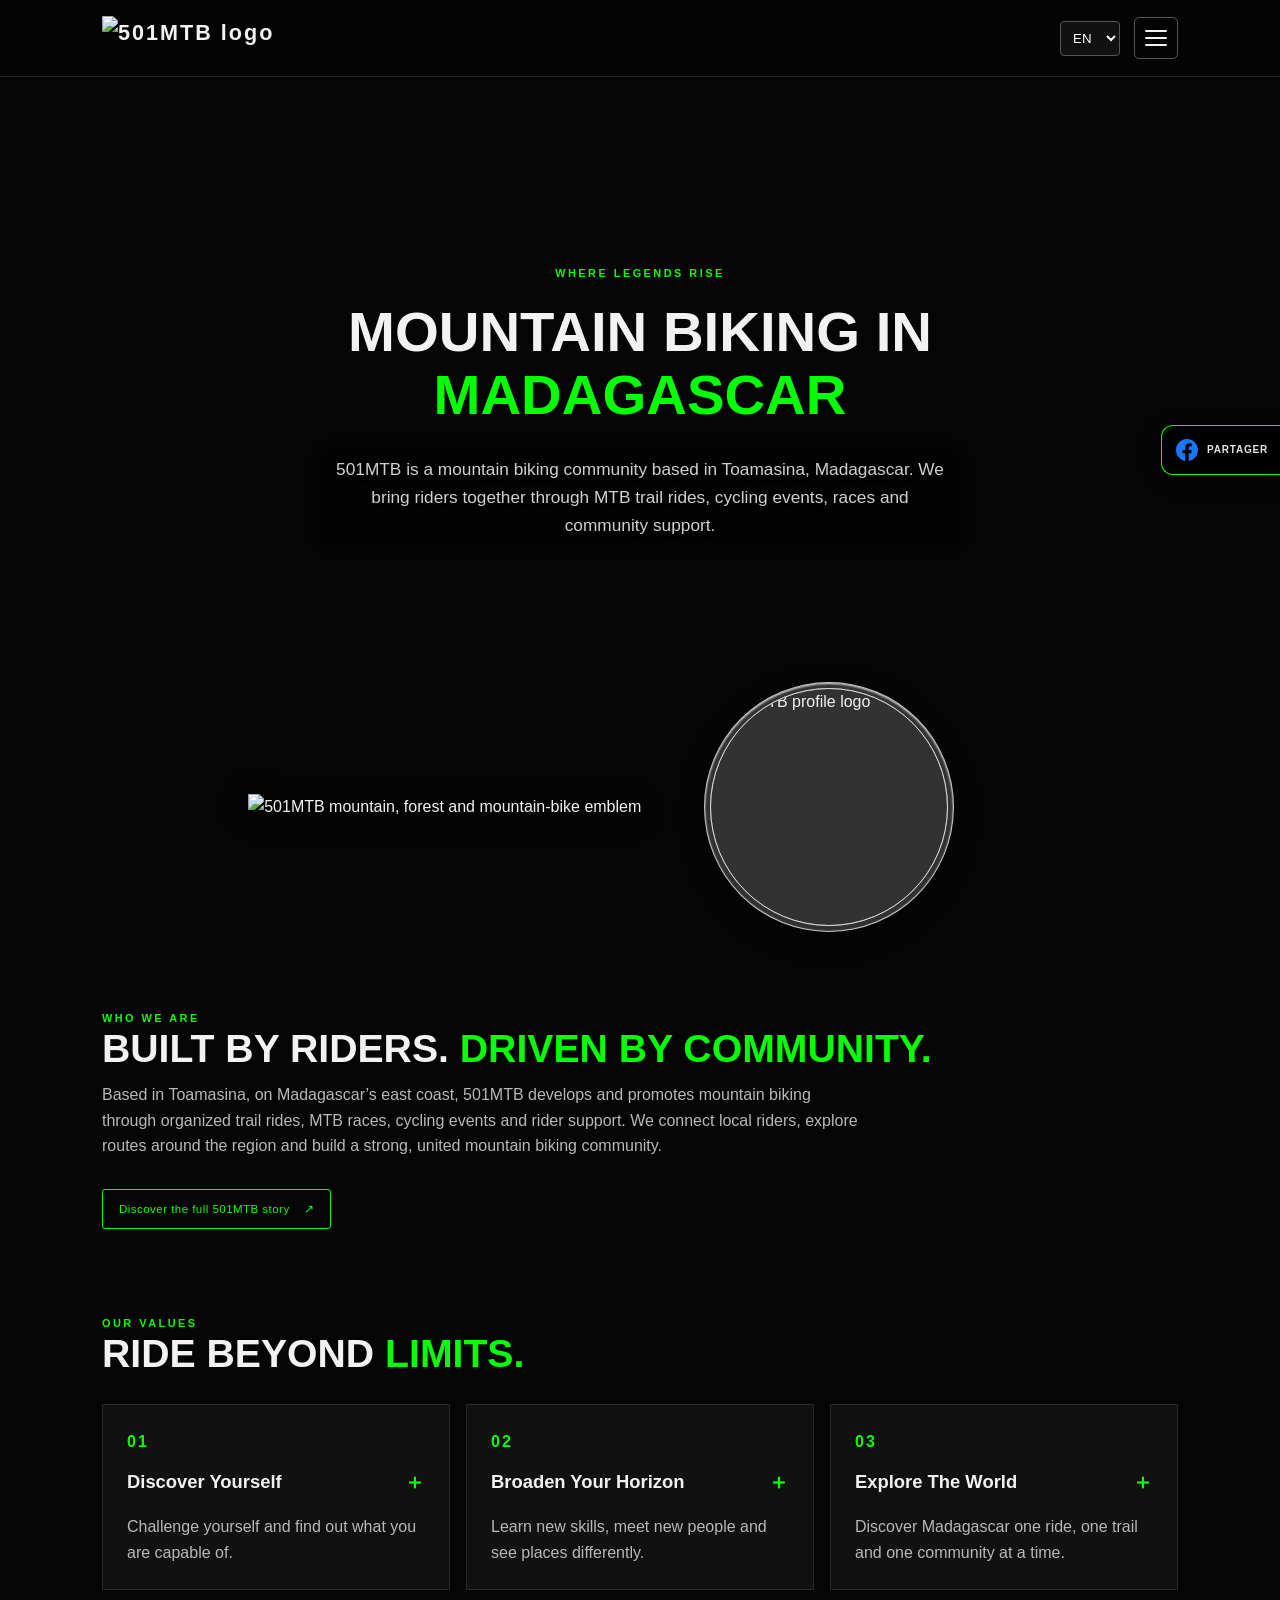
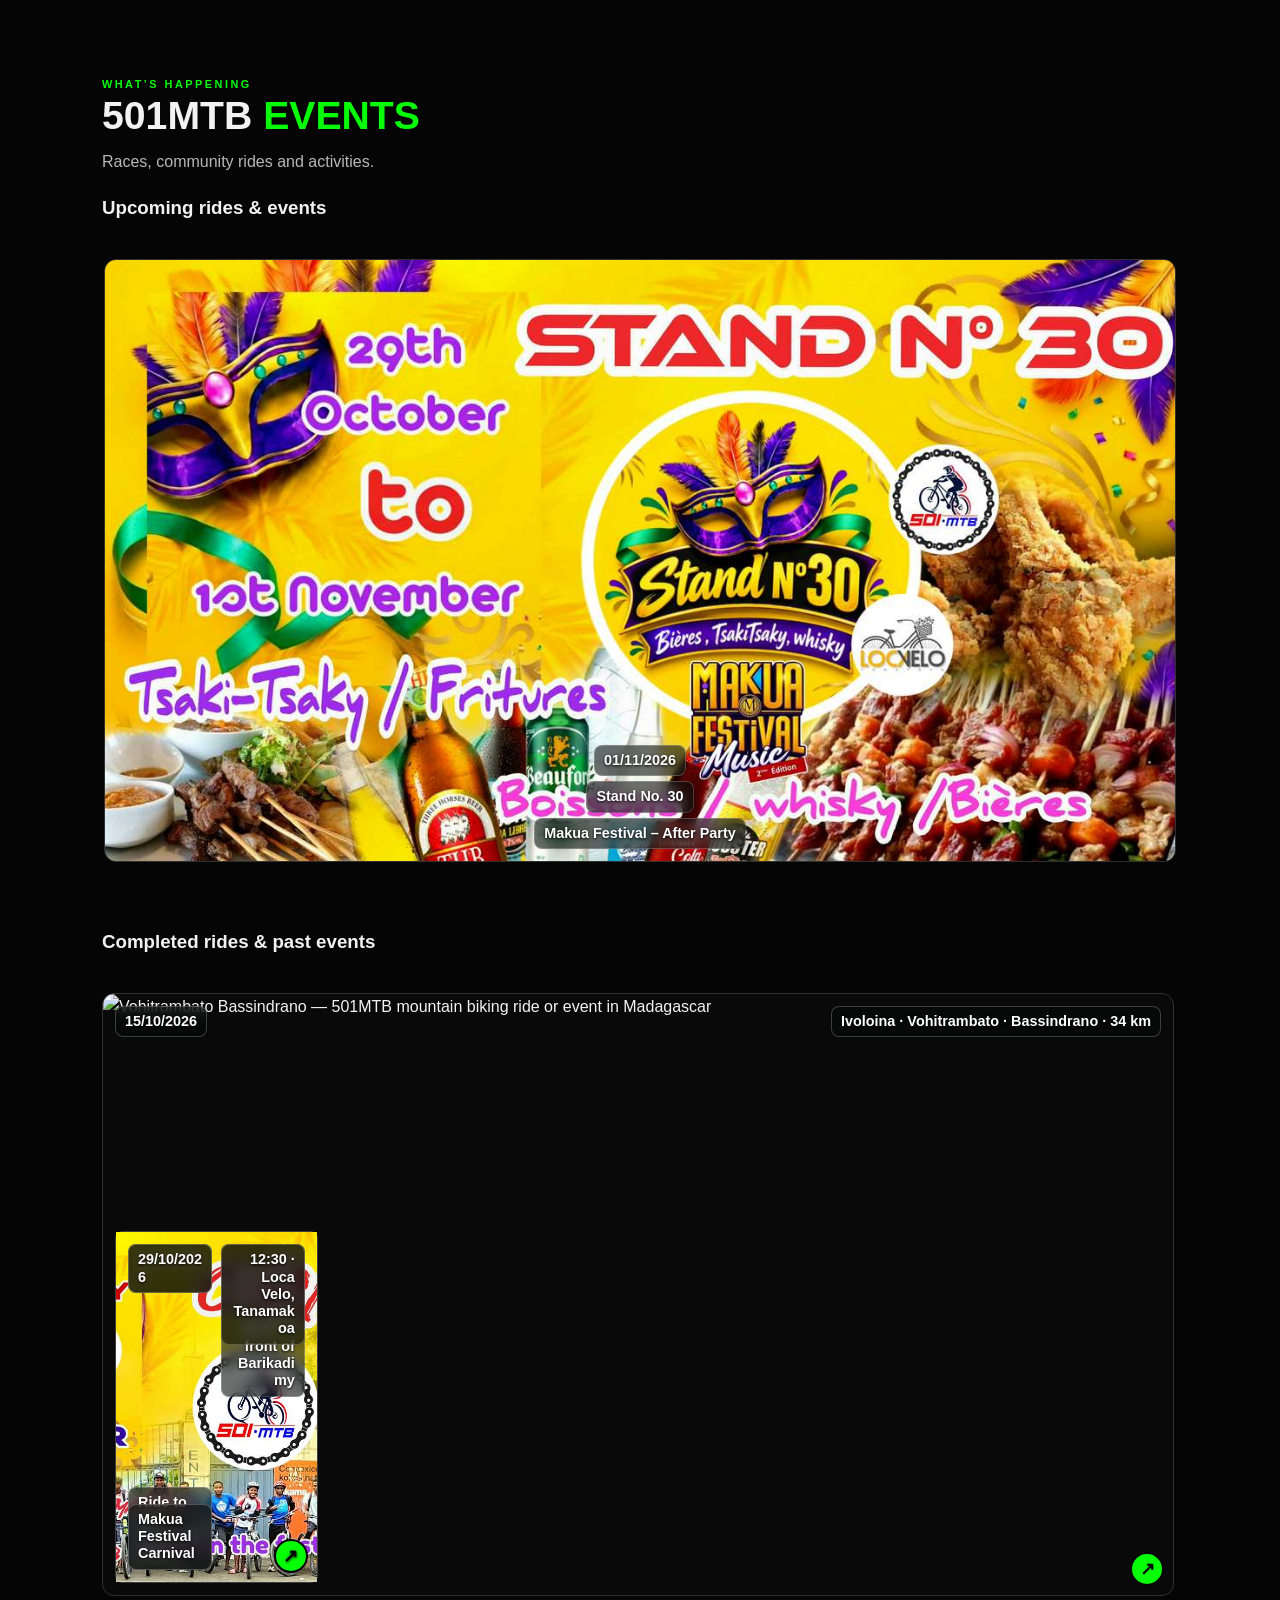
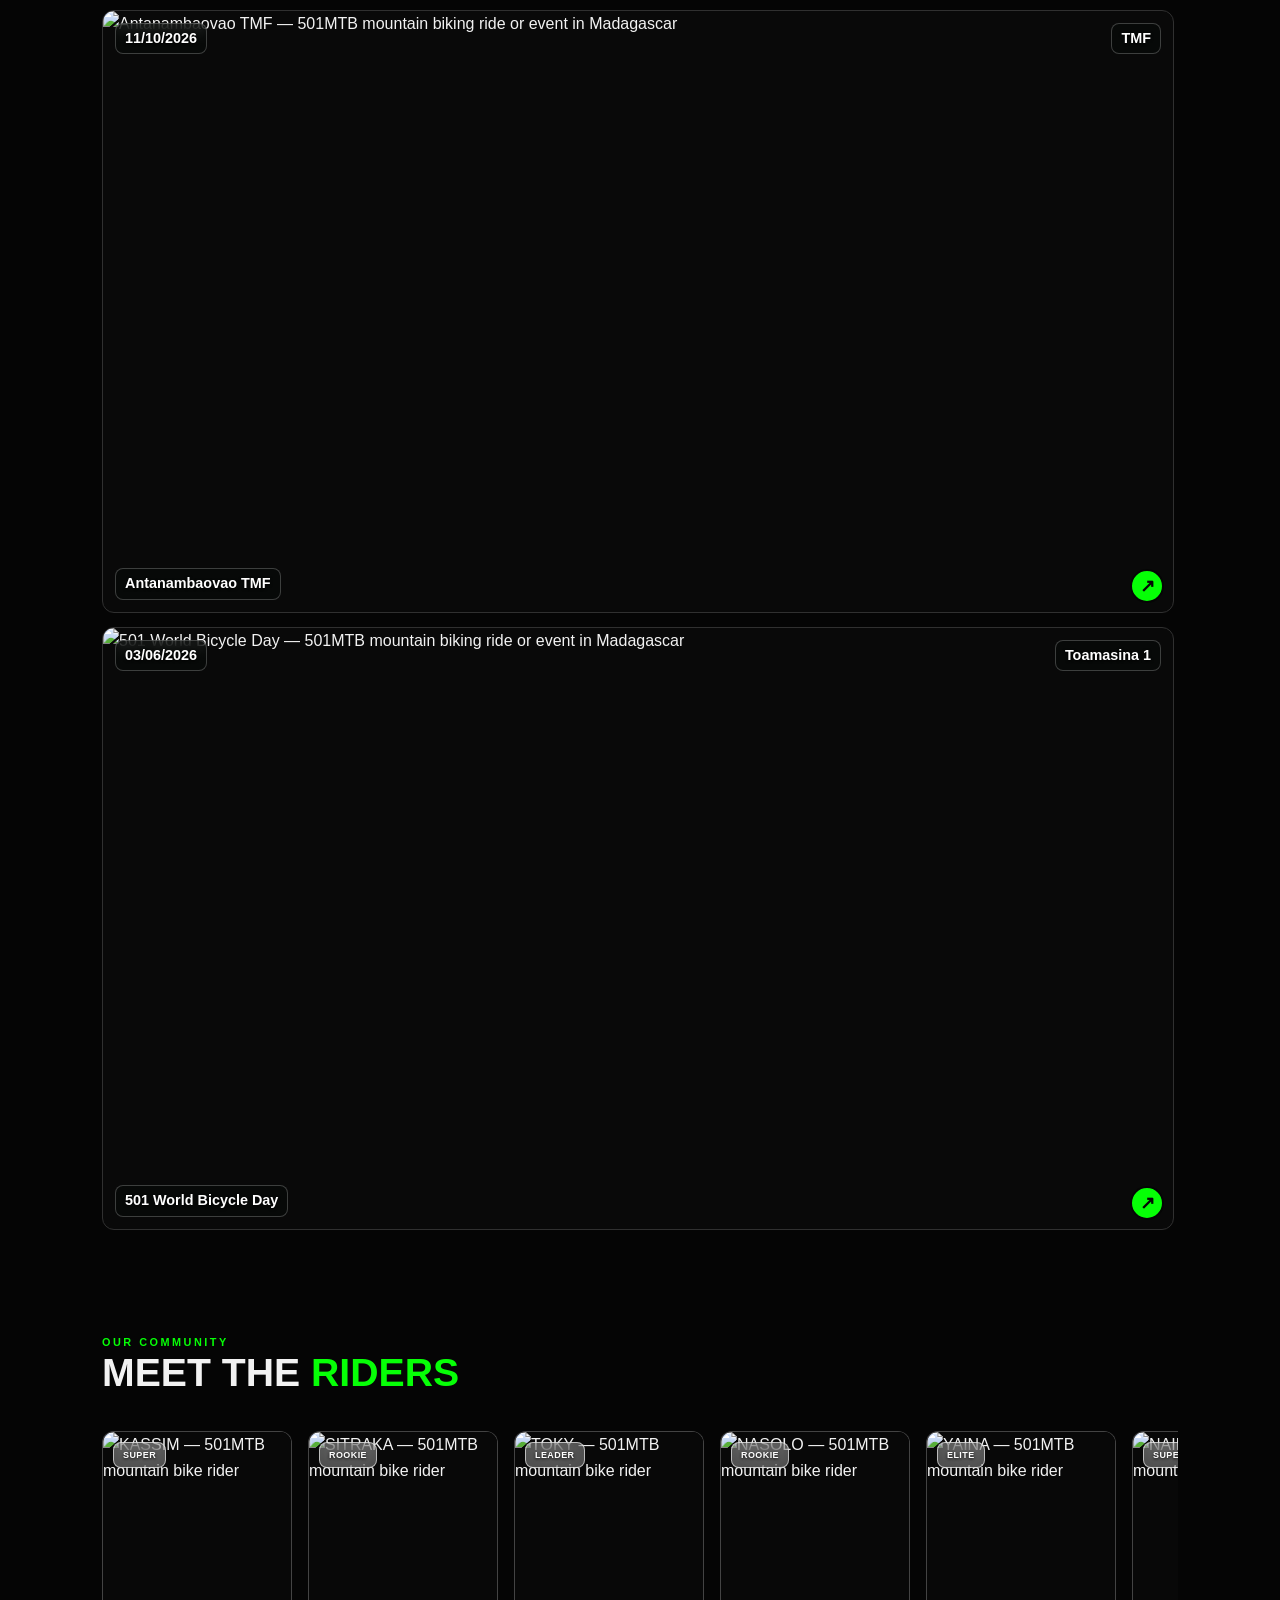
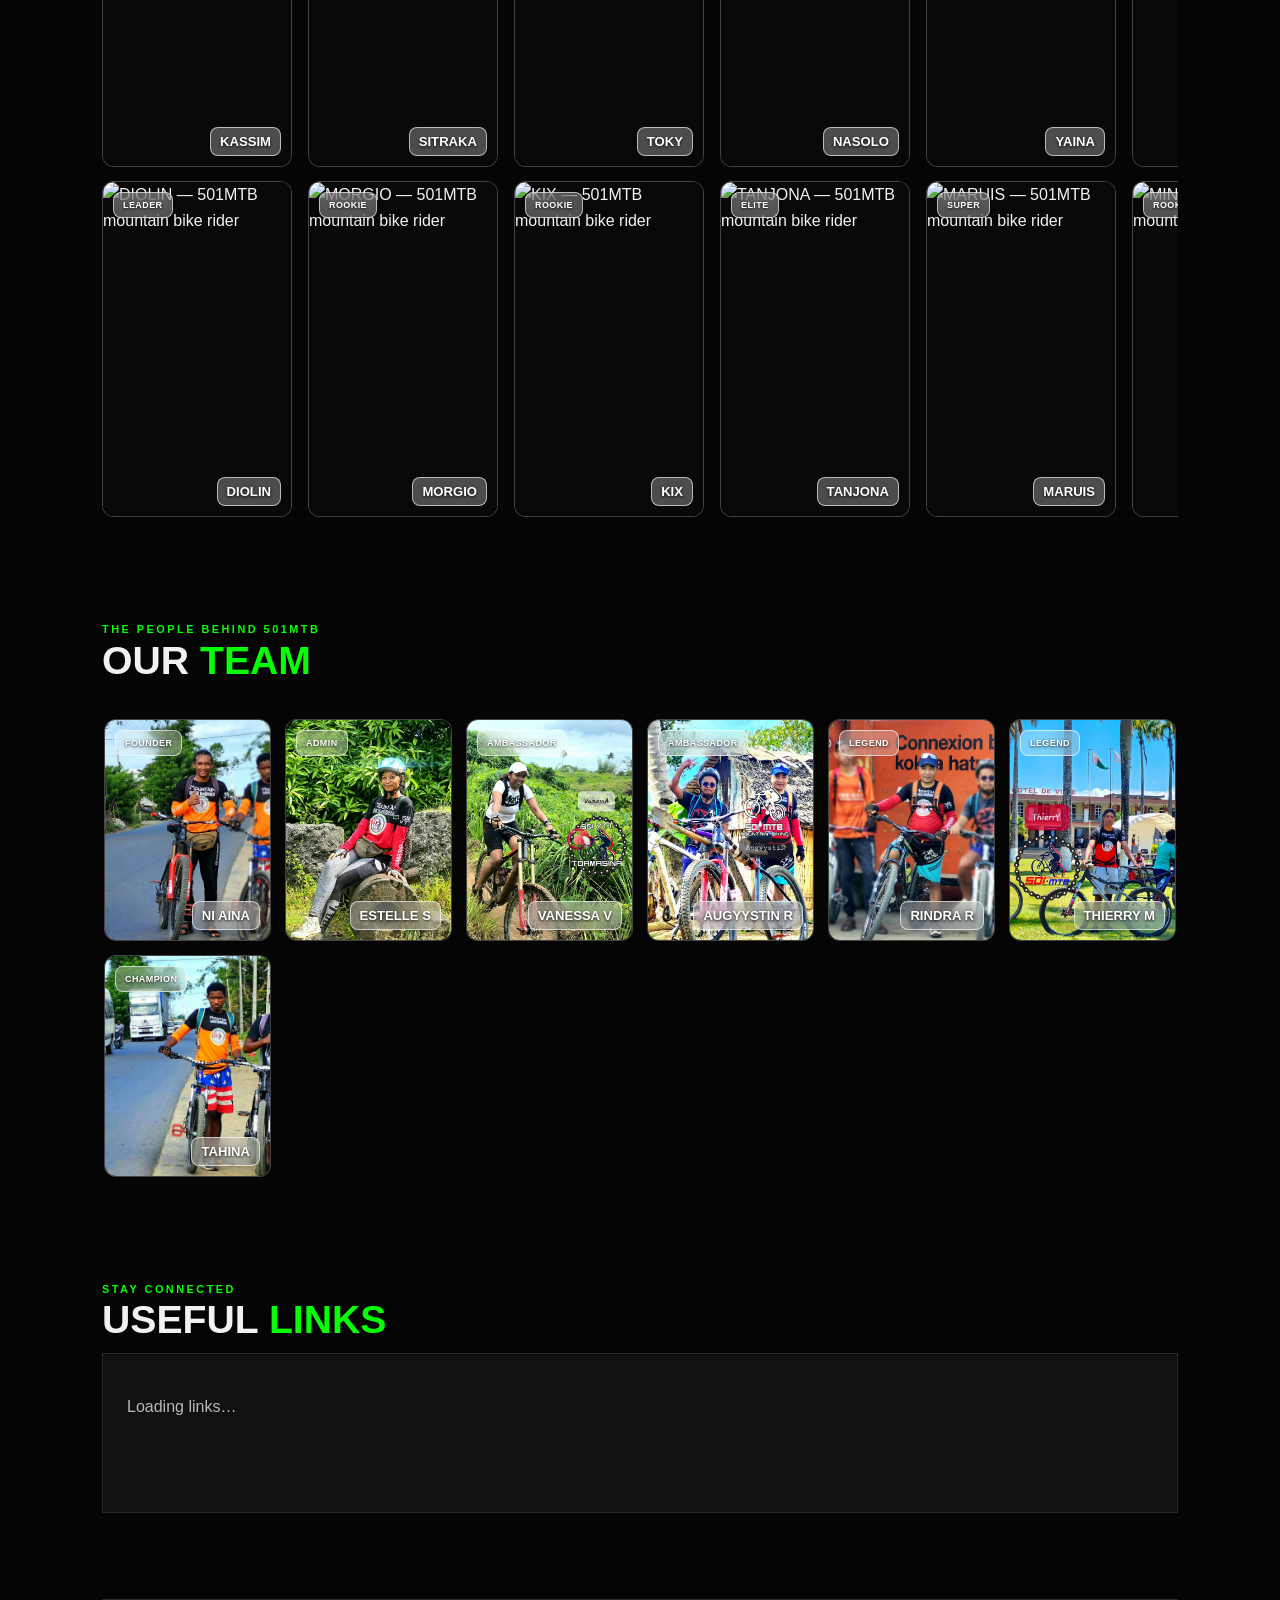
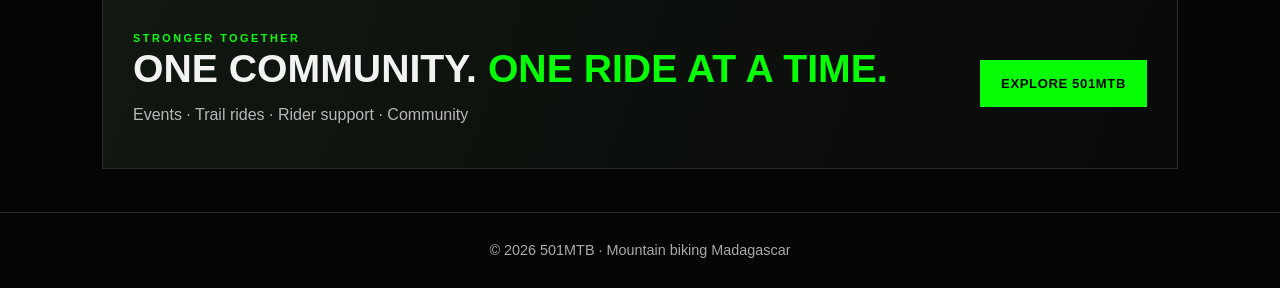
==== index.html @ 5b00f515 "Standardize image filenames across V2" ====
<!doctype html>
<html lang="en">
<head>
<meta charset="utf-8">
<meta name="viewport" content="width=device-width, initial-scale=1">
<link rel="canonical" href="https://501mtb.github.io/">
<link rel="icon" href="https://501mtb.github.io/pdp.jpg" type="image/jpeg">
<meta name="theme-color" content="#050505">
<meta name="description" content="Discover 501MTB, a mountain biking community in Toamasina, Madagascar. Explore mountain bike rides, MTB races, cycling events, trails and rider community projects.">
<meta property="og:type" content="website">
<meta property="og:site_name" content="501MTB">
<meta property="og:title" content="501MTB Madagascar | Mountain Biking in Toamasina">
<meta property="og:description" content="Discover mountain biking in Madagascar with 501MTB. Join MTB rides, races, cycling events and a growing rider community in Toamasina.">
<meta property="og:url" content="https://501mtb.github.io/">
<meta property="og:image" content="https://501mtb.github.io/pdp.jpg">
<meta property="og:image:alt" content="501MTB profile image">
<meta name="twitter:card" content="summary_large_image">
<meta name="twitter:title" content="501MTB Madagascar | Mountain Biking in Toamasina">
<meta name="twitter:description" content="Join 501MTB in Toamasina, Madagascar for mountain bike rides, races, trails and community events.">
<meta name="twitter:image" content="https://501mtb.github.io/pdp.jpg">
<title>501MTB Madagascar | Mountain Biking in Toamasina</title>
<script type="application/ld+json">
{
  "@context": "https://schema.org",
  "@type": "Organization",
  "@id": "https://501mtb.github.io/#organization",
  "name": "501MTB",
  "alternateName": "501MTB Madagascar",
  "url": "https://501mtb.github.io/",
  "logo": "https://501mtb.github.io/pdp.jpg",
  "description": "501MTB is a mountain biking community based in Toamasina, Madagascar, promoting MTB rides, races, cycling events and rider community activities.",
  "address": {
    "@type": "PostalAddress",
    "addressLocality": "Toamasina",
    "addressCountry": "MG"
  },
  "areaServed": {
    "@type": "Country",
    "name": "Madagascar"
  }
}
</script>
<style>
:root{color-scheme:dark;--black:#050505;--panel:#111;--white:#f2f2f2;--muted:#b8b8b8;--green:#06ff06}
@font-face{font-family:"Ethnocentric";src:url("./assets/fonts/Ethnocentric.otf") format("opentype");font-weight:400;font-style:normal;font-display:swap}
.eyebrow{font-family:"Ethnocentric",Arial,Helvetica,sans-serif}
*{box-sizing:border-box}html{scroll-behavior:smooth}body{margin:0;background:var(--black);color:var(--white);font-family:Arial,Helvetica,sans-serif;line-height:1.6}a{color:inherit}header{position:sticky;top:0;z-index:5;background:#050505ed;border-bottom:1px solid #292929}.nav{max-width:1120px;margin:auto;padding:16px 22px;display:flex;align-items:center;justify-content:space-between;gap:20px}.brand{font-weight:900;font-size:1.35rem;letter-spacing:2px;text-decoration:none}.brand span{color:var(--green)}nav{display:flex;align-items:center;gap:22px;flex-wrap:wrap}nav a{text-decoration:none;font-size:.9rem}nav a:hover,.accent{color:var(--green)}select{background:#111;color:white;border:1px solid #555;padding:8px;border-radius:4px}.hero{min-height:72vh;display:grid;place-items:center;text-align:center;padding:80px 22px;background:radial-gradient(ellipse at 50% 75%,#103010 0, #080d08 30%,#050505 68%)}.hero-inner{max-width:850px}.eyebrow{color:var(--green);letter-spacing:4px;font-weight:700;font-size:.82rem;text-transform:uppercase}.hero h1{font-size:clamp(2.8rem,8vw,6.5rem);line-height:.98;letter-spacing:2px;margin:18px 0;text-transform:uppercase}.hero h1 span{color:var(--green)}.hero p{max-width:640px;margin:22px auto;color:#d0d0d0;font-size:1.08rem}.actions{display:flex;justify-content:center;gap:12px;flex-wrap:wrap;margin-top:28px}.button{display:inline-block;padding:12px 20px;border:1px solid var(--green);text-decoration:none;font-weight:700;text-transform:uppercase;letter-spacing:1px}.button.primary{background:var(--green);color:#050505}.button:hover{transform:translateY(-2px)}section{max-width:1120px;margin:auto;padding:43px 22px}section h2{text-transform:uppercase;font-size:clamp(1.8rem,4vw,3rem);line-height:1.1;margin:0 0 11px}section h2 span{color:var(--green)}.intro{max-width:760px;color:var(--muted);margin-top:10px;margin-bottom:10px}.cards{display:grid;grid-template-columns:repeat(3,minmax(0,1fr));gap:16px;margin-top:28px}.card{background:var(--panel);border:1px solid #282828;padding:24px;min-height:160px}.card .number{color:var(--green);font-weight:900;letter-spacing:2px}.card h3{text-transform:uppercase;margin:10px 0}.card p{color:var(--muted);margin-bottom:0}.callout{border:1px solid #2c2c2c;padding:30px;display:flex;align-items:center;justify-content:space-between;gap:22px;background:linear-gradient(110deg,#101810,#090909)}footer{border-top:1px solid #292929;padding:26px 22px;text-align:center;color:#aaa;font-size:.9rem}
/* Completed rides: photo cards with translucent captions */
.ride-gallery{display:grid!important;width:100%;grid-template-columns:unset!important;grid-template-rows:repeat(3,auto)!important;grid-auto-flow:column!important;grid-auto-columns:100%!important;gap:14px;overflow-x:auto!important;overflow-y:hidden;padding:8px 2px 18px;scroll-snap-type:x mandatory;-webkit-overflow-scrolling:touch;scrollbar-width:thin;align-items:stretch}
.ride-gallery>.past-ride-card{position:relative;min-width:0;min-height:0;padding:0;overflow:hidden;aspect-ratio:16/9;scroll-snap-align:start;border:1px solid #303030;border-radius:12px;background:#090909}
.ride-gallery .event-photo{position:absolute;inset:0;margin:0;height:100%;width:100%}
.ride-gallery .event-photo img{display:block;width:100%;height:100%!important;max-height:none!important;object-fit:cover!important;margin:0!important}
.ride-gallery .event-photo .story-link{right:9px;bottom:9px;z-index:3}
.ride-gallery .ride-glass{position:absolute;inset:0;z-index:2;pointer-events:none;color:#fff}
.ride-gallery .ride-glass-side{position:absolute;width:max-content;max-width:48%;min-width:0;padding:6px 9px;background:rgba(8,12,10,.58);border:1px solid rgba(255,255,255,.22);border-radius:8px;backdrop-filter:blur(7px);-webkit-backdrop-filter:blur(7px);font-size:.72rem;line-height:1.2;text-shadow:0 1px 3px #000;overflow-wrap:anywhere}
.ride-gallery .ride-glass-date{top:12px;left:12px;max-width:42%;text-align:left}
.ride-gallery .ride-glass-location{top:12px;right:12px;max-width:42%;text-align:right}
.ride-gallery .ride-glass-description{left:12px;bottom:12px;max-width:42%;text-align:left}
.ride-gallery .ride-glass-title{left:12px;bottom:12px;right:auto;width:max-content;max-width:42%;text-align:left}
.ride-gallery .ride-glass-description span{display:-webkit-box;-webkit-box-orient:vertical;-webkit-line-clamp:2;overflow:hidden}
.ride-gallery .ride-glass strong{display:block;font-size:.9rem;line-height:1.2;overflow-wrap:anywhere}
.ride-gallery .ride-glass span{display:block;margin-top:3px;color:#f0f0f0}
@media(max-width:600px){.ride-gallery{grid-template-columns:unset!important;grid-template-rows:repeat(3,auto)!important;grid-auto-flow:column!important;grid-auto-columns:100%!important}.ride-gallery>.past-ride-card{aspect-ratio:16/9}.ride-gallery .ride-glass-side{padding:5px 7px;font-size:.66rem}.ride-gallery .ride-glass strong{font-size:.74rem}.ride-gallery .ride-glass-date{top:10px;left:10px;max-width:42%}.ride-gallery .ride-glass-location{top:10px;right:10px;max-width:42%}.ride-gallery .ride-glass-description{left:10px;bottom:10px;max-width:42%}.ride-gallery .ride-glass-title{left:10px;bottom:10px;right:auto;max-width:42%;text-align:left}}
@media(min-width:900px){.ride-gallery{grid-template-columns:unset!important;grid-template-rows:repeat(3,auto)!important;grid-auto-flow:column!important;grid-auto-columns:100%!important}}
@media(min-width:601px) and (max-width:900px){.ride-gallery{grid-template-columns:unset!important;grid-template-rows:repeat(2,auto)!important;grid-auto-flow:column!important;grid-auto-columns:calc((100% - 14px)/2)!important;overflow-x:auto!important;overflow-y:hidden!important}.ride-gallery>.past-ride-card{width:100%;min-width:0;aspect-ratio:4/3}}
/* Force upcoming rides to use the same photo-card layout as completed rides */
#upcoming-events-list{display:grid!important;grid-template-columns:unset!important;grid-template-rows:repeat(3,auto)!important;grid-auto-flow:column!important;grid-auto-columns:100%!important;gap:14px;overflow-x:auto!important;overflow-y:hidden!important;padding:8px 2px 18px;scroll-snap-type:x mandatory;-webkit-overflow-scrolling:touch;align-items:stretch}
#upcoming-events-list>.past-ride-card{position:relative!important;display:block!important;width:100%!important;min-width:0!important;min-height:0!important;height:auto!important;padding:0!important;overflow:hidden!important;aspect-ratio:16/9!important;scroll-snap-align:start;border:1px solid #303030;border-radius:12px;background:#090909}
#upcoming-events-list>.past-ride-card>.event-photo{position:absolute!important;inset:0!important;margin:0!important;height:100%!important;width:100%!important}
#upcoming-events-list>.past-ride-card>.event-photo img{display:block!important;width:100%!important;height:100%!important;max-height:none!important;object-fit:cover!important;margin:0!important}
#upcoming-events-list>.past-ride-card>.ride-glass{position:absolute!important;inset:0!important;z-index:2!important;pointer-events:none!important;color:#fff}
#upcoming-events-list .ride-glass-side{position:absolute!important;width:max-content!important;max-width:42%!important;min-width:0!important;padding:6px 9px!important;background:rgba(8,12,10,.58)!important;border:1px solid rgba(255,255,255,.22)!important;border-radius:8px!important;backdrop-filter:blur(7px);-webkit-backdrop-filter:blur(7px);font-size:.72rem;line-height:1.2;text-shadow:0 1px 3px #000;overflow-wrap:anywhere}
#upcoming-events-list .ride-glass-date{top:12px!important;left:12px!important;text-align:left!important}
#upcoming-events-list .ride-glass-location{top:12px!important;right:12px!important;text-align:right!important}
#upcoming-events-list .ride-glass-title{left:12px!important;bottom:12px!important;right:auto!important;text-align:left!important}
#upcoming-events-list .ride-glass strong{display:block!important;font-size:.9rem!important;line-height:1.2!important;overflow-wrap:anywhere}
@media(max-width:600px){#upcoming-events-list{grid-template-columns:unset!important;grid-template-rows:repeat(3,auto)!important;grid-auto-flow:column!important;grid-auto-columns:100%!important}#upcoming-events-list>.past-ride-card{aspect-ratio:16/9!important}#upcoming-events-list .ride-glass-side{padding:5px 7px!important;font-size:.66rem}#upcoming-events-list .ride-glass strong{font-size:.74rem!important}#upcoming-events-list .ride-glass-date{top:10px!important;left:10px!important}#upcoming-events-list .ride-glass-location{top:10px!important;right:10px!important}#upcoming-events-list .ride-glass-title{left:10px!important;bottom:10px!important}}
@media(min-width:601px) and (max-width:900px){#upcoming-events-list{grid-template-columns:unset!important;grid-template-rows:repeat(2,auto)!important;grid-auto-flow:column!important;grid-auto-columns:calc((100% - 14px)/2)!important;overflow-x:auto!important;overflow-y:hidden!important}#upcoming-events-list>.past-ride-card{width:100%!important;min-width:0!important;aspect-ratio:4/3!important}}
/* Center all ride captions together along the bottom, leaving the link clear */
.ride-gallery .ride-glass{display:flex!important;flex-direction:column!important;align-items:center!important;justify-content:flex-end!important;gap:5px!important;padding:12px!important}
.ride-gallery .ride-glass-side{position:static!important;inset:auto!important;transform:none!important;width:max-content!important;max-width:100%!important;text-align:center!important;margin:0!important}
.ride-gallery .ride-glass-date,.ride-gallery .ride-glass-location,.ride-gallery .ride-glass-title,.ride-gallery .ride-glass-description{position:static!important;left:auto!important;right:auto!important;top:auto!important;bottom:auto!important;text-align:center!important;max-width:100%!important}
#upcoming-events-list .ride-glass{display:flex!important;flex-direction:column!important;align-items:center!important;justify-content:flex-end!important;gap:5px!important;padding:12px!important}
#upcoming-events-list .ride-glass-side{position:static!important;inset:auto!important;transform:none!important;width:max-content!important;max-width:100%!important;text-align:center!important;margin:0!important}
#upcoming-events-list .ride-glass-date,#upcoming-events-list .ride-glass-location,#upcoming-events-list .ride-glass-title{position:static!important;left:auto!important;right:auto!important;top:auto!important;bottom:auto!important;text-align:center!important;max-width:100%!important}
@media(max-width:600px){.ride-gallery .ride-glass,#upcoming-events-list .ride-glass{gap:4px!important;padding:10px!important}.ride-gallery .ride-glass-side,#upcoming-events-list .ride-glass-side{padding:4px 7px!important}.ride-gallery .ride-glass strong,#upcoming-events-list .ride-glass strong{font-size:.74rem!important}}
/* Completed rides keep the three-corner caption layout; reserve bottom-right for the story link */
#past-events-list .ride-glass{display:block!important;padding:0!important}
#past-events-list .ride-glass-side{position:absolute!important;inset:auto!important;transform:none!important;width:max-content!important;max-width:42%!important;min-width:0!important;margin:0!important;padding:6px 9px!important;text-align:left!important}
#past-events-list .ride-glass-date{top:12px!important;left:12px!important;right:auto!important;bottom:auto!important;text-align:left!important}
#past-events-list .ride-glass-location{top:12px!important;right:12px!important;left:auto!important;bottom:auto!important;text-align:right!important}
#past-events-list .ride-glass-title{left:12px!important;bottom:12px!important;right:auto!important;top:auto!important;text-align:left!important}
@media(max-width:600px){#past-events-list .ride-glass-side{padding:5px 7px!important;font-size:.66rem!important}#past-events-list .ride-glass-date{top:10px!important;left:10px!important}#past-events-list .ride-glass-location{top:10px!important;right:10px!important}#past-events-list .ride-glass-title{left:10px!important;bottom:10px!important}#past-events-list .ride-glass strong{font-size:.74rem!important}}
/* Compact icon links for event and useful-link cards */
.event-photo{position:relative;overflow:hidden;margin-bottom:12px}.event-photo img{margin-bottom:0!important}.event-photo .story-link{position:absolute;right:9px;bottom:20px;width:34px;height:34px;border-radius:50%;display:grid;place-items:center;background:#06ff06;color:#050505;text-decoration:none;border:2px solid #050505;font-size:18px;font-weight:900;line-height:1}
.compact-link-wrap{margin:10px 0 0!important}.compact-link{display:inline-grid;place-items:center;width:34px;height:34px;border-radius:50%;background:#06ff06;color:#050505;text-decoration:none;font-size:18px;font-weight:900;line-height:1;border:2px solid #050505}.compact-link:focus-visible,.event-photo .story-link:focus-visible{outline:2px solid white;outline-offset:2px}
/* Riders and Team: two fixed rows with horizontal scrolling */
#riders-list,#leaders-list{display:grid!important;grid-auto-flow:column!important;grid-template-rows:repeat(2,max-content)!important;grid-template-columns:none!important;grid-auto-columns:142px!important;align-items:start!important;gap:14px!important;overflow-x:auto!important;overflow-y:hidden!important;overscroll-behavior-x:contain;scroll-snap-type:x mandatory!important;-webkit-overflow-scrolling:touch;padding:8px 2px 18px!important}
#riders-list>.card,#leaders-list>.card{width:142px!important;min-width:142px!important;max-width:142px!important;scroll-snap-align:start!important}
@media(min-width:721px){#riders-list,#leaders-list{grid-auto-columns:170px!important}#riders-list>.card,#leaders-list>.card{width:170px!important;min-width:170px!important;max-width:170px!important}}
@media(max-width:600px){#riders-list,#leaders-list{grid-template-rows:repeat(2,max-content)!important;grid-auto-columns:142px!important;gap:12px!important}#riders-list>.card,#leaders-list>.card{width:142px!important;min-width:142px!important;max-width:142px!important}}
/* Rider and leader photo cards: container follows each image's natural aspect ratio */
#riders-list>.card,#leaders-list>.card{height:auto!important;aspect-ratio:auto!important;align-self:flex-start;padding:0!important;background:#080808!important;border:1px solid rgba(255,255,255,.24)!important}
#riders-list .story-photo,#leaders-list .story-photo{position:relative!important;inset:auto!important;margin:0!important;width:100%!important;height:auto!important;overflow:hidden;background:#080808!important}
#riders-list .story-photo img,#leaders-list .story-photo img{display:block!important;width:100%!important;height:auto!important;max-height:none!important;object-fit:contain!important;margin:0!important;background:#080808!important}
#riders-list .story-link,#leaders-list .story-link{right:auto!important;left:9px!important;bottom:9px!important;z-index:4!important}
#riders-list .profile-badge,#leaders-list .profile-badge{position:absolute;z-index:3;top:12px;left:12px;max-width:calc(100% - 24px);padding:5px 9px;border:1px solid rgba(255,255,255,.62);border-radius:8px;background:rgba(255,255,255,.28);color:#fff;backdrop-filter:blur(10px);-webkit-backdrop-filter:blur(10px);font-size:.68rem;font-weight:800;letter-spacing:.7px;text-transform:uppercase;text-shadow:0 1px 3px rgba(0,0,0,.85);overflow-wrap:anywhere}
#riders-list .profile-name,#leaders-list .profile-name{position:absolute;z-index:3;right:12px;bottom:12px;max-width:calc(100% - 24px);margin:0!important;padding:6px 9px;border:1px solid rgba(255,255,255,.62);border-radius:8px;background:rgba(255,255,255,.28);color:#fff;backdrop-filter:blur(10px);-webkit-backdrop-filter:blur(10px);font-size:.9rem!important;line-height:1.15!important;text-align:right;text-shadow:0 1px 3px rgba(0,0,0,.9);overflow-wrap:anywhere}
#riders-list .profile-extra,#leaders-list .profile-extra{display:none!important}
@media(max-width:600px){#riders-list .profile-badge,#leaders-list .profile-badge{top:10px;left:10px}#riders-list .profile-name,#leaders-list .profile-name{right:10px;bottom:10px;font-size:.82rem!important}}
/* Compact horizontal story rails for riders and leaders */
#riders-list,#leaders-list{display:flex;flex-wrap:nowrap;gap:14px;overflow-x:auto;overflow-y:hidden;padding:8px 2px 18px;scroll-snap-type:x mandatory;-webkit-overflow-scrolling:touch;scrollbar-width:thin}
#riders-list>.card,#leaders-list>.card{flex:0 0 142px;width:142px;min-width:142px;min-height:0;padding:10px;scroll-snap-align:start;position:relative;overflow:hidden;border-radius:12px}
#riders-list .story-photo,#leaders-list .story-photo{position:relative;margin:-10px -10px 10px;overflow:hidden;background:#101010}
#riders-list .story-photo img,#leaders-list .story-photo img{display:block;width:100%;height:170px!important;max-height:170px!important;object-fit:contain!important;margin:0!important;background:#080808}
#riders-list .story-link,#leaders-list .story-link{position:absolute;right:7px;bottom:7px;width:34px;height:34px;border-radius:50%;display:grid;place-items:center;background:#06ff06;color:#050505;text-decoration:none;border:2px solid #050505;font-size:18px;font-weight:900;line-height:1}
#riders-list h3,#leaders-list h3{font-size:.94rem;line-height:1.2;overflow-wrap:anywhere;margin:8px 0}
#riders-list p,#leaders-list p{font-size:.8rem;line-height:1.35;margin:5px 0;color:var(--muted)}
@media(min-width:721px){#riders-list>.card,#leaders-list>.card{flex-basis:170px;width:170px;min-width:170px}#riders-list .story-photo img,#leaders-list .story-photo img{height:200px!important;max-height:200px!important}}@media(min-width:721px){.story-rail .card{flex-basis:170px;min-width:170px}.story-rail .story-photo img{height:200px}}footer a{color:var(--green)}footer .footer-useful{max-width:1120px;margin:0 auto 28px;text-align:left}footer .footer-useful h2{font-size:clamp(1.8rem,4vw,3rem);line-height:1.1;margin:0 0 18px;color:var(--white);text-transform:uppercase}footer .footer-useful h2 span{color:var(--green)}footer .footer-bottom{border-top:1px solid #292929;padding-top:20px;text-align:center}footer .footer-legal{display:flex;justify-content:center;gap:10px 22px;flex-wrap:wrap;margin-top:8px}footer #links-list{margin-top:12px}footer #links-list .useful-links-card{padding:10px 22px}footer #links-list .useful-link-item{padding:18px 0}@media(max-width:720px){.nav{align-items:flex-start;flex-direction:column}nav{gap:14px}.hero{min-height:65vh}.cards{grid-template-columns:1fr}.callout{align-items:flex-start;flex-direction:column}section{padding-top:52px;padding-bottom:52px}}
/* FINAL OVERRIDE: Riders 9:16, Team leaders 3:4; two rows with horizontal scrolling */
#riders-list,#leaders-list{display:grid!important;grid-template-columns:repeat(2,160px)!important;grid-template-rows:none!important;grid-auto-flow:column!important;grid-auto-columns:160px!important;grid-auto-rows:auto!important;align-items:start!important;justify-content:start!important;overflow-x:auto!important;overflow-y:hidden!important;gap:14px 16px!important;max-height:none!important;height:auto!important;flex-wrap:initial!important}
#riders-list>.card,#leaders-list>.card{grid-column:auto!important;grid-row:auto!important;align-self:start!important;flex:none!important;width:160px!important;min-width:160px!important;max-width:160px!important;position:relative!important;overflow:hidden!important}
#riders-list .story-photo{aspect-ratio:9/16!important;width:100%!important;height:auto!important;overflow:hidden!important}
#riders-list .story-photo img{width:100%!important;height:100%!important;aspect-ratio:9/16!important;object-fit:cover!important;max-height:none!important}
#leaders-list .story-photo{aspect-ratio:3/4!important;width:100%!important;height:auto!important;overflow:hidden!important}
#leaders-list .story-photo img{width:100%!important;height:100%!important;aspect-ratio:3/4!important;object-fit:cover!important;max-height:none!important}
@media(min-width:721px){#riders-list,#leaders-list{grid-template-columns:repeat(2,190px)!important;grid-auto-columns:190px!important}#riders-list>.card,#leaders-list>.card{width:190px!important;min-width:190px!important;max-width:190px!important}}

/* Preserve two-row horizontal scrolling and fixed photo ratios */
#riders-list,#leaders-list{display:grid!important;grid-auto-flow:column!important;grid-template-rows:repeat(2,max-content)!important;grid-template-columns:none!important;grid-auto-columns:160px!important;grid-auto-rows:auto!important;align-items:start!important;justify-content:start!important;gap:14px 16px!important;overflow-x:auto!important;overflow-y:hidden!important;max-height:none!important;height:auto!important;scroll-snap-type:x mandatory!important;-webkit-overflow-scrolling:touch!important}
#riders-list>.card,#leaders-list>.card{grid-column:auto!important;grid-row:auto!important;width:160px!important;min-width:160px!important;max-width:160px!important;flex:none!important;align-self:start!important;scroll-snap-align:start!important;position:relative!important;overflow:hidden!important}
#riders-list .story-photo,#leaders-list .story-photo{position:relative!important;display:block!important;width:100%!important;height:auto!important;margin:0!important;overflow:hidden!important;background:#080808!important}
#riders-list .story-photo{aspect-ratio:9/16!important}
#leaders-list .story-photo{aspect-ratio:3/4!important}
#riders-list .story-photo img,#leaders-list .story-photo img{position:absolute!important;inset:0!important;display:block!important;width:100%!important;height:100%!important;max-height:none!important;aspect-ratio:auto!important;object-fit:cover!important;margin:0!important}
#riders-list .story-link,#leaders-list .story-link{position:absolute!important;left:9px!important;bottom:9px!important;z-index:5!important}
@media(min-width:721px){#riders-list,#leaders-list{grid-auto-columns:190px!important}#riders-list>.card,#leaders-list>.card{width:190px!important;min-width:190px!important;max-width:190px!important}}

/* Header order: logo, language selector, hamburger navigation */
.nav{position:relative;gap:14px}
.brand{display:flex;align-items:center;flex:1 1 auto;min-width:0}
.brand img{display:block;width:auto;height:44px;max-width:min(44vw,190px);object-fit:contain;object-position:left center}
#language{flex:0 0 auto;order:2}
.menu-toggle{order:3;display:flex;flex-direction:column;justify-content:center;align-items:center;gap:5px;width:44px;height:42px;padding:8px;background:transparent;border:1px solid #555;border-radius:5px;cursor:pointer}
.menu-toggle span{display:block;width:22px;height:2px;background:var(--white);border-radius:2px;transition:transform .2s,opacity .2s}
.menu-toggle[aria-expanded="true"] span:first-child{transform:translateY(7px) rotate(45deg)}
.menu-toggle[aria-expanded="true"] span:nth-child(2){opacity:0}
.menu-toggle[aria-expanded="true"] span:last-child{transform:translateY(-7px) rotate(-45deg)}
#main-nav{display:none;position:absolute;top:calc(100% + 1px);right:22px;z-index:10;min-width:210px;max-width:calc(100vw - 44px);padding:10px;background:#090909;border:1px solid #303030;border-radius:8px;box-shadow:0 12px 30px #000b;flex-direction:column;align-items:stretch;gap:0;flex-wrap:nowrap}
#main-nav.is-open{display:flex}
#main-nav a{display:block;padding:11px 14px;border-radius:4px;font-size:.95rem}
#main-nav a:hover,#main-nav a:focus-visible{background:#151f15;color:var(--green)}
@media(max-width:420px){.nav{padding:12px 14px;gap:10px}.brand img{height:38px;max-width:44vw}#main-nav{right:14px;max-width:calc(100vw - 28px)}}
/* Tablet header: keep the logo, language and all navigation on one horizontal line */
@media(min-width:721px) and (max-width:1024px){
  .nav{flex-direction:row!important;align-items:center!important;flex-wrap:nowrap!important;gap:12px!important;padding:12px 18px!important}
  .brand{order:1!important;flex:0 1 auto!important;min-width:0!important}
  .brand img{height:38px!important;max-width:clamp(100px,18vw,150px)!important}
  #language{order:2!important;flex:0 0 auto!important;padding:7px 6px!important}
  .menu-toggle{display:none!important}
  #main-nav{display:flex!important;position:static!important;order:3!important;flex:1 1 auto!important;min-width:0!important;max-width:none!important;width:auto!important;padding:0!important;background:transparent!important;border:0!important;border-radius:0!important;box-shadow:none!important;flex-direction:row!important;align-items:center!important;justify-content:flex-end!important;gap:clamp(7px,1.15vw,13px)!important;flex-wrap:nowrap!important}
  #main-nav a{white-space:nowrap!important;padding:6px 0!important;font-size:clamp(.72rem,1.1vw,.86rem)!important}
}


/* Phone/normal mode: keep logo, language selector and hamburger on one horizontal row */
@media(max-width:720px){
  .nav{align-items:center!important;flex-direction:row!important;flex-wrap:nowrap!important;gap:10px!important;padding:12px 14px!important}
  .brand{order:1!important;flex:1 1 auto!important;min-width:0!important}
  .brand img{display:block!important;height:38px!important;width:auto!important;max-width:min(48vw,190px)!important;object-fit:contain!important;object-position:left center!important}
  #language{order:2!important;flex:0 0 auto!important;padding:7px 6px!important}
  .menu-toggle{order:3!important;flex:0 0 42px!important;width:42px!important;height:42px!important}
  #main-nav{top:calc(100% + 1px)!important;right:14px!important;left:auto!important}
}

/* Event-photo hero slider */
#home.hero{position:relative;isolation:isolate;overflow:hidden;background:#050505;min-height:clamp(430px,56vw,680px);aspect-ratio:auto;width:100%;height:auto;display:flex;align-items:center}
#home .hero-slides{position:absolute;inset:0;z-index:0;overflow:hidden;background:#050505!important;background-image:none!important}
#home .hero-slide{position:absolute;inset:0;background-position:center;background-size:cover;background-repeat:no-repeat;opacity:0;transform:translateX(5%) scale(1.025);transition:opacity .7s ease,transform 1s ease}
#home .hero-slide.is-active{opacity:1;transform:translateX(0) scale(1)}
#home .hero-slide.slide-from-left{transform:translateX(-5%) scale(1.025)}
#home .hero-slide.slide-from-right{transform:translateX(5%) scale(1.025)}
#home .hero-inner{position:relative;z-index:1;width:fit-content;max-width:min(850px,100%);margin:0 auto;padding:0;background:transparent;border:0;border-radius:0;backdrop-filter:none;-webkit-backdrop-filter:none;box-shadow:none;text-shadow:none}#home .hero-inner p{display:table;max-width:640px;margin:22px auto;padding:8px 12px;background:rgba(0,0,0,.34);border-radius:5px;text-shadow:0 2px 5px rgba(0,0,0,.95);box-shadow:0 0 12px rgba(0,0,0,.12)}
@media(max-width:720px){
#home.hero{min-height:320px;aspect-ratio:auto;padding:28px 14px}
#home .hero-slide{background-size:auto 100%;background-position:left center;transform:none!important;transition:opacity .7s ease}
#home .hero-slide.is-active{opacity:1}
#home .hero-slide.pan-left{animation:heroPanLeft 6s linear forwards}
#home .hero-slide.pan-right{animation:heroPanRight 6s linear forwards}
#home .hero-inner{width:100%;padding:0;background:transparent;border:0;border-radius:0;backdrop-filter:none;-webkit-backdrop-filter:none;box-shadow:none}#home .hero-inner p{display:block;margin:18px auto;padding:8px 10px;background:rgba(0,0,0,.34);border-radius:5px}
@keyframes heroPanLeft{from{background-position:left center}to{background-position:right center}}
@keyframes heroPanRight{from{background-position:right center}to{background-position:left center}}
}
@media(prefers-reduced-motion:reduce){#home .hero-slide{transition:none!important;animation:none!important}}
@media(prefers-reduced-motion:reduce){#home .hero-slide{transition:none}}


@media(min-width:721px){#home .hero-slide{transform:translateY(5%) scale(1.025)}#home .hero-slide.is-active{transform:translateY(0) scale(1)}#home .hero-slide.slide-from-top{transform:translateY(-5%) scale(1.025)}#home .hero-slide.slide-from-bottom{transform:translateY(5%) scale(1.025)}}

.value-toggle{display:flex;align-items:center;justify-content:space-between;gap:10px;width:100%;padding:0;margin:10px 0;background:transparent;border:0;color:inherit;text-align:left;font:inherit;font-weight:800;font-size:1.15rem;cursor:pointer}
.value-toggle span{color:var(--green);font-size:1.3rem;flex-shrink:0}
.value-long{margin-top:14px!important;padding-top:12px;border-top:1px solid #333;color:var(--muted);font-size:.98rem}
.value-toggle:focus-visible{outline:2px solid var(--green);outline-offset:4px}

#links-list.useful-links-box{display:block;margin-top:28px}
#links-list .useful-links-card{min-height:0;padding:20px 28px;background:#111;border:1px solid #292929}
#links-list .useful-links-grid{display:grid;grid-template-columns:repeat(1,minmax(0,1fr));gap:0 24px}
#links-list .useful-link-item{display:grid;grid-template-columns:minmax(0,1fr) 64px;grid-template-rows:auto auto;align-items:center;gap:7px 14px;padding:24px 0;border-bottom:1px solid #292929;min-width:0;text-decoration:none;color:inherit}
@media(min-width:1100px){#links-list .useful-links-grid{grid-template-columns:repeat(4,minmax(0,1fr));gap:0 22px}#links-list .useful-link-item{grid-template-columns:minmax(0,1fr) 48px;gap:7px 10px;padding:24px 0}#links-list .useful-link-icon{width:44px;height:44px}#links-list .useful-link-icon svg{width:24px;height:24px}#links-list .useful-link-item strong{font-size:1.05rem;overflow-wrap:anywhere}}
#links-list .useful-link-item strong{grid-column:1;grid-row:2;font-size:1.3rem;line-height:1.25;overflow-wrap:anywhere}
#links-list .useful-link-category{grid-column:1;grid-row:1;color:var(--muted);font-size:1rem;text-transform:uppercase;letter-spacing:2px}
#links-list .useful-link-icon{grid-column:2;grid-row:1/3;justify-self:center;display:grid;place-items:center;width:64px;height:64px;border-radius:50%;background:var(--green);color:#050505;border:3px solid #050505;box-shadow:0 0 0 1px #333;text-decoration:none}
#links-list .useful-link-icon svg{width:34px;height:34px;fill:currentColor}
#links-list .useful-link-icon:focus-visible{outline:2px solid white;outline-offset:4px}
@media(min-width:601px) and (max-width:1099px){#links-list .useful-links-grid{grid-template-columns:repeat(2,minmax(0,1fr));gap:0 20px}}@media(max-width:600px){#links-list .useful-links-card{padding:14px 18px}#links-list .useful-links-grid{grid-template-columns:repeat(1,minmax(0,1fr));gap:0 16px}#links-list .useful-link-item{grid-template-columns:minmax(0,1fr) 38px;gap:6px 8px;padding:20px 0}#links-list .useful-link-category{font-size:.75rem;letter-spacing:1px}#links-list .useful-link-item strong{font-size:1rem;overflow-wrap:anywhere}#links-list .useful-link-icon{width:36px;height:36px}#links-list .useful-link-icon svg{width:20px;height:20px}}

#home .hero-inner{width:100%;max-width:850px;margin:0 auto;padding:0}
#home .hero h1{margin:16px 0}
#home .hero p{margin:16px auto}
@media(max-width:720px){#home .hero-inner{padding:0 8px}#home .hero h1{margin:12px 0}#home .hero p{margin:12px auto}}

/* PDP inspired by V1: circular artwork immediately below the hero */
.pdp-section{position:relative;isolation:isolate;display:flex;align-items:center;justify-content:flex-end;min-height:320px;margin-top:-110px;padding:34px clamp(24px,6vw,72px) 34px 20px;max-width:none;overflow:visible;background:transparent!important;background-image:none!important;z-index:2}
.pdp-section::before{content:"";position:absolute;inset:0;z-index:-1;background:none!important}
.pdp-orbit{position:relative;width:clamp(190px,34vw,250px);aspect-ratio:1;border-radius:50%;padding:5px;background:rgba(255,255,255,.18);border:1px solid rgba(255,255,255,.72);box-shadow:0 8px 28px rgba(0,0,0,.18),inset 0 1px 2px rgba(255,255,255,.8);backdrop-filter:blur(10px);-webkit-backdrop-filter:blur(10px);overflow:hidden}
.pdp-orbit::before{content:"";position:absolute;inset:5px;border:1px solid rgba(255,255,255,.62);border-radius:50%;pointer-events:none;z-index:2}
.pdp-orbit::after{content:none!important}
.pdp-orbit img{display:block;width:100%;height:100%;object-fit:cover;object-position:center;border-radius:50%;border:1px solid rgba(255,255,255,.55)}
.pdp-section{justify-content:center;gap:clamp(12px,3vw,36px)}.pdp-emblem{display:block;width:clamp(300px,46vw,450px);height:auto;max-height:390px;object-fit:contain;flex:0 1 420px;margin-left:clamp(8px,2vw,28px);border:0!important;outline:0!important;box-shadow:none!important;filter:drop-shadow(0 5px 7px rgba(0,0,0,.78)) drop-shadow(0 0 10px rgba(0,0,0,.52))!important;background:transparent!important}.pdp-section .pdp-orbit{margin-left:0!important;margin-right:clamp(18px,4vw,52px)!important;flex:0 0 auto;transform:translateY(0)}
@media(max-width:600px){.pdp-section{min-height:250px;margin-top:-120px;padding:22px 10px;gap:4px;align-items:center}.pdp-emblem{width:60%;flex:0 1 60%;max-height:none;margin-left:0;transform:translateY(-12px)}.pdp-section .pdp-orbit{width:37%;margin-right:0!important;transform:translateY(0);padding:3px}}


/* 501MTB fixed Facebook share tab */
#mtb-facebook-share{position:fixed;right:0;top:50%;transform:translateY(-50%);z-index:9999;display:flex;align-items:center;gap:9px;padding:13px 12px 13px 14px;background:#000000e9;color:#E5E5E7;border:1px solid #06ff06;border-right:0;border-radius:12px 0 0 12px;text-decoration:none;font:700 12px/1.2 Arial,sans-serif;letter-spacing:.08em;text-transform:uppercase;box-shadow:0 4px 18px #0006;transition:background .2s,color .2s,transform .2s}
#mtb-facebook-share:hover,#mtb-facebook-share:focus-visible{background:#06ff06;color:#000;outline:2px solid #fff;outline-offset:2px}
#mtb-facebook-share svg{width:22px;height:22px;flex:0 0 22px;fill:#1877F2}
#mtb-facebook-share:hover svg,#mtb-facebook-share:focus-visible svg{fill:#000}
@media(max-width:600px){#mtb-facebook-share{top:auto;bottom:22%;transform:none;padding:12px 10px 12px 12px;gap:0}#mtb-facebook-share .mtb-share-label{display:none}#mtb-facebook-share svg{width:24px;height:24px;flex-basis:24px}}


/* TEAM LEADERS: show up to six cards across on tablet and desktop */
@media (min-width:601px){
  #leaders-list{
    display:grid!important;
    grid-template-columns:repeat(6,minmax(0,1fr))!important;
    grid-template-rows:none!important;
    grid-auto-flow:row!important;
    grid-auto-columns:auto!important;
    gap:14px!important;
    overflow:visible!important;
    overflow-x:visible!important;
    overflow-y:visible!important;
    justify-content:stretch!important;
    align-items:start!important;
  }
  #leaders-list>.card{
    width:auto!important;
    min-width:0!important;
    max-width:none!important;
    min-height:0!important;
    flex:none!important;
  }
}

/* Ethnocentric is reserved for uppercase interface text; body paragraphs keep their existing font. */
.hero h1, section h2, .card h3, footer .footer-useful h2,
#main-nav a, .button, .eyebrow,
#riders-list .profile-badge, #leaders-list .profile-badge,
#links-list .useful-link-category, #mtb-facebook-share {
  font-family:"Ethnocentric",Arial,Helvetica,sans-serif;
}
/* Mobile hero title: keep the full MADAGASCAR heading inside the screen */
@media(max-width:720px){
  #home .hero-inner{width:100%;max-width:100%;min-width:0}
  #home .hero h1{
    width:100%;
    max-width:100%;
    font-size:clamp(1.55rem,7.2vw,2.8rem);
    line-height:1.08;
    letter-spacing:0;
    overflow-wrap:anywhere;
    word-break:normal;
  }
}

/* Malagasy hero headline is longer; use a tighter mobile scale so it stays in-frame */
@media(max-width:720px){
  html[lang="mg"] #home .hero h1{
    font-size:clamp(1.15rem,5.4vw,2rem);
    line-height:1.16;
    letter-spacing:-.35px;
    max-width:100%;
    overflow-wrap:anywhere;
    text-wrap:balance;
  }
}


/* Ethnocentric size adjustment — consistent across EN / FR / MG */
.eyebrow{font-size:.68rem!important;letter-spacing:2.5px!important}
.hero h1{font-size:clamp(1.05rem,4.4vw,3.8rem)!important;line-height:1.12!important;letter-spacing:0!important}
section h2,footer .footer-useful h2{font-size:clamp(1.4rem,3.2vw,2.45rem)!important;line-height:1.12!important}
.card h3{font-size:.9em!important;line-height:1.15!important}
#main-nav a{font-size:clamp(.62rem,.95vw,.76rem)!important}
.button{font-size:.82em!important;letter-spacing:.6px!important}
#riders-list .profile-badge,#leaders-list .profile-badge{font-size:.56rem!important;letter-spacing:.45px!important}
#links-list .useful-link-category{font-size:.86rem!important}
#mtb-facebook-share{font-size:10px!important}


/* Keep the glass name and status overlays visible in EN, FR and MG */
#riders-list>.profile-card,#leaders-list>.profile-card{position:relative!important}
#riders-list>.profile-card .profile-badge,#leaders-list>.profile-card .profile-badge{
  display:block!important;position:absolute!important;z-index:5!important;
  top:10px!important;left:10px!important;right:auto!important;bottom:auto!important;
  max-width:calc(100% - 20px)!important;padding:5px 9px!important;
  border:1px solid rgba(255,255,255,.62)!important;border-radius:8px!important;
  background:rgba(255,255,255,.28)!important;color:#fff!important;
  backdrop-filter:blur(10px)!important;-webkit-backdrop-filter:blur(10px)!important;
  text-shadow:0 1px 3px rgba(0,0,0,.85)!important;
  font-size:.56rem!important;letter-spacing:.45px!important;text-transform:uppercase!important;
}
#riders-list>.profile-card .profile-name,#leaders-list>.profile-card .profile-name{
  display:block!important;position:absolute!important;z-index:5!important;
  right:10px!important;left:auto!important;bottom:10px!important;top:auto!important;
  max-width:calc(100% - 20px)!important;margin:0!important;padding:6px 9px!important;
  border:1px solid rgba(255,255,255,.62)!important;border-radius:8px!important;
  background:rgba(255,255,255,.28)!important;color:#fff!important;
  backdrop-filter:blur(10px)!important;-webkit-backdrop-filter:blur(10px)!important;
  text-align:right!important;text-shadow:0 1px 3px rgba(0,0,0,.9)!important;
  font-size:.82rem!important;line-height:1.15!important;
}

.about-more{display:inline-flex;align-items:center;gap:14px;margin-top:20px;padding:12px 16px;border:1px solid #06ff06;border-radius:3px;color:#06ff06;text-decoration:none;font: .72rem Ethnocentric,Arial,sans-serif;letter-spacing:.04em;transition:background .2s,color .2s}.about-more:hover,.about-more:focus-visible{background:#06ff06;color:#050505;outline:none}
</style>
</head>
<body>
<header><div class="nav"><a class="brand" href="#home" aria-label="501MTB home"><img src="./assets/images/logo/logoh.png" alt="501MTB logo"></a><select id="language" aria-label="Language"><option value="en">EN</option><option value="fr">FR</option><option value="mg">MG</option></select><button class="menu-toggle" id="menu-toggle" type="button" aria-label="Open navigation menu" aria-expanded="false" aria-controls="main-nav"><span></span><span></span><span></span></button><nav id="main-nav" aria-label="Main navigation"><a href="#home" data-i18n="home">Home</a><a href="./about.html" data-i18n="about">About</a><a href="#values" data-i18n="values">Values</a><a href="#community" data-i18n="community">Community</a><a href="#events" data-i18n="eventsNav">Events</a><a href="#riders" data-i18n="ridersNav">Riders</a><a href="./documents.html" data-i18n="documentsNav">Documents</a></nav></div></header>
<main>
<section class="hero" id="home"><div class="hero-slides" id="hero-slides" aria-hidden="true"></div><div class="hero-inner"><div class="eyebrow" data-i18n="eyebrow">Mountain biking · Madagascar</div><h1 data-i18n="headline">Where <span>Legends</span> Rise</h1><p data-i18n="heroText">We develop and promote mountain biking in Madagascar by bringing riders together through events, trail rides and community support.</p></div></section>
<section class="pdp-section" aria-label="501MTB brand profile">
<img class="pdp-emblem" src="assets/images/file_0000000082d482118973a179209741a5.png" alt="501MTB mountain, forest and mountain-bike emblem">
<div class="pdp-orbit"><img src="./pdp.jpg" alt="501MTB profile logo"></div>
</section>
<section id="about"><div class="eyebrow" data-i18n="who">Who we are</div><h2 data-i18n="aboutTitle">Built by riders. <span>Driven by community.</span></h2><p class="intro" data-i18n="aboutText">501MTB is a mountain biking community in Toamasina, Madagascar, working to grow the sport, support riders and help more people discover the trails and the people behind them.</p><a class="about-more" href="./about.html"><span data-i18n="aboutMore">Discover the full 501MTB story</span><span aria-hidden="true"> ↗</span></a></section>
<section id="values"><div class="eyebrow" data-i18n="valuesEyebrow">Our values</div><h2 data-i18n="valuesTitle">Ride beyond <span>limits.</span></h2><div class="cards">
<article class="card value-card"><div class="number">01</div><button class="value-toggle" type="button" aria-expanded="false" data-title-en="Discover Yourself" data-title-fr="Se découvrir" data-title-mg="Fantaro ny tenanao">Discover Yourself <span aria-hidden="true">＋</span></button><p data-i18n="value1Text">Challenge yourself and find out what you are capable of.</p><p class="value-long" hidden data-en="Mountain biking is a personal journey as much as physical challenge. Every climb, every descent, and obstacle reveals something new about who you are. Through effort, pain, and persistence, riders learn their limits—and learn how to go beyond them. We believe every ride is an opportunity for self-growth, confidence, and mental strength." data-fr="Le VTT est autant un parcours personnel qu’un défi physique. Chaque montée, chaque descente et chaque obstacle révèle quelque chose de nouveau sur soi. Par l’effort, la difficulté et la persévérance, les riders découvrent leurs limites et apprennent à les dépasser. Chaque sortie est une occasion de grandir, de renforcer la confiance en soi et la force mentale." data-mg="Ny VTT dia dia iray ahafantarana ny tena, sady fanamby ara-batana. Ny fiakarana, ny fidinana ary ny sakana tsirairay dia mampahafantatra zavatra vaovao momba anao. Amin’ny ezaka, ny fahasahiranana ary ny fikirizana, mianatra ny fetrany ny mpitaingina ary mianatra mihoatra izany. Mino izahay fa ny dia tsirairay dia fotoana hampitomboana ny tena, ny fahatokisan-tena ary ny tanjaka ara-tsaina."></p></article>
<article class="card value-card"><div class="number">02</div><button class="value-toggle" type="button" aria-expanded="false" data-title-en="Broaden Your Horizon" data-title-fr="Élargir ses horizons" data-title-mg="Hanitatra ny faravodilanitra">Broaden Your Horizon <span aria-hidden="true">＋</span></button><p data-i18n="value2Text">Learn new skills, meet new people and see places differently.</p><p class="value-long" hidden data-en="We encourage riders to go beyond their comfort zones physically, mentally, and culturally. Mountain biking opens doors to new places, new people, and new perspectives. Whether discovering new trails in Toamasina or competing with riders from different regions, we believe progress comes from exposure, curiosity, and openness to new experiences." data-fr="Nous encourageons les riders à sortir de leur zone de confort, physiquement, mentalement et culturellement. Le VTT ouvre la porte à de nouveaux lieux, de nouvelles rencontres et de nouvelles perspectives. Qu’il s’agisse de découvrir des sentiers à Toamasina ou de rouler avec des riders d’autres régions, nous croyons que le progrès vient de la curiosité et de l’ouverture aux nouvelles expériences." data-mg="Mamporisika ny riders izahay hihoatra ny faritra ahazoany aina, ara-batana, ara-tsaina ary ara-kolontsaina. Manokatra varavarana mankany amin’ny toerana, olona ary fomba fijery vaovao ny VTT. Na mahita lalana vaovao eto Toamasina na mifaninana amin’ny riders avy amin’ny faritra hafa, mino izahay fa avy amin’ny fahalalana, ny fahalianana ary ny fandraisana traikefa vaovao ny fandrosoana."></p></article>
<article class="card value-card"><div class="number">03</div><button class="value-toggle" type="button" aria-expanded="false" data-title-en="Explore The World" data-title-fr="Explorer le monde" data-title-mg="Mikaroha izao tontolo izao">Explore The World <span aria-hidden="true">＋</span></button><p data-i18n="value3Text">Discover Madagascar one ride, one trail and one community at a time.</p><p class="value-long" hidden data-en="Exploration is not only about distance travelled; it is a mindset of always seeking new paths, new challenges, and new stories. Cycling is a gateway to adventure. It connects you directly with nature, landscapes, and freedom." data-fr="Explorer ne consiste pas seulement à parcourir une distance : c’est un état d’esprit qui pousse à chercher de nouveaux chemins, de nouveaux défis et de nouvelles histoires. Le vélo ouvre la voie à l’aventure et nous relie directement à la nature, aux paysages et à la liberté." data-mg="Ny fikarohana dia tsy ny halaviran-dalana ihany, fa toe-tsaina mitady lalana vaovao, fanamby vaovao ary tantara vaovao hatrany. Vavahady mankany amin’ny traikefa sy ny fitsangatsanganana ny bisikileta. Mampifandray antsika mivantana amin’ny natiora, ny tontolo ary ny fahalalahana izy."></p></article>
</div></section>

<section id="events"><div class="eyebrow" data-i18n="eventsEyebrow">What's happening</div><h2 data-i18n="eventsTitle">501MTB <span>Events</span></h2><p class="intro" data-i18n="eventsIntro">Races, community rides and activities.</p><div class="event-group"><h3 class="event-group-title" data-event-heading="upcoming">Upcoming rides &amp; events</h3><div class="cards ride-gallery" id="upcoming-events-list"><article class="card past-ride-card upcoming-ride-card"><div class="event-photo"><img src="./assets/images/event/event-022.jpg" alt="Makua Festival – After Party — 501MTB mountain biking ride or event in Madagascar" loading="lazy" style="display:block;width:100%;height:auto;max-height:210px ;object-fit:cover ;margin-bottom:12px"></div><div class="ride-glass"><div class="ride-glass-side ride-glass-date"><strong>01/11/2026</strong></div><div class="ride-glass-side ride-glass-location"><strong>Stand No. 30</strong></div><div class="ride-glass-side ride-glass-title"><strong>Makua Festival – After Party</strong></div></div></article></div></div><div class="event-group past-events"><h3 class="event-group-title" data-event-heading="past">Completed rides &amp; past events</h3><div class="cards ride-gallery" id="past-events-list"><article class="card past-ride-card"><div class="event-photo"><img src="./assets/images/event/completed/bassindrano-2026-10-15.jpg" alt="Vohitrambato Bassindrano — 501MTB mountain biking ride or event in Madagascar" loading="lazy" style="display:block;width:100%;height:auto;max-height:210px ;object-fit:cover ;margin-bottom:12px"><a class="story-link" href="https://www.facebook.com/61559342776527/posts/122234023292311425/?app=fbl" target="_blank" rel="noopener" aria-label="More information: Vohitrambato Bassindrano" title="More information">↗</a></div><div class="ride-glass"><div class="ride-glass-side ride-glass-date"><strong>15/10/2026</strong></div><div class="ride-glass-side ride-glass-location"><strong>Ivoloina · Vohitrambato · Bassindrano · 34 km</strong></div><div class="ride-glass-side ride-glass-title"><strong>Vohitrambato Bassindrano</strong><article class="card past-ride-card"><div class="event-photo"><img src="./assets/images/event/event-021.jpg" alt="Ride to Lac Andovolalina — 501MTB mountain biking ride or event in Madagascar" loading="lazy" style="display:block;width:100%;height:auto;max-height:210px ;object-fit:cover ;margin-bottom:12px"><a class="story-link" href="https://www.facebook.com/61559342776527/posts/122234480150311425/?app=fbl" target="_blank" rel="noopener" aria-label="More information: Makua Festival Carnival" title="More information">↗</a></div><div class="ride-glass"><div class="ride-glass-side ride-glass-date"><strong>01/11/2026</strong></div><div class="ride-glass-side ride-glass-location"><strong>Lac Andovolalina · 54 km · 08:00 in front of Barikadimy</strong></div><div class="ride-glass-side ride-glass-title"><strong>Ride to Lac Andovolalina</strong></div></div></article><article class="card past-ride-card upcoming-ride-card"><div class="event-photo"><img src="./assets/images/event/event-020.jpg" alt="Makua Festival Carnival — 501MTB mountain biking ride or event in Madagascar" loading="lazy" style="display:block;width:100%;height:auto;max-height:210px ;object-fit:cover ;margin-bottom:12px"></div><div class="ride-glass"><div class="ride-glass-side ride-glass-date"><strong>29/10/2026</strong></div><div class="ride-glass-side ride-glass-location"><strong>12:30 · Loca Velo, Tanamakoa</strong></div><div class="ride-glass-side ride-glass-title"><strong>Makua Festival Carnival</strong></div></div></article></div></div></article><article class="card past-ride-card"><div class="event-photo"><img src="./assets/images/event/event-005.jpg" alt="Antanambaovao TMF — 501MTB mountain biking ride or event in Madagascar" loading="lazy" style="display:block;width:100%;height:auto;max-height:210px ;object-fit:cover ;margin-bottom:12px"><a class="story-link" href="https://www.facebook.com/61559342776527/posts/122232585242311425/?app=fbl" target="_blank" rel="noopener" aria-label="More information: Antanambaovao TMF" title="More information">↗</a></div><div class="ride-glass"><div class="ride-glass-side ride-glass-date"><strong>11/10/2026</strong></div><div class="ride-glass-side ride-glass-location"><strong>TMF</strong></div><div class="ride-glass-side ride-glass-title"><strong>Antanambaovao TMF</strong></div></div></article><article class="card past-ride-card"><div class="event-photo"><img src="./assets/images/event/event-006.jpg" alt="501 World Bicycle Day — 501MTB mountain biking ride or event in Madagascar" loading="lazy" style="display:block;width:100%;height:auto;max-height:210px ;object-fit:cover ;margin-bottom:12px"><a class="story-link" href="https://www.facebook.com/61559342776527/posts/122220219146311425/?app=fbl" target="_blank" rel="noopener" aria-label="More information: 501 World Bicycle Day" title="More information">↗</a></div><div class="ride-glass"><div class="ride-glass-side ride-glass-date"><strong>03/06/2026</strong></div><div class="ride-glass-side ride-glass-location"><strong>Toamasina 1</strong></div><div class="ride-glass-side ride-glass-title"><strong>501 World Bicycle Day</strong></div></div></article><article class="card past-ride-card"><div class="event-photo"><img src="./assets/images/event/event-007.jpg" alt="Video Shooting — 501MTB mountain biking ride or event in Madagascar" loading="lazy" style="display:block;width:100%;height:auto;max-height:210px ;object-fit:cover ;margin-bottom:12px"><a class="story-link" href="https://www.facebook.com/61559342776527/posts/122219917286311425/?app=fbl" target="_blank" rel="noopener" aria-label="More information: Video Shooting" title="More information">↗</a></div><div class="ride-glass"><div class="ride-glass-side ride-glass-date"><strong>31/05/2026</strong></div><div class="ride-glass-side ride-glass-location"><strong>Antanambaovao</strong></div><div class="ride-glass-side ride-glass-title"><strong>Video Shooting</strong></div></div></article><article class="card past-ride-card"><div class="event-photo"><img src="./assets/images/event/event-008.jpg" alt="2nd XC AntanambaoTrail — 501MTB mountain biking ride or event in Madagascar" loading="lazy" style="display:block;width:100%;height:auto;max-height:210px ;object-fit:cover ;margin-bottom:12px"><a class="story-link" href="https://www.facebook.com/61559342776527/posts/122219562050311425/?app=fbl" target="_blank" rel="noopener" aria-label="More information: 2nd XC AntanambaoTrail" title="More information">↗</a></div><div class="ride-glass"><div class="ride-glass-side ride-glass-date"><strong>27/05/2026</strong></div><div class="ride-glass-side ride-glass-location"><strong>TMF</strong></div><div class="ride-glass-side ride-glass-title"><strong>2nd XC AntanambaoTrail</strong></div></div></article><article class="card past-ride-card"><div class="event-photo"><img src="./assets/images/event/event-009.jpg" alt="2nd XC TRAIL Survey — 501MTB mountain biking ride or event in Madagascar" loading="lazy" style="display:block;width:100%;height:auto;max-height:210px ;object-fit:cover ;margin-bottom:12px"><a class="story-link" href="https://www.facebook.com/61559342776527/posts/122218618124311425/?app=fbl" target="_blank" rel="noopener" aria-label="More information: 2nd XC TRAIL Survey" title="More information">↗</a></div><div class="ride-glass"><div class="ride-glass-side ride-glass-date"><strong>17/05/2026</strong></div><div class="ride-glass-side ride-glass-location"><strong>TMF</strong></div><div class="ride-glass-side ride-glass-title"><strong>2nd XC TRAIL Survey</strong></div></div></article><article class="card past-ride-card"><div class="event-photo"><img src="./assets/images/event/event-010.jpg" alt="2nd XC Preparation — 501MTB mountain biking ride or event in Madagascar" loading="lazy" style="display:block;width:100%;height:auto;max-height:210px ;object-fit:cover ;margin-bottom:12px"><a class="story-link" href="https://www.facebook.com/61559342776527/posts/122217764960311425/?app=fbl" target="_blank" rel="noopener" aria-label="More information: 2nd XC Preparation" title="More information">↗</a></div><div class="ride-glass"><div class="ride-glass-side ride-glass-date"><strong>10/05/2026</strong></div><div class="ride-glass-side ride-glass-location"><strong>TMF</strong></div><div class="ride-glass-side ride-glass-title"><strong>2nd XC Preparation</strong></div></div></article><article class="card past-ride-card"><div class="event-photo"><img src="./assets/images/event/event-011.jpg" alt="TMF preparation — 501MTB mountain biking ride or event in Madagascar" loading="lazy" style="display:block;width:100%;height:auto;max-height:210px ;object-fit:cover ;margin-bottom:12px"><a class="story-link" href="https://www.facebook.com/61559342776527/posts/122216990582311425/?app=fbl" target="_blank" rel="noopener" aria-label="More information: TMF preparation" title="More information">↗</a></div><div class="ride-glass"><div class="ride-glass-side ride-glass-date"><strong>03/05/2026</strong></div><div class="ride-glass-side ride-glass-location"><strong>TMF</strong></div><div class="ride-glass-side ride-glass-title"><strong>TMF preparation</strong></div></div></article><article class="card past-ride-card"><div class="event-photo"><img src="./assets/images/event/event-012.jpg" alt="Toamasina Tour — 501MTB mountain biking ride or event in Madagascar" loading="lazy" style="display:block;width:100%;height:auto;max-height:210px ;object-fit:cover ;margin-bottom:12px"><a class="story-link" href="https://www.facebook.com/61559342776527/posts/122207180774311425/?app=fbl" target="_blank" rel="noopener" aria-label="More information: Toamasina Tour" title="More information">↗</a></div><div class="ride-glass"><div class="ride-glass-side ride-glass-date"><strong>25/01/2026</strong></div><div class="ride-glass-side ride-glass-location"><strong>Toamasina 1</strong></div><div class="ride-glass-side ride-glass-title"><strong>Toamasina Tour</strong></div></div></article><article class="card past-ride-card"><div class="event-photo"><img src="./assets/images/event/event-013.jpg" alt="Tritriva R — 501MTB mountain biking ride or event in Madagascar" loading="lazy" style="display:block;width:100%;height:auto;max-height:210px ;object-fit:cover ;margin-bottom:12px"><a class="story-link" href="https://www.facebook.com/61559342776527/posts/122206393922311425/?app=fbl" target="_blank" rel="noopener" aria-label="More information: Tritriva R" title="More information">↗</a></div><div class="ride-glass"><div class="ride-glass-side ride-glass-date"><strong>19/01/2026</strong></div><div class="ride-glass-side ride-glass-location"><strong>Ambodisaina</strong></div><div class="ride-glass-side ride-glass-title"><strong>Tritriva R</strong></div></div></article><article class="card past-ride-card"><div class="event-photo"><img src="./assets/images/event/event-014.jpg" alt="TMF — 501MTB mountain biking ride or event in Madagascar" loading="lazy" style="display:block;width:100%;height:auto;max-height:210px ;object-fit:cover ;margin-bottom:12px"><a class="story-link" href="https://www.facebook.com/61559342776527/posts/122202086912311425/?app=fbl" target="_blank" rel="noopener" aria-label="More information: TMF" title="More information">↗</a></div><div class="ride-glass"><div class="ride-glass-side ride-glass-date"><strong>07/12/2025</strong></div><div class="ride-glass-side ride-glass-location"><strong>TMF</strong></div><div class="ride-glass-side ride-glass-title"><strong>TMF</strong></div></div></article><article class="card past-ride-card"><div class="event-photo"><img src="./assets/images/event/event-015.jpg" alt="TMF — 501MTB mountain biking ride or event in Madagascar" loading="lazy" style="display:block;width:100%;height:auto;max-height:210px ;object-fit:cover ;margin-bottom:12px"><a class="story-link" href="https://www.facebook.com/61559342776527/posts/122200037450311425/?app=fbl" target="_blank" rel="noopener" aria-label="More information: TMF" title="More information">↗</a></div><div class="ride-glass"><div class="ride-glass-side ride-glass-date"><strong>16/11/2025</strong></div><div class="ride-glass-side ride-glass-location"><strong>TMF</strong></div><div class="ride-glass-side ride-glass-title"><strong>TMF</strong></div></div></article></div></div></section>
<section id="riders"><div class="eyebrow" data-i18n="ridersEyebrow">Our community</div><h2 data-i18n="ridersTitle">Meet the <span>Riders</span></h2><div class="cards" id="riders-list"><article class="card profile-card"><div class="story-photo"><img src="./assets/images/member/member-001.jpg" alt="KASSIM — 501MTB mountain bike rider" loading="lazy" style="display:block;width:100%;height:auto;max-height:none ;object-fit:contain ;margin-bottom:12px"></div><div class="profile-badge">SUPER</div><h3 class="profile-name">KASSIM</h3><p class="profile-extra">Madagascar</p></article><article class="card profile-card"><div class="story-photo"><img src="./assets/images/member/member-002.jpg" alt="DIOLIN — 501MTB mountain bike rider" loading="lazy" style="display:block;width:100%;height:auto;max-height:none ;object-fit:contain ;margin-bottom:12px"></div><div class="profile-badge">LEADER</div><h3 class="profile-name">DIOLIN</h3><p class="profile-extra">Madagascar</p></article><article class="card profile-card"><div class="story-photo"><img src="./assets/images/member/member-003.jpg" alt="SITRAKA — 501MTB mountain bike rider" loading="lazy" style="display:block;width:100%;height:auto;max-height:none ;object-fit:contain ;margin-bottom:12px"></div><div class="profile-badge">ROOKIE</div><h3 class="profile-name">SITRAKA</h3><p class="profile-extra">Madagascar</p></article><article class="card profile-card"><div class="story-photo"><img src="./assets/images/member/member-004.jpg" alt="MORGIO — 501MTB mountain bike rider" loading="lazy" style="display:block;width:100%;height:auto;max-height:none ;object-fit:contain ;margin-bottom:12px"></div><div class="profile-badge">ROOKIE</div><h3 class="profile-name">MORGIO</h3><p class="profile-extra">Madagascar</p></article><article class="card profile-card"><div class="story-photo"><img src="./assets/images/member/member-005.jpg" alt="TOKY — 501MTB mountain bike rider" loading="lazy" style="display:block;width:100%;height:auto;max-height:none ;object-fit:contain ;margin-bottom:12px"></div><div class="profile-badge">LEADER</div><h3 class="profile-name">TOKY</h3><p class="profile-extra">Madagascar</p></article><article class="card profile-card"><div class="story-photo"><img src="./assets/images/member/member-006.jpg" alt="KIX — 501MTB mountain bike rider" loading="lazy" style="display:block;width:100%;height:auto;max-height:none ;object-fit:contain ;margin-bottom:12px"></div><div class="profile-badge">ROOKIE</div><h3 class="profile-name">KIX</h3><p class="profile-extra">Madagascar</p></article><article class="card profile-card"><div class="story-photo"><img src="./assets/images/member/member-007.jpg" alt="NASOLO — 501MTB mountain bike rider" loading="lazy" style="display:block;width:100%;height:auto;max-height:none ;object-fit:contain ;margin-bottom:12px"></div><div class="profile-badge">ROOKIE</div><h3 class="profile-name">NASOLO</h3><p class="profile-extra">Madagascar</p></article><article class="card profile-card"><div class="story-photo"><img src="./assets/images/member/member-008.jpg" alt="TANJONA — 501MTB mountain bike rider" loading="lazy" style="display:block;width:100%;height:auto;max-height:none ;object-fit:contain ;margin-bottom:12px"></div><div class="profile-badge">ELITE</div><h3 class="profile-name">TANJONA</h3><p class="profile-extra">Madagascar</p></article><article class="card profile-card"><div class="story-photo"><img src="./assets/images/member/member-009.jpg" alt="YAINA — 501MTB mountain bike rider" loading="lazy" style="display:block;width:100%;height:auto;max-height:none ;object-fit:contain ;margin-bottom:12px"></div><div class="profile-badge">ELITE</div><h3 class="profile-name">YAINA</h3><p class="profile-extra">Madagascar</p></article><article class="card profile-card"><div class="story-photo"><img src="./assets/images/member/member-010.jpg" alt="MARUIS — 501MTB mountain bike rider" loading="lazy" style="display:block;width:100%;height:auto;max-height:none ;object-fit:contain ;margin-bottom:12px"></div><div class="profile-badge">SUPER</div><h3 class="profile-name">MARUIS</h3><p class="profile-extra">Madagascar</p></article><article class="card profile-card"><div class="story-photo"><img src="./assets/images/member/member-011.jpg" alt="NAINA — 501MTB mountain bike rider" loading="lazy" style="display:block;width:100%;height:auto;max-height:none ;object-fit:contain ;margin-bottom:12px"></div><div class="profile-badge">SUPER</div><h3 class="profile-name">NAINA</h3><p class="profile-extra">Madagascar</p></article><article class="card profile-card"><div class="story-photo"><img src="./assets/images/member/member-012.jpg" alt="MINATO — 501MTB mountain bike rider" loading="lazy" style="display:block;width:100%;height:auto;max-height:none ;object-fit:contain ;margin-bottom:12px"></div><div class="profile-badge">ROOKIE</div><h3 class="profile-name">MINATO</h3><p class="profile-extra">Madagascar</p></article><article class="card profile-card"><div class="story-photo"><img src="./assets/images/member/member-013.jpg" alt="JUSSY — 501MTB mountain bike rider" loading="lazy" style="display:block;width:100%;height:auto;max-height:none ;object-fit:contain ;margin-bottom:12px"></div><div class="profile-badge">ROOKIE</div><h3 class="profile-name">JUSSY</h3><p class="profile-extra">Madagascar</p></article><article class="card profile-card"><div class="story-photo"><img src="./assets/images/member/member-014.jpg" alt="JUDAN — 501MTB mountain bike rider" loading="lazy" style="display:block;width:100%;height:auto;max-height:none ;object-fit:contain ;margin-bottom:12px"></div><div class="profile-badge">SUPER</div><h3 class="profile-name">JUDAN</h3><p class="profile-extra">Madagascar</p></article><article class="card profile-card"><div class="story-photo"><img src="./assets/images/member/member-015.jpg" alt="HENINTSOA — 501MTB mountain bike rider" loading="lazy" style="display:block;width:100%;height:auto;max-height:none ;object-fit:contain ;margin-bottom:12px"></div><div class="profile-badge">ROOKIE</div><h3 class="profile-name">HENINTSOA</h3><p class="profile-extra">Madagascar</p></article><article class="card profile-card"><div class="story-photo"><img src="./assets/images/member/member-016.jpg" alt="ISMAEL — 501MTB mountain bike rider" loading="lazy" style="display:block;width:100%;height:auto;max-height:none ;object-fit:contain ;margin-bottom:12px"></div><div class="profile-badge">ROOKIE</div><h3 class="profile-name">ISMAEL</h3><p class="profile-extra">Madagascar</p></article><article class="card profile-card"><div class="story-photo"><img src="./assets/images/member/member-017.jpg" alt="Yaki — 501MTB mountain bike rider" loading="lazy" style="display:block;width:100%;height:auto;max-height:none ;object-fit:contain ;margin-bottom:12px"></div><div class="profile-badge">SUPER</div><h3 class="profile-name">Yaki</h3><p class="profile-extra">Madagascar</p></article><article class="card profile-card"><div class="story-photo"><img src="./assets/images/member/member-018.jpg" alt="NAMBININA — 501MTB mountain bike rider" loading="lazy" style="display:block;width:100%;height:auto;max-height:none ;object-fit:contain ;margin-bottom:12px"></div><div class="profile-badge">ROOKIE</div><h3 class="profile-name">NAMBININA</h3><p class="profile-extra">Madagascar</p></article><article class="card profile-card"><div class="story-photo"><img src="./assets/images/member/member-019.jpg" alt="KRIS — 501MTB mountain bike rider" loading="lazy" style="display:block;width:100%;height:auto;max-height:none ;object-fit:contain ;margin-bottom:12px"></div><div class="profile-badge">ROOKIE</div><h3 class="profile-name">KRIS</h3><p class="profile-extra">Madagascar</p></article><article class="card profile-card"><div class="story-photo"><img src="./assets/images/member/member-020.jpg" alt="ANGELICO — 501MTB mountain bike rider" loading="lazy" style="display:block;width:100%;height:auto;max-height:none ;object-fit:contain ;margin-bottom:12px"></div><div class="profile-badge">SUPER</div><h3 class="profile-name">ANGELICO</h3><p class="profile-extra">Madagascar</p></article><article class="card profile-card"><div class="story-photo"><img src="./assets/images/member/member-021.jpg" alt="DIDIER — 501MTB mountain bike rider" loading="lazy" style="display:block;width:100%;height:auto;max-height:none ;object-fit:contain ;margin-bottom:12px"></div><div class="profile-badge">ROOKIE</div><h3 class="profile-name">DIDIER</h3><p class="profile-extra">Madagascar</p></article><article class="card profile-card"><div class="story-photo"><img src="./assets/images/member/member-022.jpg" alt="KELLY — 501MTB mountain bike rider" loading="lazy" style="display:block;width:100%;height:auto;max-height:none ;object-fit:contain ;margin-bottom:12px"></div><div class="profile-badge">ROOKIE</div><h3 class="profile-name">KELLY</h3><p class="profile-extra">Madagascar</p></article><article class="card profile-card"><div class="story-photo"><img src="./assets/images/member/member-023.jpg" alt="MIKA — 501MTB mountain bike rider" loading="lazy" style="display:block;width:100%;height:auto;max-height:none ;object-fit:contain ;margin-bottom:12px"></div><div class="profile-badge">SUPER</div><h3 class="profile-name">MIKA</h3><p class="profile-extra">Madagascar</p></article><article class="card profile-card"><div class="story-photo"><img src="./assets/images/member/member-024.jpg" alt="JOE — 501MTB mountain bike rider" loading="lazy" style="display:block;width:100%;height:auto;max-height:none ;object-fit:contain ;margin-bottom:12px"></div><div class="profile-badge">SUPER</div><h3 class="profile-name">JOE</h3><p class="profile-extra">Madagascar</p></article><article class="card profile-card"><div class="story-photo"><img src="./assets/images/member/member-025.jpg" alt="JACQUIS — 501MTB mountain bike rider" loading="lazy" style="display:block;width:100%;height:auto;max-height:none ;object-fit:contain ;margin-bottom:12px"></div><div class="profile-badge">SUPER</div><h3 class="profile-name">JACQUIS</h3><p class="profile-extra">Madagascar</p></article><article class="card profile-card"><div class="story-photo"><img src="./assets/images/member/member-026.jpg" alt="SYLVANO — 501MTB mountain bike rider" loading="lazy" style="display:block;width:100%;height:auto;max-height:none ;object-fit:contain ;margin-bottom:12px"></div><div class="profile-badge">ELITE</div><h3 class="profile-name">SYLVANO</h3><p class="profile-extra">Madagascar</p></article><article class="card profile-card"><div class="story-photo"><img src="./assets/images/member/member-027.jpg" alt="NJAKA — 501MTB mountain bike rider" loading="lazy" style="display:block;width:100%;height:auto;max-height:none ;object-fit:contain ;margin-bottom:12px"></div><div class="profile-badge">LEADER</div><h3 class="profile-name">NJAKA</h3><p class="profile-extra">Madagascar</p></article><article class="card profile-card"><div class="story-photo"><img src="./assets/images/member/member-028.jpg" alt="TEFY — 501MTB mountain bike rider" loading="lazy" style="display:block;width:100%;height:auto;max-height:none ;object-fit:contain ;margin-bottom:12px"></div><div class="profile-badge">ELITE</div><h3 class="profile-name">TEFY</h3><p class="profile-extra">Madagascar</p></article><article class="card profile-card"><div class="story-photo"><img src="./assets/images/member/member-029.jpg" alt="CHRISTIAN — 501MTB mountain bike rider" loading="lazy" style="display:block;width:100%;height:auto;max-height:none ;object-fit:contain ;margin-bottom:12px"></div><div class="profile-badge">ROOKIE</div><h3 class="profile-name">CHRISTIAN</h3><p class="profile-extra">Madagascar</p></article><article class="card profile-card"><div class="story-photo"><img src="./assets/images/member/member-030.jpg" alt="SERENZO — 501MTB mountain bike rider" loading="lazy" style="display:block;width:100%;height:auto;max-height:none ;object-fit:contain ;margin-bottom:12px"></div><div class="profile-badge">SUPER</div><h3 class="profile-name">SERENZO</h3><p class="profile-extra">Madagascar</p></article><article class="card profile-card"><div class="story-photo"><img src="./assets/images/member/member-031.jpg" alt="DADA — 501MTB mountain bike rider" loading="lazy" style="display:block;width:100%;height:auto;max-height:none ;object-fit:contain ;margin-bottom:12px"></div><div class="profile-badge">ROOKIE</div><h3 class="profile-name">DADA</h3><p class="profile-extra">Madagascar</p></article><article class="card profile-card"><div class="story-photo"><img src="./assets/images/member/member-032.jpg" alt="THOMAS — 501MTB mountain bike rider" loading="lazy" style="display:block;width:100%;height:auto;max-height:none ;object-fit:contain ;margin-bottom:12px"></div><div class="profile-badge">ROOKIE</div><h3 class="profile-name">THOMAS</h3><p class="profile-extra">Madagascar</p></article><article class="card profile-card"><div class="story-photo"><img src="./assets/images/member/member-033.jpg" alt="JAYAH — 501MTB mountain bike rider" loading="lazy" style="display:block;width:100%;height:auto;max-height:none ;object-fit:contain ;margin-bottom:12px"></div><div class="profile-badge">ROOKIE</div><h3 class="profile-name">JAYAH</h3><p class="profile-extra">Madagascar</p></article><article class="card profile-card"><div class="story-photo"><img src="./assets/images/member/member-034.jpg" alt="FREDDY — 501MTB mountain bike rider" loading="lazy" style="display:block;width:100%;height:auto;max-height:none ;object-fit:contain ;margin-bottom:12px"></div><div class="profile-badge">ROOKIE</div><h3 class="profile-name">FREDDY</h3><p class="profile-extra">Madagascar</p></article><article class="card profile-card"><div class="story-photo"><img src="./assets/images/member/member-035.jpg" alt="HAJAH — 501MTB mountain bike rider" loading="lazy" style="display:block;width:100%;height:auto;max-height:none ;object-fit:contain ;margin-bottom:12px"></div><div class="profile-badge">ELITE</div><h3 class="profile-name">HAJAH</h3><p class="profile-extra">Madagascar</p></article><article class="card profile-card"><div class="story-photo"><img src="./assets/images/member/member-036.jpg" alt="JULIEN — 501MTB mountain bike rider" loading="lazy" style="display:block;width:100%;height:auto;max-height:none ;object-fit:contain ;margin-bottom:12px"></div><div class="profile-badge">ROOKIE</div><h3 class="profile-name">JULIEN</h3><p class="profile-extra">Madagascar</p></article><article class="card profile-card"><div class="story-photo"><img src="./assets/images/member/member-037.jpg" alt="Jul — 501MTB mountain bike rider" loading="lazy" style="display:block;width:100%;height:auto;max-height:none ;object-fit:contain ;margin-bottom:12px"></div><div class="profile-badge">ROOKIE</div><h3 class="profile-name">Jul</h3><p class="profile-extra">Madagascar</p></article><article class="card profile-card"><div class="story-photo"><img src="./assets/images/member/member-038.jpg" alt="VELO — 501MTB mountain bike rider" loading="lazy" style="display:block;width:100%;height:auto;max-height:none ;object-fit:contain ;margin-bottom:12px"></div><div class="profile-badge">ROOKIE</div><h3 class="profile-name">VELO</h3><p class="profile-extra">Madagascar</p></article><article class="card profile-card"><div class="story-photo"><img src="./assets/images/member/member-039.jpg" alt="EDDY — 501MTB mountain bike rider" loading="lazy" style="display:block;width:100%;height:auto;max-height:none ;object-fit:contain ;margin-bottom:12px"></div><div class="profile-badge">SUPER</div><h3 class="profile-name">EDDY</h3><p class="profile-extra">Madagascar</p></article><article class="card profile-card"><div class="story-photo"><img src="./assets/images/member/member-040.jpg" alt="YVES — 501MTB mountain bike rider" loading="lazy" style="display:block;width:100%;height:auto;max-height:none ;object-fit:contain ;margin-bottom:12px"></div><div class="profile-badge">ROOKIE</div><h3 class="profile-name">YVES</h3><p class="profile-extra">Madagascar</p></article><article class="card profile-card"><div class="story-photo"><img src="./assets/images/member/member-042.jpg" alt="Jaurès — 501MTB mountain bike rider" loading="lazy" style="display:block;width:100%;height:auto;max-height:none ;object-fit:contain ;margin-bottom:12px"></div><div class="profile-badge">ROOKIE</div><h3 class="profile-name">Jaurès</h3><p class="profile-extra">Madagascar</p></article><article class="card profile-card"><div class="story-photo"><img src="./assets/images/member/member-043.jpg" alt="Joel — 501MTB mountain bike rider" loading="lazy" style="display:block;width:100%;height:auto;max-height:none ;object-fit:contain ;margin-bottom:12px"></div><div class="profile-badge">ROOKIE</div><h3 class="profile-name">Joel</h3><p class="profile-extra">Madagascar</p></article><article class="card profile-card"><div class="story-photo"><img src="./assets/images/member/member-044.jpg" alt="Ken — 501MTB mountain bike rider" loading="lazy" style="display:block;width:100%;height:auto;max-height:none ;object-fit:contain ;margin-bottom:12px"></div><div class="profile-badge">ROOKIE</div><h3 class="profile-name">Ken</h3><p class="profile-extra">Madagascar</p></article><article class="card profile-card"><div class="story-photo"><img src="./assets/images/member/member-045.jpg" alt="Herver — 501MTB mountain bike rider" loading="lazy" style="display:block;width:100%;height:auto;max-height:none ;object-fit:contain ;margin-bottom:12px"></div><div class="profile-badge">ROOKIE</div><h3 class="profile-name">Herver</h3><p class="profile-extra">Madagascar</p></article><article class="card profile-card"><div class="story-photo"><img src="./assets/images/member/member-046.jpg" alt="Mandresy — 501MTB mountain bike rider" loading="lazy" style="display:block;width:100%;height:auto;max-height:none ;object-fit:contain ;margin-bottom:12px"></div><div class="profile-badge">ROOKIE</div><h3 class="profile-name">Mandresy</h3><p class="profile-extra">Madagascar</p></article></div></section>
<section id="leaders"><div class="eyebrow" data-i18n="leadersEyebrow">The people behind 501MTB</div><h2 data-i18n="leadersTitle">Our <span>Team</span></h2><div class="cards" id="leaders-list"><article class="card profile-card"><div class="story-photo"><img src="./assets/images/leader/leader-001.jpg" alt="Ni Aina — 501MTB team member" loading="lazy" style="display:block;width:100%;height:auto;max-height:none ;object-fit:contain ;margin-bottom:12px"></div><div class="profile-badge">Founder</div><h3 class="profile-name">Ni Aina</h3><p class="profile-extra"></p></article><article class="card profile-card"><div class="story-photo"><img src="./assets/images/leader/leader-002.jpg" alt="Estelle S — 501MTB team member" loading="lazy" style="display:block;width:100%;height:auto;max-height:none ;object-fit:contain ;margin-bottom:12px"></div><div class="profile-badge">Admin</div><h3 class="profile-name">Estelle S</h3><p class="profile-extra"></p></article><article class="card profile-card"><div class="story-photo"><img src="./assets/images/leader/leader-003.jpg" alt="Vanessa V — 501MTB team member" loading="lazy" style="display:block;width:100%;height:auto;max-height:none ;object-fit:contain ;margin-bottom:12px"></div><div class="profile-badge">Ambassador</div><h3 class="profile-name">Vanessa V</h3><p class="profile-extra"></p></article><article class="card profile-card"><div class="story-photo"><img src="./assets/images/leader/leader-004.jpg" alt="Augyystin R — 501MTB team member" loading="lazy" style="display:block;width:100%;height:auto;max-height:none ;object-fit:contain ;margin-bottom:12px"></div><div class="profile-badge">Ambassador</div><h3 class="profile-name">Augyystin R</h3><p class="profile-extra"></p></article><article class="card profile-card"><div class="story-photo"><img src="./assets/images/leader/leader-005.jpg" alt="Rindra R — 501MTB team member" loading="lazy" style="display:block;width:100%;height:auto;max-height:none ;object-fit:contain ;margin-bottom:12px"></div><div class="profile-badge">Legend</div><h3 class="profile-name">Rindra R</h3><p class="profile-extra"></p></article><article class="card profile-card"><div class="story-photo"><img src="./assets/images/leader/leader-006.jpg" alt="Thierry M — 501MTB team member" loading="lazy" style="display:block;width:100%;height:auto;max-height:none ;object-fit:contain ;margin-bottom:12px"></div><div class="profile-badge">Legend</div><h3 class="profile-name">Thierry M</h3><p class="profile-extra"></p></article><article class="card profile-card"><div class="story-photo"><img src="./assets/images/leader/leader-007.jpg" alt="Tahina — 501MTB team member" loading="lazy" style="display:block;width:100%;height:auto;max-height:none ;object-fit:contain ;margin-bottom:12px"></div><div class="profile-badge">Champion</div><h3 class="profile-name">Tahina</h3><p class="profile-extra"></p></article></div></section>


<section id="links"><div class="eyebrow" data-i18n="linksEyebrow">Stay connected</div><h2 data-i18n="linksTitle">Useful <span>Links</span></h2><div id="links-list"><article class="card"><p>Loading links…</p></article></div></section><section id="community"><div class="callout"><div><div class="eyebrow" data-i18n="together">Stronger together</div><h2 data-i18n="communityTitle">One community. <span>One ride at a time.</span></h2><p class="intro" data-i18n="communityText">Events · Trail rides · Rider support · Community</p></div><a class="button primary" href="https://501mtb.github.io/" data-i18n="explore">Explore 501MTB</a></div></section>
</main><footer>© <span id="year"></span> 501MTB · <span data-i18n="footer">Mountain biking Madagascar</span></footer>
<script>
const translations={
en:{home:"Home",about:"About",aboutMore:"Discover the full 501MTB story",values:"Values",community:"Community",eyebrow:"WHERE LEGENDS RISE",headline:'Mountain Biking in <span>Madagascar</span>',heroText:"501MTB is a mountain biking community based in Toamasina, Madagascar. We bring riders together through MTB trail rides, cycling events, races and community support.",discover:"Discover 501MTB",visit:"Visit current website",who:"Who we are",aboutTitle:'Built by riders. <span>Driven by community.</span>',aboutText:"Based in Toamasina, on Madagascar’s east coast, 501MTB develops and promotes mountain biking through organized trail rides, MTB races, cycling events and rider support. We connect local riders, explore routes around the region and build a strong, united mountain biking community.",valuesEyebrow:"Our values",valuesTitle:'Ride beyond <span>limits.</span>',value1:"Discover Yourself",value1Text:"Challenge yourself and find out what you are capable of.",value2:"Broaden Your Horizon",value2Text:"Learn new skills, meet new people and see places differently.",value3:"Explore The World",value3Text:"Discover Madagascar one ride, one trail and one community at a time.",together:"Stronger together",communityTitle:'One community. <span>One ride at a time.</span>',communityText:"Events · Trail rides · Rider support · Community",explore:"Explore 501MTB",footer:"Mountain biking Madagascar",conductFooter:"Code of Conduct",joinFooter:"Join 501MTB",eventsNav:"Events",ridersNav:"Riders",documentsNav:"Documents",eventsEyebrow:"What’s happening",eventsTitle:"501MTB <span>Events</span>",eventsIntro:"Races, community rides and activities.",ridersEyebrow:"Our community",ridersTitle:"Meet the <span>Riders</span>",leadersEyebrow:"The people behind 501MTB",leadersTitle:"Our <span>Team</span>",linksEyebrow:"Stay connected",linksTitle:"Useful <span>Links</span>"},
fr:{home:"Accueil",about:"À propos",aboutMore:"Découvrir toute l’histoire du 501MTB",values:"Valeurs",community:"Communauté",eyebrow:"WHERE LEGENDS RISE",headline:'Le VTT à <span>Madagascar</span>',heroText:"Basé à Toamasina, 501MTB réunit les passionnés de vélo tout terrain autour de sorties sur les sentiers, de courses VTT, d’événements cyclistes et du soutien aux riders.",discover:"Découvrir 501MTB",visit:"Visiter le site actuel",who:"Qui sommes-nous",aboutTitle:'Créé par des riders. <span>Porté par la communauté.</span>',aboutText:"Basé à Toamasina, sur la côte est de Madagascar, 501MTB développe et promeut le VTT à travers des sorties organisées, des courses, des événements cyclistes et le soutien aux riders. Nous réunissons les passionnés locaux, explorons les parcours de la région et construisons une communauté VTT forte et solidaire.",valuesEyebrow:"Nos valeurs",valuesTitle:'Rouler au-delà des <span>limites.</span>',value1:"Se découvrir",value1Text:"Se dépasser et découvrir son potentiel.",value2:"Élargir ses horizons",value2Text:"Apprendre, rencontrer de nouvelles personnes et voir les lieux autrement.",value3:"Explorer le monde",value3Text:"Découvrir Madagascar, une sortie, un sentier et une communauté à la fois.",together:"Plus forts ensemble",communityTitle:'Une communauté. <span>Une sortie à la fois.</span>',communityText:"Événements · Sorties VTT · Soutien aux riders · Communauté",explore:"Découvrir 501MTB",footer:"VTT Madagascar",conductFooter:"Conduite interne",joinFooter:"Rejoindre 501MTB",eventsNav:"Événements",ridersNav:"Riders",documentsNav:"Documents",eventsEyebrow:"À venir",eventsTitle:"Événements <span>501MTB</span>",eventsIntro:"Courses, sorties communautaires et activités.",ridersEyebrow:"Notre communauté",ridersTitle:"Rencontrer les <span>riders</span>",leadersEyebrow:"Les personnes derrière 501MTB",leadersTitle:"Notre <span>équipe</span>",linksEyebrow:"Restons connectés",linksTitle:"Liens <span>utiles</span>"},
mg:{home:"Fandraisana",about:"Mombamomba",aboutMore:"Fantaro ny tantara feno momba ny 501MTB",values:"Soatoavina",community:"Fiaraha-monina",eyebrow:"WHERE LEGENDS RISE",headline:'Bisikileta an-tendrombohitra eto <span>Madagasikara</span>',heroText:"Vondrona mpankafy bisikileta an-tendrombohitra miorina ao Toamasina ny 501MTB. Mampivondrona ny mpitaingina amin’ny alalan’ny dia an-tendrombohitra, hazakazaka VTT, hetsika ary fifanohanana izahay.",discover:"Fantaro ny 501MTB",visit:"Tsidiho ny tranonkala ankehitriny",who:"Iza izahay",aboutTitle:'Natsangan’ny mpitaingina. <span>Entin’ny fiarahamonina.</span>',aboutText:"Miorina ao Toamasina, morontsiraka atsinanan’i Madagasikara, ny 501MTB. Mampandroso ny bisikileta an-tendrombohitra izahay amin’ny alalan’ny dia iarahana, hazakazaka VTT, hetsika ary fanohanana ny mpitaingina. Mampivondrona ireo mpitaingina eto an-toerana, mikaroka lalana vaovao ary manorina fiarahamonina VTT matanjaka sy miray hina izahay.",valuesEyebrow:"Ny soatoavinay",valuesTitle:'Mitaingina mihoatra ny <span>fetra.</span>',value1:"Fantaro ny tenanao",value1Text:"Miezaha mihoatra ny mahazatra ary fantaro ny fahaizanao.",value2:"Halalaho ny faravodilanitra",value2Text:"Mianara fahaiza-manao vaovao, mihaona amin’olona ary mahita toerana amin’ny fomba hafa.",value3:"Tsidiho izao tontolo izao",value3Text:"Fantaro i Madagasikara, dia iray sy lalana iray ary fiarahamonina iray isaky ny mandeha.",together:"Matanjaka kokoa rehefa miaraka",communityTitle:'Fiaraha-monina iray. <span>Dia iray isaky ny mandeha.</span>',communityText:"Hetsika · Dia VTT · Fanohanana mpitaingina · Fiaraha-monina",explore:"Fantaro ny 501MTB",footer:"VTT Madagasikara",conductFooter:"Fitsipika momba ny fitondran-tena",joinFooter:"Hiditra ao amin’ny 501MTB",eventsNav:"Hetsika",ridersNav:"Mpitaingina",documentsNav:"Documents",eventsEyebrow:"Ny hetsika",eventsTitle:"Hetsika <span>501MTB</span>",eventsIntro:"Hazakazaka, dia iarahana ary hetsika.",ridersEyebrow:"Ny fiarahamoninay",ridersTitle:"Fantaro ireo <span>mpitaingina</span>",leadersEyebrow:"Ireo olona ao ambadiky ny 501MTB",leadersTitle:"Ny <span>ekipanay</span>",linksEyebrow:"Mifandraisa aminay",linksTitle:"Rohy <span>ilaina</span>"}
};
function setLanguage(lang){document.documentElement.lang=lang;document.querySelectorAll("[data-i18n]").forEach(el=>{const key=el.dataset.i18n;if(translations[lang][key])el.innerHTML=translations[lang][key]});document.querySelectorAll("#values .value-toggle").forEach(button=>{const title=button.dataset["title"+lang.toUpperCase()];if(title){const mark=button.querySelector("span");button.childNodes[0].textContent=title+" ";}const card=button.closest(".value-card");const long=card.querySelector(".value-long");if(button.getAttribute("aria-expanded")==="true")long.textContent=long.dataset[lang]||long.dataset.en;});}
document.getElementById("language").addEventListener("change",e=>setLanguage(e.target.value));
setLanguage(document.getElementById("language").value);
document.getElementById("year").textContent=new Date().getFullYear();

document.querySelectorAll("#values .value-toggle").forEach(button=>{
  button.addEventListener("click",()=>{
    const card=button.closest(".value-card");
    const long=card.querySelector(".value-long");
    const open=button.getAttribute("aria-expanded")==="true";
    const lang=document.getElementById("language")?.value||"en";
    long.textContent=long.dataset[lang]||long.dataset.en;
    long.hidden=open;
    button.setAttribute("aria-expanded",String(!open));
    button.querySelector("span").textContent=open?"＋":"−";
  });
});

</script>

<script src="./assets/js/xlsx.full.min.js"></script>
<script>
(async function loadWorkbookContent(){
  const lang = () => document.getElementById("language").value || "en";
  const safe = value => String(value ?? "").replace(/[&<>"']/g, ch => ({"&":"&amp;","<":"&lt;",">":"&gt;",'"':"&quot;","'":"&#39;"}[ch]));
  const val = (row, key) => row[key] == null ? "" : String(row[key]).trim();
  const visible = rows => rows.filter(r => String(r.published || "").trim().toLowerCase() === "yes");
  const readSheet = (wb, name) => wb.Sheets[name] ? XLSX.utils.sheet_to_json(wb.Sheets[name], {defval:"", raw:false}) : [];
  function renderCards(target, rows, build, emptyText){
    const el=document.getElementById(target);
    el.innerHTML = rows.length ? rows.map(build).join("") : '<article class="card"><p>'+safe(emptyText)+'</p></article>';
  }
  function localized(row, base){
    // Keep each language isolated: never fill a missing MG field with French (or vice versa).
    const l=lang();
    return val(row, base+"_"+l);
  }
  try {
    const response = await fetch("./Classeur_501MTB_V2.xlsx?v=3", {cache:"no-store"});
    if (!response.ok) throw new Error("Workbook not found");
    const workbook = XLSX.read(await response.arrayBuffer(), {type:"array", cellDates:true});
    const events = readSheet(workbook,"Events").filter(r => val(r,"id") && ["planned","open","completed"].includes(val(r,"status").toLowerCase()));
    const upcomingEvents = events.filter(r => ["planned","open"].includes(val(r,"status").toLowerCase()));
    const pastEvents = events.filter(r => val(r,"status").toLowerCase() === "completed");
    const dateLabel = value => {
      const s=String(value ?? "").trim();
      if (/^\d{4}-\d{2}-\d{2}/.test(s)) { const [y,m,d]=s.slice(0,10).split("-"); return d+"/"+m+"/"+y; }
      if (/^\d{1,2}\/\d{1,2}\/\d{4}$/.test(s)) { const [d,m,y]=s.split("/"); return d.padStart(2,"0")+"/"+m.padStart(2,"0")+"/"+y; }
      return s;
    };
    const riders = visible(readSheet(workbook,"Riders")).filter(r => val(r,"id") && val(r,"name"));
    const leaders = visible(readSheet(workbook,"Leaders")).filter(r => val(r,"id") && val(r,"name"));
    const links = visible(readSheet(workbook,"Links")).filter(r => val(r,"id") && val(r,"url"));
    const image = (path, alt, preserveRatio = false) => path ? '<img src="'+safe(path)+'" alt="'+safe(alt)+'" loading="lazy" style="display:block;width:100%;height:auto;max-height:'+(preserveRatio ? "none" : "210px")+' ;object-fit:'+(preserveRatio ? "contain" : "cover")+' ;margin-bottom:12px">' : "";
    const storyImage = (path, name, url, context) => '<div class="story-photo">' + image(path,(name ? name+" — " : "")+(context || "501MTB community photo"),true) + (url ? '<a class="story-link" href="'+safe(url)+'" target="_blank" rel="noopener" aria-label="Open '+safe(name)+'" title="Open link">↗</a>' : '') + '</div>';
    const anchor = (url,label) => url ? '<p class="compact-link-wrap"><a class="compact-link" href="'+safe(url)+'" target="_blank" rel="noopener" aria-label="'+safe(label)+'" title="'+safe(label)+'">↗</a></p>' : "";
    const originalRidePhotos = {"vohitrambato bassindrano":"10.jpg","antanambaovao tmf":"9.jpg","501 world bicycle day":"8.jpg","video shooting":"7.jpg","2nd xc antanambaotrail":"6.jpg","2nd xc trail survey":"5.jpg","2nd xc preparation":"4.jpg","tmf preparation":"3.jpg","toamasina tour":"2.jpg","tritriva r":"1.jpg","tmf|07/12/2025":"01.jpg","tmf|16/11/2025":"02.jpg","ivoloina":"X.jpg","saint marie":"Y.jpg","le pangalane":"Z.jpg"};
    const eventImage = (path,alt,url) => { const src=String(path||"").trim(); const descriptiveAlt=(alt ? alt+" — " : "")+"501MTB mountain biking ride or event in Madagascar"; return src ? '<div class="event-photo">' + image(src,descriptiveAlt) + (url ? '<a class="story-link" href="'+safe(url)+'" target="_blank" rel="noopener" aria-label="More information: '+safe(alt)+'" title="More information">↗</a>' : '') + '</div>' : ""; };
    const eventCard = r => '<article class="card past-ride-card upcoming-ride-card">'+eventImage(val(r,"image"),localized(r,"title"),val(r,"url"))+'<div class="ride-glass"><div class="ride-glass-side ride-glass-date"><strong>'+safe(dateLabel(val(r,"date_start")))+'</strong></div><div class="ride-glass-side ride-glass-location"><strong>'+safe(localized(r,"location"))+'</strong></div><div class="ride-glass-side ride-glass-title"><strong>'+safe(localized(r,"title"))+'</strong></div></div></article>';
    const pastRideCard = r => '<article class="card past-ride-card">'+eventImage(val(r,"image"),localized(r,"title"),val(r,"url"))+'<div class="ride-glass"><div class="ride-glass-side ride-glass-date"><strong>'+safe(dateLabel(val(r,"date_start")))+'</strong></div><div class="ride-glass-side ride-glass-location"><strong>'+safe(localized(r,"location"))+'</strong></div><div class="ride-glass-side ride-glass-title"><strong>'+safe(localized(r,"title"))+'</strong></div></div></article>';
    const renderEventLists = () => { renderCards("upcoming-events-list",upcomingEvents,eventCard,lang()==="fr"?"Aucune sortie à venir publiée.":lang()==="mg"?"Tsy mbola misy dia ho avy.":"No upcoming rides or events published."); renderCards("past-events-list",pastEvents,pastRideCard,lang()==="fr"?"Aucune sortie terminée publiée.":lang()==="mg"?"Tsy mbola misy dia vita.":"No completed rides or past events published."); document.querySelectorAll("[data-event-heading]").forEach(el=>{const k=el.dataset.eventHeading;el.textContent=lang()==="fr"?(k==="upcoming"?"Sorties et événements à venir":"Sorties terminées et événements passés"):lang()==="mg"?(k==="upcoming"?"Dia sy hetsika ho avy":"Dia vita sy hetsika lasa"):(k==="upcoming"?"Upcoming rides & events":"Completed rides & past events");}); };
    renderEventLists();
    renderCards("riders-list", riders, r => '<article class="card profile-card">'+storyImage(val(r,"photo"),val(r,"name"),val(r,"profile_url"),"501MTB mountain bike rider")+'<div class="profile-badge">'+safe(val(r,"category") || val(r,"country") || "Rider")+'</div><h3 class="profile-name">'+safe(val(r,"name"))+'</h3><p class="profile-extra">'+safe(val(r,"country"))+'</p></article>', "Rider profiles will appear here.");
    renderCards("leaders-list", leaders, r => '<article class="card profile-card">'+storyImage(val(r,"photo"),val(r,"name"),val(r,"profile_url"),"501MTB team member")+'<div class="profile-badge">'+safe(val(r,"role_en") || val(r,"role") || "Leader")+'</div><h3 class="profile-name">'+safe(val(r,"name"))+'</h3><p class="profile-extra">'+safe(localized(r,"bio"))+'</p></article>', "Team profiles will appear here.");
    const renderUsefulLinks = () => {
  const el=document.getElementById("links-list");
  el.classList.add("useful-links-box");
  const items=[
    {category:{en:"Social",fr:"Réseaux sociaux",mg:"Tambajotra sosialy"},label:"501 MTB",url:"https://www.facebook.com/501MTB",icon:'<svg viewBox="0 0 24 24" aria-hidden="true"><path d="M13.5 21v-8h2.7l.4-3.1h-3.1V8c0-.9.3-1.5 1.6-1.5h1.7V3.7c-.3 0-1.4-.1-2.6-.1-2.6 0-4.3 1.6-4.3 4.5v1.8H7V13h2.9v8z"/></svg>'},
    {category:{en:"Contact",fr:"Contact",mg:"Fifandraisana"},label:"WhatsApp · +261 34 93 715 00",url:"https://wa.me/261349371500",icon:'<svg viewBox="0 0 24 24" aria-hidden="true"><path d="M20.5 3.5A11.8 11.8 0 0 0 2 17.7L.5 23.5l6-1.6A11.8 11.8 0 0 0 20.5 3.5ZM12 21a9.7 9.7 0 0 1-4.9-1.3l-.4-.2-3.5.9.9-3.4-.2-.4A9.6 9.6 0 1 1 12 21Zm5.3-7.2c-.3-.2-1.7-.8-2-.9s-.5-.2-.7.2-.8.9-1 1.1-.4.2-.7.1a7.8 7.8 0 0 1-2.3-1.4 8.6 8.6 0 0 1-1.6-2c-.2-.3 0-.5.1-.6l.5-.6c.2-.2.2-.3.3-.5s0-.4 0-.5-.7-1.7-.9-2.3c-.2-.6-.5-.5-.7-.5h-.6c-.2 0-.5.1-.8.4s-1 1-1 2.4 1 2.8 1.2 3 2 3.1 5 4.3c.7.3 1.3.5 1.7.6.7.2 1.4.2 1.9.1.6-.1 1.7-.7 1.9-1.4s.2-1.3.2-1.4-.2-.3-.5-.4Z"/></svg>'},
    {category:{en:"Contact",fr:"Contact",mg:"Fifandraisana"},label:"toamasina501mtb@gmail.com",url:"mailto:toamasina501mtb@gmail.com",icon:'<svg viewBox="0 0 24 24" aria-hidden="true"><path d="M2 5.5A2.5 2.5 0 0 1 4.5 3h15A2.5 2.5 0 0 1 22 5.5v13a2.5 2.5 0 0 1-2.5 2.5h-15A2.5 2.5 0 0 1 2 18.5zm2 .1v.2l8 5.4 8-5.4v-.2a.5.5 0 0 0-.5-.5h-15a.5.5 0 0 0-.5.5Zm16 2.6-8 5.4-8-5.4v10.3c0 .3.2.5.5.5h15c.3 0 .5-.2.5-.5Z"/></svg>'},
    {category:{en:"Location",fr:"Localisation",mg:"Toerana"},label:"Lot 099bis Andranomena, Ambodisaina, Toamasina 2",url:"https://www.google.com/maps/search/?api=1&query=Lot+099bis+Andranomena%2C+Ambodisaina%2C+Toamasina+2",icon:'<svg viewBox="0 0 24 24" aria-hidden="true"><path d="M12 2a7.2 7.2 0 0 0-7.2 7.2c0 5.2 7.2 12.8 7.2 12.8s7.2-7.6 7.2-12.8A7.2 7.2 0 0 0 12 2Zm0 10a2.8 2.8 0 1 1 0-5.6 2.8 2.8 0 0 1 0 5.6Z"/></svg>'},
    {category:{en:"Website",fr:"Site web",mg:"Tranonkala"},label:"501MTB Official Website",url:"https://501mtb.github.io/",icon:'<svg viewBox="0 0 24 24" aria-hidden="true"><path d="M12 2a10 10 0 1 0 0 20 10 10 0 0 0 0-20Zm7.9 9h-3.1a15.7 15.7 0 0 0-1.3-5.1A8 8 0 0 1 19.9 11ZM12 4c.9 1.2 1.8 3.6 2 7h-4c.2-3.4 1.1-5.8 2-7ZM4.1 13h3.1a15.7 15.7 0 0 0 1.3 5.1A8 8 0 0 1 4.1 13Zm3.1-2H4.1a8 8 0 0 1 4.4-5.1A15.7 15.7 0 0 0 7.2 11Zm2.8 2h4c-.2 3.4-1.1 5.8-2 7-.9-1.2-1.8-3.6-2-7Zm5.5 5.1a15.7 15.7 0 0 0 1.3-5.1h3.1a8 8 0 0 1-4.4 5.1Z"/></svg>'},
    {category:{en:"Community",fr:"Communauté",mg:"Fiaraha-monina"},label:"Code of Conduct / Conduite interne",url:"./conduct-fr.html",icon:'<svg viewBox="0 0 24 24" aria-hidden="true"><path d="M12 2 4 5v6c0 5.2 3.4 9.1 8 11 4.6-1.9 8-5.8 8-11V5Zm-1.2 13.5-3.3-3.3 1.4-1.4 1.9 1.9 4.5-4.5 1.4 1.4Z"/></svg>'},
    {category:{en:"Community",fr:"Communauté",mg:"Fiaraha-monina"},label:"Join 501MTB",url:"./join.html",icon:'<svg viewBox="0 0 24 24" aria-hidden="true"><path d="M12 12a4.5 4.5 0 1 0 0-9 4.5 4.5 0 0 0 0 9Zm0 2c-4.4 0-8 2.2-8 5v2h16v-2c0-2.8-3.6-5-8-5Zm8-8v3h-3v2h3v3h2v-3h3V9h-3V6Z"/></svg>'}
  ];
  el.innerHTML='<article class="card useful-links-card"><div class="useful-links-grid">'+items.map(item=>'<a class="useful-link-item" href="'+safe(item.url)+'" target="'+(item.url.startsWith("mailto:")?"_self":"_blank")+'" rel="noopener"><span class="useful-link-category">'+safe(item.category[lang()]||item.category.en)+'</span><strong>'+safe(item.label)+'</strong><span class="useful-link-icon" aria-hidden="true">'+item.icon+'</span></a>').join("")+'</div></article>';
};
renderUsefulLinks();
    document.getElementById("language").addEventListener("change", () => {
      // Re-render language-specific workbook text after the existing language selector updates the page.
      const eventCard = r => '<article class="card past-ride-card upcoming-ride-card">'+eventImage(val(r,"image"),localized(r,"title"),val(r,"url"))+'<div class="ride-glass"><div class="ride-glass-side ride-glass-date"><strong>'+safe(dateLabel(val(r,"date_start")))+'</strong></div><div class="ride-glass-side ride-glass-location"><strong>'+safe(localized(r,"location"))+'</strong></div><div class="ride-glass-side ride-glass-title"><strong>'+safe(localized(r,"title"))+'</strong></div></div></article>';
    const pastRideCard = r => '<article class="card past-ride-card">'+eventImage(val(r,"image"),localized(r,"title"),val(r,"url"))+'<div class="ride-glass"><div class="ride-glass-side ride-glass-date"><strong>'+safe(dateLabel(val(r,"date_start")))+'</strong></div><div class="ride-glass-side ride-glass-location"><strong>'+safe(localized(r,"location"))+'</strong></div><div class="ride-glass-side ride-glass-title"><strong>'+safe(localized(r,"title"))+'</strong></div></div></article>';
    const renderEventLists = () => { renderCards("upcoming-events-list",upcomingEvents,eventCard,lang()==="fr"?"Aucune sortie à venir publiée.":lang()==="mg"?"Tsy mbola misy dia ho avy.":"No upcoming rides or events published."); renderCards("past-events-list",pastEvents,pastRideCard,lang()==="fr"?"Aucune sortie terminée publiée.":lang()==="mg"?"Tsy mbola misy dia vita.":"No completed rides or past events published."); document.querySelectorAll("[data-event-heading]").forEach(el=>{const k=el.dataset.eventHeading;el.textContent=lang()==="fr"?(k==="upcoming"?"Sorties et événements à venir":"Sorties terminées et événements passés"):lang()==="mg"?(k==="upcoming"?"Dia sy hetsika ho avy":"Dia vita sy hetsika lasa"):(k==="upcoming"?"Upcoming rides & events":"Completed rides & past events");}); };
    renderEventLists();
      // Keep the same overlay card structure when switching EN / FR / MG.
      renderCards("riders-list", riders, r => '<article class="card profile-card">'+storyImage(val(r,"photo"),val(r,"name"),val(r,"profile_url"),"501MTB mountain bike rider")+'<div class="profile-badge">'+safe(val(r,"category") || val(r,"country") || "Rider")+'</div><h3 class="profile-name">'+safe(val(r,"name"))+'</h3><p class="profile-extra">'+safe(val(r,"country"))+'</p></article>', "Rider profiles will appear here.");
      renderCards("leaders-list", leaders, r => '<article class="card profile-card">'+storyImage(val(r,"photo"),val(r,"name"),val(r,"profile_url"),"501MTB team member")+'<div class="profile-badge">'+safe(val(r,"role_en") || val(r,"role") || "Leader")+'</div><h3 class="profile-name">'+safe(val(r,"name"))+'</h3><p class="profile-extra">'+safe(localized(r,"bio"))+'</p></article>', "Team profiles will appear here.");
      renderUsefulLinks();
    });
  } catch(error) {
    // Keep the crawlable HTML fallback content visible if the workbook cannot be loaded.
    console.warn("501MTB workbook content could not be refreshed; keeping static page content.", error);
  }
})();
</script>


<script>
(function(){
  const toggle=document.getElementById("menu-toggle");
  const menu=document.getElementById("main-nav");
  if(!toggle||!menu)return;
  const closeMenu=()=>{menu.classList.remove("is-open");toggle.setAttribute("aria-expanded","false");toggle.setAttribute("aria-label","Open navigation menu");};
  toggle.addEventListener("click",()=>{
    const opening=toggle.getAttribute("aria-expanded")!=="true";
    menu.classList.toggle("is-open",opening);
    toggle.setAttribute("aria-expanded",String(opening));
    toggle.setAttribute("aria-label",opening?"Close navigation menu":"Open navigation menu");
  });
  menu.querySelectorAll("a").forEach(link=>link.addEventListener("click",closeMenu));
  document.addEventListener("keydown",event=>{if(event.key==="Escape")closeMenu();});
  document.addEventListener("click",event=>{if(!menu.contains(event.target)&&!toggle.contains(event.target))closeMenu();});
})();
</script>


<script>
(function(){
  const container=document.getElementById("hero-slides");
  const hero=document.getElementById("home");
  if(!container||!hero)return;
  const safeUrl=value=>String(value||"").trim();
  const imageFor=(row)=>{
    const path=safeUrl(row.image);
    if(!path)return "";
    if(/^https?:\/\//i.test(path))return path;
    const clean=path.replace(/^\.\//,"").replace(/^\//,"");
    if(clean.startsWith("images/event/"))return "./assets/"+clean;
    if(clean.startsWith("assets/")||clean.startsWith("../"))return "./"+clean;
    if(clean.includes("/"))return "./"+clean;
    return "./assets/images/event/"+clean;
  };
  const init=async()=>{
    try{
      if(!window.XLSX){
        await new Promise((resolve,reject)=>{const s=document.createElement("script");s.src="./assets/js/xlsx.full.min.js";s.onload=resolve;s.onerror=reject;document.head.appendChild(s);});
      }
      const response=await fetch("./Classeur_501MTB_V2.xlsx?v=3",{cache:"no-store"});
      if(!response.ok)throw new Error("Workbook unavailable");
      const workbook=XLSX.read(await response.arrayBuffer(),{type:"array"});
      const sheet=workbook.Sheets.Events;
      if(!sheet)return;
      const rows=XLSX.utils.sheet_to_json(sheet,{defval:"",raw:false});
      const photos=rows.filter(row=>["planned","open","completed"].includes(String(row.status||"").trim().toLowerCase())).map(imageFor).filter(Boolean);
      const unique=[...new Set(photos)];
      if(!unique.length)return;
      for(let i=unique.length-1;i>0;i--){const j=Math.floor(Math.random()*(i+1));[unique[i],unique[j]]=[unique[j],unique[i]];}
      container.innerHTML=unique.map((url,i)=>'<div class="hero-slide'+(i===0?' is-active':'')+'" style="background-image:url(&quot;'+url.replace(/&/g,"%26").replace(/&quot;/g,"%22")+'&quot;)" aria-hidden="true"></div>').join("");
      const slides=[...container.querySelectorAll(".hero-slide")];
      if(slides.length<2)return;
      let index=0, timer=null, resumeTimer=null, scrolling=false;
      const mobileView=()=>window.matchMedia("(max-width:720px)").matches;
      const stop=()=>{if(timer){clearInterval(timer);timer=null;}};
      const activateNext=()=>{
        slides[index].classList.remove("is-active","slide-from-top","slide-from-bottom","pan-left","pan-right");
        index=(index+1)%slides.length;
        slides[index].classList.remove("slide-from-top","slide-from-bottom","pan-left","pan-right");
        if(mobileView()) slides[index].classList.add(Math.random()<0.5?"pan-left":"pan-right");
        else slides[index].classList.add(Math.random()<0.5?"slide-from-top":"slide-from-bottom");
        void slides[index].offsetWidth;
        slides[index].classList.add("is-active");
      };
      const start=()=>{stop();if(document.hidden||scrolling)return;timer=setInterval(activateNext,7000);};
      const onScroll=()=>{scrolling=true;stop();clearTimeout(resumeTimer);resumeTimer=setTimeout(()=>{scrolling=false;start();},1800);};
      window.addEventListener("scroll",onScroll,{passive:true});
      document.addEventListener("visibilitychange",()=>{if(document.hidden)stop();else start();});
      start();
    }catch(error){/* Keep the existing dark hero background if event photos cannot load. */}
  };
  init();
})();
</script>


<a id="mtb-facebook-share" href="https://www.facebook.com/sharer/sharer.php?u=https%3A%2F%2F501mtb.github.io%2F" target="_blank" rel="noopener noreferrer" aria-label="Partager le site 501MTB sur Facebook" title="Partager 501MTB sur Facebook">
  <svg viewBox="0 0 24 24" aria-hidden="true" focusable="false"><path d="M24 12.073C24 5.405 18.627 0 12 0S0 5.405 0 12.073C0 18.1 4.388 23.094 10.125 24v-8.437H7.078v-3.49h3.047V9.413c0-3.025 1.792-4.697 4.533-4.697 1.313 0 2.686.236 2.686.236v2.97h-1.513c-1.49 0-1.952.93-1.952 1.885v2.266h3.32l-.531 3.49h-2.789V24C19.612 23.094 24 18.1 24 12.073Z"/></svg>
  <span class="mtb-share-label">Partager</span>
</a>

</body></html>
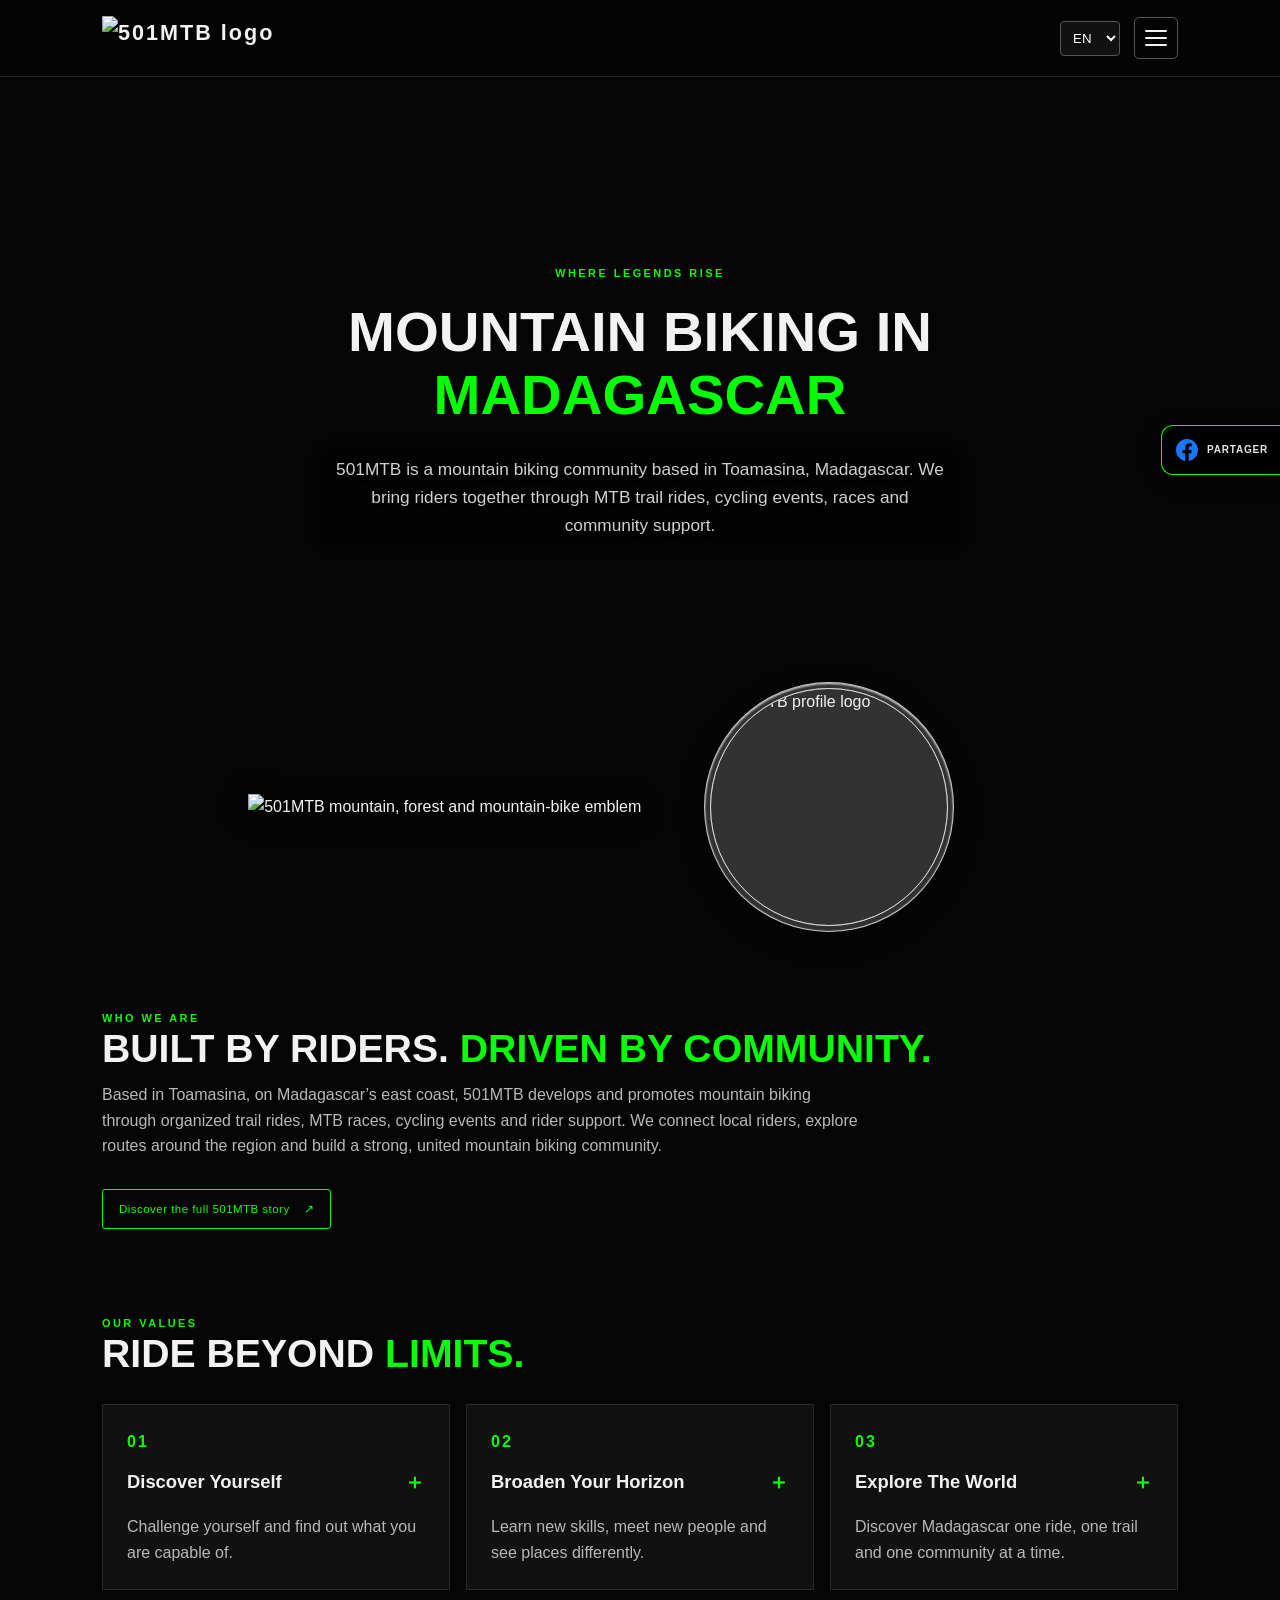
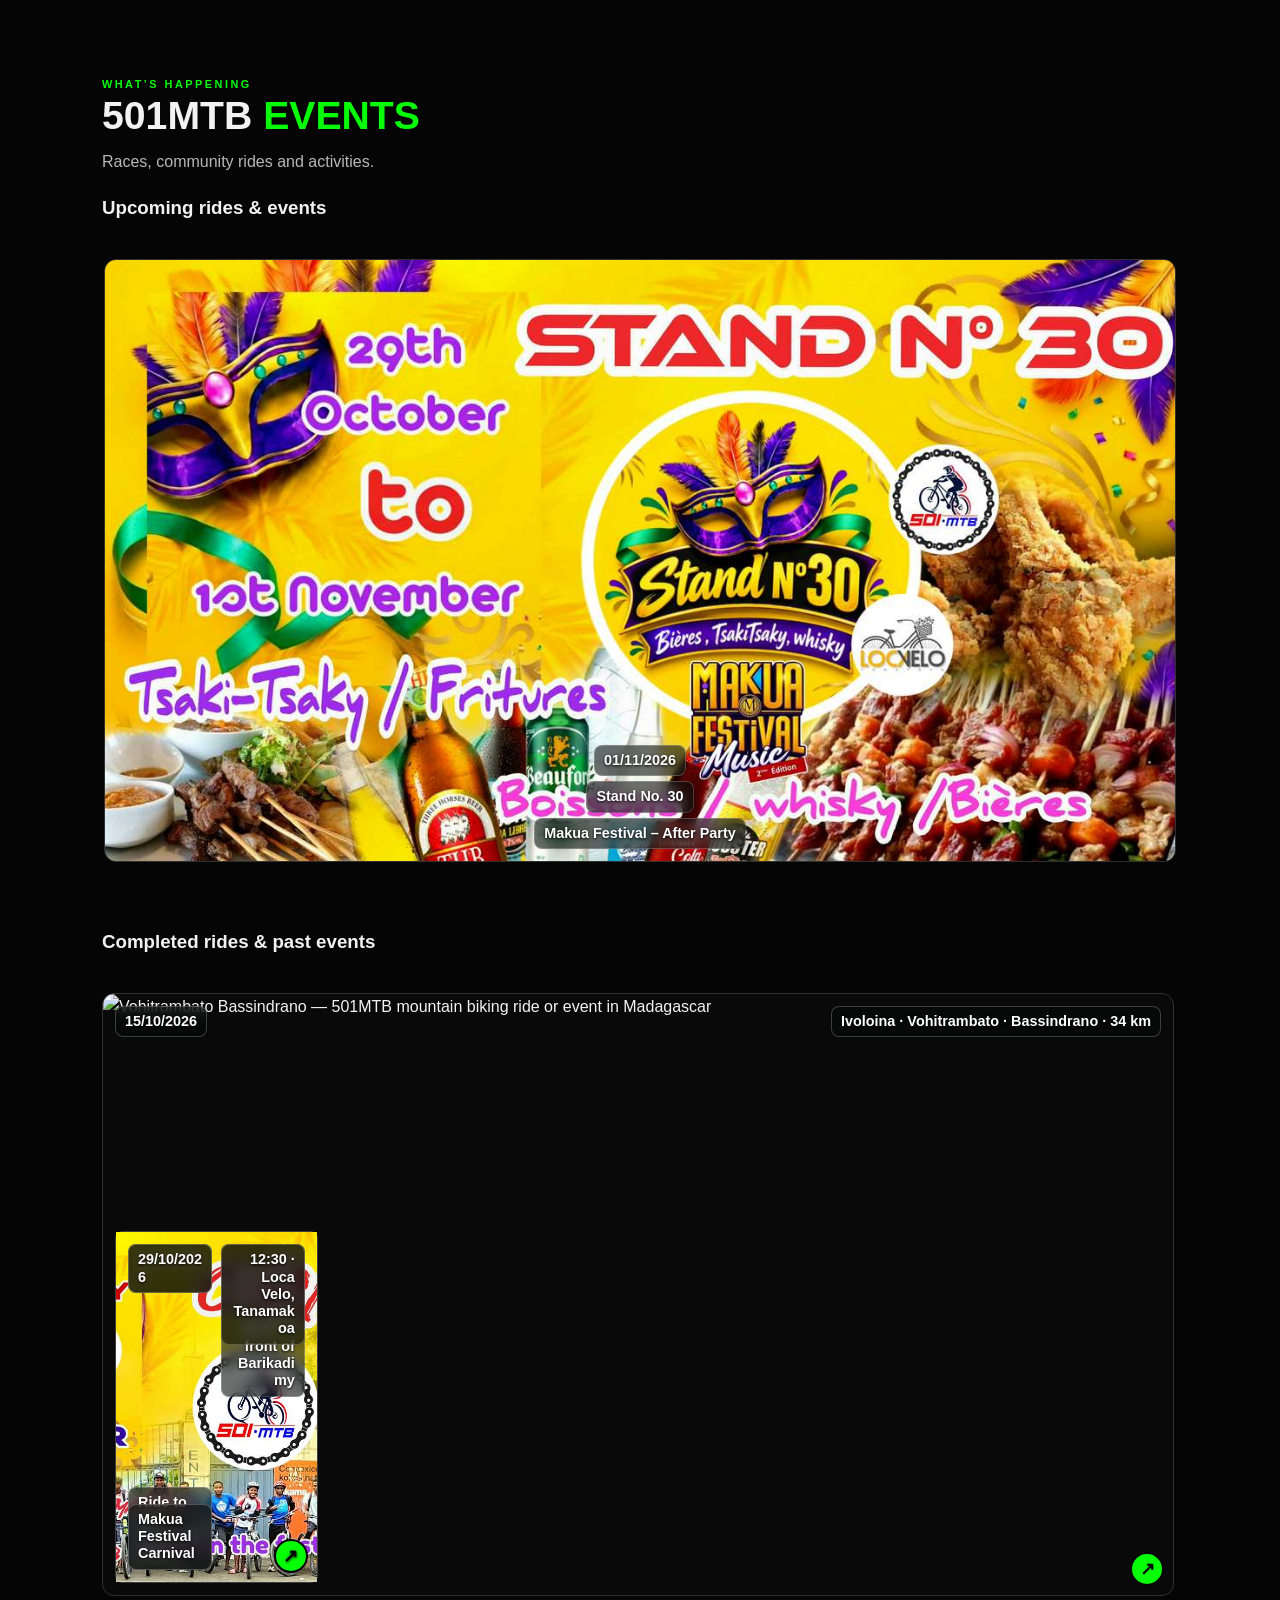
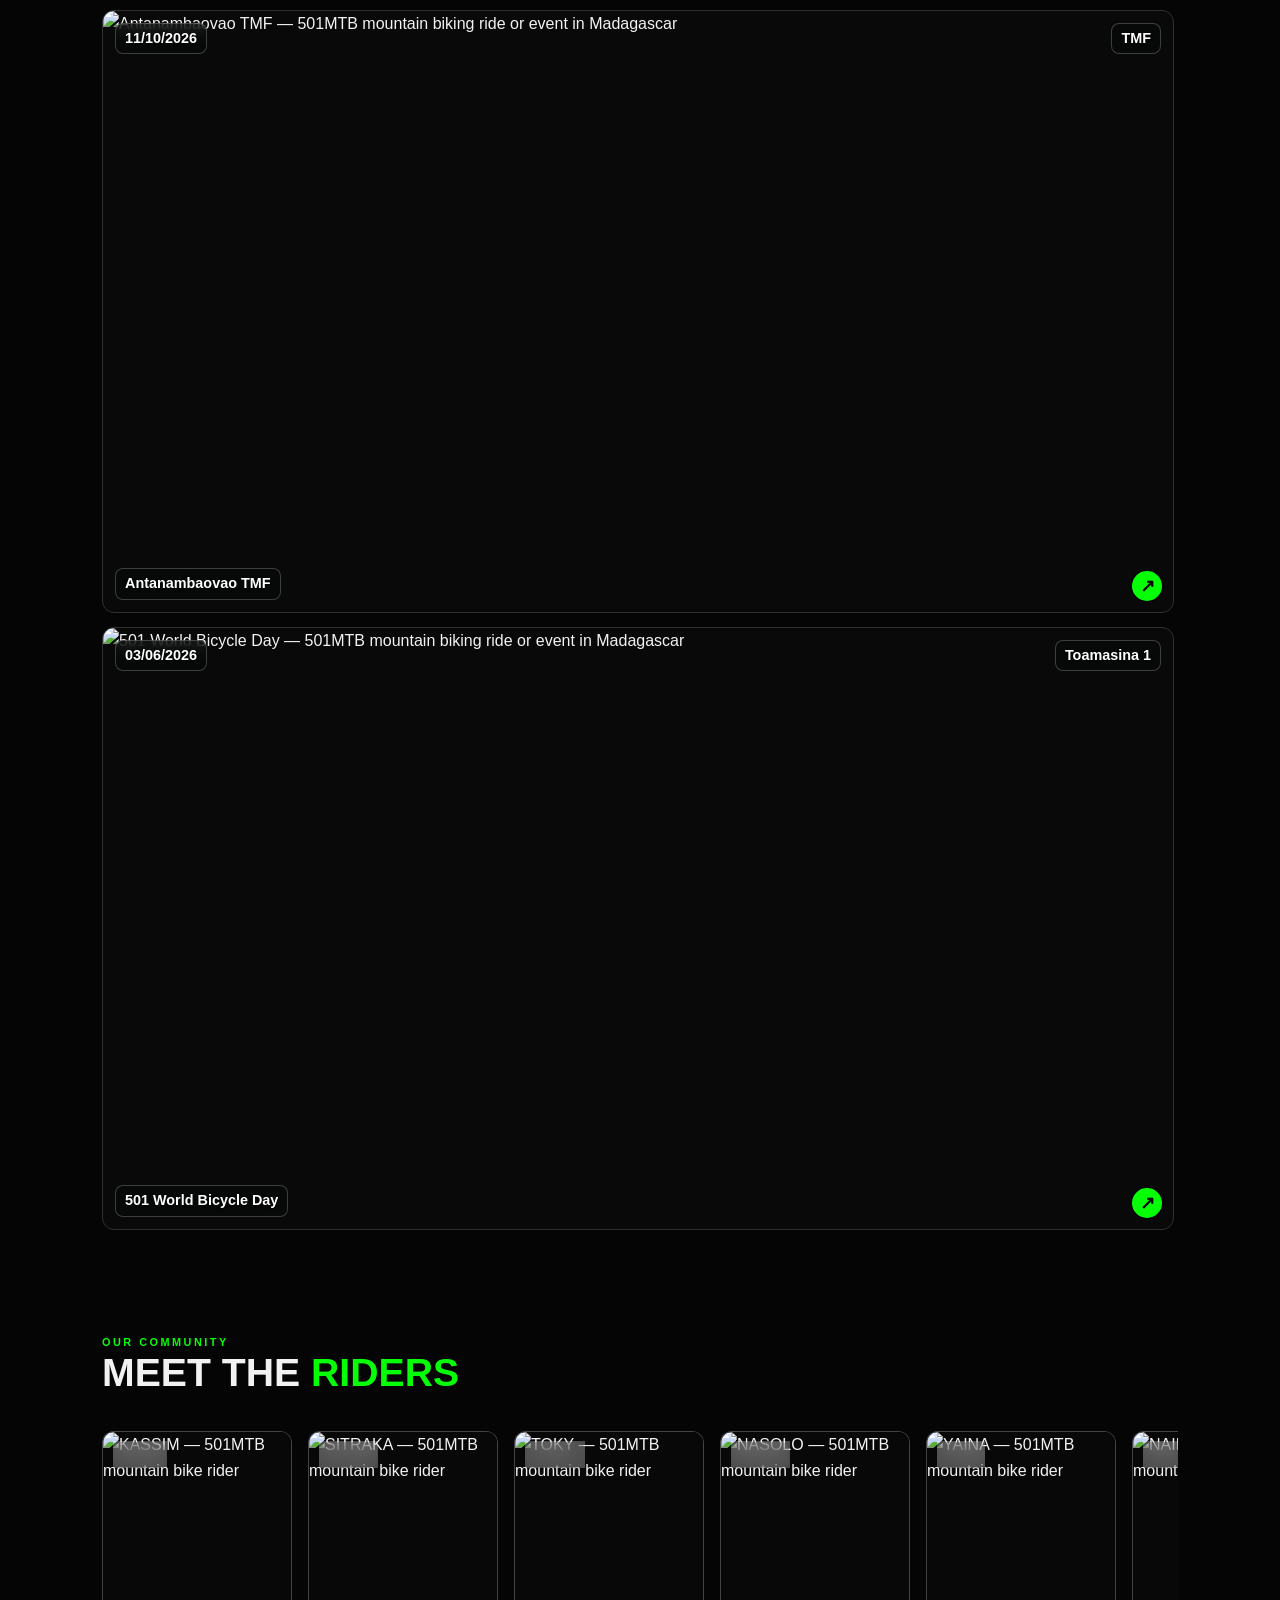
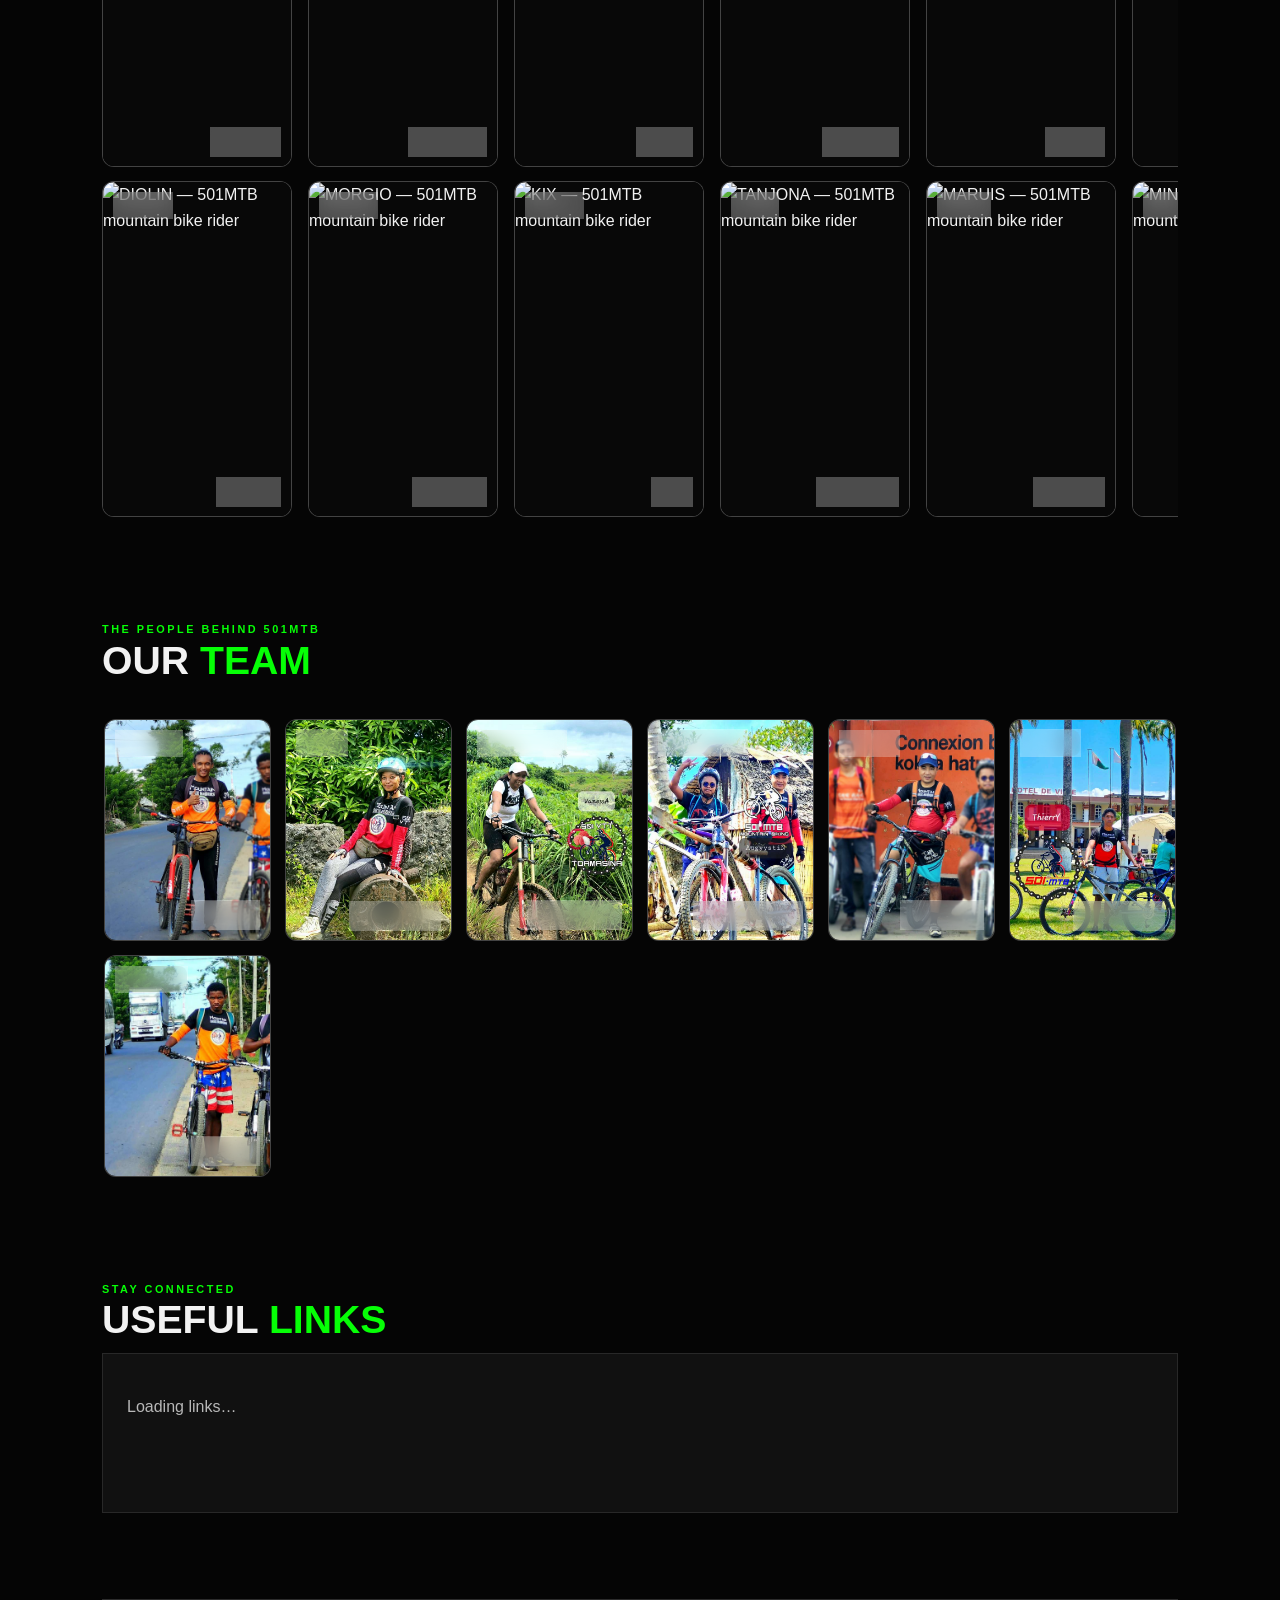
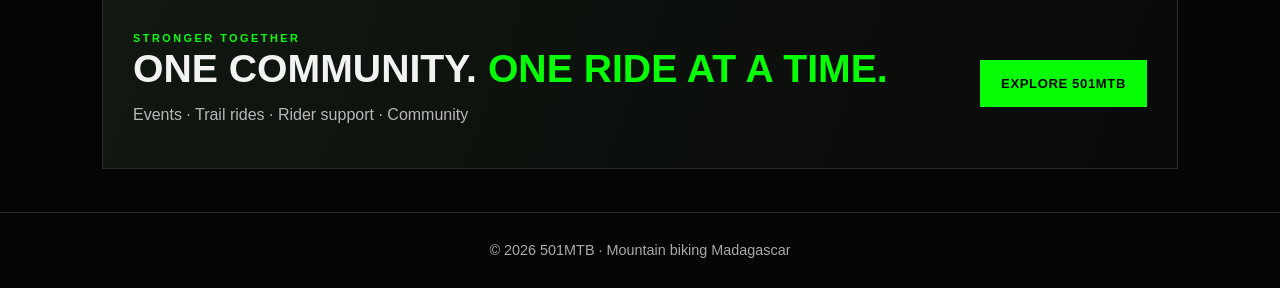
==== commit d2b6c274: "Load split CSS files in original cascade order" ====
--- a/index.html
+++ b/index.html
@@ -40,299 +40,14 @@
   }
 }
 </script>
-<style>
-:root{color-scheme:dark;--black:#050505;--panel:#111;--white:#f2f2f2;--muted:#b8b8b8;--green:#06ff06}
-@font-face{font-family:"Ethnocentric";src:url("./assets/fonts/Ethnocentric.otf") format("opentype");font-weight:400;font-style:normal;font-display:swap}
-.eyebrow{font-family:"Ethnocentric",Arial,Helvetica,sans-serif}
-*{box-sizing:border-box}html{scroll-behavior:smooth}body{margin:0;background:var(--black);color:var(--white);font-family:Arial,Helvetica,sans-serif;line-height:1.6}a{color:inherit}header{position:sticky;top:0;z-index:5;background:#050505ed;border-bottom:1px solid #292929}.nav{max-width:1120px;margin:auto;padding:16px 22px;display:flex;align-items:center;justify-content:space-between;gap:20px}.brand{font-weight:900;font-size:1.35rem;letter-spacing:2px;text-decoration:none}.brand span{color:var(--green)}nav{display:flex;align-items:center;gap:22px;flex-wrap:wrap}nav a{text-decoration:none;font-size:.9rem}nav a:hover,.accent{color:var(--green)}select{background:#111;color:white;border:1px solid #555;padding:8px;border-radius:4px}.hero{min-height:72vh;display:grid;place-items:center;text-align:center;padding:80px 22px;background:radial-gradient(ellipse at 50% 75%,#103010 0, #080d08 30%,#050505 68%)}.hero-inner{max-width:850px}.eyebrow{color:var(--green);letter-spacing:4px;font-weight:700;font-size:.82rem;text-transform:uppercase}.hero h1{font-size:clamp(2.8rem,8vw,6.5rem);line-height:.98;letter-spacing:2px;margin:18px 0;text-transform:uppercase}.hero h1 span{color:var(--green)}.hero p{max-width:640px;margin:22px auto;color:#d0d0d0;font-size:1.08rem}.actions{display:flex;justify-content:center;gap:12px;flex-wrap:wrap;margin-top:28px}.button{display:inline-block;padding:12px 20px;border:1px solid var(--green);text-decoration:none;font-weight:700;text-transform:uppercase;letter-spacing:1px}.button.primary{background:var(--green);color:#050505}.button:hover{transform:translateY(-2px)}section{max-width:1120px;margin:auto;padding:43px 22px}section h2{text-transform:uppercase;font-size:clamp(1.8rem,4vw,3rem);line-height:1.1;margin:0 0 11px}section h2 span{color:var(--green)}.intro{max-width:760px;color:var(--muted);margin-top:10px;margin-bottom:10px}.cards{display:grid;grid-template-columns:repeat(3,minmax(0,1fr));gap:16px;margin-top:28px}.card{background:var(--panel);border:1px solid #282828;padding:24px;min-height:160px}.card .number{color:var(--green);font-weight:900;letter-spacing:2px}.card h3{text-transform:uppercase;margin:10px 0}.card p{color:var(--muted);margin-bottom:0}.callout{border:1px solid #2c2c2c;padding:30px;display:flex;align-items:center;justify-content:space-between;gap:22px;background:linear-gradient(110deg,#101810,#090909)}footer{border-top:1px solid #292929;padding:26px 22px;text-align:center;color:#aaa;font-size:.9rem}
-/* Completed rides: photo cards with translucent captions */
-.ride-gallery{display:grid!important;width:100%;grid-template-columns:unset!important;grid-template-rows:repeat(3,auto)!important;grid-auto-flow:column!important;grid-auto-columns:100%!important;gap:14px;overflow-x:auto!important;overflow-y:hidden;padding:8px 2px 18px;scroll-snap-type:x mandatory;-webkit-overflow-scrolling:touch;scrollbar-width:thin;align-items:stretch}
-.ride-gallery>.past-ride-card{position:relative;min-width:0;min-height:0;padding:0;overflow:hidden;aspect-ratio:16/9;scroll-snap-align:start;border:1px solid #303030;border-radius:12px;background:#090909}
-.ride-gallery .event-photo{position:absolute;inset:0;margin:0;height:100%;width:100%}
-.ride-gallery .event-photo img{display:block;width:100%;height:100%!important;max-height:none!important;object-fit:cover!important;margin:0!important}
-.ride-gallery .event-photo .story-link{right:9px;bottom:9px;z-index:3}
-.ride-gallery .ride-glass{position:absolute;inset:0;z-index:2;pointer-events:none;color:#fff}
-.ride-gallery .ride-glass-side{position:absolute;width:max-content;max-width:48%;min-width:0;padding:6px 9px;background:rgba(8,12,10,.58);border:1px solid rgba(255,255,255,.22);border-radius:8px;backdrop-filter:blur(7px);-webkit-backdrop-filter:blur(7px);font-size:.72rem;line-height:1.2;text-shadow:0 1px 3px #000;overflow-wrap:anywhere}
-.ride-gallery .ride-glass-date{top:12px;left:12px;max-width:42%;text-align:left}
-.ride-gallery .ride-glass-location{top:12px;right:12px;max-width:42%;text-align:right}
-.ride-gallery .ride-glass-description{left:12px;bottom:12px;max-width:42%;text-align:left}
-.ride-gallery .ride-glass-title{left:12px;bottom:12px;right:auto;width:max-content;max-width:42%;text-align:left}
-.ride-gallery .ride-glass-description span{display:-webkit-box;-webkit-box-orient:vertical;-webkit-line-clamp:2;overflow:hidden}
-.ride-gallery .ride-glass strong{display:block;font-size:.9rem;line-height:1.2;overflow-wrap:anywhere}
-.ride-gallery .ride-glass span{display:block;margin-top:3px;color:#f0f0f0}
-@media(max-width:600px){.ride-gallery{grid-template-columns:unset!important;grid-template-rows:repeat(3,auto)!important;grid-auto-flow:column!important;grid-auto-columns:100%!important}.ride-gallery>.past-ride-card{aspect-ratio:16/9}.ride-gallery .ride-glass-side{padding:5px 7px;font-size:.66rem}.ride-gallery .ride-glass strong{font-size:.74rem}.ride-gallery .ride-glass-date{top:10px;left:10px;max-width:42%}.ride-gallery .ride-glass-location{top:10px;right:10px;max-width:42%}.ride-gallery .ride-glass-description{left:10px;bottom:10px;max-width:42%}.ride-gallery .ride-glass-title{left:10px;bottom:10px;right:auto;max-width:42%;text-align:left}}
-@media(min-width:900px){.ride-gallery{grid-template-columns:unset!important;grid-template-rows:repeat(3,auto)!important;grid-auto-flow:column!important;grid-auto-columns:100%!important}}
-@media(min-width:601px) and (max-width:900px){.ride-gallery{grid-template-columns:unset!important;grid-template-rows:repeat(2,auto)!important;grid-auto-flow:column!important;grid-auto-columns:calc((100% - 14px)/2)!important;overflow-x:auto!important;overflow-y:hidden!important}.ride-gallery>.past-ride-card{width:100%;min-width:0;aspect-ratio:4/3}}
-/* Force upcoming rides to use the same photo-card layout as completed rides */
-#upcoming-events-list{display:grid!important;grid-template-columns:unset!important;grid-template-rows:repeat(3,auto)!important;grid-auto-flow:column!important;grid-auto-columns:100%!important;gap:14px;overflow-x:auto!important;overflow-y:hidden!important;padding:8px 2px 18px;scroll-snap-type:x mandatory;-webkit-overflow-scrolling:touch;align-items:stretch}
-#upcoming-events-list>.past-ride-card{position:relative!important;display:block!important;width:100%!important;min-width:0!important;min-height:0!important;height:auto!important;padding:0!important;overflow:hidden!important;aspect-ratio:16/9!important;scroll-snap-align:start;border:1px solid #303030;border-radius:12px;background:#090909}
-#upcoming-events-list>.past-ride-card>.event-photo{position:absolute!important;inset:0!important;margin:0!important;height:100%!important;width:100%!important}
-#upcoming-events-list>.past-ride-card>.event-photo img{display:block!important;width:100%!important;height:100%!important;max-height:none!important;object-fit:cover!important;margin:0!important}
-#upcoming-events-list>.past-ride-card>.ride-glass{position:absolute!important;inset:0!important;z-index:2!important;pointer-events:none!important;color:#fff}
-#upcoming-events-list .ride-glass-side{position:absolute!important;width:max-content!important;max-width:42%!important;min-width:0!important;padding:6px 9px!important;background:rgba(8,12,10,.58)!important;border:1px solid rgba(255,255,255,.22)!important;border-radius:8px!important;backdrop-filter:blur(7px);-webkit-backdrop-filter:blur(7px);font-size:.72rem;line-height:1.2;text-shadow:0 1px 3px #000;overflow-wrap:anywhere}
-#upcoming-events-list .ride-glass-date{top:12px!important;left:12px!important;text-align:left!important}
-#upcoming-events-list .ride-glass-location{top:12px!important;right:12px!important;text-align:right!important}
-#upcoming-events-list .ride-glass-title{left:12px!important;bottom:12px!important;right:auto!important;text-align:left!important}
-#upcoming-events-list .ride-glass strong{display:block!important;font-size:.9rem!important;line-height:1.2!important;overflow-wrap:anywhere}
-@media(max-width:600px){#upcoming-events-list{grid-template-columns:unset!important;grid-template-rows:repeat(3,auto)!important;grid-auto-flow:column!important;grid-auto-columns:100%!important}#upcoming-events-list>.past-ride-card{aspect-ratio:16/9!important}#upcoming-events-list .ride-glass-side{padding:5px 7px!important;font-size:.66rem}#upcoming-events-list .ride-glass strong{font-size:.74rem!important}#upcoming-events-list .ride-glass-date{top:10px!important;left:10px!important}#upcoming-events-list .ride-glass-location{top:10px!important;right:10px!important}#upcoming-events-list .ride-glass-title{left:10px!important;bottom:10px!important}}
-@media(min-width:601px) and (max-width:900px){#upcoming-events-list{grid-template-columns:unset!important;grid-template-rows:repeat(2,auto)!important;grid-auto-flow:column!important;grid-auto-columns:calc((100% - 14px)/2)!important;overflow-x:auto!important;overflow-y:hidden!important}#upcoming-events-list>.past-ride-card{width:100%!important;min-width:0!important;aspect-ratio:4/3!important}}
-/* Center all ride captions together along the bottom, leaving the link clear */
-.ride-gallery .ride-glass{display:flex!important;flex-direction:column!important;align-items:center!important;justify-content:flex-end!important;gap:5px!important;padding:12px!important}
-.ride-gallery .ride-glass-side{position:static!important;inset:auto!important;transform:none!important;width:max-content!important;max-width:100%!important;text-align:center!important;margin:0!important}
-.ride-gallery .ride-glass-date,.ride-gallery .ride-glass-location,.ride-gallery .ride-glass-title,.ride-gallery .ride-glass-description{position:static!important;left:auto!important;right:auto!important;top:auto!important;bottom:auto!important;text-align:center!important;max-width:100%!important}
-#upcoming-events-list .ride-glass{display:flex!important;flex-direction:column!important;align-items:center!important;justify-content:flex-end!important;gap:5px!important;padding:12px!important}
-#upcoming-events-list .ride-glass-side{position:static!important;inset:auto!important;transform:none!important;width:max-content!important;max-width:100%!important;text-align:center!important;margin:0!important}
-#upcoming-events-list .ride-glass-date,#upcoming-events-list .ride-glass-location,#upcoming-events-list .ride-glass-title{position:static!important;left:auto!important;right:auto!important;top:auto!important;bottom:auto!important;text-align:center!important;max-width:100%!important}
-@media(max-width:600px){.ride-gallery .ride-glass,#upcoming-events-list .ride-glass{gap:4px!important;padding:10px!important}.ride-gallery .ride-glass-side,#upcoming-events-list .ride-glass-side{padding:4px 7px!important}.ride-gallery .ride-glass strong,#upcoming-events-list .ride-glass strong{font-size:.74rem!important}}
-/* Completed rides keep the three-corner caption layout; reserve bottom-right for the story link */
-#past-events-list .ride-glass{display:block!important;padding:0!important}
-#past-events-list .ride-glass-side{position:absolute!important;inset:auto!important;transform:none!important;width:max-content!important;max-width:42%!important;min-width:0!important;margin:0!important;padding:6px 9px!important;text-align:left!important}
-#past-events-list .ride-glass-date{top:12px!important;left:12px!important;right:auto!important;bottom:auto!important;text-align:left!important}
-#past-events-list .ride-glass-location{top:12px!important;right:12px!important;left:auto!important;bottom:auto!important;text-align:right!important}
-#past-events-list .ride-glass-title{left:12px!important;bottom:12px!important;right:auto!important;top:auto!important;text-align:left!important}
-@media(max-width:600px){#past-events-list .ride-glass-side{padding:5px 7px!important;font-size:.66rem!important}#past-events-list .ride-glass-date{top:10px!important;left:10px!important}#past-events-list .ride-glass-location{top:10px!important;right:10px!important}#past-events-list .ride-glass-title{left:10px!important;bottom:10px!important}#past-events-list .ride-glass strong{font-size:.74rem!important}}
-/* Compact icon links for event and useful-link cards */
-.event-photo{position:relative;overflow:hidden;margin-bottom:12px}.event-photo img{margin-bottom:0!important}.event-photo .story-link{position:absolute;right:9px;bottom:20px;width:34px;height:34px;border-radius:50%;display:grid;place-items:center;background:#06ff06;color:#050505;text-decoration:none;border:2px solid #050505;font-size:18px;font-weight:900;line-height:1}
-.compact-link-wrap{margin:10px 0 0!important}.compact-link{display:inline-grid;place-items:center;width:34px;height:34px;border-radius:50%;background:#06ff06;color:#050505;text-decoration:none;font-size:18px;font-weight:900;line-height:1;border:2px solid #050505}.compact-link:focus-visible,.event-photo .story-link:focus-visible{outline:2px solid white;outline-offset:2px}
-/* Riders and Team: two fixed rows with horizontal scrolling */
-#riders-list,#leaders-list{display:grid!important;grid-auto-flow:column!important;grid-template-rows:repeat(2,max-content)!important;grid-template-columns:none!important;grid-auto-columns:142px!important;align-items:start!important;gap:14px!important;overflow-x:auto!important;overflow-y:hidden!important;overscroll-behavior-x:contain;scroll-snap-type:x mandatory!important;-webkit-overflow-scrolling:touch;padding:8px 2px 18px!important}
-#riders-list>.card,#leaders-list>.card{width:142px!important;min-width:142px!important;max-width:142px!important;scroll-snap-align:start!important}
-@media(min-width:721px){#riders-list,#leaders-list{grid-auto-columns:170px!important}#riders-list>.card,#leaders-list>.card{width:170px!important;min-width:170px!important;max-width:170px!important}}
-@media(max-width:600px){#riders-list,#leaders-list{grid-template-rows:repeat(2,max-content)!important;grid-auto-columns:142px!important;gap:12px!important}#riders-list>.card,#leaders-list>.card{width:142px!important;min-width:142px!important;max-width:142px!important}}
-/* Rider and leader photo cards: container follows each image's natural aspect ratio */
-#riders-list>.card,#leaders-list>.card{height:auto!important;aspect-ratio:auto!important;align-self:flex-start;padding:0!important;background:#080808!important;border:1px solid rgba(255,255,255,.24)!important}
-#riders-list .story-photo,#leaders-list .story-photo{position:relative!important;inset:auto!important;margin:0!important;width:100%!important;height:auto!important;overflow:hidden;background:#080808!important}
-#riders-list .story-photo img,#leaders-list .story-photo img{display:block!important;width:100%!important;height:auto!important;max-height:none!important;object-fit:contain!important;margin:0!important;background:#080808!important}
-#riders-list .story-link,#leaders-list .story-link{right:auto!important;left:9px!important;bottom:9px!important;z-index:4!important}
-#riders-list .profile-badge,#leaders-list .profile-badge{position:absolute;z-index:3;top:12px;left:12px;max-width:calc(100% - 24px);padding:5px 9px;border:1px solid rgba(255,255,255,.62);border-radius:8px;background:rgba(255,255,255,.28);color:#fff;backdrop-filter:blur(10px);-webkit-backdrop-filter:blur(10px);font-size:.68rem;font-weight:800;letter-spacing:.7px;text-transform:uppercase;text-shadow:0 1px 3px rgba(0,0,0,.85);overflow-wrap:anywhere}
-#riders-list .profile-name,#leaders-list .profile-name{position:absolute;z-index:3;right:12px;bottom:12px;max-width:calc(100% - 24px);margin:0!important;padding:6px 9px;border:1px solid rgba(255,255,255,.62);border-radius:8px;background:rgba(255,255,255,.28);color:#fff;backdrop-filter:blur(10px);-webkit-backdrop-filter:blur(10px);font-size:.9rem!important;line-height:1.15!important;text-align:right;text-shadow:0 1px 3px rgba(0,0,0,.9);overflow-wrap:anywhere}
-#riders-list .profile-extra,#leaders-list .profile-extra{display:none!important}
-@media(max-width:600px){#riders-list .profile-badge,#leaders-list .profile-badge{top:10px;left:10px}#riders-list .profile-name,#leaders-list .profile-name{right:10px;bottom:10px;font-size:.82rem!important}}
-/* Compact horizontal story rails for riders and leaders */
-#riders-list,#leaders-list{display:flex;flex-wrap:nowrap;gap:14px;overflow-x:auto;overflow-y:hidden;padding:8px 2px 18px;scroll-snap-type:x mandatory;-webkit-overflow-scrolling:touch;scrollbar-width:thin}
-#riders-list>.card,#leaders-list>.card{flex:0 0 142px;width:142px;min-width:142px;min-height:0;padding:10px;scroll-snap-align:start;position:relative;overflow:hidden;border-radius:12px}
-#riders-list .story-photo,#leaders-list .story-photo{position:relative;margin:-10px -10px 10px;overflow:hidden;background:#101010}
-#riders-list .story-photo img,#leaders-list .story-photo img{display:block;width:100%;height:170px!important;max-height:170px!important;object-fit:contain!important;margin:0!important;background:#080808}
-#riders-list .story-link,#leaders-list .story-link{position:absolute;right:7px;bottom:7px;width:34px;height:34px;border-radius:50%;display:grid;place-items:center;background:#06ff06;color:#050505;text-decoration:none;border:2px solid #050505;font-size:18px;font-weight:900;line-height:1}
-#riders-list h3,#leaders-list h3{font-size:.94rem;line-height:1.2;overflow-wrap:anywhere;margin:8px 0}
-#riders-list p,#leaders-list p{font-size:.8rem;line-height:1.35;margin:5px 0;color:var(--muted)}
-@media(min-width:721px){#riders-list>.card,#leaders-list>.card{flex-basis:170px;width:170px;min-width:170px}#riders-list .story-photo img,#leaders-list .story-photo img{height:200px!important;max-height:200px!important}}@media(min-width:721px){.story-rail .card{flex-basis:170px;min-width:170px}.story-rail .story-photo img{height:200px}}footer a{color:var(--green)}footer .footer-useful{max-width:1120px;margin:0 auto 28px;text-align:left}footer .footer-useful h2{font-size:clamp(1.8rem,4vw,3rem);line-height:1.1;margin:0 0 18px;color:var(--white);text-transform:uppercase}footer .footer-useful h2 span{color:var(--green)}footer .footer-bottom{border-top:1px solid #292929;padding-top:20px;text-align:center}footer .footer-legal{display:flex;justify-content:center;gap:10px 22px;flex-wrap:wrap;margin-top:8px}footer #links-list{margin-top:12px}footer #links-list .useful-links-card{padding:10px 22px}footer #links-list .useful-link-item{padding:18px 0}@media(max-width:720px){.nav{align-items:flex-start;flex-direction:column}nav{gap:14px}.hero{min-height:65vh}.cards{grid-template-columns:1fr}.callout{align-items:flex-start;flex-direction:column}section{padding-top:52px;padding-bottom:52px}}
-/* FINAL OVERRIDE: Riders 9:16, Team leaders 3:4; two rows with horizontal scrolling */
-#riders-list,#leaders-list{display:grid!important;grid-template-columns:repeat(2,160px)!important;grid-template-rows:none!important;grid-auto-flow:column!important;grid-auto-columns:160px!important;grid-auto-rows:auto!important;align-items:start!important;justify-content:start!important;overflow-x:auto!important;overflow-y:hidden!important;gap:14px 16px!important;max-height:none!important;height:auto!important;flex-wrap:initial!important}
-#riders-list>.card,#leaders-list>.card{grid-column:auto!important;grid-row:auto!important;align-self:start!important;flex:none!important;width:160px!important;min-width:160px!important;max-width:160px!important;position:relative!important;overflow:hidden!important}
-#riders-list .story-photo{aspect-ratio:9/16!important;width:100%!important;height:auto!important;overflow:hidden!important}
-#riders-list .story-photo img{width:100%!important;height:100%!important;aspect-ratio:9/16!important;object-fit:cover!important;max-height:none!important}
-#leaders-list .story-photo{aspect-ratio:3/4!important;width:100%!important;height:auto!important;overflow:hidden!important}
-#leaders-list .story-photo img{width:100%!important;height:100%!important;aspect-ratio:3/4!important;object-fit:cover!important;max-height:none!important}
-@media(min-width:721px){#riders-list,#leaders-list{grid-template-columns:repeat(2,190px)!important;grid-auto-columns:190px!important}#riders-list>.card,#leaders-list>.card{width:190px!important;min-width:190px!important;max-width:190px!important}}
-
-/* Preserve two-row horizontal scrolling and fixed photo ratios */
-#riders-list,#leaders-list{display:grid!important;grid-auto-flow:column!important;grid-template-rows:repeat(2,max-content)!important;grid-template-columns:none!important;grid-auto-columns:160px!important;grid-auto-rows:auto!important;align-items:start!important;justify-content:start!important;gap:14px 16px!important;overflow-x:auto!important;overflow-y:hidden!important;max-height:none!important;height:auto!important;scroll-snap-type:x mandatory!important;-webkit-overflow-scrolling:touch!important}
-#riders-list>.card,#leaders-list>.card{grid-column:auto!important;grid-row:auto!important;width:160px!important;min-width:160px!important;max-width:160px!important;flex:none!important;align-self:start!important;scroll-snap-align:start!important;position:relative!important;overflow:hidden!important}
-#riders-list .story-photo,#leaders-list .story-photo{position:relative!important;display:block!important;width:100%!important;height:auto!important;margin:0!important;overflow:hidden!important;background:#080808!important}
-#riders-list .story-photo{aspect-ratio:9/16!important}
-#leaders-list .story-photo{aspect-ratio:3/4!important}
-#riders-list .story-photo img,#leaders-list .story-photo img{position:absolute!important;inset:0!important;display:block!important;width:100%!important;height:100%!important;max-height:none!important;aspect-ratio:auto!important;object-fit:cover!important;margin:0!important}
-#riders-list .story-link,#leaders-list .story-link{position:absolute!important;left:9px!important;bottom:9px!important;z-index:5!important}
-@media(min-width:721px){#riders-list,#leaders-list{grid-auto-columns:190px!important}#riders-list>.card,#leaders-list>.card{width:190px!important;min-width:190px!important;max-width:190px!important}}
-
-/* Header order: logo, language selector, hamburger navigation */
-.nav{position:relative;gap:14px}
-.brand{display:flex;align-items:center;flex:1 1 auto;min-width:0}
-.brand img{display:block;width:auto;height:44px;max-width:min(44vw,190px);object-fit:contain;object-position:left center}
-#language{flex:0 0 auto;order:2}
-.menu-toggle{order:3;display:flex;flex-direction:column;justify-content:center;align-items:center;gap:5px;width:44px;height:42px;padding:8px;background:transparent;border:1px solid #555;border-radius:5px;cursor:pointer}
-.menu-toggle span{display:block;width:22px;height:2px;background:var(--white);border-radius:2px;transition:transform .2s,opacity .2s}
-.menu-toggle[aria-expanded="true"] span:first-child{transform:translateY(7px) rotate(45deg)}
-.menu-toggle[aria-expanded="true"] span:nth-child(2){opacity:0}
-.menu-toggle[aria-expanded="true"] span:last-child{transform:translateY(-7px) rotate(-45deg)}
-#main-nav{display:none;position:absolute;top:calc(100% + 1px);right:22px;z-index:10;min-width:210px;max-width:calc(100vw - 44px);padding:10px;background:#090909;border:1px solid #303030;border-radius:8px;box-shadow:0 12px 30px #000b;flex-direction:column;align-items:stretch;gap:0;flex-wrap:nowrap}
-#main-nav.is-open{display:flex}
-#main-nav a{display:block;padding:11px 14px;border-radius:4px;font-size:.95rem}
-#main-nav a:hover,#main-nav a:focus-visible{background:#151f15;color:var(--green)}
-@media(max-width:420px){.nav{padding:12px 14px;gap:10px}.brand img{height:38px;max-width:44vw}#main-nav{right:14px;max-width:calc(100vw - 28px)}}
-/* Tablet header: keep the logo, language and all navigation on one horizontal line */
-@media(min-width:721px) and (max-width:1024px){
-  .nav{flex-direction:row!important;align-items:center!important;flex-wrap:nowrap!important;gap:12px!important;padding:12px 18px!important}
-  .brand{order:1!important;flex:0 1 auto!important;min-width:0!important}
-  .brand img{height:38px!important;max-width:clamp(100px,18vw,150px)!important}
-  #language{order:2!important;flex:0 0 auto!important;padding:7px 6px!important}
-  .menu-toggle{display:none!important}
-  #main-nav{display:flex!important;position:static!important;order:3!important;flex:1 1 auto!important;min-width:0!important;max-width:none!important;width:auto!important;padding:0!important;background:transparent!important;border:0!important;border-radius:0!important;box-shadow:none!important;flex-direction:row!important;align-items:center!important;justify-content:flex-end!important;gap:clamp(7px,1.15vw,13px)!important;flex-wrap:nowrap!important}
-  #main-nav a{white-space:nowrap!important;padding:6px 0!important;font-size:clamp(.72rem,1.1vw,.86rem)!important}
-}
-
-
-/* Phone/normal mode: keep logo, language selector and hamburger on one horizontal row */
-@media(max-width:720px){
-  .nav{align-items:center!important;flex-direction:row!important;flex-wrap:nowrap!important;gap:10px!important;padding:12px 14px!important}
-  .brand{order:1!important;flex:1 1 auto!important;min-width:0!important}
-  .brand img{display:block!important;height:38px!important;width:auto!important;max-width:min(48vw,190px)!important;object-fit:contain!important;object-position:left center!important}
-  #language{order:2!important;flex:0 0 auto!important;padding:7px 6px!important}
-  .menu-toggle{order:3!important;flex:0 0 42px!important;width:42px!important;height:42px!important}
-  #main-nav{top:calc(100% + 1px)!important;right:14px!important;left:auto!important}
-}
-
-/* Event-photo hero slider */
-#home.hero{position:relative;isolation:isolate;overflow:hidden;background:#050505;min-height:clamp(430px,56vw,680px);aspect-ratio:auto;width:100%;height:auto;display:flex;align-items:center}
-#home .hero-slides{position:absolute;inset:0;z-index:0;overflow:hidden;background:#050505!important;background-image:none!important}
-#home .hero-slide{position:absolute;inset:0;background-position:center;background-size:cover;background-repeat:no-repeat;opacity:0;transform:translateX(5%) scale(1.025);transition:opacity .7s ease,transform 1s ease}
-#home .hero-slide.is-active{opacity:1;transform:translateX(0) scale(1)}
-#home .hero-slide.slide-from-left{transform:translateX(-5%) scale(1.025)}
-#home .hero-slide.slide-from-right{transform:translateX(5%) scale(1.025)}
-#home .hero-inner{position:relative;z-index:1;width:fit-content;max-width:min(850px,100%);margin:0 auto;padding:0;background:transparent;border:0;border-radius:0;backdrop-filter:none;-webkit-backdrop-filter:none;box-shadow:none;text-shadow:none}#home .hero-inner p{display:table;max-width:640px;margin:22px auto;padding:8px 12px;background:rgba(0,0,0,.34);border-radius:5px;text-shadow:0 2px 5px rgba(0,0,0,.95);box-shadow:0 0 12px rgba(0,0,0,.12)}
-@media(max-width:720px){
-#home.hero{min-height:320px;aspect-ratio:auto;padding:28px 14px}
-#home .hero-slide{background-size:auto 100%;background-position:left center;transform:none!important;transition:opacity .7s ease}
-#home .hero-slide.is-active{opacity:1}
-#home .hero-slide.pan-left{animation:heroPanLeft 6s linear forwards}
-#home .hero-slide.pan-right{animation:heroPanRight 6s linear forwards}
-#home .hero-inner{width:100%;padding:0;background:transparent;border:0;border-radius:0;backdrop-filter:none;-webkit-backdrop-filter:none;box-shadow:none}#home .hero-inner p{display:block;margin:18px auto;padding:8px 10px;background:rgba(0,0,0,.34);border-radius:5px}
-@keyframes heroPanLeft{from{background-position:left center}to{background-position:right center}}
-@keyframes heroPanRight{from{background-position:right center}to{background-position:left center}}
-}
-@media(prefers-reduced-motion:reduce){#home .hero-slide{transition:none!important;animation:none!important}}
-@media(prefers-reduced-motion:reduce){#home .hero-slide{transition:none}}
-
-
-@media(min-width:721px){#home .hero-slide{transform:translateY(5%) scale(1.025)}#home .hero-slide.is-active{transform:translateY(0) scale(1)}#home .hero-slide.slide-from-top{transform:translateY(-5%) scale(1.025)}#home .hero-slide.slide-from-bottom{transform:translateY(5%) scale(1.025)}}
-
-.value-toggle{display:flex;align-items:center;justify-content:space-between;gap:10px;width:100%;padding:0;margin:10px 0;background:transparent;border:0;color:inherit;text-align:left;font:inherit;font-weight:800;font-size:1.15rem;cursor:pointer}
-.value-toggle span{color:var(--green);font-size:1.3rem;flex-shrink:0}
-.value-long{margin-top:14px!important;padding-top:12px;border-top:1px solid #333;color:var(--muted);font-size:.98rem}
-.value-toggle:focus-visible{outline:2px solid var(--green);outline-offset:4px}
-
-#links-list.useful-links-box{display:block;margin-top:28px}
-#links-list .useful-links-card{min-height:0;padding:20px 28px;background:#111;border:1px solid #292929}
-#links-list .useful-links-grid{display:grid;grid-template-columns:repeat(1,minmax(0,1fr));gap:0 24px}
-#links-list .useful-link-item{display:grid;grid-template-columns:minmax(0,1fr) 64px;grid-template-rows:auto auto;align-items:center;gap:7px 14px;padding:24px 0;border-bottom:1px solid #292929;min-width:0;text-decoration:none;color:inherit}
-@media(min-width:1100px){#links-list .useful-links-grid{grid-template-columns:repeat(4,minmax(0,1fr));gap:0 22px}#links-list .useful-link-item{grid-template-columns:minmax(0,1fr) 48px;gap:7px 10px;padding:24px 0}#links-list .useful-link-icon{width:44px;height:44px}#links-list .useful-link-icon svg{width:24px;height:24px}#links-list .useful-link-item strong{font-size:1.05rem;overflow-wrap:anywhere}}
-#links-list .useful-link-item strong{grid-column:1;grid-row:2;font-size:1.3rem;line-height:1.25;overflow-wrap:anywhere}
-#links-list .useful-link-category{grid-column:1;grid-row:1;color:var(--muted);font-size:1rem;text-transform:uppercase;letter-spacing:2px}
-#links-list .useful-link-icon{grid-column:2;grid-row:1/3;justify-self:center;display:grid;place-items:center;width:64px;height:64px;border-radius:50%;background:var(--green);color:#050505;border:3px solid #050505;box-shadow:0 0 0 1px #333;text-decoration:none}
-#links-list .useful-link-icon svg{width:34px;height:34px;fill:currentColor}
-#links-list .useful-link-icon:focus-visible{outline:2px solid white;outline-offset:4px}
-@media(min-width:601px) and (max-width:1099px){#links-list .useful-links-grid{grid-template-columns:repeat(2,minmax(0,1fr));gap:0 20px}}@media(max-width:600px){#links-list .useful-links-card{padding:14px 18px}#links-list .useful-links-grid{grid-template-columns:repeat(1,minmax(0,1fr));gap:0 16px}#links-list .useful-link-item{grid-template-columns:minmax(0,1fr) 38px;gap:6px 8px;padding:20px 0}#links-list .useful-link-category{font-size:.75rem;letter-spacing:1px}#links-list .useful-link-item strong{font-size:1rem;overflow-wrap:anywhere}#links-list .useful-link-icon{width:36px;height:36px}#links-list .useful-link-icon svg{width:20px;height:20px}}
-
-#home .hero-inner{width:100%;max-width:850px;margin:0 auto;padding:0}
-#home .hero h1{margin:16px 0}
-#home .hero p{margin:16px auto}
-@media(max-width:720px){#home .hero-inner{padding:0 8px}#home .hero h1{margin:12px 0}#home .hero p{margin:12px auto}}
-
-/* PDP inspired by V1: circular artwork immediately below the hero */
-.pdp-section{position:relative;isolation:isolate;display:flex;align-items:center;justify-content:flex-end;min-height:320px;margin-top:-110px;padding:34px clamp(24px,6vw,72px) 34px 20px;max-width:none;overflow:visible;background:transparent!important;background-image:none!important;z-index:2}
-.pdp-section::before{content:"";position:absolute;inset:0;z-index:-1;background:none!important}
-.pdp-orbit{position:relative;width:clamp(190px,34vw,250px);aspect-ratio:1;border-radius:50%;padding:5px;background:rgba(255,255,255,.18);border:1px solid rgba(255,255,255,.72);box-shadow:0 8px 28px rgba(0,0,0,.18),inset 0 1px 2px rgba(255,255,255,.8);backdrop-filter:blur(10px);-webkit-backdrop-filter:blur(10px);overflow:hidden}
-.pdp-orbit::before{content:"";position:absolute;inset:5px;border:1px solid rgba(255,255,255,.62);border-radius:50%;pointer-events:none;z-index:2}
-.pdp-orbit::after{content:none!important}
-.pdp-orbit img{display:block;width:100%;height:100%;object-fit:cover;object-position:center;border-radius:50%;border:1px solid rgba(255,255,255,.55)}
-.pdp-section{justify-content:center;gap:clamp(12px,3vw,36px)}.pdp-emblem{display:block;width:clamp(300px,46vw,450px);height:auto;max-height:390px;object-fit:contain;flex:0 1 420px;margin-left:clamp(8px,2vw,28px);border:0!important;outline:0!important;box-shadow:none!important;filter:drop-shadow(0 5px 7px rgba(0,0,0,.78)) drop-shadow(0 0 10px rgba(0,0,0,.52))!important;background:transparent!important}.pdp-section .pdp-orbit{margin-left:0!important;margin-right:clamp(18px,4vw,52px)!important;flex:0 0 auto;transform:translateY(0)}
-@media(max-width:600px){.pdp-section{min-height:250px;margin-top:-120px;padding:22px 10px;gap:4px;align-items:center}.pdp-emblem{width:60%;flex:0 1 60%;max-height:none;margin-left:0;transform:translateY(-12px)}.pdp-section .pdp-orbit{width:37%;margin-right:0!important;transform:translateY(0);padding:3px}}
-
-
-/* 501MTB fixed Facebook share tab */
-#mtb-facebook-share{position:fixed;right:0;top:50%;transform:translateY(-50%);z-index:9999;display:flex;align-items:center;gap:9px;padding:13px 12px 13px 14px;background:#000000e9;color:#E5E5E7;border:1px solid #06ff06;border-right:0;border-radius:12px 0 0 12px;text-decoration:none;font:700 12px/1.2 Arial,sans-serif;letter-spacing:.08em;text-transform:uppercase;box-shadow:0 4px 18px #0006;transition:background .2s,color .2s,transform .2s}
-#mtb-facebook-share:hover,#mtb-facebook-share:focus-visible{background:#06ff06;color:#000;outline:2px solid #fff;outline-offset:2px}
-#mtb-facebook-share svg{width:22px;height:22px;flex:0 0 22px;fill:#1877F2}
-#mtb-facebook-share:hover svg,#mtb-facebook-share:focus-visible svg{fill:#000}
-@media(max-width:600px){#mtb-facebook-share{top:auto;bottom:22%;transform:none;padding:12px 10px 12px 12px;gap:0}#mtb-facebook-share .mtb-share-label{display:none}#mtb-facebook-share svg{width:24px;height:24px;flex-basis:24px}}
-
-
-/* TEAM LEADERS: show up to six cards across on tablet and desktop */
-@media (min-width:601px){
-  #leaders-list{
-    display:grid!important;
-    grid-template-columns:repeat(6,minmax(0,1fr))!important;
-    grid-template-rows:none!important;
-    grid-auto-flow:row!important;
-    grid-auto-columns:auto!important;
-    gap:14px!important;
-    overflow:visible!important;
-    overflow-x:visible!important;
-    overflow-y:visible!important;
-    justify-content:stretch!important;
-    align-items:start!important;
-  }
-  #leaders-list>.card{
-    width:auto!important;
-    min-width:0!important;
-    max-width:none!important;
-    min-height:0!important;
-    flex:none!important;
-  }
-}
-
-/* Ethnocentric is reserved for uppercase interface text; body paragraphs keep their existing font. */
-.hero h1, section h2, .card h3, footer .footer-useful h2,
-#main-nav a, .button, .eyebrow,
-#riders-list .profile-badge, #leaders-list .profile-badge,
-#links-list .useful-link-category, #mtb-facebook-share {
-  font-family:"Ethnocentric",Arial,Helvetica,sans-serif;
-}
-/* Mobile hero title: keep the full MADAGASCAR heading inside the screen */
-@media(max-width:720px){
-  #home .hero-inner{width:100%;max-width:100%;min-width:0}
-  #home .hero h1{
-    width:100%;
-    max-width:100%;
-    font-size:clamp(1.55rem,7.2vw,2.8rem);
-    line-height:1.08;
-    letter-spacing:0;
-    overflow-wrap:anywhere;
-    word-break:normal;
-  }
-}
-
-/* Malagasy hero headline is longer; use a tighter mobile scale so it stays in-frame */
-@media(max-width:720px){
-  html[lang="mg"] #home .hero h1{
-    font-size:clamp(1.15rem,5.4vw,2rem);
-    line-height:1.16;
-    letter-spacing:-.35px;
-    max-width:100%;
-    overflow-wrap:anywhere;
-    text-wrap:balance;
-  }
-}
-
-
-/* Ethnocentric size adjustment — consistent across EN / FR / MG */
-.eyebrow{font-size:.68rem!important;letter-spacing:2.5px!important}
-.hero h1{font-size:clamp(1.05rem,4.4vw,3.8rem)!important;line-height:1.12!important;letter-spacing:0!important}
-section h2,footer .footer-useful h2{font-size:clamp(1.4rem,3.2vw,2.45rem)!important;line-height:1.12!important}
-.card h3{font-size:.9em!important;line-height:1.15!important}
-#main-nav a{font-size:clamp(.62rem,.95vw,.76rem)!important}
-.button{font-size:.82em!important;letter-spacing:.6px!important}
-#riders-list .profile-badge,#leaders-list .profile-badge{font-size:.56rem!important;letter-spacing:.45px!important}
-#links-list .useful-link-category{font-size:.86rem!important}
-#mtb-facebook-share{font-size:10px!important}
-
-
-/* Keep the glass name and status overlays visible in EN, FR and MG */
-#riders-list>.profile-card,#leaders-list>.profile-card{position:relative!important}
-#riders-list>.profile-card .profile-badge,#leaders-list>.profile-card .profile-badge{
-  display:block!important;position:absolute!important;z-index:5!important;
-  top:10px!important;left:10px!important;right:auto!important;bottom:auto!important;
-  max-width:calc(100% - 20px)!important;padding:5px 9px!important;
-  border:1px solid rgba(255,255,255,.62)!important;border-radius:8px!important;
-  background:rgba(255,255,255,.28)!important;color:#fff!important;
-  backdrop-filter:blur(10px)!important;-webkit-backdrop-filter:blur(10px)!important;
-  text-shadow:0 1px 3px rgba(0,0,0,.85)!important;
-  font-size:.56rem!important;letter-spacing:.45px!important;text-transform:uppercase!important;
-}
-#riders-list>.profile-card .profile-name,#leaders-list>.profile-card .profile-name{
-  display:block!important;position:absolute!important;z-index:5!important;
-  right:10px!important;left:auto!important;bottom:10px!important;top:auto!important;
-  max-width:calc(100% - 20px)!important;margin:0!important;padding:6px 9px!important;
-  border:1px solid rgba(255,255,255,.62)!important;border-radius:8px!important;
-  background:rgba(255,255,255,.28)!important;color:#fff!important;
-  backdrop-filter:blur(10px)!important;-webkit-backdrop-filter:blur(10px)!important;
-  text-align:right!important;text-shadow:0 1px 3px rgba(0,0,0,.9)!important;
-  font-size:.82rem!important;line-height:1.15!important;
-}
-
-.about-more{display:inline-flex;align-items:center;gap:14px;margin-top:20px;padding:12px 16px;border:1px solid #06ff06;border-radius:3px;color:#06ff06;text-decoration:none;font: .72rem Ethnocentric,Arial,sans-serif;letter-spacing:.04em;transition:background .2s,color .2s}.about-more:hover,.about-more:focus-visible{background:#06ff06;color:#050505;outline:none}
-</style>
+<link rel="stylesheet" href="./assets/css/01-base.css?v=1">
+<link rel="stylesheet" href="./assets/css/02-rides.css?v=1">
+<link rel="stylesheet" href="./assets/css/03-members.css?v=1">
+<link rel="stylesheet" href="./assets/css/04-footer-responsive.css?v=1">
+<link rel="stylesheet" href="./assets/css/05-members-overrides.css?v=1">
+<link rel="stylesheet" href="./assets/css/06-navigation.css?v=1">
+<link rel="stylesheet" href="./assets/css/07-hero-pdp.css?v=1">
+<link rel="stylesheet" href="./assets/css/08-social-brand.css?v=1">
 </head>
 <body>
 <header><div class="nav"><a class="brand" href="#home" aria-label="501MTB home"><img src="./assets/images/logo/logoh.png" alt="501MTB logo"></a><select id="language" aria-label="Language"><option value="en">EN</option><option value="fr">FR</option><option value="mg">MG</option></select><button class="menu-toggle" id="menu-toggle" type="button" aria-label="Open navigation menu" aria-expanded="false" aria-controls="main-nav"><span></span><span></span><span></span></button><nav id="main-nav" aria-label="Main navigation"><a href="#home" data-i18n="home">Home</a><a href="./about.html" data-i18n="about">About</a><a href="#values" data-i18n="values">Values</a><a href="#community" data-i18n="community">Community</a><a href="#events" data-i18n="eventsNav">Events</a><a href="#riders" data-i18n="ridersNav">Riders</a><a href="./documents.html" data-i18n="documentsNav">Documents</a></nav></div></header>
@@ -356,185 +71,16 @@
 
 <section id="links"><div class="eyebrow" data-i18n="linksEyebrow">Stay connected</div><h2 data-i18n="linksTitle">Useful <span>Links</span></h2><div id="links-list"><article class="card"><p>Loading links…</p></article></div></section><section id="community"><div class="callout"><div><div class="eyebrow" data-i18n="together">Stronger together</div><h2 data-i18n="communityTitle">One community. <span>One ride at a time.</span></h2><p class="intro" data-i18n="communityText">Events · Trail rides · Rider support · Community</p></div><a class="button primary" href="https://501mtb.github.io/" data-i18n="explore">Explore 501MTB</a></div></section>
 </main><footer>© <span id="year"></span> 501MTB · <span data-i18n="footer">Mountain biking Madagascar</span></footer>
-<script>
-const translations={
-en:{home:"Home",about:"About",aboutMore:"Discover the full 501MTB story",values:"Values",community:"Community",eyebrow:"WHERE LEGENDS RISE",headline:'Mountain Biking in <span>Madagascar</span>',heroText:"501MTB is a mountain biking community based in Toamasina, Madagascar. We bring riders together through MTB trail rides, cycling events, races and community support.",discover:"Discover 501MTB",visit:"Visit current website",who:"Who we are",aboutTitle:'Built by riders. <span>Driven by community.</span>',aboutText:"Based in Toamasina, on Madagascar’s east coast, 501MTB develops and promotes mountain biking through organized trail rides, MTB races, cycling events and rider support. We connect local riders, explore routes around the region and build a strong, united mountain biking community.",valuesEyebrow:"Our values",valuesTitle:'Ride beyond <span>limits.</span>',value1:"Discover Yourself",value1Text:"Challenge yourself and find out what you are capable of.",value2:"Broaden Your Horizon",value2Text:"Learn new skills, meet new people and see places differently.",value3:"Explore The World",value3Text:"Discover Madagascar one ride, one trail and one community at a time.",together:"Stronger together",communityTitle:'One community. <span>One ride at a time.</span>',communityText:"Events · Trail rides · Rider support · Community",explore:"Explore 501MTB",footer:"Mountain biking Madagascar",conductFooter:"Code of Conduct",joinFooter:"Join 501MTB",eventsNav:"Events",ridersNav:"Riders",documentsNav:"Documents",eventsEyebrow:"What’s happening",eventsTitle:"501MTB <span>Events</span>",eventsIntro:"Races, community rides and activities.",ridersEyebrow:"Our community",ridersTitle:"Meet the <span>Riders</span>",leadersEyebrow:"The people behind 501MTB",leadersTitle:"Our <span>Team</span>",linksEyebrow:"Stay connected",linksTitle:"Useful <span>Links</span>"},
-fr:{home:"Accueil",about:"À propos",aboutMore:"Découvrir toute l’histoire du 501MTB",values:"Valeurs",community:"Communauté",eyebrow:"WHERE LEGENDS RISE",headline:'Le VTT à <span>Madagascar</span>',heroText:"Basé à Toamasina, 501MTB réunit les passionnés de vélo tout terrain autour de sorties sur les sentiers, de courses VTT, d’événements cyclistes et du soutien aux riders.",discover:"Découvrir 501MTB",visit:"Visiter le site actuel",who:"Qui sommes-nous",aboutTitle:'Créé par des riders. <span>Porté par la communauté.</span>',aboutText:"Basé à Toamasina, sur la côte est de Madagascar, 501MTB développe et promeut le VTT à travers des sorties organisées, des courses, des événements cyclistes et le soutien aux riders. Nous réunissons les passionnés locaux, explorons les parcours de la région et construisons une communauté VTT forte et solidaire.",valuesEyebrow:"Nos valeurs",valuesTitle:'Rouler au-delà des <span>limites.</span>',value1:"Se découvrir",value1Text:"Se dépasser et découvrir son potentiel.",value2:"Élargir ses horizons",value2Text:"Apprendre, rencontrer de nouvelles personnes et voir les lieux autrement.",value3:"Explorer le monde",value3Text:"Découvrir Madagascar, une sortie, un sentier et une communauté à la fois.",together:"Plus forts ensemble",communityTitle:'Une communauté. <span>Une sortie à la fois.</span>',communityText:"Événements · Sorties VTT · Soutien aux riders · Communauté",explore:"Découvrir 501MTB",footer:"VTT Madagascar",conductFooter:"Conduite interne",joinFooter:"Rejoindre 501MTB",eventsNav:"Événements",ridersNav:"Riders",documentsNav:"Documents",eventsEyebrow:"À venir",eventsTitle:"Événements <span>501MTB</span>",eventsIntro:"Courses, sorties communautaires et activités.",ridersEyebrow:"Notre communauté",ridersTitle:"Rencontrer les <span>riders</span>",leadersEyebrow:"Les personnes derrière 501MTB",leadersTitle:"Notre <span>équipe</span>",linksEyebrow:"Restons connectés",linksTitle:"Liens <span>utiles</span>"},
-mg:{home:"Fandraisana",about:"Mombamomba",aboutMore:"Fantaro ny tantara feno momba ny 501MTB",values:"Soatoavina",community:"Fiaraha-monina",eyebrow:"WHERE LEGENDS RISE",headline:'Bisikileta an-tendrombohitra eto <span>Madagasikara</span>',heroText:"Vondrona mpankafy bisikileta an-tendrombohitra miorina ao Toamasina ny 501MTB. Mampivondrona ny mpitaingina amin’ny alalan’ny dia an-tendrombohitra, hazakazaka VTT, hetsika ary fifanohanana izahay.",discover:"Fantaro ny 501MTB",visit:"Tsidiho ny tranonkala ankehitriny",who:"Iza izahay",aboutTitle:'Natsangan’ny mpitaingina. <span>Entin’ny fiarahamonina.</span>',aboutText:"Miorina ao Toamasina, morontsiraka atsinanan’i Madagasikara, ny 501MTB. Mampandroso ny bisikileta an-tendrombohitra izahay amin’ny alalan’ny dia iarahana, hazakazaka VTT, hetsika ary fanohanana ny mpitaingina. Mampivondrona ireo mpitaingina eto an-toerana, mikaroka lalana vaovao ary manorina fiarahamonina VTT matanjaka sy miray hina izahay.",valuesEyebrow:"Ny soatoavinay",valuesTitle:'Mitaingina mihoatra ny <span>fetra.</span>',value1:"Fantaro ny tenanao",value1Text:"Miezaha mihoatra ny mahazatra ary fantaro ny fahaizanao.",value2:"Halalaho ny faravodilanitra",value2Text:"Mianara fahaiza-manao vaovao, mihaona amin’olona ary mahita toerana amin’ny fomba hafa.",value3:"Tsidiho izao tontolo izao",value3Text:"Fantaro i Madagasikara, dia iray sy lalana iray ary fiarahamonina iray isaky ny mandeha.",together:"Matanjaka kokoa rehefa miaraka",communityTitle:'Fiaraha-monina iray. <span>Dia iray isaky ny mandeha.</span>',communityText:"Hetsika · Dia VTT · Fanohanana mpitaingina · Fiaraha-monina",explore:"Fantaro ny 501MTB",footer:"VTT Madagasikara",conductFooter:"Fitsipika momba ny fitondran-tena",joinFooter:"Hiditra ao amin’ny 501MTB",eventsNav:"Hetsika",ridersNav:"Mpitaingina",documentsNav:"Documents",eventsEyebrow:"Ny hetsika",eventsTitle:"Hetsika <span>501MTB</span>",eventsIntro:"Hazakazaka, dia iarahana ary hetsika.",ridersEyebrow:"Ny fiarahamoninay",ridersTitle:"Fantaro ireo <span>mpitaingina</span>",leadersEyebrow:"Ireo olona ao ambadiky ny 501MTB",leadersTitle:"Ny <span>ekipanay</span>",linksEyebrow:"Mifandraisa aminay",linksTitle:"Rohy <span>ilaina</span>"}
-};
-function setLanguage(lang){document.documentElement.lang=lang;document.querySelectorAll("[data-i18n]").forEach(el=>{const key=el.dataset.i18n;if(translations[lang][key])el.innerHTML=translations[lang][key]});document.querySelectorAll("#values .value-toggle").forEach(button=>{const title=button.dataset["title"+lang.toUpperCase()];if(title){const mark=button.querySelector("span");button.childNodes[0].textContent=title+" ";}const card=button.closest(".value-card");const long=card.querySelector(".value-long");if(button.getAttribute("aria-expanded")==="true")long.textContent=long.dataset[lang]||long.dataset.en;});}
-document.getElementById("language").addEventListener("change",e=>setLanguage(e.target.value));
-setLanguage(document.getElementById("language").value);
-document.getElementById("year").textContent=new Date().getFullYear();
-
-document.querySelectorAll("#values .value-toggle").forEach(button=>{
-  button.addEventListener("click",()=>{
-    const card=button.closest(".value-card");
-    const long=card.querySelector(".value-long");
-    const open=button.getAttribute("aria-expanded")==="true";
-    const lang=document.getElementById("language")?.value||"en";
-    long.textContent=long.dataset[lang]||long.dataset.en;
-    long.hidden=open;
-    button.setAttribute("aria-expanded",String(!open));
-    button.querySelector("span").textContent=open?"＋":"−";
-  });
-});
-
-</script>
+<script src="./assets/js/translations.js?v=1"></script>
 
 <script src="./assets/js/xlsx.full.min.js"></script>
-<script>
-(async function loadWorkbookContent(){
-  const lang = () => document.getElementById("language").value || "en";
-  const safe = value => String(value ?? "").replace(/[&<>"']/g, ch => ({"&":"&amp;","<":"&lt;",">":"&gt;",'"':"&quot;","'":"&#39;"}[ch]));
-  const val = (row, key) => row[key] == null ? "" : String(row[key]).trim();
-  const visible = rows => rows.filter(r => String(r.published || "").trim().toLowerCase() === "yes");
-  const readSheet = (wb, name) => wb.Sheets[name] ? XLSX.utils.sheet_to_json(wb.Sheets[name], {defval:"", raw:false}) : [];
-  function renderCards(target, rows, build, emptyText){
-    const el=document.getElementById(target);
-    el.innerHTML = rows.length ? rows.map(build).join("") : '<article class="card"><p>'+safe(emptyText)+'</p></article>';
-  }
-  function localized(row, base){
-    // Keep each language isolated: never fill a missing MG field with French (or vice versa).
-    const l=lang();
-    return val(row, base+"_"+l);
-  }
-  try {
-    const response = await fetch("./Classeur_501MTB_V2.xlsx?v=3", {cache:"no-store"});
-    if (!response.ok) throw new Error("Workbook not found");
-    const workbook = XLSX.read(await response.arrayBuffer(), {type:"array", cellDates:true});
-    const events = readSheet(workbook,"Events").filter(r => val(r,"id") && ["planned","open","completed"].includes(val(r,"status").toLowerCase()));
-    const upcomingEvents = events.filter(r => ["planned","open"].includes(val(r,"status").toLowerCase()));
-    const pastEvents = events.filter(r => val(r,"status").toLowerCase() === "completed");
-    const dateLabel = value => {
-      const s=String(value ?? "").trim();
-      if (/^\d{4}-\d{2}-\d{2}/.test(s)) { const [y,m,d]=s.slice(0,10).split("-"); return d+"/"+m+"/"+y; }
-      if (/^\d{1,2}\/\d{1,2}\/\d{4}$/.test(s)) { const [d,m,y]=s.split("/"); return d.padStart(2,"0")+"/"+m.padStart(2,"0")+"/"+y; }
-      return s;
-    };
-    const riders = visible(readSheet(workbook,"Riders")).filter(r => val(r,"id") && val(r,"name"));
-    const leaders = visible(readSheet(workbook,"Leaders")).filter(r => val(r,"id") && val(r,"name"));
-    const links = visible(readSheet(workbook,"Links")).filter(r => val(r,"id") && val(r,"url"));
-    const image = (path, alt, preserveRatio = false) => path ? '<img src="'+safe(path)+'" alt="'+safe(alt)+'" loading="lazy" style="display:block;width:100%;height:auto;max-height:'+(preserveRatio ? "none" : "210px")+' ;object-fit:'+(preserveRatio ? "contain" : "cover")+' ;margin-bottom:12px">' : "";
-    const storyImage = (path, name, url, context) => '<div class="story-photo">' + image(path,(name ? name+" — " : "")+(context || "501MTB community photo"),true) + (url ? '<a class="story-link" href="'+safe(url)+'" target="_blank" rel="noopener" aria-label="Open '+safe(name)+'" title="Open link">↗</a>' : '') + '</div>';
-    const anchor = (url,label) => url ? '<p class="compact-link-wrap"><a class="compact-link" href="'+safe(url)+'" target="_blank" rel="noopener" aria-label="'+safe(label)+'" title="'+safe(label)+'">↗</a></p>' : "";
-    const originalRidePhotos = {"vohitrambato bassindrano":"10.jpg","antanambaovao tmf":"9.jpg","501 world bicycle day":"8.jpg","video shooting":"7.jpg","2nd xc antanambaotrail":"6.jpg","2nd xc trail survey":"5.jpg","2nd xc preparation":"4.jpg","tmf preparation":"3.jpg","toamasina tour":"2.jpg","tritriva r":"1.jpg","tmf|07/12/2025":"01.jpg","tmf|16/11/2025":"02.jpg","ivoloina":"X.jpg","saint marie":"Y.jpg","le pangalane":"Z.jpg"};
-    const eventImage = (path,alt,url) => { const src=String(path||"").trim(); const descriptiveAlt=(alt ? alt+" — " : "")+"501MTB mountain biking ride or event in Madagascar"; return src ? '<div class="event-photo">' + image(src,descriptiveAlt) + (url ? '<a class="story-link" href="'+safe(url)+'" target="_blank" rel="noopener" aria-label="More information: '+safe(alt)+'" title="More information">↗</a>' : '') + '</div>' : ""; };
-    const eventCard = r => '<article class="card past-ride-card upcoming-ride-card">'+eventImage(val(r,"image"),localized(r,"title"),val(r,"url"))+'<div class="ride-glass"><div class="ride-glass-side ride-glass-date"><strong>'+safe(dateLabel(val(r,"date_start")))+'</strong></div><div class="ride-glass-side ride-glass-location"><strong>'+safe(localized(r,"location"))+'</strong></div><div class="ride-glass-side ride-glass-title"><strong>'+safe(localized(r,"title"))+'</strong></div></div></article>';
-    const pastRideCard = r => '<article class="card past-ride-card">'+eventImage(val(r,"image"),localized(r,"title"),val(r,"url"))+'<div class="ride-glass"><div class="ride-glass-side ride-glass-date"><strong>'+safe(dateLabel(val(r,"date_start")))+'</strong></div><div class="ride-glass-side ride-glass-location"><strong>'+safe(localized(r,"location"))+'</strong></div><div class="ride-glass-side ride-glass-title"><strong>'+safe(localized(r,"title"))+'</strong></div></div></article>';
-    const renderEventLists = () => { renderCards("upcoming-events-list",upcomingEvents,eventCard,lang()==="fr"?"Aucune sortie à venir publiée.":lang()==="mg"?"Tsy mbola misy dia ho avy.":"No upcoming rides or events published."); renderCards("past-events-list",pastEvents,pastRideCard,lang()==="fr"?"Aucune sortie terminée publiée.":lang()==="mg"?"Tsy mbola misy dia vita.":"No completed rides or past events published."); document.querySelectorAll("[data-event-heading]").forEach(el=>{const k=el.dataset.eventHeading;el.textContent=lang()==="fr"?(k==="upcoming"?"Sorties et événements à venir":"Sorties terminées et événements passés"):lang()==="mg"?(k==="upcoming"?"Dia sy hetsika ho avy":"Dia vita sy hetsika lasa"):(k==="upcoming"?"Upcoming rides & events":"Completed rides & past events");}); };
-    renderEventLists();
-    renderCards("riders-list", riders, r => '<article class="card profile-card">'+storyImage(val(r,"photo"),val(r,"name"),val(r,"profile_url"),"501MTB mountain bike rider")+'<div class="profile-badge">'+safe(val(r,"category") || val(r,"country") || "Rider")+'</div><h3 class="profile-name">'+safe(val(r,"name"))+'</h3><p class="profile-extra">'+safe(val(r,"country"))+'</p></article>', "Rider profiles will appear here.");
-    renderCards("leaders-list", leaders, r => '<article class="card profile-card">'+storyImage(val(r,"photo"),val(r,"name"),val(r,"profile_url"),"501MTB team member")+'<div class="profile-badge">'+safe(val(r,"role_en") || val(r,"role") || "Leader")+'</div><h3 class="profile-name">'+safe(val(r,"name"))+'</h3><p class="profile-extra">'+safe(localized(r,"bio"))+'</p></article>', "Team profiles will appear here.");
-    const renderUsefulLinks = () => {
-  const el=document.getElementById("links-list");
-  el.classList.add("useful-links-box");
-  const items=[
-    {category:{en:"Social",fr:"Réseaux sociaux",mg:"Tambajotra sosialy"},label:"501 MTB",url:"https://www.facebook.com/501MTB",icon:'<svg viewBox="0 0 24 24" aria-hidden="true"><path d="M13.5 21v-8h2.7l.4-3.1h-3.1V8c0-.9.3-1.5 1.6-1.5h1.7V3.7c-.3 0-1.4-.1-2.6-.1-2.6 0-4.3 1.6-4.3 4.5v1.8H7V13h2.9v8z"/></svg>'},
-    {category:{en:"Contact",fr:"Contact",mg:"Fifandraisana"},label:"WhatsApp · +261 34 93 715 00",url:"https://wa.me/261349371500",icon:'<svg viewBox="0 0 24 24" aria-hidden="true"><path d="M20.5 3.5A11.8 11.8 0 0 0 2 17.7L.5 23.5l6-1.6A11.8 11.8 0 0 0 20.5 3.5ZM12 21a9.7 9.7 0 0 1-4.9-1.3l-.4-.2-3.5.9.9-3.4-.2-.4A9.6 9.6 0 1 1 12 21Zm5.3-7.2c-.3-.2-1.7-.8-2-.9s-.5-.2-.7.2-.8.9-1 1.1-.4.2-.7.1a7.8 7.8 0 0 1-2.3-1.4 8.6 8.6 0 0 1-1.6-2c-.2-.3 0-.5.1-.6l.5-.6c.2-.2.2-.3.3-.5s0-.4 0-.5-.7-1.7-.9-2.3c-.2-.6-.5-.5-.7-.5h-.6c-.2 0-.5.1-.8.4s-1 1-1 2.4 1 2.8 1.2 3 2 3.1 5 4.3c.7.3 1.3.5 1.7.6.7.2 1.4.2 1.9.1.6-.1 1.7-.7 1.9-1.4s.2-1.3.2-1.4-.2-.3-.5-.4Z"/></svg>'},
-    {category:{en:"Contact",fr:"Contact",mg:"Fifandraisana"},label:"toamasina501mtb@gmail.com",url:"mailto:toamasina501mtb@gmail.com",icon:'<svg viewBox="0 0 24 24" aria-hidden="true"><path d="M2 5.5A2.5 2.5 0 0 1 4.5 3h15A2.5 2.5 0 0 1 22 5.5v13a2.5 2.5 0 0 1-2.5 2.5h-15A2.5 2.5 0 0 1 2 18.5zm2 .1v.2l8 5.4 8-5.4v-.2a.5.5 0 0 0-.5-.5h-15a.5.5 0 0 0-.5.5Zm16 2.6-8 5.4-8-5.4v10.3c0 .3.2.5.5.5h15c.3 0 .5-.2.5-.5Z"/></svg>'},
-    {category:{en:"Location",fr:"Localisation",mg:"Toerana"},label:"Lot 099bis Andranomena, Ambodisaina, Toamasina 2",url:"https://www.google.com/maps/search/?api=1&query=Lot+099bis+Andranomena%2C+Ambodisaina%2C+Toamasina+2",icon:'<svg viewBox="0 0 24 24" aria-hidden="true"><path d="M12 2a7.2 7.2 0 0 0-7.2 7.2c0 5.2 7.2 12.8 7.2 12.8s7.2-7.6 7.2-12.8A7.2 7.2 0 0 0 12 2Zm0 10a2.8 2.8 0 1 1 0-5.6 2.8 2.8 0 0 1 0 5.6Z"/></svg>'},
-    {category:{en:"Website",fr:"Site web",mg:"Tranonkala"},label:"501MTB Official Website",url:"https://501mtb.github.io/",icon:'<svg viewBox="0 0 24 24" aria-hidden="true"><path d="M12 2a10 10 0 1 0 0 20 10 10 0 0 0 0-20Zm7.9 9h-3.1a15.7 15.7 0 0 0-1.3-5.1A8 8 0 0 1 19.9 11ZM12 4c.9 1.2 1.8 3.6 2 7h-4c.2-3.4 1.1-5.8 2-7ZM4.1 13h3.1a15.7 15.7 0 0 0 1.3 5.1A8 8 0 0 1 4.1 13Zm3.1-2H4.1a8 8 0 0 1 4.4-5.1A15.7 15.7 0 0 0 7.2 11Zm2.8 2h4c-.2 3.4-1.1 5.8-2 7-.9-1.2-1.8-3.6-2-7Zm5.5 5.1a15.7 15.7 0 0 0 1.3-5.1h3.1a8 8 0 0 1-4.4 5.1Z"/></svg>'},
-    {category:{en:"Community",fr:"Communauté",mg:"Fiaraha-monina"},label:"Code of Conduct / Conduite interne",url:"./conduct-fr.html",icon:'<svg viewBox="0 0 24 24" aria-hidden="true"><path d="M12 2 4 5v6c0 5.2 3.4 9.1 8 11 4.6-1.9 8-5.8 8-11V5Zm-1.2 13.5-3.3-3.3 1.4-1.4 1.9 1.9 4.5-4.5 1.4 1.4Z"/></svg>'},
-    {category:{en:"Community",fr:"Communauté",mg:"Fiaraha-monina"},label:"Join 501MTB",url:"./join.html",icon:'<svg viewBox="0 0 24 24" aria-hidden="true"><path d="M12 12a4.5 4.5 0 1 0 0-9 4.5 4.5 0 0 0 0 9Zm0 2c-4.4 0-8 2.2-8 5v2h16v-2c0-2.8-3.6-5-8-5Zm8-8v3h-3v2h3v3h2v-3h3V9h-3V6Z"/></svg>'}
-  ];
-  el.innerHTML='<article class="card useful-links-card"><div class="useful-links-grid">'+items.map(item=>'<a class="useful-link-item" href="'+safe(item.url)+'" target="'+(item.url.startsWith("mailto:")?"_self":"_blank")+'" rel="noopener"><span class="useful-link-category">'+safe(item.category[lang()]||item.category.en)+'</span><strong>'+safe(item.label)+'</strong><span class="useful-link-icon" aria-hidden="true">'+item.icon+'</span></a>').join("")+'</div></article>';
-};
-renderUsefulLinks();
-    document.getElementById("language").addEventListener("change", () => {
-      // Re-render language-specific workbook text after the existing language selector updates the page.
-      const eventCard = r => '<article class="card past-ride-card upcoming-ride-card">'+eventImage(val(r,"image"),localized(r,"title"),val(r,"url"))+'<div class="ride-glass"><div class="ride-glass-side ride-glass-date"><strong>'+safe(dateLabel(val(r,"date_start")))+'</strong></div><div class="ride-glass-side ride-glass-location"><strong>'+safe(localized(r,"location"))+'</strong></div><div class="ride-glass-side ride-glass-title"><strong>'+safe(localized(r,"title"))+'</strong></div></div></article>';
-    const pastRideCard = r => '<article class="card past-ride-card">'+eventImage(val(r,"image"),localized(r,"title"),val(r,"url"))+'<div class="ride-glass"><div class="ride-glass-side ride-glass-date"><strong>'+safe(dateLabel(val(r,"date_start")))+'</strong></div><div class="ride-glass-side ride-glass-location"><strong>'+safe(localized(r,"location"))+'</strong></div><div class="ride-glass-side ride-glass-title"><strong>'+safe(localized(r,"title"))+'</strong></div></div></article>';
-    const renderEventLists = () => { renderCards("upcoming-events-list",upcomingEvents,eventCard,lang()==="fr"?"Aucune sortie à venir publiée.":lang()==="mg"?"Tsy mbola misy dia ho avy.":"No upcoming rides or events published."); renderCards("past-events-list",pastEvents,pastRideCard,lang()==="fr"?"Aucune sortie terminée publiée.":lang()==="mg"?"Tsy mbola misy dia vita.":"No completed rides or past events published."); document.querySelectorAll("[data-event-heading]").forEach(el=>{const k=el.dataset.eventHeading;el.textContent=lang()==="fr"?(k==="upcoming"?"Sorties et événements à venir":"Sorties terminées et événements passés"):lang()==="mg"?(k==="upcoming"?"Dia sy hetsika ho avy":"Dia vita sy hetsika lasa"):(k==="upcoming"?"Upcoming rides & events":"Completed rides & past events");}); };
-    renderEventLists();
-      // Keep the same overlay card structure when switching EN / FR / MG.
-      renderCards("riders-list", riders, r => '<article class="card profile-card">'+storyImage(val(r,"photo"),val(r,"name"),val(r,"profile_url"),"501MTB mountain bike rider")+'<div class="profile-badge">'+safe(val(r,"category") || val(r,"country") || "Rider")+'</div><h3 class="profile-name">'+safe(val(r,"name"))+'</h3><p class="profile-extra">'+safe(val(r,"country"))+'</p></article>', "Rider profiles will appear here.");
-      renderCards("leaders-list", leaders, r => '<article class="card profile-card">'+storyImage(val(r,"photo"),val(r,"name"),val(r,"profile_url"),"501MTB team member")+'<div class="profile-badge">'+safe(val(r,"role_en") || val(r,"role") || "Leader")+'</div><h3 class="profile-name">'+safe(val(r,"name"))+'</h3><p class="profile-extra">'+safe(localized(r,"bio"))+'</p></article>', "Team profiles will appear here.");
-      renderUsefulLinks();
-    });
-  } catch(error) {
-    // Keep the crawlable HTML fallback content visible if the workbook cannot be loaded.
-    console.warn("501MTB workbook content could not be refreshed; keeping static page content.", error);
-  }
-})();
-</script>
+<script src="./assets/js/workbook-content.js?v=1"></script>
 
 
-<script>
-(function(){
-  const toggle=document.getElementById("menu-toggle");
-  const menu=document.getElementById("main-nav");
-  if(!toggle||!menu)return;
-  const closeMenu=()=>{menu.classList.remove("is-open");toggle.setAttribute("aria-expanded","false");toggle.setAttribute("aria-label","Open navigation menu");};
-  toggle.addEventListener("click",()=>{
-    const opening=toggle.getAttribute("aria-expanded")!=="true";
-    menu.classList.toggle("is-open",opening);
-    toggle.setAttribute("aria-expanded",String(opening));
-    toggle.setAttribute("aria-label",opening?"Close navigation menu":"Open navigation menu");
-  });
-  menu.querySelectorAll("a").forEach(link=>link.addEventListener("click",closeMenu));
-  document.addEventListener("keydown",event=>{if(event.key==="Escape")closeMenu();});
-  document.addEventListener("click",event=>{if(!menu.contains(event.target)&&!toggle.contains(event.target))closeMenu();});
-})();
-</script>
+<script src="./assets/js/navigation.js?v=1"></script>
 
 
-<script>
-(function(){
-  const container=document.getElementById("hero-slides");
-  const hero=document.getElementById("home");
-  if(!container||!hero)return;
-  const safeUrl=value=>String(value||"").trim();
-  const imageFor=(row)=>{
-    const path=safeUrl(row.image);
-    if(!path)return "";
-    if(/^https?:\/\//i.test(path))return path;
-    const clean=path.replace(/^\.\//,"").replace(/^\//,"");
-    if(clean.startsWith("images/event/"))return "./assets/"+clean;
-    if(clean.startsWith("assets/")||clean.startsWith("../"))return "./"+clean;
-    if(clean.includes("/"))return "./"+clean;
-    return "./assets/images/event/"+clean;
-  };
-  const init=async()=>{
-    try{
-      if(!window.XLSX){
-        await new Promise((resolve,reject)=>{const s=document.createElement("script");s.src="./assets/js/xlsx.full.min.js";s.onload=resolve;s.onerror=reject;document.head.appendChild(s);});
-      }
-      const response=await fetch("./Classeur_501MTB_V2.xlsx?v=3",{cache:"no-store"});
-      if(!response.ok)throw new Error("Workbook unavailable");
-      const workbook=XLSX.read(await response.arrayBuffer(),{type:"array"});
-      const sheet=workbook.Sheets.Events;
-      if(!sheet)return;
-      const rows=XLSX.utils.sheet_to_json(sheet,{defval:"",raw:false});
-      const photos=rows.filter(row=>["planned","open","completed"].includes(String(row.status||"").trim().toLowerCase())).map(imageFor).filter(Boolean);
-      const unique=[...new Set(photos)];
-      if(!unique.length)return;
-      for(let i=unique.length-1;i>0;i--){const j=Math.floor(Math.random()*(i+1));[unique[i],unique[j]]=[unique[j],unique[i]];}
-      container.innerHTML=unique.map((url,i)=>'<div class="hero-slide'+(i===0?' is-active':'')+'" style="background-image:url(&quot;'+url.replace(/&/g,"%26").replace(/&quot;/g,"%22")+'&quot;)" aria-hidden="true"></div>').join("");
-      const slides=[...container.querySelectorAll(".hero-slide")];
-      if(slides.length<2)return;
-      let index=0, timer=null, resumeTimer=null, scrolling=false;
-      const mobileView=()=>window.matchMedia("(max-width:720px)").matches;
-      const stop=()=>{if(timer){clearInterval(timer);timer=null;}};
-      const activateNext=()=>{
-        slides[index].classList.remove("is-active","slide-from-top","slide-from-bottom","pan-left","pan-right");
-        index=(index+1)%slides.length;
-        slides[index].classList.remove("slide-from-top","slide-from-bottom","pan-left","pan-right");
-        if(mobileView()) slides[index].classList.add(Math.random()<0.5?"pan-left":"pan-right");
-        else slides[index].classList.add(Math.random()<0.5?"slide-from-top":"slide-from-bottom");
-        void slides[index].offsetWidth;
-        slides[index].classList.add("is-active");
-      };
-      const start=()=>{stop();if(document.hidden||scrolling)return;timer=setInterval(activateNext,7000);};
-      const onScroll=()=>{scrolling=true;stop();clearTimeout(resumeTimer);resumeTimer=setTimeout(()=>{scrolling=false;start();},1800);};
-      window.addEventListener("scroll",onScroll,{passive:true});
-      document.addEventListener("visibilitychange",()=>{if(document.hidden)stop();else start();});
-      start();
-    }catch(error){/* Keep the existing dark hero background if event photos cannot load. */}
-  };
-  init();
-})();
-</script>
+<script src="./assets/js/hero-slider.js?v=1"></script>
 
 
 <a id="mtb-facebook-share" href="https://www.facebook.com/sharer/sharer.php?u=https%3A%2F%2F501mtb.github.io%2F" target="_blank" rel="noopener noreferrer" aria-label="Partager le site 501MTB sur Facebook" title="Partager 501MTB sur Facebook">
--- a/assets/css/01-base.css
+++ b/assets/css/01-base.css
@@ -0,0 +1,197 @@
+:root {
+  color-scheme:dark;
+  --black:#050505;
+  --panel:#111;
+  --white:#f2f2f2;
+  --muted:#b8b8b8;
+  --green:#06ff06
+}
+@font-face {
+  font-family:"Ethnocentric";
+  src:url("../fonts/Ethnocentric.otf") format("opentype");
+  font-weight:400;
+  font-style:normal;
+  font-display:swap
+}
+.eyebrow {
+  font-family:"Ethnocentric",Arial,Helvetica,sans-serif
+}
+* {
+  box-sizing:border-box
+}
+html {
+  scroll-behavior:smooth
+}
+body {
+  margin:0;
+  background:var(--black);
+  color:var(--white);
+  font-family:Arial,Helvetica,sans-serif;
+  line-height:1.6
+}
+a {
+  color:inherit
+}
+header {
+  position:sticky;
+  top:0;
+  z-index:5;
+  background:#050505ed;
+  border-bottom:1px solid #292929
+}
+.nav {
+  max-width:1120px;
+  margin:auto;
+  padding:16px 22px;
+  display:flex;
+  align-items:center;
+  justify-content:space-between;
+  gap:20px
+}
+.brand {
+  font-weight:900;
+  font-size:1.35rem;
+  letter-spacing:2px;
+  text-decoration:none
+}
+.brand span {
+  color:var(--green)
+}
+nav {
+  display:flex;
+  align-items:center;
+  gap:22px;
+  flex-wrap:wrap
+}
+nav a {
+  text-decoration:none;
+  font-size:.9rem
+}
+nav a:hover,.accent {
+  color:var(--green)
+}
+select {
+  background:#111;
+  color:white;
+  border:1px solid #555;
+  padding:8px;
+  border-radius:4px
+}
+.hero {
+  min-height:72vh;
+  display:grid;
+  place-items:center;
+  text-align:center;
+  padding:80px 22px;
+  background:radial-gradient(ellipse at 50% 75%,#103010 0, #080d08 30%,#050505 68%)
+}
+.hero-inner {
+  max-width:850px
+}
+.eyebrow {
+  color:var(--green);
+  letter-spacing:4px;
+  font-weight:700;
+  font-size:.82rem;
+  text-transform:uppercase
+}
+.hero h1 {
+  font-size:clamp(2.8rem,8vw,6.5rem);
+  line-height:.98;
+  letter-spacing:2px;
+  margin:18px 0;
+  text-transform:uppercase
+}
+.hero h1 span {
+  color:var(--green)
+}
+.hero p {
+  max-width:640px;
+  margin:22px auto;
+  color:#d0d0d0;
+  font-size:1.08rem
+}
+.actions {
+  display:flex;
+  justify-content:center;
+  gap:12px;
+  flex-wrap:wrap;
+  margin-top:28px
+}
+.button {
+  display:inline-block;
+  padding:12px 20px;
+  border:1px solid var(--green);
+  text-decoration:none;
+  font-weight:700;
+  text-transform:uppercase;
+  letter-spacing:1px
+}
+.button.primary {
+  background:var(--green);
+  color:#050505
+}
+.button:hover {
+  transform:translateY(-2px)
+}
+section {
+  max-width:1120px;
+  margin:auto;
+  padding:43px 22px
+}
+section h2 {
+  text-transform:uppercase;
+  font-size:clamp(1.8rem,4vw,3rem);
+  line-height:1.1;
+  margin:0 0 11px
+}
+section h2 span {
+  color:var(--green)
+}
+.intro {
+  max-width:760px;
+  color:var(--muted);
+  margin-top:10px;
+  margin-bottom:10px
+}
+.cards {
+  display:grid;
+  grid-template-columns:repeat(3,minmax(0,1fr));
+  gap:16px;
+  margin-top:28px
+}
+.card {
+  background:var(--panel);
+  border:1px solid #282828;
+  padding:24px;
+  min-height:160px
+}
+.card .number {
+  color:var(--green);
+  font-weight:900;
+  letter-spacing:2px
+}
+.card h3 {
+  text-transform:uppercase;
+  margin:10px 0
+}
+.card p {
+  color:var(--muted);
+  margin-bottom:0
+}
+.callout {
+  border:1px solid #2c2c2c;
+  padding:30px;
+  display:flex;
+  align-items:center;
+  justify-content:space-between;
+  gap:22px;
+  background:linear-gradient(110deg,#101810,#090909)
+}
+footer {
+  border-top:1px solid #292929;
+  padding:26px 22px;
+  text-align:center;
+  color:#aaa;
+  font-size:.9rem
+}
--- a/assets/css/02-rides.css
+++ b/assets/css/02-rides.css
@@ -0,0 +1,483 @@
+/* Completed rides: photo cards with translucent captions */
+.ride-gallery {
+  display:grid!important;
+  width:100%;
+  grid-template-columns:unset!important;
+  grid-template-rows:repeat(3,auto)!important;
+  grid-auto-flow:column!important;
+  grid-auto-columns:100%!important;
+  gap:14px;
+  overflow-x:auto!important;
+  overflow-y:hidden;
+  padding:8px 2px 18px;
+  scroll-snap-type:x mandatory;
+  -webkit-overflow-scrolling:touch;
+  scrollbar-width:thin;
+  align-items:stretch
+}
+.ride-gallery>.past-ride-card {
+  position:relative;
+  min-width:0;
+  min-height:0;
+  padding:0;
+  overflow:hidden;
+  aspect-ratio:16/9;
+  scroll-snap-align:start;
+  border:1px solid #303030;
+  border-radius:12px;
+  background:#090909
+}
+.ride-gallery .event-photo {
+  position:absolute;
+  inset:0;
+  margin:0;
+  height:100%;
+  width:100%
+}
+.ride-gallery .event-photo img {
+  display:block;
+  width:100%;
+  height:100%!important;
+  max-height:none!important;
+  object-fit:cover!important;
+  margin:0!important
+}
+.ride-gallery .event-photo .story-link {
+  right:9px;
+  bottom:9px;
+  z-index:3
+}
+.ride-gallery .ride-glass {
+  position:absolute;
+  inset:0;
+  z-index:2;
+  pointer-events:none;
+  color:#fff
+}
+.ride-gallery .ride-glass-side {
+  position:absolute;
+  width:max-content;
+  max-width:48%;
+  min-width:0;
+  padding:6px 9px;
+  background:rgba(8,12,10,.58);
+  border:1px solid rgba(255,255,255,.22);
+  border-radius:8px;
+  backdrop-filter:blur(7px);
+  -webkit-backdrop-filter:blur(7px);
+  font-size:.72rem;
+  line-height:1.2;
+  text-shadow:0 1px 3px #000;
+  overflow-wrap:anywhere
+}
+.ride-gallery .ride-glass-date {
+  top:12px;
+  left:12px;
+  max-width:42%;
+  text-align:left
+}
+.ride-gallery .ride-glass-location {
+  top:12px;
+  right:12px;
+  max-width:42%;
+  text-align:right
+}
+.ride-gallery .ride-glass-description {
+  left:12px;
+  bottom:12px;
+  max-width:42%;
+  text-align:left
+}
+.ride-gallery .ride-glass-title {
+  left:12px;
+  bottom:12px;
+  right:auto;
+  width:max-content;
+  max-width:42%;
+  text-align:left
+}
+.ride-gallery .ride-glass-description span {
+  display:-webkit-box;
+  -webkit-box-orient:vertical;
+  -webkit-line-clamp:2;
+  overflow:hidden
+}
+.ride-gallery .ride-glass strong {
+  display:block;
+  font-size:.9rem;
+  line-height:1.2;
+  overflow-wrap:anywhere
+}
+.ride-gallery .ride-glass span {
+  display:block;
+  margin-top:3px;
+  color:#f0f0f0
+}
+@media(max-width:600px) {
+  .ride-gallery {
+    grid-template-columns:unset!important;
+    grid-template-rows:repeat(3,auto)!important;
+    grid-auto-flow:column!important;
+    grid-auto-columns:100%!important
+  }
+  .ride-gallery>.past-ride-card {
+    aspect-ratio:16/9
+  }
+  .ride-gallery .ride-glass-side {
+    padding:5px 7px;
+    font-size:.66rem
+  }
+  .ride-gallery .ride-glass strong {
+    font-size:.74rem
+  }
+  .ride-gallery .ride-glass-date {
+    top:10px;
+    left:10px;
+    max-width:42%
+  }
+  .ride-gallery .ride-glass-location {
+    top:10px;
+    right:10px;
+    max-width:42%
+  }
+  .ride-gallery .ride-glass-description {
+    left:10px;
+    bottom:10px;
+    max-width:42%
+  }
+  .ride-gallery .ride-glass-title {
+    left:10px;
+    bottom:10px;
+    right:auto;
+    max-width:42%;
+    text-align:left
+  }
+}
+@media(min-width:900px) {
+  .ride-gallery {
+    grid-template-columns:unset!important;
+    grid-template-rows:repeat(3,auto)!important;
+    grid-auto-flow:column!important;
+    grid-auto-columns:100%!important
+  }
+}
+@media(min-width:601px) and (max-width:900px) {
+  .ride-gallery {
+    grid-template-columns:unset!important;
+    grid-template-rows:repeat(2,auto)!important;
+    grid-auto-flow:column!important;
+    grid-auto-columns:calc((100% - 14px)/2)!important;
+    overflow-x:auto!important;
+    overflow-y:hidden!important
+  }
+  .ride-gallery>.past-ride-card {
+    width:100%;
+    min-width:0;
+    aspect-ratio:4/3
+  }
+}
+/* Force upcoming rides to use the same photo-card layout as completed rides */
+#upcoming-events-list {
+  display:grid!important;
+  grid-template-columns:unset!important;
+  grid-template-rows:repeat(3,auto)!important;
+  grid-auto-flow:column!important;
+  grid-auto-columns:100%!important;
+  gap:14px;
+  overflow-x:auto!important;
+  overflow-y:hidden!important;
+  padding:8px 2px 18px;
+  scroll-snap-type:x mandatory;
+  -webkit-overflow-scrolling:touch;
+  align-items:stretch
+}
+#upcoming-events-list>.past-ride-card {
+  position:relative!important;
+  display:block!important;
+  width:100%!important;
+  min-width:0!important;
+  min-height:0!important;
+  height:auto!important;
+  padding:0!important;
+  overflow:hidden!important;
+  aspect-ratio:16/9!important;
+  scroll-snap-align:start;
+  border:1px solid #303030;
+  border-radius:12px;
+  background:#090909
+}
+#upcoming-events-list>.past-ride-card>.event-photo {
+  position:absolute!important;
+  inset:0!important;
+  margin:0!important;
+  height:100%!important;
+  width:100%!important
+}
+#upcoming-events-list>.past-ride-card>.event-photo img {
+  display:block!important;
+  width:100%!important;
+  height:100%!important;
+  max-height:none!important;
+  object-fit:cover!important;
+  margin:0!important
+}
+#upcoming-events-list>.past-ride-card>.ride-glass {
+  position:absolute!important;
+  inset:0!important;
+  z-index:2!important;
+  pointer-events:none!important;
+  color:#fff
+}
+#upcoming-events-list .ride-glass-side {
+  position:absolute!important;
+  width:max-content!important;
+  max-width:42%!important;
+  min-width:0!important;
+  padding:6px 9px!important;
+  background:rgba(8,12,10,.58)!important;
+  border:1px solid rgba(255,255,255,.22)!important;
+  border-radius:8px!important;
+  backdrop-filter:blur(7px);
+  -webkit-backdrop-filter:blur(7px);
+  font-size:.72rem;
+  line-height:1.2;
+  text-shadow:0 1px 3px #000;
+  overflow-wrap:anywhere
+}
+#upcoming-events-list .ride-glass-date {
+  top:12px!important;
+  left:12px!important;
+  text-align:left!important
+}
+#upcoming-events-list .ride-glass-location {
+  top:12px!important;
+  right:12px!important;
+  text-align:right!important
+}
+#upcoming-events-list .ride-glass-title {
+  left:12px!important;
+  bottom:12px!important;
+  right:auto!important;
+  text-align:left!important
+}
+#upcoming-events-list .ride-glass strong {
+  display:block!important;
+  font-size:.9rem!important;
+  line-height:1.2!important;
+  overflow-wrap:anywhere
+}
+@media(max-width:600px) {
+  #upcoming-events-list {
+    grid-template-columns:unset!important;
+    grid-template-rows:repeat(3,auto)!important;
+    grid-auto-flow:column!important;
+    grid-auto-columns:100%!important
+  }
+  #upcoming-events-list>.past-ride-card {
+    aspect-ratio:16/9!important
+  }
+  #upcoming-events-list .ride-glass-side {
+    padding:5px 7px!important;
+    font-size:.66rem
+  }
+  #upcoming-events-list .ride-glass strong {
+    font-size:.74rem!important
+  }
+  #upcoming-events-list .ride-glass-date {
+    top:10px!important;
+    left:10px!important
+  }
+  #upcoming-events-list .ride-glass-location {
+    top:10px!important;
+    right:10px!important
+  }
+  #upcoming-events-list .ride-glass-title {
+    left:10px!important;
+    bottom:10px!important
+  }
+}
+@media(min-width:601px) and (max-width:900px) {
+  #upcoming-events-list {
+    grid-template-columns:unset!important;
+    grid-template-rows:repeat(2,auto)!important;
+    grid-auto-flow:column!important;
+    grid-auto-columns:calc((100% - 14px)/2)!important;
+    overflow-x:auto!important;
+    overflow-y:hidden!important
+  }
+  #upcoming-events-list>.past-ride-card {
+    width:100%!important;
+    min-width:0!important;
+    aspect-ratio:4/3!important
+  }
+}
+/* Center all ride captions together along the bottom, leaving the link clear */
+.ride-gallery .ride-glass {
+  display:flex!important;
+  flex-direction:column!important;
+  align-items:center!important;
+  justify-content:flex-end!important;
+  gap:5px!important;
+  padding:12px!important
+}
+.ride-gallery .ride-glass-side {
+  position:static!important;
+  inset:auto!important;
+  transform:none!important;
+  width:max-content!important;
+  max-width:100%!important;
+  text-align:center!important;
+  margin:0!important
+}
+.ride-gallery .ride-glass-date,.ride-gallery .ride-glass-location,.ride-gallery .ride-glass-title,.ride-gallery .ride-glass-description {
+  position:static!important;
+  left:auto!important;
+  right:auto!important;
+  top:auto!important;
+  bottom:auto!important;
+  text-align:center!important;
+  max-width:100%!important
+}
+#upcoming-events-list .ride-glass {
+  display:flex!important;
+  flex-direction:column!important;
+  align-items:center!important;
+  justify-content:flex-end!important;
+  gap:5px!important;
+  padding:12px!important
+}
+#upcoming-events-list .ride-glass-side {
+  position:static!important;
+  inset:auto!important;
+  transform:none!important;
+  width:max-content!important;
+  max-width:100%!important;
+  text-align:center!important;
+  margin:0!important
+}
+#upcoming-events-list .ride-glass-date,#upcoming-events-list .ride-glass-location,#upcoming-events-list .ride-glass-title {
+  position:static!important;
+  left:auto!important;
+  right:auto!important;
+  top:auto!important;
+  bottom:auto!important;
+  text-align:center!important;
+  max-width:100%!important
+}
+@media(max-width:600px) {
+  .ride-gallery .ride-glass,#upcoming-events-list .ride-glass {
+    gap:4px!important;
+    padding:10px!important
+  }
+  .ride-gallery .ride-glass-side,#upcoming-events-list .ride-glass-side {
+    padding:4px 7px!important
+  }
+  .ride-gallery .ride-glass strong,#upcoming-events-list .ride-glass strong {
+    font-size:.74rem!important
+  }
+}
+/* Completed rides keep the three-corner caption layout; reserve bottom-right for the story link */
+#past-events-list .ride-glass {
+  display:block!important;
+  padding:0!important
+}
+#past-events-list .ride-glass-side {
+  position:absolute!important;
+  inset:auto!important;
+  transform:none!important;
+  width:max-content!important;
+  max-width:42%!important;
+  min-width:0!important;
+  margin:0!important;
+  padding:6px 9px!important;
+  text-align:left!important
+}
+#past-events-list .ride-glass-date {
+  top:12px!important;
+  left:12px!important;
+  right:auto!important;
+  bottom:auto!important;
+  text-align:left!important
+}
+#past-events-list .ride-glass-location {
+  top:12px!important;
+  right:12px!important;
+  left:auto!important;
+  bottom:auto!important;
+  text-align:right!important
+}
+#past-events-list .ride-glass-title {
+  left:12px!important;
+  bottom:12px!important;
+  right:auto!important;
+  top:auto!important;
+  text-align:left!important
+}
+@media(max-width:600px) {
+  #past-events-list .ride-glass-side {
+    padding:5px 7px!important;
+    font-size:.66rem!important
+  }
+  #past-events-list .ride-glass-date {
+    top:10px!important;
+    left:10px!important
+  }
+  #past-events-list .ride-glass-location {
+    top:10px!important;
+    right:10px!important
+  }
+  #past-events-list .ride-glass-title {
+    left:10px!important;
+    bottom:10px!important
+  }
+  #past-events-list .ride-glass strong {
+    font-size:.74rem!important
+  }
+}
+/* Compact icon links for event and useful-link cards */
+.event-photo {
+  position:relative;
+  overflow:hidden;
+  margin-bottom:12px
+}
+.event-photo img {
+  margin-bottom:0!important
+}
+.event-photo .story-link {
+  position:absolute;
+  right:9px;
+  bottom:20px;
+  width:34px;
+  height:34px;
+  border-radius:50%;
+  display:grid;
+  place-items:center;
+  background:#06ff06;
+  color:#050505;
+  text-decoration:none;
+  border:2px solid #050505;
+  font-size:18px;
+  font-weight:900;
+  line-height:1
+}
+.compact-link-wrap {
+  margin:10px 0 0!important
+}
+.compact-link {
+  display:inline-grid;
+  place-items:center;
+  width:34px;
+  height:34px;
+  border-radius:50%;
+  background:#06ff06;
+  color:#050505;
+  text-decoration:none;
+  font-size:18px;
+  font-weight:900;
+  line-height:1;
+  border:2px solid #050505
+}
+.compact-link:focus-visible,.event-photo .story-link:focus-visible {
+  outline:2px solid white;
+  outline-offset:2px
+}
--- a/assets/css/03-members.css
+++ b/assets/css/03-members.css
@@ -0,0 +1,218 @@
+/* Riders and Team: two fixed rows with horizontal scrolling */
+#riders-list,#leaders-list {
+  display:grid!important;
+  grid-auto-flow:column!important;
+  grid-template-rows:repeat(2,max-content)!important;
+  grid-template-columns:none!important;
+  grid-auto-columns:142px!important;
+  align-items:start!important;
+  gap:14px!important;
+  overflow-x:auto!important;
+  overflow-y:hidden!important;
+  overscroll-behavior-x:contain;
+  scroll-snap-type:x mandatory!important;
+  -webkit-overflow-scrolling:touch;
+  padding:8px 2px 18px!important
+}
+#riders-list>.card,#leaders-list>.card {
+  width:142px!important;
+  min-width:142px!important;
+  max-width:142px!important;
+  scroll-snap-align:start!important
+}
+@media(min-width:721px) {
+  #riders-list,#leaders-list {
+    grid-auto-columns:170px!important
+  }
+  #riders-list>.card,#leaders-list>.card {
+    width:170px!important;
+    min-width:170px!important;
+    max-width:170px!important
+  }
+}
+@media(max-width:600px) {
+  #riders-list,#leaders-list {
+    grid-template-rows:repeat(2,max-content)!important;
+    grid-auto-columns:142px!important;
+    gap:12px!important
+  }
+  #riders-list>.card,#leaders-list>.card {
+    width:142px!important;
+    min-width:142px!important;
+    max-width:142px!important
+  }
+}
+/* Rider and leader photo cards: container follows each image's natural aspect ratio */
+#riders-list>.card,#leaders-list>.card {
+  height:auto!important;
+  aspect-ratio:auto!important;
+  align-self:flex-start;
+  padding:0!important;
+  background:#080808!important;
+  border:1px solid rgba(255,255,255,.24)!important
+}
+#riders-list .story-photo,#leaders-list .story-photo {
+  position:relative!important;
+  inset:auto!important;
+  margin:0!important;
+  width:100%!important;
+  height:auto!important;
+  overflow:hidden;
+  background:#080808!important
+}
+#riders-list .story-photo img,#leaders-list .story-photo img {
+  display:block!important;
+  width:100%!important;
+  height:auto!important;
+  max-height:none!important;
+  object-fit:contain!important;
+  margin:0!important;
+  background:#080808!important
+}
+#riders-list .story-link,#leaders-list .story-link {
+  right:auto!important;
+  left:9px!important;
+  bottom:9px!important;
+  z-index:4!important
+}
+#riders-list .profile-badge,#leaders-list .profile-badge {
+  position:absolute;
+  z-index:3;
+  top:12px;
+  left:12px;
+  max-width:calc(100% - 24px);
+  padding:5px 9px;
+  border:1px solid rgba(255,255,255,.62);
+  border-radius:8px;
+  background:rgba(255,255,255,.28);
+  color:#fff;
+  backdrop-filter:blur(10px);
+  -webkit-backdrop-filter:blur(10px);
+  font-size:.68rem;
+  font-weight:800;
+  letter-spacing:.7px;
+  text-transform:uppercase;
+  text-shadow:0 1px 3px rgba(0,0,0,.85);
+  overflow-wrap:anywhere
+}
+#riders-list .profile-name,#leaders-list .profile-name {
+  position:absolute;
+  z-index:3;
+  right:12px;
+  bottom:12px;
+  max-width:calc(100% - 24px);
+  margin:0!important;
+  padding:6px 9px;
+  border:1px solid rgba(255,255,255,.62);
+  border-radius:8px;
+  background:rgba(255,255,255,.28);
+  color:#fff;
+  backdrop-filter:blur(10px);
+  -webkit-backdrop-filter:blur(10px);
+  font-size:.9rem!important;
+  line-height:1.15!important;
+  text-align:right;
+  text-shadow:0 1px 3px rgba(0,0,0,.9);
+  overflow-wrap:anywhere
+}
+#riders-list .profile-extra,#leaders-list .profile-extra {
+  display:none!important
+}
+@media(max-width:600px) {
+  #riders-list .profile-badge,#leaders-list .profile-badge {
+    top:10px;
+    left:10px
+  }
+  #riders-list .profile-name,#leaders-list .profile-name {
+    right:10px;
+    bottom:10px;
+    font-size:.82rem!important
+  }
+}
+/* Compact horizontal story rails for riders and leaders */
+#riders-list,#leaders-list {
+  display:flex;
+  flex-wrap:nowrap;
+  gap:14px;
+  overflow-x:auto;
+  overflow-y:hidden;
+  padding:8px 2px 18px;
+  scroll-snap-type:x mandatory;
+  -webkit-overflow-scrolling:touch;
+  scrollbar-width:thin
+}
+#riders-list>.card,#leaders-list>.card {
+  flex:0 0 142px;
+  width:142px;
+  min-width:142px;
+  min-height:0;
+  padding:10px;
+  scroll-snap-align:start;
+  position:relative;
+  overflow:hidden;
+  border-radius:12px
+}
+#riders-list .story-photo,#leaders-list .story-photo {
+  position:relative;
+  margin:-10px -10px 10px;
+  overflow:hidden;
+  background:#101010
+}
+#riders-list .story-photo img,#leaders-list .story-photo img {
+  display:block;
+  width:100%;
+  height:170px!important;
+  max-height:170px!important;
+  object-fit:contain!important;
+  margin:0!important;
+  background:#080808
+}
+#riders-list .story-link,#leaders-list .story-link {
+  position:absolute;
+  right:7px;
+  bottom:7px;
+  width:34px;
+  height:34px;
+  border-radius:50%;
+  display:grid;
+  place-items:center;
+  background:#06ff06;
+  color:#050505;
+  text-decoration:none;
+  border:2px solid #050505;
+  font-size:18px;
+  font-weight:900;
+  line-height:1
+}
+#riders-list h3,#leaders-list h3 {
+  font-size:.94rem;
+  line-height:1.2;
+  overflow-wrap:anywhere;
+  margin:8px 0
+}
+#riders-list p,#leaders-list p {
+  font-size:.8rem;
+  line-height:1.35;
+  margin:5px 0;
+  color:var(--muted)
+}
+@media(min-width:721px) {
+  #riders-list>.card,#leaders-list>.card {
+    flex-basis:170px;
+    width:170px;
+    min-width:170px
+  }
+  #riders-list .story-photo img,#leaders-list .story-photo img {
+    height:200px!important;
+    max-height:200px!important
+  }
+}
+@media(min-width:721px) {
+  .story-rail .card {
+    flex-basis:170px;
+    min-width:170px
+  }
+  .story-rail .story-photo img {
+    height:200px
+  }
+}
--- a/assets/css/04-footer-responsive.css
+++ b/assets/css/04-footer-responsive.css
@@ -0,0 +1,62 @@
+footer a {
+  color:var(--green)
+}
+footer .footer-useful {
+  max-width:1120px;
+  margin:0 auto 28px;
+  text-align:left
+}
+footer .footer-useful h2 {
+  font-size:clamp(1.8rem,4vw,3rem);
+  line-height:1.1;
+  margin:0 0 18px;
+  color:var(--white);
+  text-transform:uppercase
+}
+footer .footer-useful h2 span {
+  color:var(--green)
+}
+footer .footer-bottom {
+  border-top:1px solid #292929;
+  padding-top:20px;
+  text-align:center
+}
+footer .footer-legal {
+  display:flex;
+  justify-content:center;
+  gap:10px 22px;
+  flex-wrap:wrap;
+  margin-top:8px
+}
+footer #links-list {
+  margin-top:12px
+}
+footer #links-list .useful-links-card {
+  padding:10px 22px
+}
+footer #links-list .useful-link-item {
+  padding:18px 0
+}
+@media(max-width:720px) {
+  .nav {
+    align-items:flex-start;
+    flex-direction:column
+  }
+  nav {
+    gap:14px
+  }
+  .hero {
+    min-height:65vh
+  }
+  .cards {
+    grid-template-columns:1fr
+  }
+  .callout {
+    align-items:flex-start;
+    flex-direction:column
+  }
+  section {
+    padding-top:52px;
+    padding-bottom:52px
+  }
+}
--- a/assets/css/05-members-overrides.css
+++ b/assets/css/05-members-overrides.css
@@ -0,0 +1,137 @@
+/* FINAL OVERRIDE: Riders 9:16, Team leaders 3:4; two rows with horizontal scrolling */
+#riders-list,#leaders-list {
+  display:grid!important;
+  grid-template-columns:repeat(2,160px)!important;
+  grid-template-rows:none!important;
+  grid-auto-flow:column!important;
+  grid-auto-columns:160px!important;
+  grid-auto-rows:auto!important;
+  align-items:start!important;
+  justify-content:start!important;
+  overflow-x:auto!important;
+  overflow-y:hidden!important;
+  gap:14px 16px!important;
+  max-height:none!important;
+  height:auto!important;
+  flex-wrap:initial!important
+}
+#riders-list>.card,#leaders-list>.card {
+  grid-column:auto!important;
+  grid-row:auto!important;
+  align-self:start!important;
+  flex:none!important;
+  width:160px!important;
+  min-width:160px!important;
+  max-width:160px!important;
+  position:relative!important;
+  overflow:hidden!important
+}
+#riders-list .story-photo {
+  aspect-ratio:9/16!important;
+  width:100%!important;
+  height:auto!important;
+  overflow:hidden!important
+}
+#riders-list .story-photo img {
+  width:100%!important;
+  height:100%!important;
+  aspect-ratio:9/16!important;
+  object-fit:cover!important;
+  max-height:none!important
+}
+#leaders-list .story-photo {
+  aspect-ratio:3/4!important;
+  width:100%!important;
+  height:auto!important;
+  overflow:hidden!important
+}
+#leaders-list .story-photo img {
+  width:100%!important;
+  height:100%!important;
+  aspect-ratio:3/4!important;
+  object-fit:cover!important;
+  max-height:none!important
+}
+@media(min-width:721px) {
+  #riders-list,#leaders-list {
+    grid-template-columns:repeat(2,190px)!important;
+    grid-auto-columns:190px!important
+  }
+  #riders-list>.card,#leaders-list>.card {
+    width:190px!important;
+    min-width:190px!important;
+    max-width:190px!important
+  }
+}
+/* Preserve two-row horizontal scrolling and fixed photo ratios */
+#riders-list,#leaders-list {
+  display:grid!important;
+  grid-auto-flow:column!important;
+  grid-template-rows:repeat(2,max-content)!important;
+  grid-template-columns:none!important;
+  grid-auto-columns:160px!important;
+  grid-auto-rows:auto!important;
+  align-items:start!important;
+  justify-content:start!important;
+  gap:14px 16px!important;
+  overflow-x:auto!important;
+  overflow-y:hidden!important;
+  max-height:none!important;
+  height:auto!important;
+  scroll-snap-type:x mandatory!important;
+  -webkit-overflow-scrolling:touch!important
+}
+#riders-list>.card,#leaders-list>.card {
+  grid-column:auto!important;
+  grid-row:auto!important;
+  width:160px!important;
+  min-width:160px!important;
+  max-width:160px!important;
+  flex:none!important;
+  align-self:start!important;
+  scroll-snap-align:start!important;
+  position:relative!important;
+  overflow:hidden!important
+}
+#riders-list .story-photo,#leaders-list .story-photo {
+  position:relative!important;
+  display:block!important;
+  width:100%!important;
+  height:auto!important;
+  margin:0!important;
+  overflow:hidden!important;
+  background:#080808!important
+}
+#riders-list .story-photo {
+  aspect-ratio:9/16!important
+}
+#leaders-list .story-photo {
+  aspect-ratio:3/4!important
+}
+#riders-list .story-photo img,#leaders-list .story-photo img {
+  position:absolute!important;
+  inset:0!important;
+  display:block!important;
+  width:100%!important;
+  height:100%!important;
+  max-height:none!important;
+  aspect-ratio:auto!important;
+  object-fit:cover!important;
+  margin:0!important
+}
+#riders-list .story-link,#leaders-list .story-link {
+  position:absolute!important;
+  left:9px!important;
+  bottom:9px!important;
+  z-index:5!important
+}
+@media(min-width:721px) {
+  #riders-list,#leaders-list {
+    grid-auto-columns:190px!important
+  }
+  #riders-list>.card,#leaders-list>.card {
+    width:190px!important;
+    min-width:190px!important;
+    max-width:190px!important
+  }
+}
--- a/assets/css/06-navigation.css
+++ b/assets/css/06-navigation.css
@@ -0,0 +1,203 @@
+/* Header order: logo, language selector, hamburger navigation */
+.nav {
+  position:relative;
+  gap:14px
+}
+.brand {
+  display:flex;
+  align-items:center;
+  flex:1 1 auto;
+  min-width:0
+}
+.brand img {
+  display:block;
+  width:auto;
+  height:44px;
+  max-width:min(44vw,190px);
+  object-fit:contain;
+  object-position:left center
+}
+#language {
+  flex:0 0 auto;
+  order:2
+}
+.menu-toggle {
+  order:3;
+  display:flex;
+  flex-direction:column;
+  justify-content:center;
+  align-items:center;
+  gap:5px;
+  width:44px;
+  height:42px;
+  padding:8px;
+  background:transparent;
+  border:1px solid #555;
+  border-radius:5px;
+  cursor:pointer
+}
+.menu-toggle span {
+  display:block;
+  width:22px;
+  height:2px;
+  background:var(--white);
+  border-radius:2px;
+  transition:transform .2s,opacity .2s
+}
+.menu-toggle[aria-expanded="true"] span:first-child {
+  transform:translateY(7px) rotate(45deg)
+}
+.menu-toggle[aria-expanded="true"] span:nth-child(2) {
+  opacity:0
+}
+.menu-toggle[aria-expanded="true"] span:last-child {
+  transform:translateY(-7px) rotate(-45deg)
+}
+#main-nav {
+  display:none;
+  position:absolute;
+  top:calc(100% + 1px);
+  right:22px;
+  z-index:10;
+  min-width:210px;
+  max-width:calc(100vw - 44px);
+  padding:10px;
+  background:#090909;
+  border:1px solid #303030;
+  border-radius:8px;
+  box-shadow:0 12px 30px #000b;
+  flex-direction:column;
+  align-items:stretch;
+  gap:0;
+  flex-wrap:nowrap
+}
+#main-nav.is-open {
+  display:flex
+}
+#main-nav a {
+  display:block;
+  padding:11px 14px;
+  border-radius:4px;
+  font-size:.95rem
+}
+#main-nav a:hover,#main-nav a:focus-visible {
+  background:#151f15;
+  color:var(--green)
+}
+@media(max-width:420px) {
+  .nav {
+    padding:12px 14px;
+    gap:10px
+  }
+  .brand img {
+    height:38px;
+    max-width:44vw
+  }
+  #main-nav {
+    right:14px;
+    max-width:calc(100vw - 28px)
+  }
+}
+/* Tablet header: keep the logo, language and all navigation on one horizontal line */
+@media(min-width:721px) and (max-width:1024px) {
+
+.nav {
+    flex-direction:row!important;
+    align-items:center!important;
+    flex-wrap:nowrap!important;
+    gap:12px!important;
+    padding:12px 18px!important
+  }
+
+.brand {
+    order:1!important;
+    flex:0 1 auto!important;
+    min-width:0!important
+  }
+
+.brand img {
+    height:38px!important;
+    max-width:clamp(100px,18vw,150px)!important
+  }
+
+#language {
+    order:2!important;
+    flex:0 0 auto!important;
+    padding:7px 6px!important
+  }
+
+.menu-toggle {
+    display:none!important
+  }
+
+#main-nav {
+    display:flex!important;
+    position:static!important;
+    order:3!important;
+    flex:1 1 auto!important;
+    min-width:0!important;
+    max-width:none!important;
+    width:auto!important;
+    padding:0!important;
+    background:transparent!important;
+    border:0!important;
+    border-radius:0!important;
+    box-shadow:none!important;
+    flex-direction:row!important;
+    align-items:center!important;
+    justify-content:flex-end!important;
+    gap:clamp(7px,1.15vw,13px)!important;
+    flex-wrap:nowrap!important
+  }
+
+#main-nav a {
+    white-space:nowrap!important;
+    padding:6px 0!important;
+    font-size:clamp(.72rem,1.1vw,.86rem)!important
+  }
+}
+/* Phone/normal mode: keep logo, language selector and hamburger on one horizontal row */
+@media(max-width:720px) {
+
+.nav {
+    align-items:center!important;
+    flex-direction:row!important;
+    flex-wrap:nowrap!important;
+    gap:10px!important;
+    padding:12px 14px!important
+  }
+
+.brand {
+    order:1!important;
+    flex:1 1 auto!important;
+    min-width:0!important
+  }
+
+.brand img {
+    display:block!important;
+    height:38px!important;
+    width:auto!important;
+    max-width:min(48vw,190px)!important;
+    object-fit:contain!important;
+    object-position:left center!important
+  }
+
+#language {
+    order:2!important;
+    flex:0 0 auto!important;
+    padding:7px 6px!important
+  }
+
+.menu-toggle {
+    order:3!important;
+    flex:0 0 42px!important;
+    width:42px!important;
+    height:42px!important
+  }
+
+#main-nav {
+    top:calc(100% + 1px)!important;
+    right:14px!important;
+    left:auto!important
+  }
+}
--- a/assets/css/07-hero-pdp.css
+++ b/assets/css/07-hero-pdp.css
@@ -0,0 +1,438 @@
+/* Event-photo hero slider */
+#home.hero {
+  position:relative;
+  isolation:isolate;
+  overflow:hidden;
+  background:#050505;
+  min-height:clamp(430px,56vw,680px);
+  aspect-ratio:auto;
+  width:100%;
+  height:auto;
+  display:flex;
+  align-items:center
+}
+#home .hero-slides {
+  position:absolute;
+  inset:0;
+  z-index:0;
+  overflow:hidden;
+  background:#050505!important;
+  background-image:none!important
+}
+#home .hero-slide {
+  position:absolute;
+  inset:0;
+  background-position:center;
+  background-size:cover;
+  background-repeat:no-repeat;
+  opacity:0;
+  transform:translateX(5%) scale(1.025);
+  transition:opacity .7s ease,transform 1s ease
+}
+#home .hero-slide.is-active {
+  opacity:1;
+  transform:translateX(0) scale(1)
+}
+#home .hero-slide.slide-from-left {
+  transform:translateX(-5%) scale(1.025)
+}
+#home .hero-slide.slide-from-right {
+  transform:translateX(5%) scale(1.025)
+}
+#home .hero-inner {
+  position:relative;
+  z-index:1;
+  width:fit-content;
+  max-width:min(850px,100%);
+  margin:0 auto;
+  padding:0;
+  background:transparent;
+  border:0;
+  border-radius:0;
+  backdrop-filter:none;
+  -webkit-backdrop-filter:none;
+  box-shadow:none;
+  text-shadow:none
+}
+#home .hero-inner p {
+  display:table;
+  max-width:640px;
+  margin:22px auto;
+  padding:8px 12px;
+  background:rgba(0,0,0,.34);
+  border-radius:5px;
+  text-shadow:0 2px 5px rgba(0,0,0,.95);
+  box-shadow:0 0 12px rgba(0,0,0,.12)
+}
+@media(max-width:720px) {
+
+#home.hero {
+    min-height:320px;
+    aspect-ratio:auto;
+    padding:28px 14px
+  }
+
+#home .hero-slide {
+    background-size:auto 100%;
+    background-position:left center;
+    transform:none!important;
+    transition:opacity .7s ease
+  }
+
+#home .hero-slide.is-active {
+    opacity:1
+  }
+
+#home .hero-slide.pan-left {
+    animation:heroPanLeft 6s linear forwards
+  }
+
+#home .hero-slide.pan-right {
+    animation:heroPanRight 6s linear forwards
+  }
+
+#home .hero-inner {
+    width:100%;
+    padding:0;
+    background:transparent;
+    border:0;
+    border-radius:0;
+    backdrop-filter:none;
+    -webkit-backdrop-filter:none;
+    box-shadow:none
+  }
+  #home .hero-inner p {
+    display:block;
+    margin:18px auto;
+    padding:8px 10px;
+    background:rgba(0,0,0,.34);
+    border-radius:5px
+  }
+
+@keyframes heroPanLeft {
+    from {
+      background-position:left center
+    }
+    to {
+      background-position:right center
+    }
+  }
+
+@keyframes heroPanRight {
+    from {
+      background-position:right center
+    }
+    to {
+      background-position:left center
+    }
+  }
+}
+@media(prefers-reduced-motion:reduce) {
+  #home .hero-slide {
+    transition:none!important;
+    animation:none!important
+  }
+}
+@media(prefers-reduced-motion:reduce) {
+  #home .hero-slide {
+    transition:none
+  }
+}
+@media(min-width:721px) {
+  #home .hero-slide {
+    transform:translateY(5%) scale(1.025)
+  }
+  #home .hero-slide.is-active {
+    transform:translateY(0) scale(1)
+  }
+  #home .hero-slide.slide-from-top {
+    transform:translateY(-5%) scale(1.025)
+  }
+  #home .hero-slide.slide-from-bottom {
+    transform:translateY(5%) scale(1.025)
+  }
+}
+.value-toggle {
+  display:flex;
+  align-items:center;
+  justify-content:space-between;
+  gap:10px;
+  width:100%;
+  padding:0;
+  margin:10px 0;
+  background:transparent;
+  border:0;
+  color:inherit;
+  text-align:left;
+  font:inherit;
+  font-weight:800;
+  font-size:1.15rem;
+  cursor:pointer
+}
+.value-toggle span {
+  color:var(--green);
+  font-size:1.3rem;
+  flex-shrink:0
+}
+.value-long {
+  margin-top:14px!important;
+  padding-top:12px;
+  border-top:1px solid #333;
+  color:var(--muted);
+  font-size:.98rem
+}
+.value-toggle:focus-visible {
+  outline:2px solid var(--green);
+  outline-offset:4px
+}
+#links-list.useful-links-box {
+  display:block;
+  margin-top:28px
+}
+#links-list .useful-links-card {
+  min-height:0;
+  padding:20px 28px;
+  background:#111;
+  border:1px solid #292929
+}
+#links-list .useful-links-grid {
+  display:grid;
+  grid-template-columns:repeat(1,minmax(0,1fr));
+  gap:0 24px
+}
+#links-list .useful-link-item {
+  display:grid;
+  grid-template-columns:minmax(0,1fr) 64px;
+  grid-template-rows:auto auto;
+  align-items:center;
+  gap:7px 14px;
+  padding:24px 0;
+  border-bottom:1px solid #292929;
+  min-width:0;
+  text-decoration:none;
+  color:inherit
+}
+@media(min-width:1100px) {
+  #links-list .useful-links-grid {
+    grid-template-columns:repeat(4,minmax(0,1fr));
+    gap:0 22px
+  }
+  #links-list .useful-link-item {
+    grid-template-columns:minmax(0,1fr) 48px;
+    gap:7px 10px;
+    padding:24px 0
+  }
+  #links-list .useful-link-icon {
+    width:44px;
+    height:44px
+  }
+  #links-list .useful-link-icon svg {
+    width:24px;
+    height:24px
+  }
+  #links-list .useful-link-item strong {
+    font-size:1.05rem;
+    overflow-wrap:anywhere
+  }
+}
+#links-list .useful-link-item strong {
+  grid-column:1;
+  grid-row:2;
+  font-size:1.3rem;
+  line-height:1.25;
+  overflow-wrap:anywhere
+}
+#links-list .useful-link-category {
+  grid-column:1;
+  grid-row:1;
+  color:var(--muted);
+  font-size:1rem;
+  text-transform:uppercase;
+  letter-spacing:2px
+}
+#links-list .useful-link-icon {
+  grid-column:2;
+  grid-row:1/3;
+  justify-self:center;
+  display:grid;
+  place-items:center;
+  width:64px;
+  height:64px;
+  border-radius:50%;
+  background:var(--green);
+  color:#050505;
+  border:3px solid #050505;
+  box-shadow:0 0 0 1px #333;
+  text-decoration:none
+}
+#links-list .useful-link-icon svg {
+  width:34px;
+  height:34px;
+  fill:currentColor
+}
+#links-list .useful-link-icon:focus-visible {
+  outline:2px solid white;
+  outline-offset:4px
+}
+@media(min-width:601px) and (max-width:1099px) {
+  #links-list .useful-links-grid {
+    grid-template-columns:repeat(2,minmax(0,1fr));
+    gap:0 20px
+  }
+}
+@media(max-width:600px) {
+  #links-list .useful-links-card {
+    padding:14px 18px
+  }
+  #links-list .useful-links-grid {
+    grid-template-columns:repeat(1,minmax(0,1fr));
+    gap:0 16px
+  }
+  #links-list .useful-link-item {
+    grid-template-columns:minmax(0,1fr) 38px;
+    gap:6px 8px;
+    padding:20px 0
+  }
+  #links-list .useful-link-category {
+    font-size:.75rem;
+    letter-spacing:1px
+  }
+  #links-list .useful-link-item strong {
+    font-size:1rem;
+    overflow-wrap:anywhere
+  }
+  #links-list .useful-link-icon {
+    width:36px;
+    height:36px
+  }
+  #links-list .useful-link-icon svg {
+    width:20px;
+    height:20px
+  }
+}
+#home .hero-inner {
+  width:100%;
+  max-width:850px;
+  margin:0 auto;
+  padding:0
+}
+#home .hero h1 {
+  margin:16px 0
+}
+#home .hero p {
+  margin:16px auto
+}
+@media(max-width:720px) {
+  #home .hero-inner {
+    padding:0 8px
+  }
+  #home .hero h1 {
+    margin:12px 0
+  }
+  #home .hero p {
+    margin:12px auto
+  }
+}
+/* PDP inspired by V1: circular artwork immediately below the hero */
+.pdp-section {
+  position:relative;
+  isolation:isolate;
+  display:flex;
+  align-items:center;
+  justify-content:flex-end;
+  min-height:320px;
+  margin-top:-110px;
+  padding:34px clamp(24px,6vw,72px) 34px 20px;
+  max-width:none;
+  overflow:visible;
+  background:transparent!important;
+  background-image:none!important;
+  z-index:2
+}
+.pdp-section::before {
+  content:"";
+  position:absolute;
+  inset:0;
+  z-index:-1;
+  background:none!important
+}
+.pdp-orbit {
+  position:relative;
+  width:clamp(190px,34vw,250px);
+  aspect-ratio:1;
+  border-radius:50%;
+  padding:5px;
+  background:rgba(255,255,255,.18);
+  border:1px solid rgba(255,255,255,.72);
+  box-shadow:0 8px 28px rgba(0,0,0,.18),inset 0 1px 2px rgba(255,255,255,.8);
+  backdrop-filter:blur(10px);
+  -webkit-backdrop-filter:blur(10px);
+  overflow:hidden
+}
+.pdp-orbit::before {
+  content:"";
+  position:absolute;
+  inset:5px;
+  border:1px solid rgba(255,255,255,.62);
+  border-radius:50%;
+  pointer-events:none;
+  z-index:2
+}
+.pdp-orbit::after {
+  content:none!important
+}
+.pdp-orbit img {
+  display:block;
+  width:100%;
+  height:100%;
+  object-fit:cover;
+  object-position:center;
+  border-radius:50%;
+  border:1px solid rgba(255,255,255,.55)
+}
+.pdp-section {
+  justify-content:center;
+  gap:clamp(12px,3vw,36px)
+}
+.pdp-emblem {
+  display:block;
+  width:clamp(300px,46vw,450px);
+  height:auto;
+  max-height:390px;
+  object-fit:contain;
+  flex:0 1 420px;
+  margin-left:clamp(8px,2vw,28px);
+  border:0!important;
+  outline:0!important;
+  box-shadow:none!important;
+  filter:drop-shadow(0 5px 7px rgba(0,0,0,.78)) drop-shadow(0 0 10px rgba(0,0,0,.52))!important;
+  background:transparent!important
+}
+.pdp-section .pdp-orbit {
+  margin-left:0!important;
+  margin-right:clamp(18px,4vw,52px)!important;
+  flex:0 0 auto;
+  transform:translateY(0)
+}
+@media(max-width:600px) {
+  .pdp-section {
+    min-height:250px;
+    margin-top:-120px;
+    padding:22px 10px;
+    gap:4px;
+    align-items:center
+  }
+  .pdp-emblem {
+    width:60%;
+    flex:0 1 60%;
+    max-height:none;
+    margin-left:0;
+    transform:translateY(-12px)
+  }
+  .pdp-section .pdp-orbit {
+    width:37%;
+    margin-right:0!important;
+    transform:translateY(0);
+    padding:3px
+  }
+}
--- a/assets/css/08-social-brand.css
+++ b/assets/css/08-social-brand.css
@@ -0,0 +1,265 @@
+/* 501MTB fixed Facebook share tab */
+#mtb-facebook-share {
+  position:fixed;
+  right:0;
+  top:50%;
+  transform:translateY(-50%);
+  z-index:9999;
+  display:flex;
+  align-items:center;
+  gap:9px;
+  padding:13px 12px 13px 14px;
+  background:#000000e9;
+  color:#E5E5E7;
+  border:1px solid #06ff06;
+  border-right:0;
+  border-radius:12px 0 0 12px;
+  text-decoration:none;
+  font:700 12px/1.2 Arial,sans-serif;
+  letter-spacing:.08em;
+  text-transform:uppercase;
+  box-shadow:0 4px 18px #0006;
+  transition:background .2s,color .2s,transform .2s
+}
+#mtb-facebook-share:hover,#mtb-facebook-share:focus-visible {
+  background:#06ff06;
+  color:#000;
+  outline:2px solid #fff;
+  outline-offset:2px
+}
+#mtb-facebook-share svg {
+  width:22px;
+  height:22px;
+  flex:0 0 22px;
+  fill:#1877F2
+}
+#mtb-facebook-share:hover svg,#mtb-facebook-share:focus-visible svg {
+  fill:#000
+}
+@media(max-width:600px) {
+  #mtb-facebook-share {
+    top:auto;
+    bottom:22%;
+    transform:none;
+    padding:12px 10px 12px 12px;
+    gap:0
+  }
+  #mtb-facebook-share .mtb-share-label {
+    display:none
+  }
+  #mtb-facebook-share svg {
+    width:24px;
+    height:24px;
+    flex-basis:24px
+  }
+}
+/* TEAM LEADERS: show up to six cards across on tablet and desktop */
+@media (min-width:601px) {
+
+#leaders-list {
+
+display:grid!important;
+
+grid-template-columns:repeat(6,minmax(0,1fr))!important;
+
+grid-template-rows:none!important;
+
+grid-auto-flow:row!important;
+
+grid-auto-columns:auto!important;
+
+gap:14px!important;
+
+overflow:visible!important;
+
+overflow-x:visible!important;
+
+overflow-y:visible!important;
+
+justify-content:stretch!important;
+
+align-items:start!important;
+  }
+
+#leaders-list>.card {
+
+width:auto!important;
+
+min-width:0!important;
+
+max-width:none!important;
+
+min-height:0!important;
+
+flex:none!important;
+  }
+}
+/* Ethnocentric is reserved for uppercase interface text; body paragraphs keep their existing font. */
+.hero h1, section h2, .card h3, footer .footer-useful h2,
+#main-nav a, .button, .eyebrow,
+#riders-list .profile-badge, #leaders-list .profile-badge,
+#links-list .useful-link-category, #mtb-facebook-share {
+
+font-family:"Ethnocentric",Arial,Helvetica,sans-serif;
+}
+/* Mobile hero title: keep the full MADAGASCAR heading inside the screen */
+@media(max-width:720px) {
+
+#home .hero-inner {
+    width:100%;
+    max-width:100%;
+    min-width:0
+  }
+
+#home .hero h1 {
+
+width:100%;
+
+max-width:100%;
+
+font-size:clamp(1.55rem,7.2vw,2.8rem);
+
+line-height:1.08;
+
+letter-spacing:0;
+
+overflow-wrap:anywhere;
+
+word-break:normal;
+  }
+}
+/* Malagasy hero headline is longer; use a tighter mobile scale so it stays in-frame */
+@media(max-width:720px) {
+
+html[lang="mg"] #home .hero h1 {
+
+font-size:clamp(1.15rem,5.4vw,2rem);
+
+line-height:1.16;
+
+letter-spacing:-.35px;
+
+max-width:100%;
+
+overflow-wrap:anywhere;
+
+text-wrap:balance;
+  }
+}
+/* Ethnocentric size adjustment — consistent across EN / FR / MG */
+.eyebrow {
+  font-size:.68rem!important;
+  letter-spacing:2.5px!important
+}
+.hero h1 {
+  font-size:clamp(1.05rem,4.4vw,3.8rem)!important;
+  line-height:1.12!important;
+  letter-spacing:0!important
+}
+section h2,footer .footer-useful h2 {
+  font-size:clamp(1.4rem,3.2vw,2.45rem)!important;
+  line-height:1.12!important
+}
+.card h3 {
+  font-size:.9em!important;
+  line-height:1.15!important
+}
+#main-nav a {
+  font-size:clamp(.62rem,.95vw,.76rem)!important
+}
+.button {
+  font-size:.82em!important;
+  letter-spacing:.6px!important
+}
+#riders-list .profile-badge,#leaders-list .profile-badge {
+  font-size:.56rem!important;
+  letter-spacing:.45px!important
+}
+#links-list .useful-link-category {
+  font-size:.86rem!important
+}
+#mtb-facebook-share {
+  font-size:10px!important
+}
+/* Keep the glass name and status overlays visible in EN, FR and MG */
+#riders-list>.profile-card,#leaders-list>.profile-card {
+  position:relative!important
+}
+#riders-list>.profile-card .profile-badge,#leaders-list>.profile-card .profile-badge {
+
+display:block!important;
+  position:absolute!important;
+  z-index:5!important;
+
+top:10px!important;
+  left:10px!important;
+  right:auto!important;
+  bottom:auto!important;
+
+max-width:calc(100% - 20px)!important;
+  padding:5px 9px!important;
+
+border:1px solid rgba(255,255,255,.62)!important;
+  border-radius:8px!important;
+
+background:rgba(255,255,255,.28)!important;
+  color:#fff!important;
+
+backdrop-filter:blur(10px)!important;
+  -webkit-backdrop-filter:blur(10px)!important;
+
+text-shadow:0 1px 3px rgba(0,0,0,.85)!important;
+
+font-size:.56rem!important;
+  letter-spacing:.45px!important;
+  text-transform:uppercase!important;
+}
+#riders-list>.profile-card .profile-name,#leaders-list>.profile-card .profile-name {
+
+display:block!important;
+  position:absolute!important;
+  z-index:5!important;
+
+right:10px!important;
+  left:auto!important;
+  bottom:10px!important;
+  top:auto!important;
+
+max-width:calc(100% - 20px)!important;
+  margin:0!important;
+  padding:6px 9px!important;
+
+border:1px solid rgba(255,255,255,.62)!important;
+  border-radius:8px!important;
+
+background:rgba(255,255,255,.28)!important;
+  color:#fff!important;
+
+backdrop-filter:blur(10px)!important;
+  -webkit-backdrop-filter:blur(10px)!important;
+
+text-align:right!important;
+  text-shadow:0 1px 3px rgba(0,0,0,.9)!important;
+
+font-size:.82rem!important;
+  line-height:1.15!important;
+}
+.about-more {
+  display:inline-flex;
+  align-items:center;
+  gap:14px;
+  margin-top:20px;
+  padding:12px 16px;
+  border:1px solid #06ff06;
+  border-radius:3px;
+  color:#06ff06;
+  text-decoration:none;
+  font: .72rem Ethnocentric,Arial,sans-serif;
+  letter-spacing:.04em;
+  transition:background .2s,color .2s
+}
+.about-more:hover,.about-more:focus-visible {
+  background:#06ff06;
+  color:#050505;
+  outline:none
+}
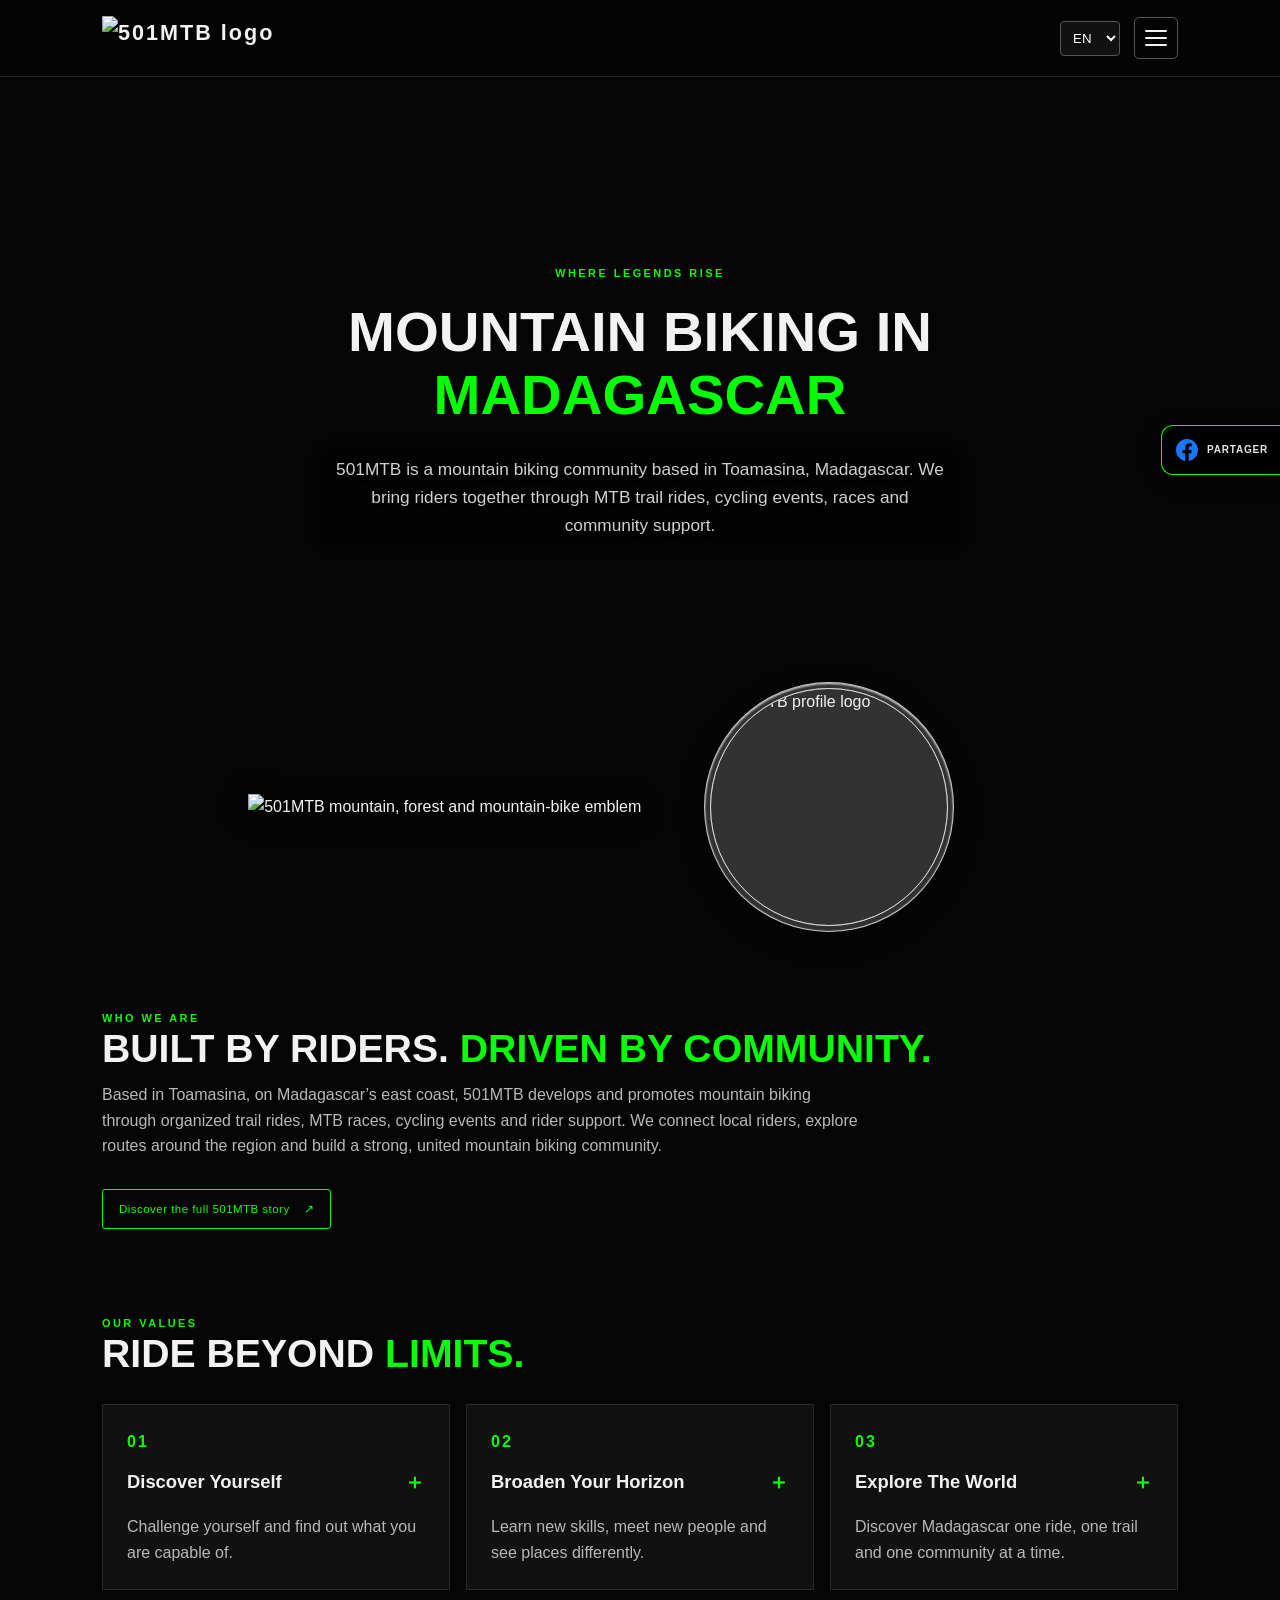
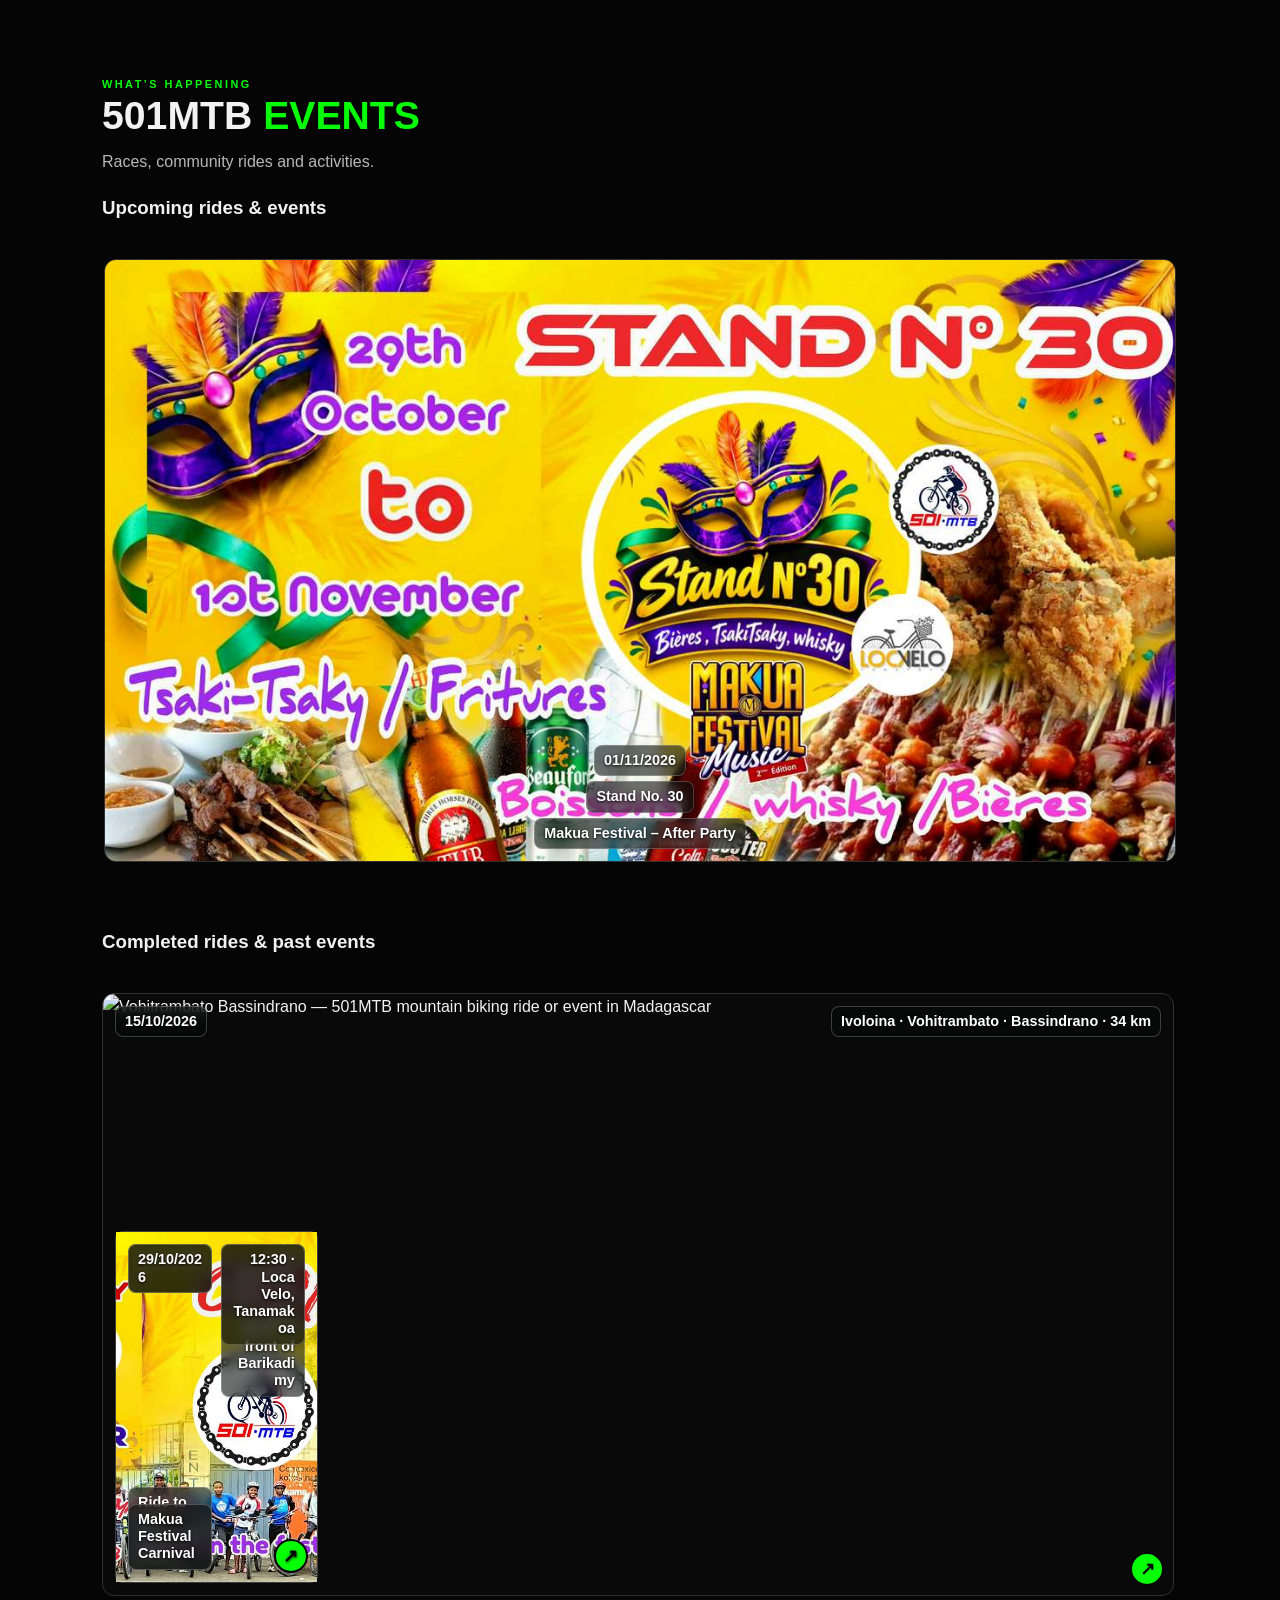
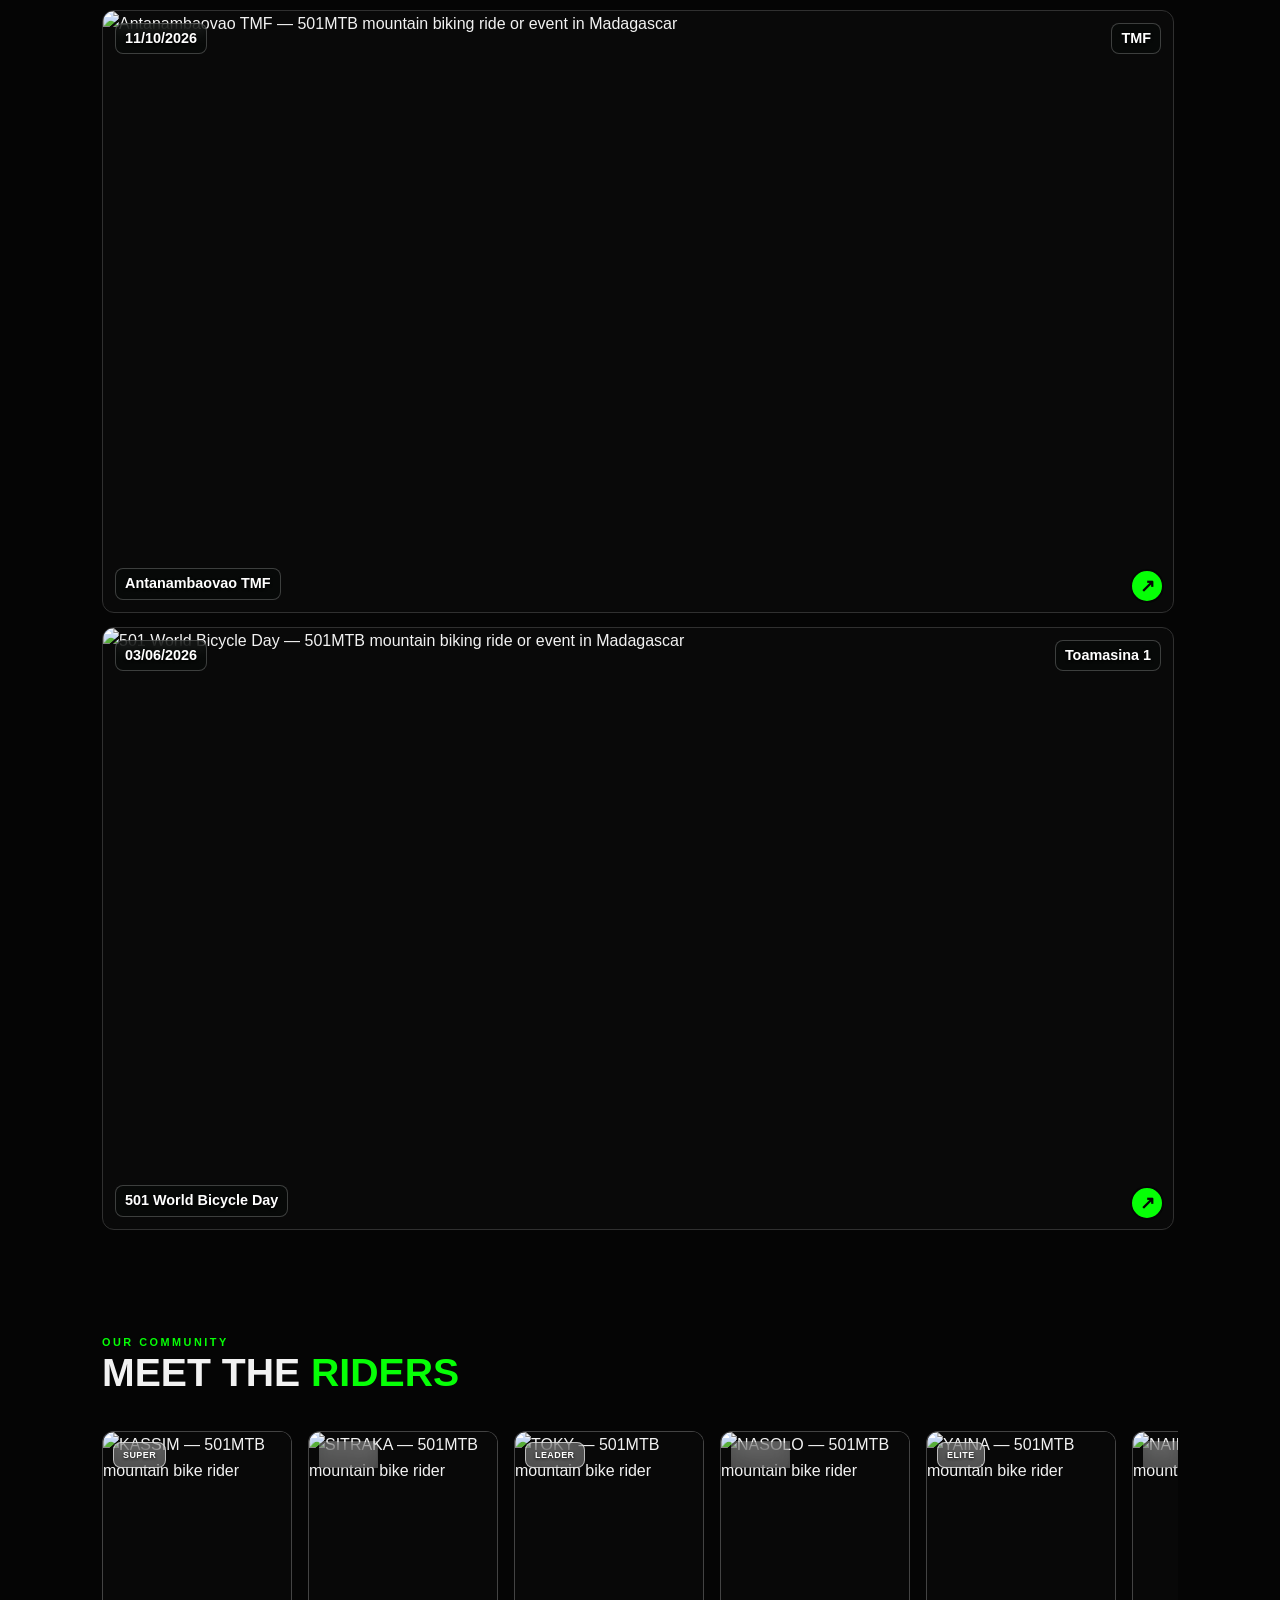
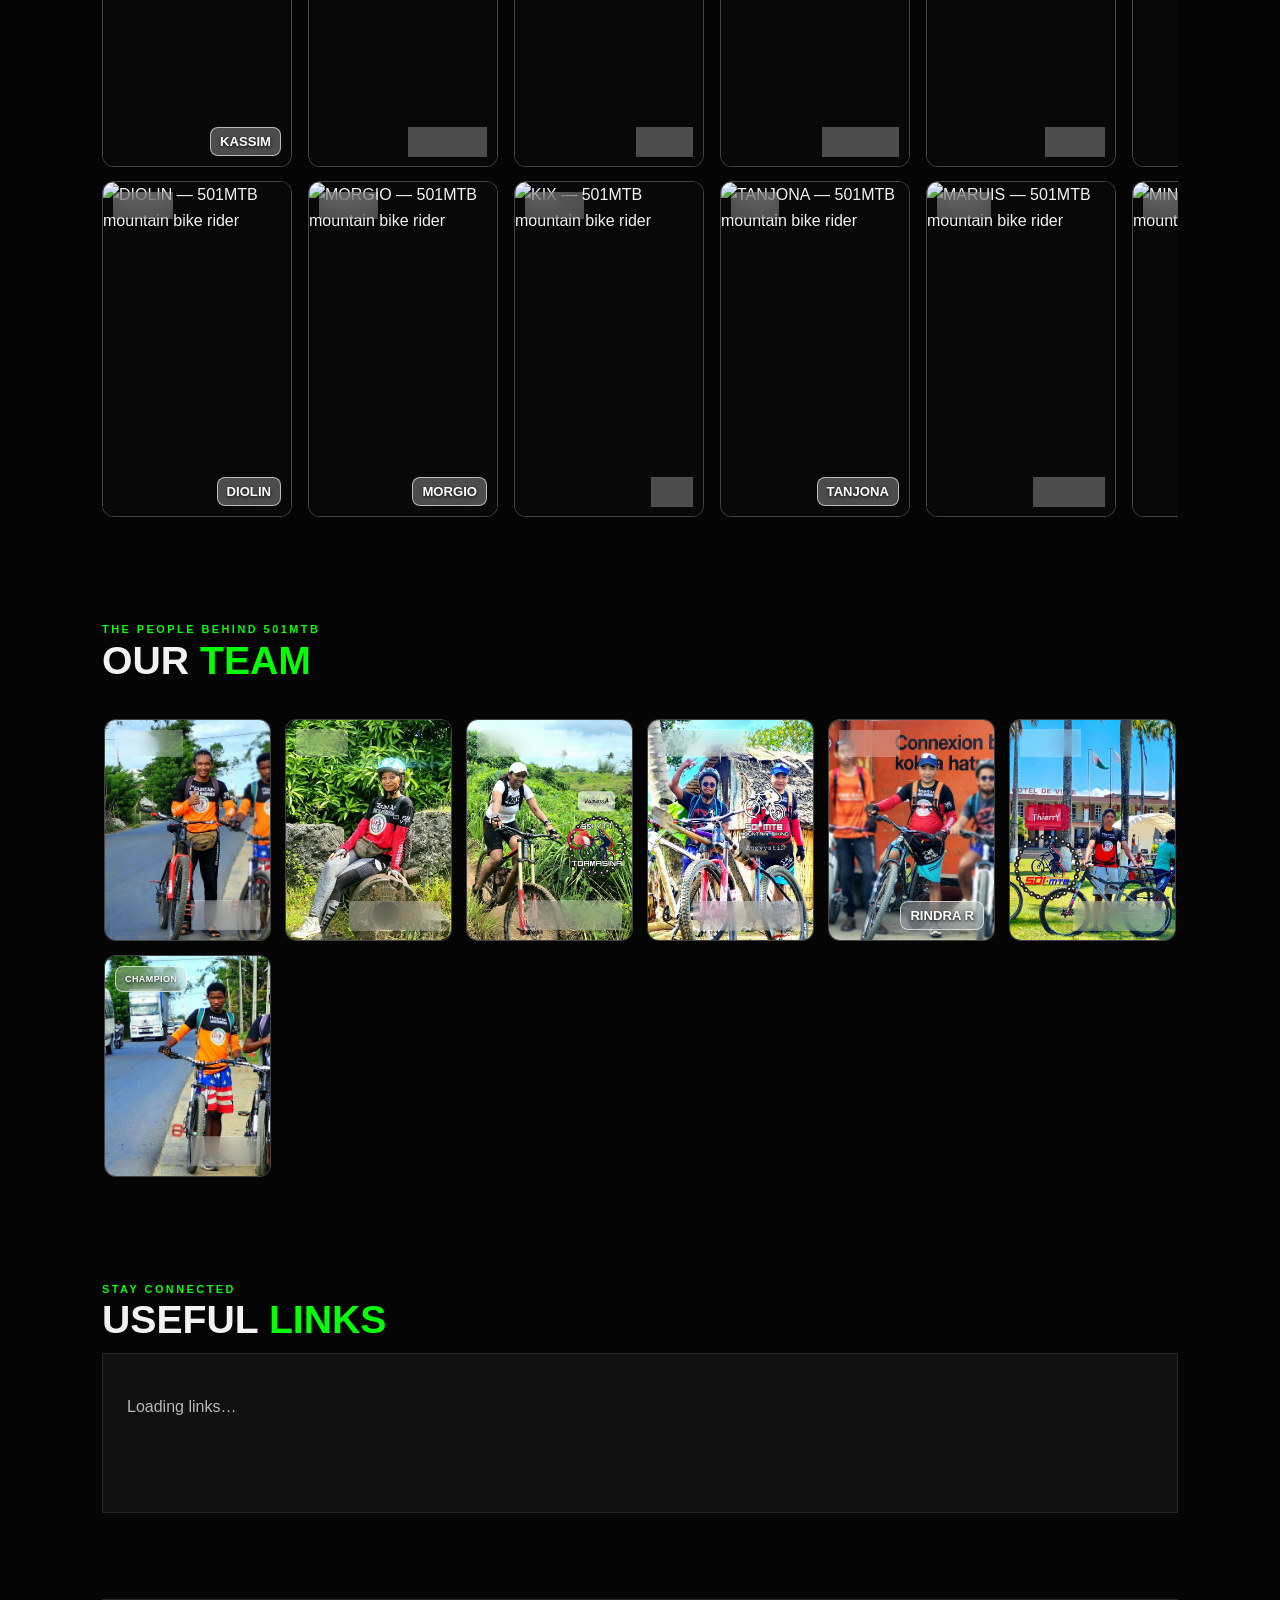
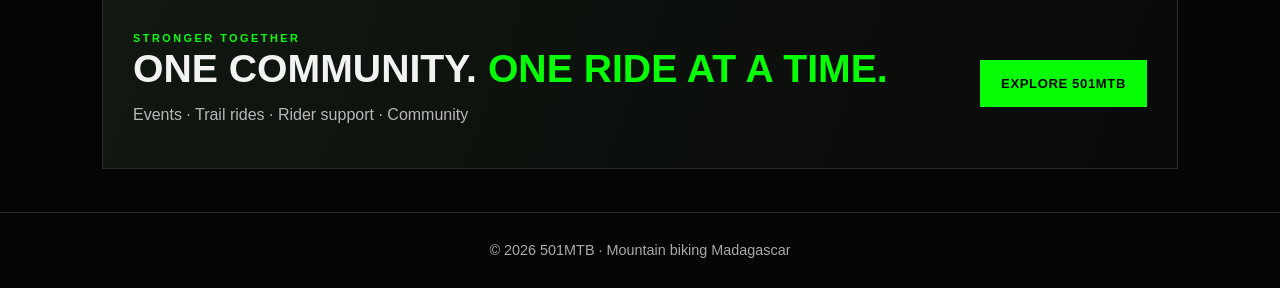
==== commit 32231ac2: "Refresh cache versions for updated scripts" ====
--- a/index.html
+++ b/index.html
@@ -74,13 +74,13 @@
 <script src="./assets/js/translations.js?v=1"></script>
 
 <script src="./assets/js/xlsx.full.min.js"></script>
-<script src="./assets/js/workbook-content.js?v=1"></script>
+<script src="./assets/js/workbook-content.js?v=2"></script>
 
 
 <script src="./assets/js/navigation.js?v=1"></script>
 
 
-<script src="./assets/js/hero-slider.js?v=1"></script>
+<script src="./assets/js/hero-slider.js?v=2"></script>
 
 
 <a id="mtb-facebook-share" href="https://www.facebook.com/sharer/sharer.php?u=https%3A%2F%2F501mtb.github.io%2F" target="_blank" rel="noopener noreferrer" aria-label="Partager le site 501MTB sur Facebook" title="Partager 501MTB sur Facebook">
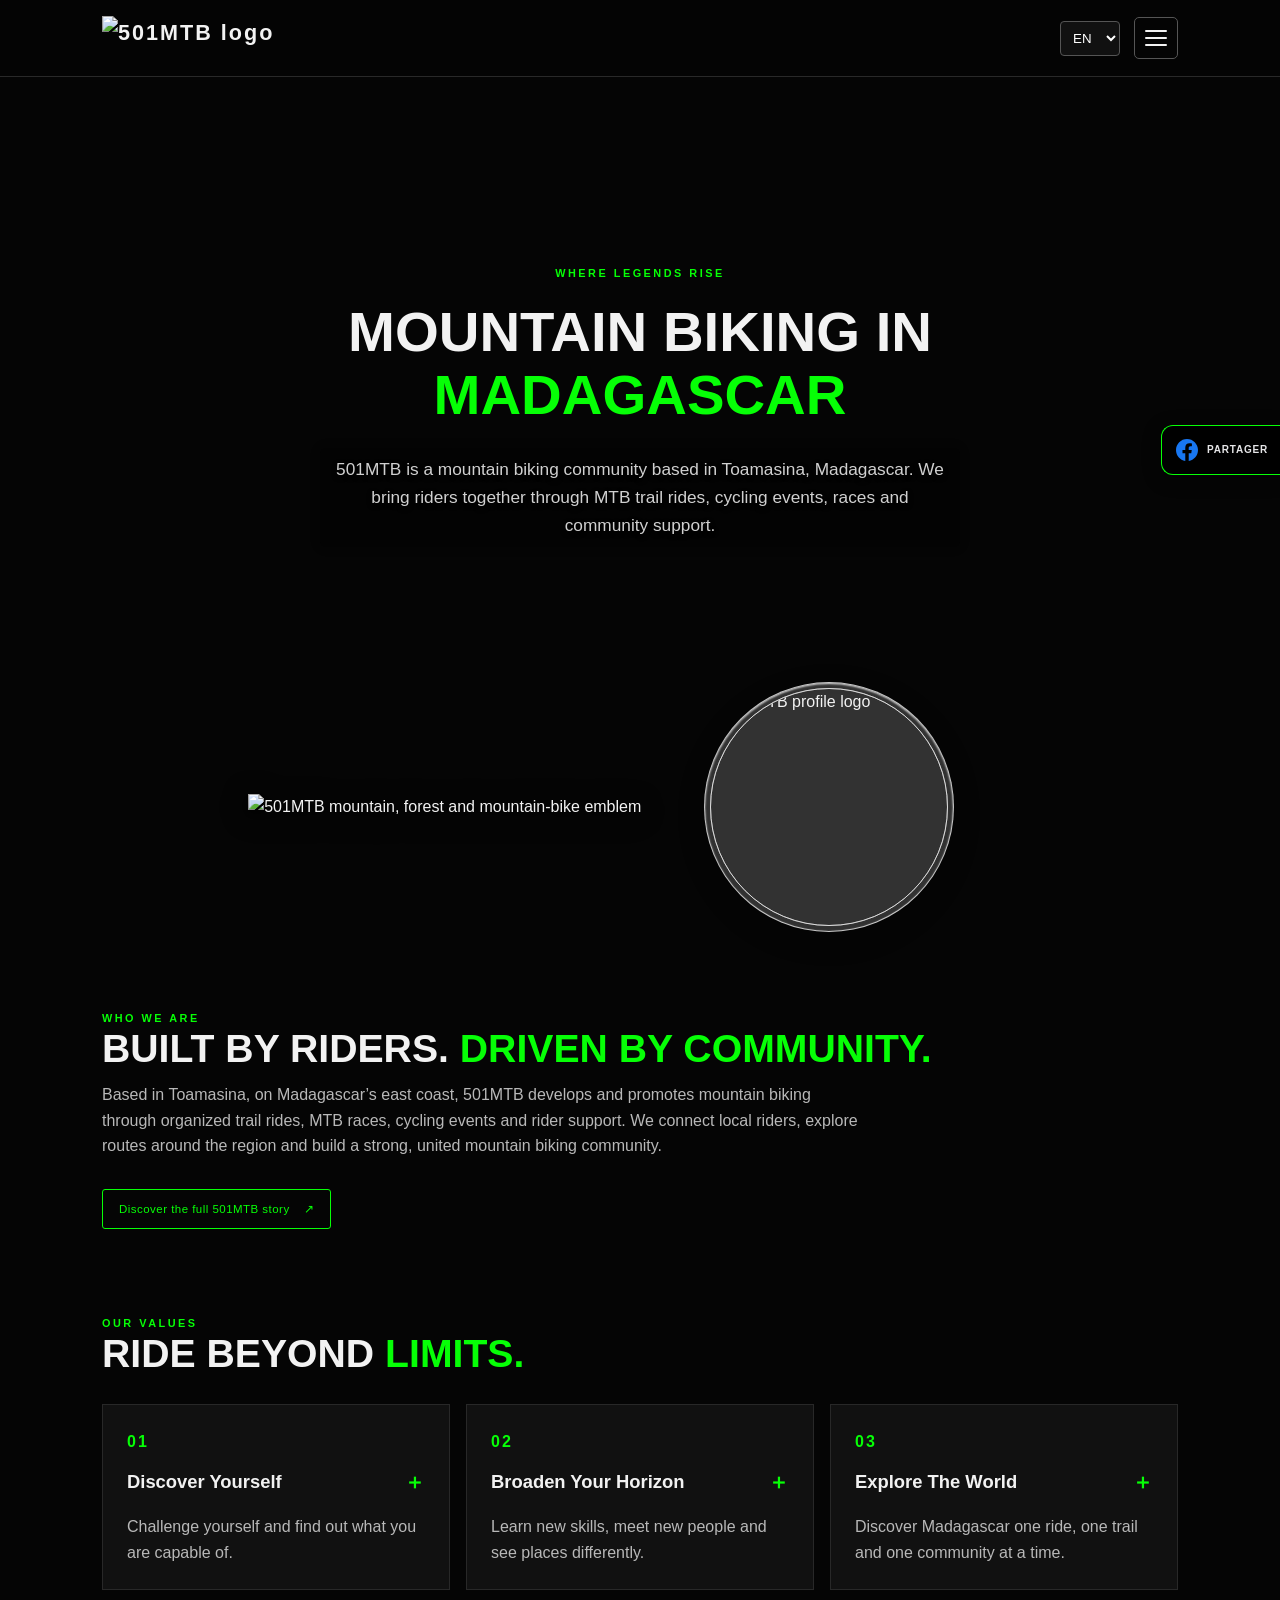
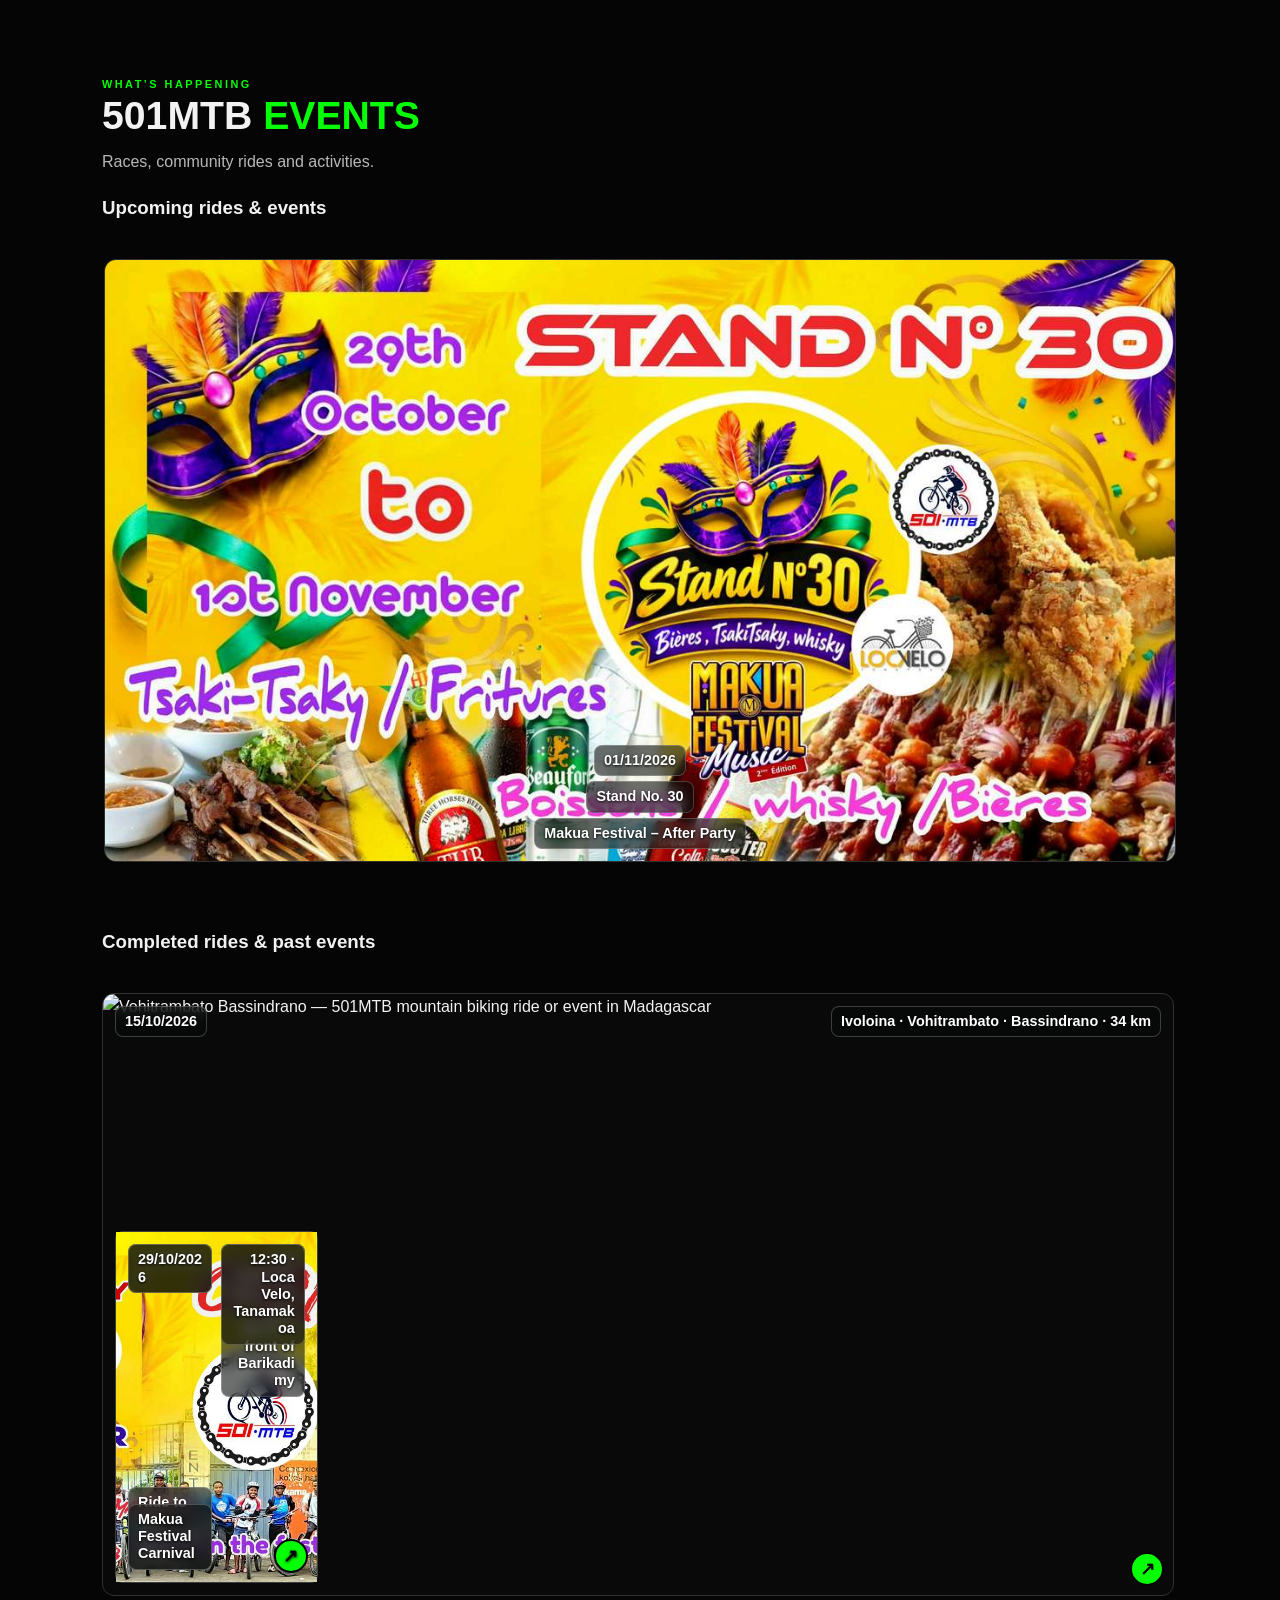
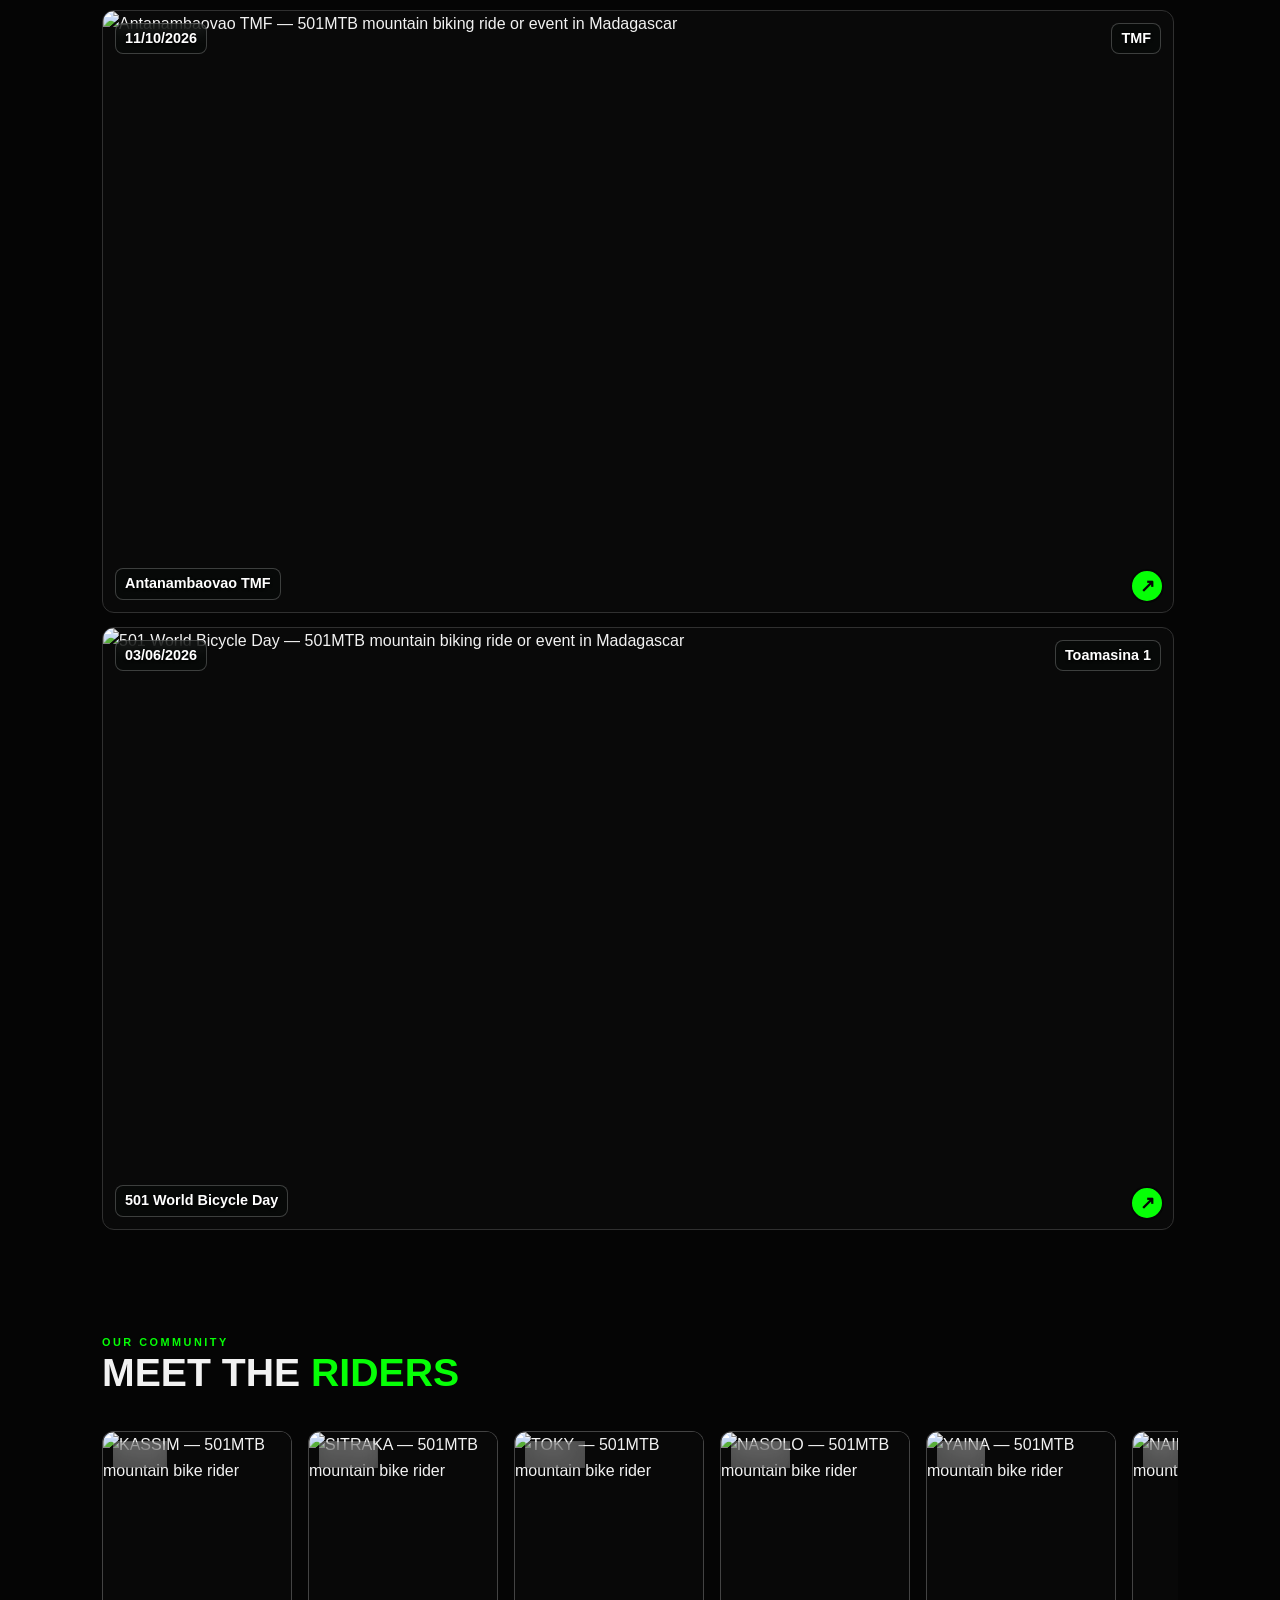
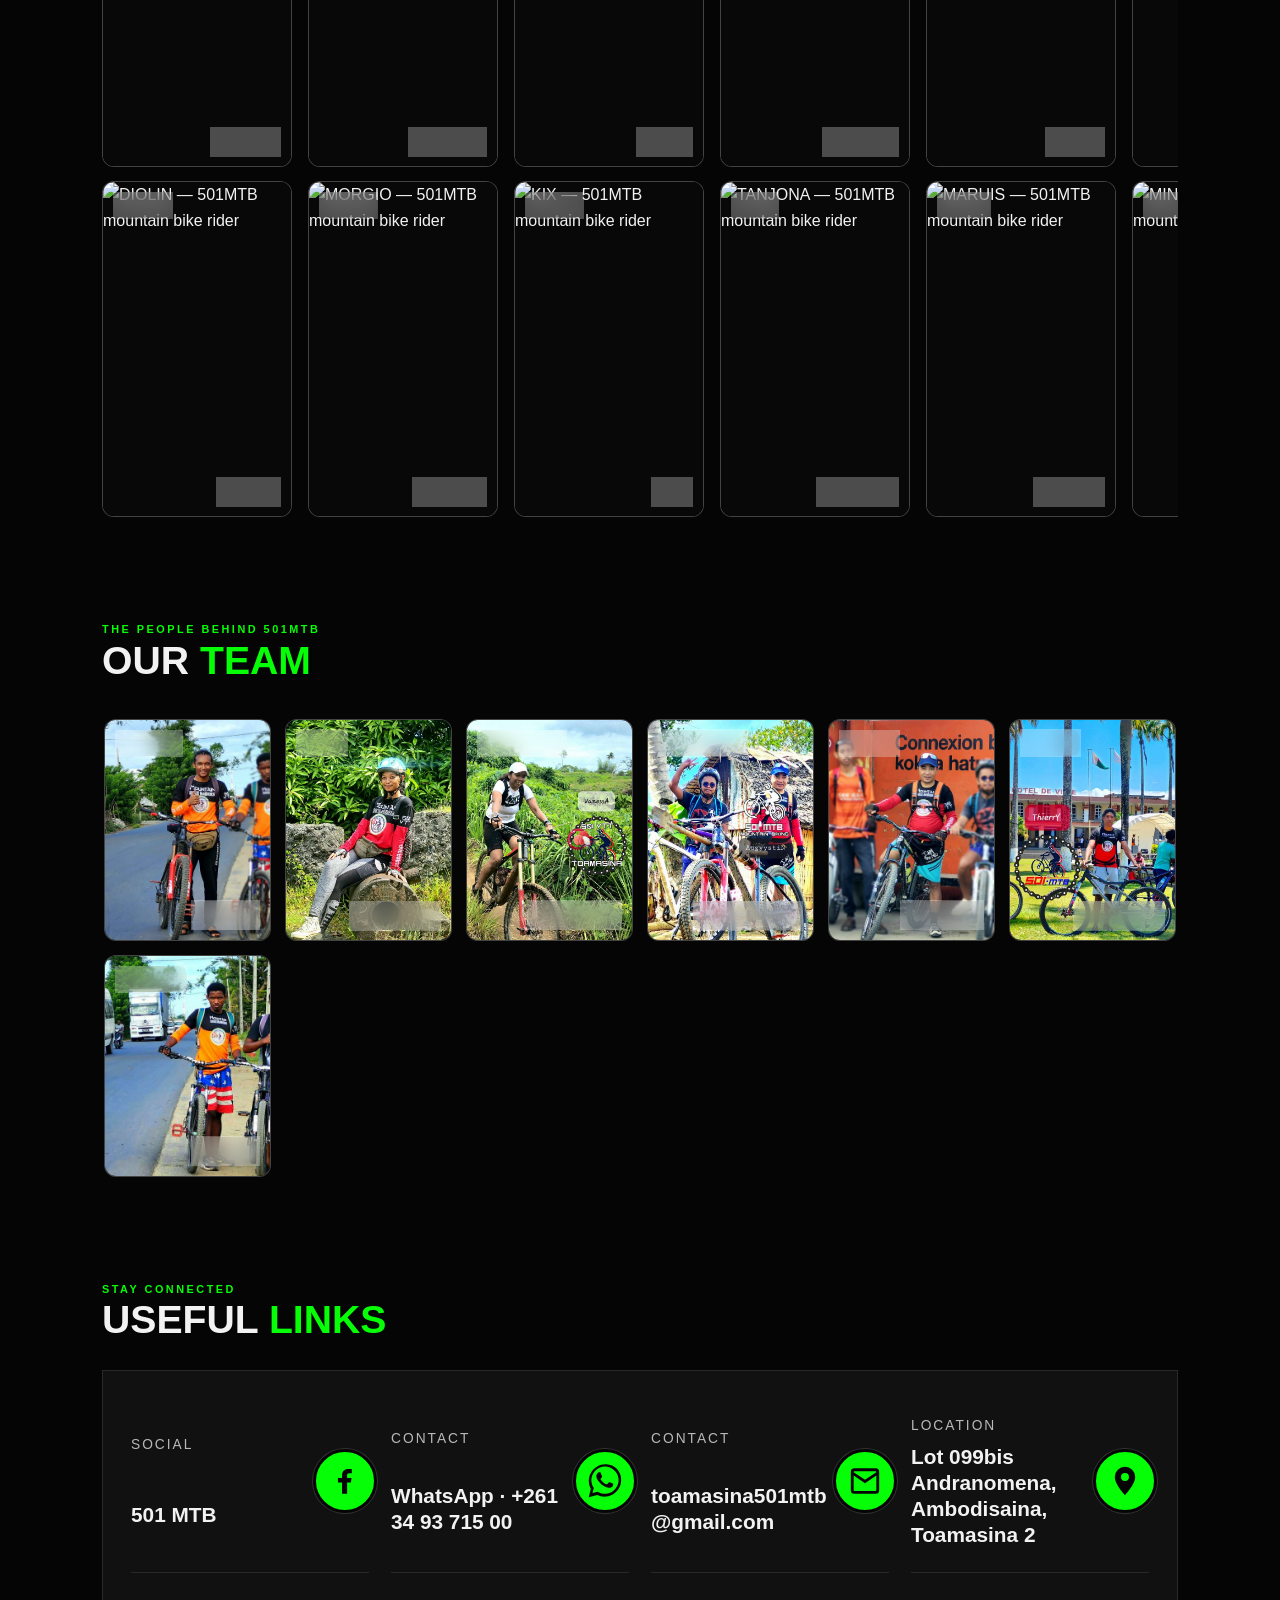
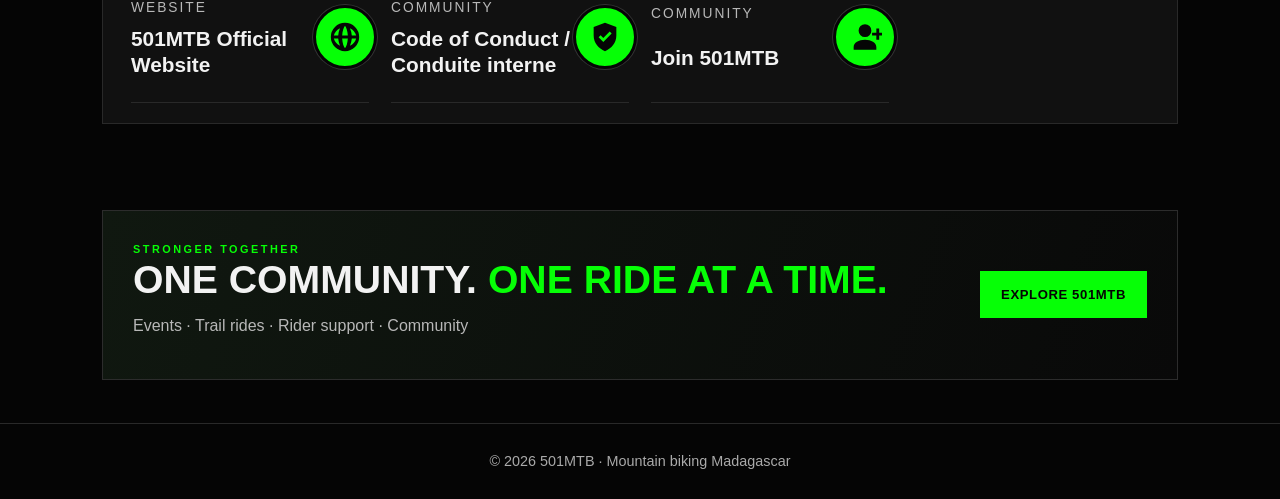
==== commit 9d2e8353: "Load Useful Links independently of workbook" ====
--- a/index.html
+++ b/index.html
@@ -75,6 +75,7 @@
 
 <script src="./assets/js/xlsx.full.min.js"></script>
 <script src="./assets/js/workbook-content.js?v=2"></script>
+<script src="./assets/js/useful-links.js?v=1"></script>
 
 
 <script src="./assets/js/navigation.js?v=1"></script>
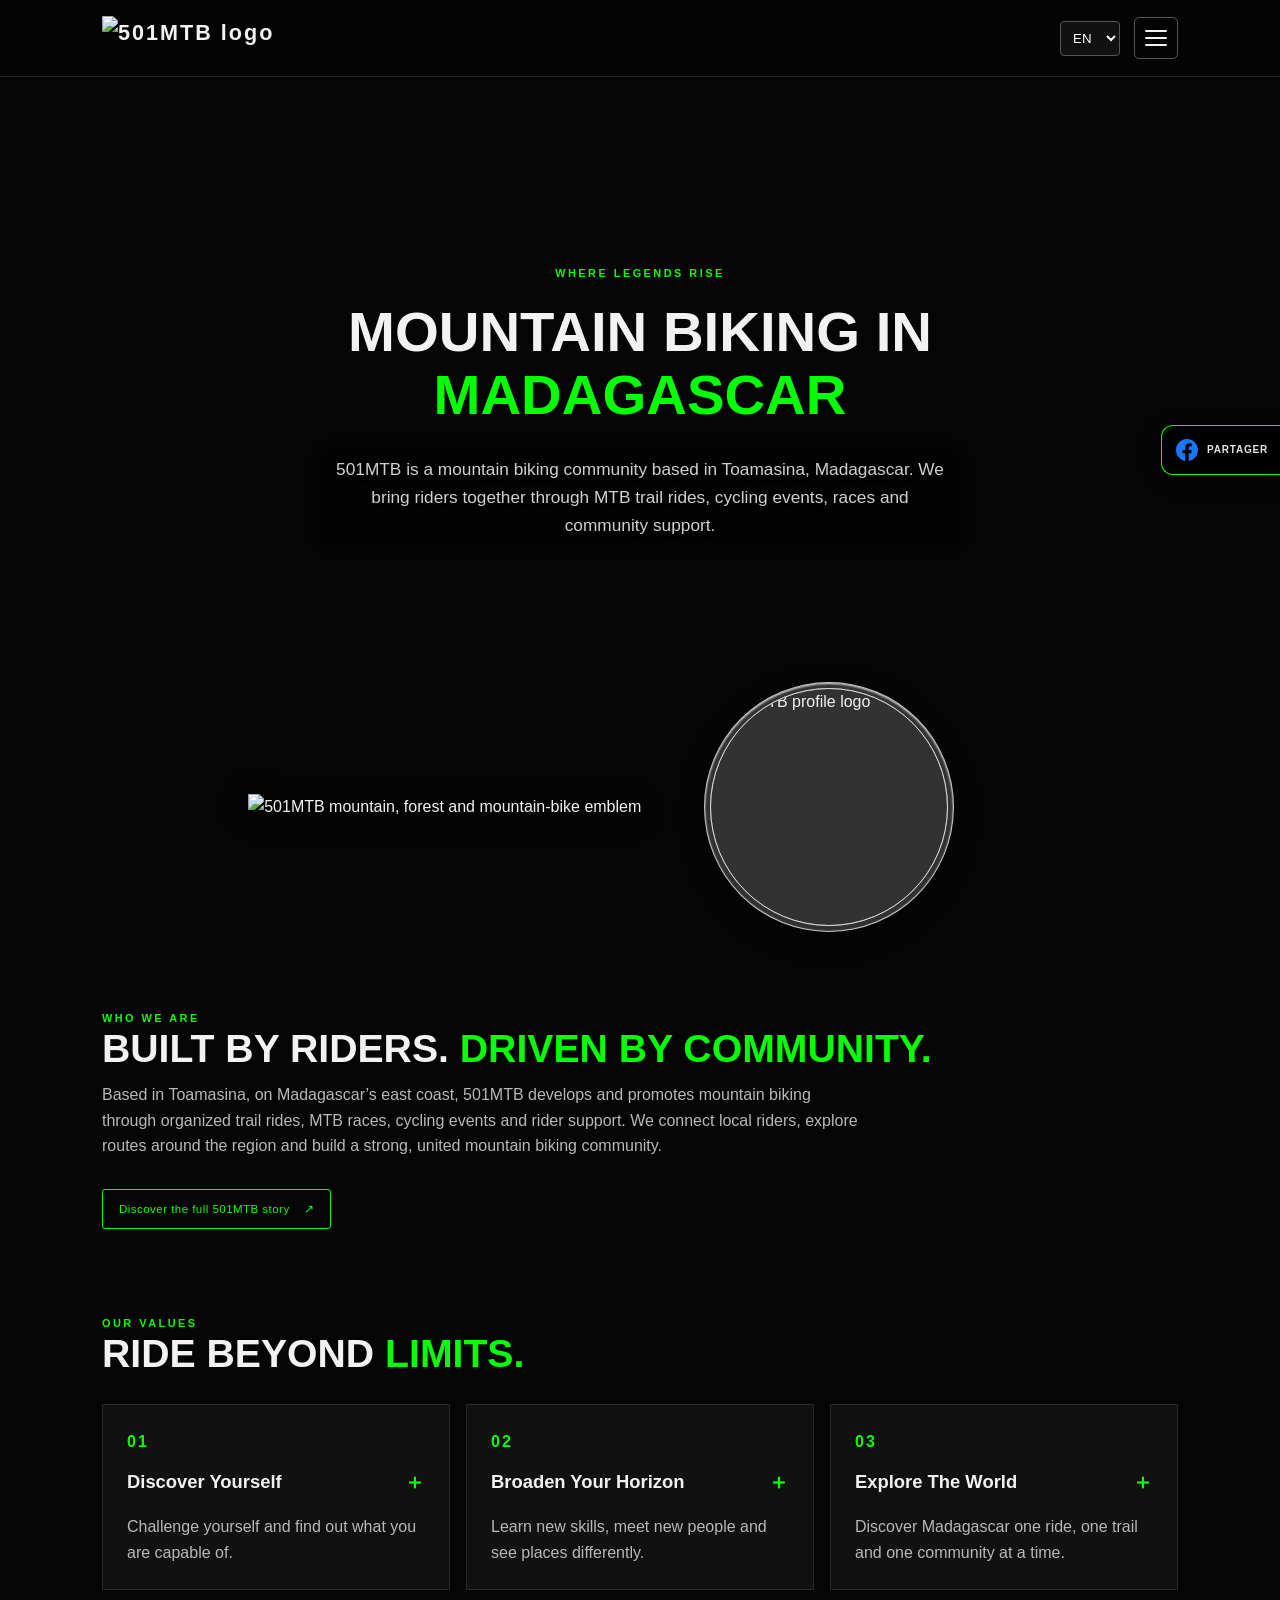
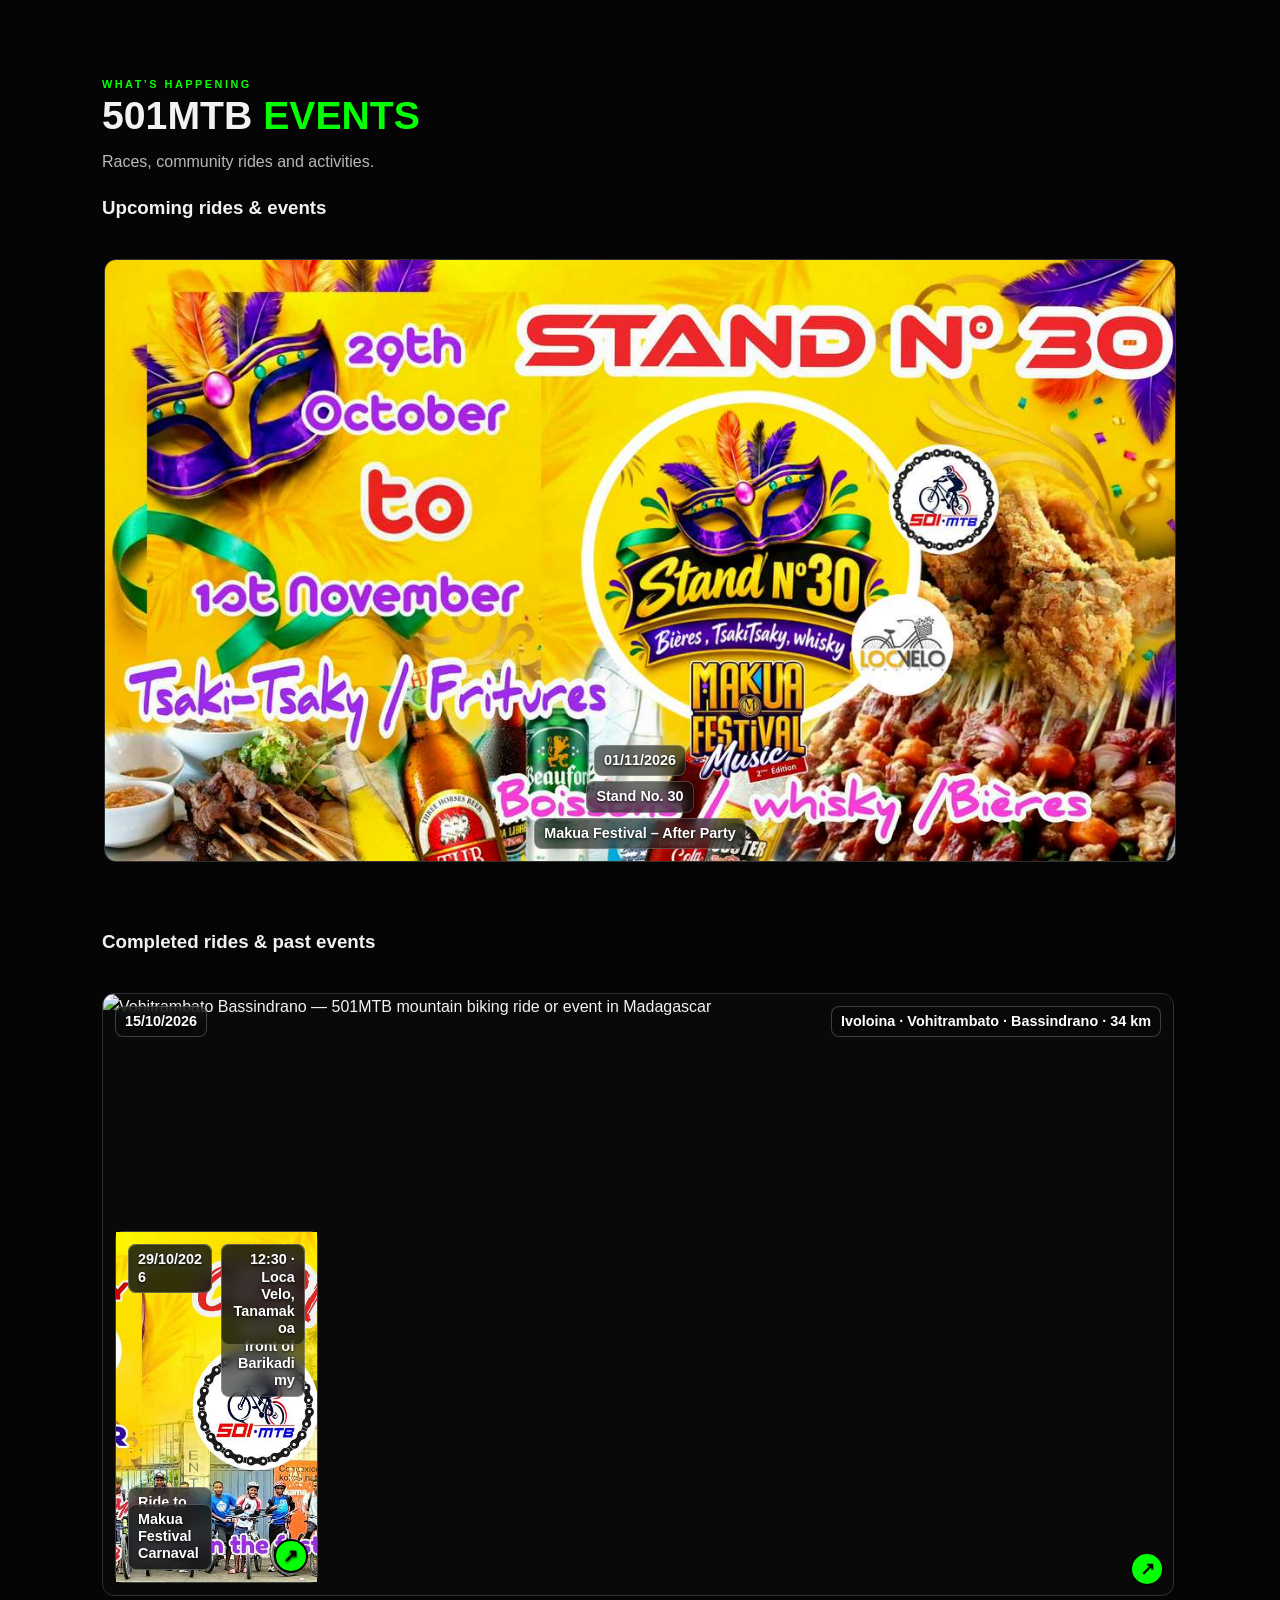
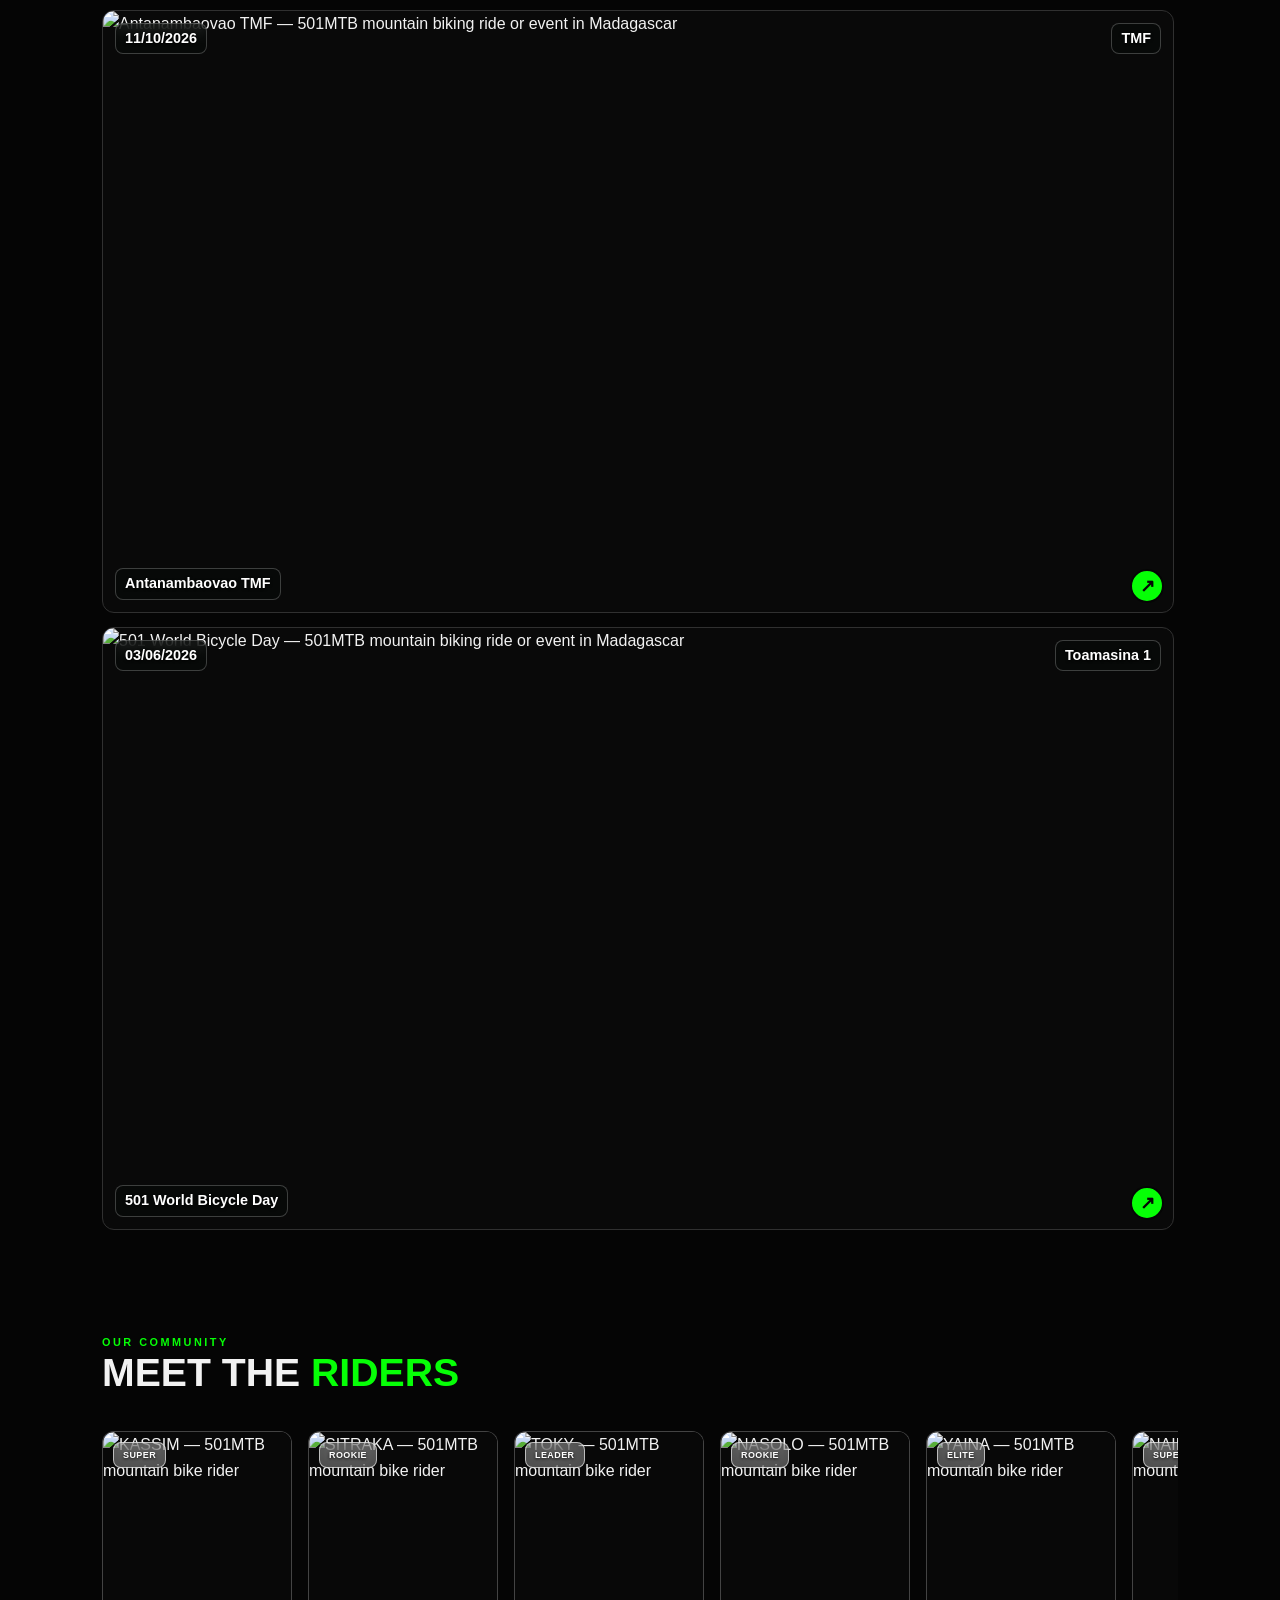
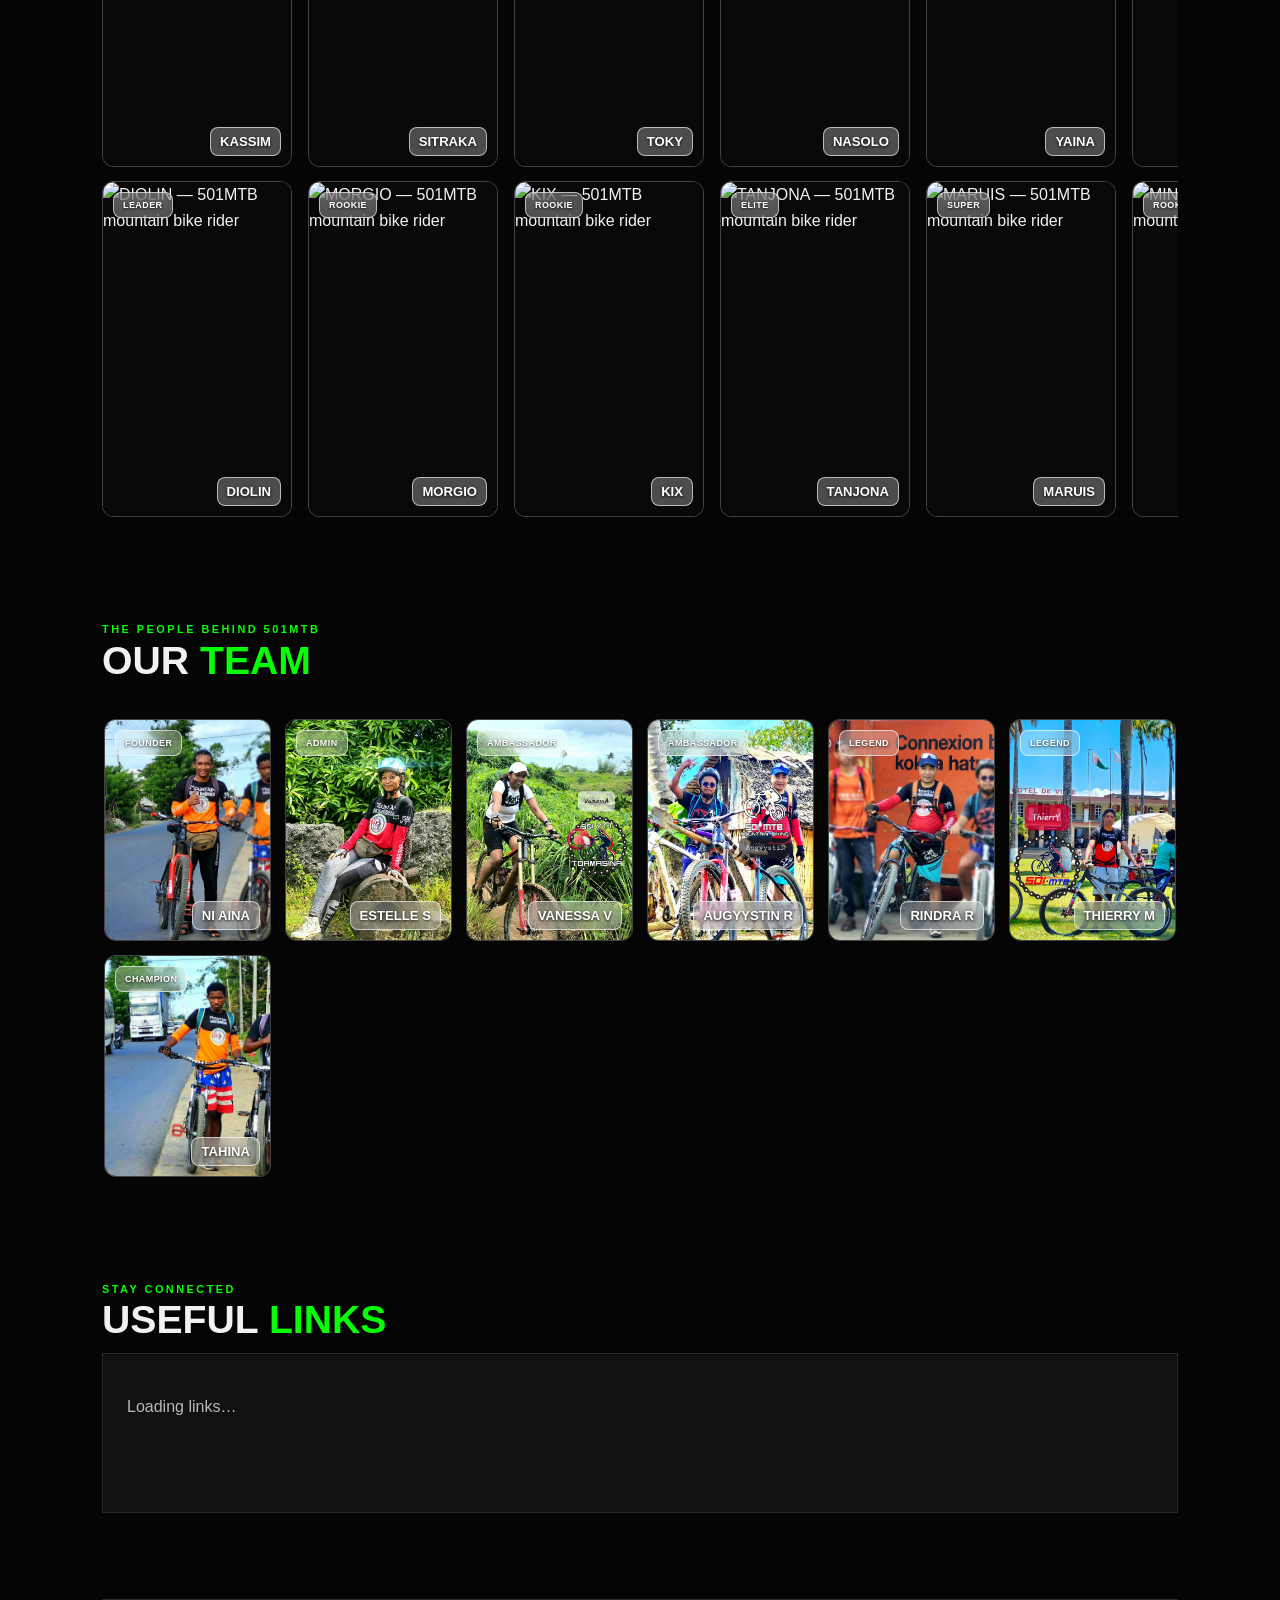
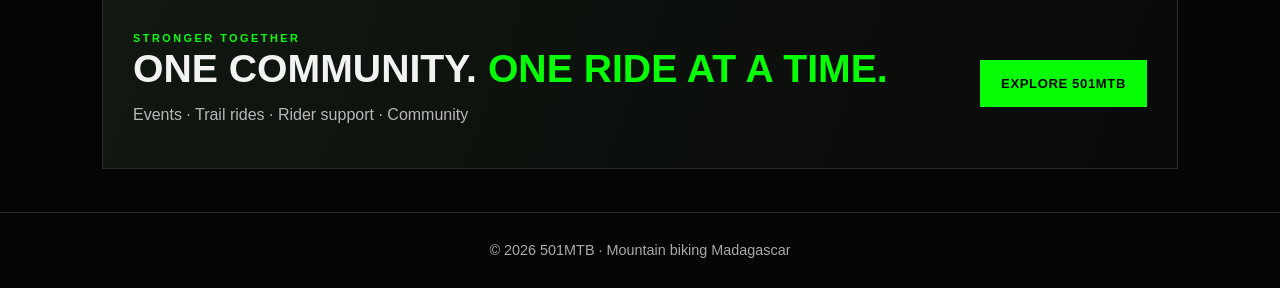
==== commit 676e5aca: "Correct Makua Festival Carnaval naming" ====
--- a/index.html
+++ b/index.html
@@ -40,14 +40,299 @@
   }
 }
 </script>
-<link rel="stylesheet" href="./assets/css/01-base.css?v=1">
-<link rel="stylesheet" href="./assets/css/02-rides.css?v=1">
-<link rel="stylesheet" href="./assets/css/03-members.css?v=1">
-<link rel="stylesheet" href="./assets/css/04-footer-responsive.css?v=1">
-<link rel="stylesheet" href="./assets/css/05-members-overrides.css?v=1">
-<link rel="stylesheet" href="./assets/css/06-navigation.css?v=1">
-<link rel="stylesheet" href="./assets/css/07-hero-pdp.css?v=1">
-<link rel="stylesheet" href="./assets/css/08-social-brand.css?v=1">
+<style>
+:root{color-scheme:dark;--black:#050505;--panel:#111;--white:#f2f2f2;--muted:#b8b8b8;--green:#06ff06}
+@font-face{font-family:"Ethnocentric";src:url("./assets/fonts/Ethnocentric.otf") format("opentype");font-weight:400;font-style:normal;font-display:swap}
+.eyebrow{font-family:"Ethnocentric",Arial,Helvetica,sans-serif}
+*{box-sizing:border-box}html{scroll-behavior:smooth}body{margin:0;background:var(--black);color:var(--white);font-family:Arial,Helvetica,sans-serif;line-height:1.6}a{color:inherit}header{position:sticky;top:0;z-index:5;background:#050505ed;border-bottom:1px solid #292929}.nav{max-width:1120px;margin:auto;padding:16px 22px;display:flex;align-items:center;justify-content:space-between;gap:20px}.brand{font-weight:900;font-size:1.35rem;letter-spacing:2px;text-decoration:none}.brand span{color:var(--green)}nav{display:flex;align-items:center;gap:22px;flex-wrap:wrap}nav a{text-decoration:none;font-size:.9rem}nav a:hover,.accent{color:var(--green)}select{background:#111;color:white;border:1px solid #555;padding:8px;border-radius:4px}.hero{min-height:72vh;display:grid;place-items:center;text-align:center;padding:80px 22px;background:radial-gradient(ellipse at 50% 75%,#103010 0, #080d08 30%,#050505 68%)}.hero-inner{max-width:850px}.eyebrow{color:var(--green);letter-spacing:4px;font-weight:700;font-size:.82rem;text-transform:uppercase}.hero h1{font-size:clamp(2.8rem,8vw,6.5rem);line-height:.98;letter-spacing:2px;margin:18px 0;text-transform:uppercase}.hero h1 span{color:var(--green)}.hero p{max-width:640px;margin:22px auto;color:#d0d0d0;font-size:1.08rem}.actions{display:flex;justify-content:center;gap:12px;flex-wrap:wrap;margin-top:28px}.button{display:inline-block;padding:12px 20px;border:1px solid var(--green);text-decoration:none;font-weight:700;text-transform:uppercase;letter-spacing:1px}.button.primary{background:var(--green);color:#050505}.button:hover{transform:translateY(-2px)}section{max-width:1120px;margin:auto;padding:43px 22px}section h2{text-transform:uppercase;font-size:clamp(1.8rem,4vw,3rem);line-height:1.1;margin:0 0 11px}section h2 span{color:var(--green)}.intro{max-width:760px;color:var(--muted);margin-top:10px;margin-bottom:10px}.cards{display:grid;grid-template-columns:repeat(3,minmax(0,1fr));gap:16px;margin-top:28px}.card{background:var(--panel);border:1px solid #282828;padding:24px;min-height:160px}.card .number{color:var(--green);font-weight:900;letter-spacing:2px}.card h3{text-transform:uppercase;margin:10px 0}.card p{color:var(--muted);margin-bottom:0}.callout{border:1px solid #2c2c2c;padding:30px;display:flex;align-items:center;justify-content:space-between;gap:22px;background:linear-gradient(110deg,#101810,#090909)}footer{border-top:1px solid #292929;padding:26px 22px;text-align:center;color:#aaa;font-size:.9rem}
+/* Completed rides: photo cards with translucent captions */
+.ride-gallery{display:grid!important;width:100%;grid-template-columns:unset!important;grid-template-rows:repeat(3,auto)!important;grid-auto-flow:column!important;grid-auto-columns:100%!important;gap:14px;overflow-x:auto!important;overflow-y:hidden;padding:8px 2px 18px;scroll-snap-type:x mandatory;-webkit-overflow-scrolling:touch;scrollbar-width:thin;align-items:stretch}
+.ride-gallery>.past-ride-card{position:relative;min-width:0;min-height:0;padding:0;overflow:hidden;aspect-ratio:16/9;scroll-snap-align:start;border:1px solid #303030;border-radius:12px;background:#090909}
+.ride-gallery .event-photo{position:absolute;inset:0;margin:0;height:100%;width:100%}
+.ride-gallery .event-photo img{display:block;width:100%;height:100%!important;max-height:none!important;object-fit:cover!important;margin:0!important}
+.ride-gallery .event-photo .story-link{right:9px;bottom:9px;z-index:3}
+.ride-gallery .ride-glass{position:absolute;inset:0;z-index:2;pointer-events:none;color:#fff}
+.ride-gallery .ride-glass-side{position:absolute;width:max-content;max-width:48%;min-width:0;padding:6px 9px;background:rgba(8,12,10,.58);border:1px solid rgba(255,255,255,.22);border-radius:8px;backdrop-filter:blur(7px);-webkit-backdrop-filter:blur(7px);font-size:.72rem;line-height:1.2;text-shadow:0 1px 3px #000;overflow-wrap:anywhere}
+.ride-gallery .ride-glass-date{top:12px;left:12px;max-width:42%;text-align:left}
+.ride-gallery .ride-glass-location{top:12px;right:12px;max-width:42%;text-align:right}
+.ride-gallery .ride-glass-description{left:12px;bottom:12px;max-width:42%;text-align:left}
+.ride-gallery .ride-glass-title{left:12px;bottom:12px;right:auto;width:max-content;max-width:42%;text-align:left}
+.ride-gallery .ride-glass-description span{display:-webkit-box;-webkit-box-orient:vertical;-webkit-line-clamp:2;overflow:hidden}
+.ride-gallery .ride-glass strong{display:block;font-size:.9rem;line-height:1.2;overflow-wrap:anywhere}
+.ride-gallery .ride-glass span{display:block;margin-top:3px;color:#f0f0f0}
+@media(max-width:600px){.ride-gallery{grid-template-columns:unset!important;grid-template-rows:repeat(3,auto)!important;grid-auto-flow:column!important;grid-auto-columns:100%!important}.ride-gallery>.past-ride-card{aspect-ratio:16/9}.ride-gallery .ride-glass-side{padding:5px 7px;font-size:.66rem}.ride-gallery .ride-glass strong{font-size:.74rem}.ride-gallery .ride-glass-date{top:10px;left:10px;max-width:42%}.ride-gallery .ride-glass-location{top:10px;right:10px;max-width:42%}.ride-gallery .ride-glass-description{left:10px;bottom:10px;max-width:42%}.ride-gallery .ride-glass-title{left:10px;bottom:10px;right:auto;max-width:42%;text-align:left}}
+@media(min-width:900px){.ride-gallery{grid-template-columns:unset!important;grid-template-rows:repeat(3,auto)!important;grid-auto-flow:column!important;grid-auto-columns:100%!important}}
+@media(min-width:601px) and (max-width:900px){.ride-gallery{grid-template-columns:unset!important;grid-template-rows:repeat(2,auto)!important;grid-auto-flow:column!important;grid-auto-columns:calc((100% - 14px)/2)!important;overflow-x:auto!important;overflow-y:hidden!important}.ride-gallery>.past-ride-card{width:100%;min-width:0;aspect-ratio:4/3}}
+/* Force upcoming rides to use the same photo-card layout as completed rides */
+#upcoming-events-list{display:grid!important;grid-template-columns:unset!important;grid-template-rows:repeat(3,auto)!important;grid-auto-flow:column!important;grid-auto-columns:100%!important;gap:14px;overflow-x:auto!important;overflow-y:hidden!important;padding:8px 2px 18px;scroll-snap-type:x mandatory;-webkit-overflow-scrolling:touch;align-items:stretch}
+#upcoming-events-list>.past-ride-card{position:relative!important;display:block!important;width:100%!important;min-width:0!important;min-height:0!important;height:auto!important;padding:0!important;overflow:hidden!important;aspect-ratio:16/9!important;scroll-snap-align:start;border:1px solid #303030;border-radius:12px;background:#090909}
+#upcoming-events-list>.past-ride-card>.event-photo{position:absolute!important;inset:0!important;margin:0!important;height:100%!important;width:100%!important}
+#upcoming-events-list>.past-ride-card>.event-photo img{display:block!important;width:100%!important;height:100%!important;max-height:none!important;object-fit:cover!important;margin:0!important}
+#upcoming-events-list>.past-ride-card>.ride-glass{position:absolute!important;inset:0!important;z-index:2!important;pointer-events:none!important;color:#fff}
+#upcoming-events-list .ride-glass-side{position:absolute!important;width:max-content!important;max-width:42%!important;min-width:0!important;padding:6px 9px!important;background:rgba(8,12,10,.58)!important;border:1px solid rgba(255,255,255,.22)!important;border-radius:8px!important;backdrop-filter:blur(7px);-webkit-backdrop-filter:blur(7px);font-size:.72rem;line-height:1.2;text-shadow:0 1px 3px #000;overflow-wrap:anywhere}
+#upcoming-events-list .ride-glass-date{top:12px!important;left:12px!important;text-align:left!important}
+#upcoming-events-list .ride-glass-location{top:12px!important;right:12px!important;text-align:right!important}
+#upcoming-events-list .ride-glass-title{left:12px!important;bottom:12px!important;right:auto!important;text-align:left!important}
+#upcoming-events-list .ride-glass strong{display:block!important;font-size:.9rem!important;line-height:1.2!important;overflow-wrap:anywhere}
+@media(max-width:600px){#upcoming-events-list{grid-template-columns:unset!important;grid-template-rows:repeat(3,auto)!important;grid-auto-flow:column!important;grid-auto-columns:100%!important}#upcoming-events-list>.past-ride-card{aspect-ratio:16/9!important}#upcoming-events-list .ride-glass-side{padding:5px 7px!important;font-size:.66rem}#upcoming-events-list .ride-glass strong{font-size:.74rem!important}#upcoming-events-list .ride-glass-date{top:10px!important;left:10px!important}#upcoming-events-list .ride-glass-location{top:10px!important;right:10px!important}#upcoming-events-list .ride-glass-title{left:10px!important;bottom:10px!important}}
+@media(min-width:601px) and (max-width:900px){#upcoming-events-list{grid-template-columns:unset!important;grid-template-rows:repeat(2,auto)!important;grid-auto-flow:column!important;grid-auto-columns:calc((100% - 14px)/2)!important;overflow-x:auto!important;overflow-y:hidden!important}#upcoming-events-list>.past-ride-card{width:100%!important;min-width:0!important;aspect-ratio:4/3!important}}
+/* Center all ride captions together along the bottom, leaving the link clear */
+.ride-gallery .ride-glass{display:flex!important;flex-direction:column!important;align-items:center!important;justify-content:flex-end!important;gap:5px!important;padding:12px!important}
+.ride-gallery .ride-glass-side{position:static!important;inset:auto!important;transform:none!important;width:max-content!important;max-width:100%!important;text-align:center!important;margin:0!important}
+.ride-gallery .ride-glass-date,.ride-gallery .ride-glass-location,.ride-gallery .ride-glass-title,.ride-gallery .ride-glass-description{position:static!important;left:auto!important;right:auto!important;top:auto!important;bottom:auto!important;text-align:center!important;max-width:100%!important}
+#upcoming-events-list .ride-glass{display:flex!important;flex-direction:column!important;align-items:center!important;justify-content:flex-end!important;gap:5px!important;padding:12px!important}
+#upcoming-events-list .ride-glass-side{position:static!important;inset:auto!important;transform:none!important;width:max-content!important;max-width:100%!important;text-align:center!important;margin:0!important}
+#upcoming-events-list .ride-glass-date,#upcoming-events-list .ride-glass-location,#upcoming-events-list .ride-glass-title{position:static!important;left:auto!important;right:auto!important;top:auto!important;bottom:auto!important;text-align:center!important;max-width:100%!important}
+@media(max-width:600px){.ride-gallery .ride-glass,#upcoming-events-list .ride-glass{gap:4px!important;padding:10px!important}.ride-gallery .ride-glass-side,#upcoming-events-list .ride-glass-side{padding:4px 7px!important}.ride-gallery .ride-glass strong,#upcoming-events-list .ride-glass strong{font-size:.74rem!important}}
+/* Completed rides keep the three-corner caption layout; reserve bottom-right for the story link */
+#past-events-list .ride-glass{display:block!important;padding:0!important}
+#past-events-list .ride-glass-side{position:absolute!important;inset:auto!important;transform:none!important;width:max-content!important;max-width:42%!important;min-width:0!important;margin:0!important;padding:6px 9px!important;text-align:left!important}
+#past-events-list .ride-glass-date{top:12px!important;left:12px!important;right:auto!important;bottom:auto!important;text-align:left!important}
+#past-events-list .ride-glass-location{top:12px!important;right:12px!important;left:auto!important;bottom:auto!important;text-align:right!important}
+#past-events-list .ride-glass-title{left:12px!important;bottom:12px!important;right:auto!important;top:auto!important;text-align:left!important}
+@media(max-width:600px){#past-events-list .ride-glass-side{padding:5px 7px!important;font-size:.66rem!important}#past-events-list .ride-glass-date{top:10px!important;left:10px!important}#past-events-list .ride-glass-location{top:10px!important;right:10px!important}#past-events-list .ride-glass-title{left:10px!important;bottom:10px!important}#past-events-list .ride-glass strong{font-size:.74rem!important}}
+/* Compact icon links for event and useful-link cards */
+.event-photo{position:relative;overflow:hidden;margin-bottom:12px}.event-photo img{margin-bottom:0!important}.event-photo .story-link{position:absolute;right:9px;bottom:20px;width:34px;height:34px;border-radius:50%;display:grid;place-items:center;background:#06ff06;color:#050505;text-decoration:none;border:2px solid #050505;font-size:18px;font-weight:900;line-height:1}
+.compact-link-wrap{margin:10px 0 0!important}.compact-link{display:inline-grid;place-items:center;width:34px;height:34px;border-radius:50%;background:#06ff06;color:#050505;text-decoration:none;font-size:18px;font-weight:900;line-height:1;border:2px solid #050505}.compact-link:focus-visible,.event-photo .story-link:focus-visible{outline:2px solid white;outline-offset:2px}
+/* Riders and Team: two fixed rows with horizontal scrolling */
+#riders-list,#leaders-list{display:grid!important;grid-auto-flow:column!important;grid-template-rows:repeat(2,max-content)!important;grid-template-columns:none!important;grid-auto-columns:142px!important;align-items:start!important;gap:14px!important;overflow-x:auto!important;overflow-y:hidden!important;overscroll-behavior-x:contain;scroll-snap-type:x mandatory!important;-webkit-overflow-scrolling:touch;padding:8px 2px 18px!important}
+#riders-list>.card,#leaders-list>.card{width:142px!important;min-width:142px!important;max-width:142px!important;scroll-snap-align:start!important}
+@media(min-width:721px){#riders-list,#leaders-list{grid-auto-columns:170px!important}#riders-list>.card,#leaders-list>.card{width:170px!important;min-width:170px!important;max-width:170px!important}}
+@media(max-width:600px){#riders-list,#leaders-list{grid-template-rows:repeat(2,max-content)!important;grid-auto-columns:142px!important;gap:12px!important}#riders-list>.card,#leaders-list>.card{width:142px!important;min-width:142px!important;max-width:142px!important}}
+/* Rider and leader photo cards: container follows each image's natural aspect ratio */
+#riders-list>.card,#leaders-list>.card{height:auto!important;aspect-ratio:auto!important;align-self:flex-start;padding:0!important;background:#080808!important;border:1px solid rgba(255,255,255,.24)!important}
+#riders-list .story-photo,#leaders-list .story-photo{position:relative!important;inset:auto!important;margin:0!important;width:100%!important;height:auto!important;overflow:hidden;background:#080808!important}
+#riders-list .story-photo img,#leaders-list .story-photo img{display:block!important;width:100%!important;height:auto!important;max-height:none!important;object-fit:contain!important;margin:0!important;background:#080808!important}
+#riders-list .story-link,#leaders-list .story-link{right:auto!important;left:9px!important;bottom:9px!important;z-index:4!important}
+#riders-list .profile-badge,#leaders-list .profile-badge{position:absolute;z-index:3;top:12px;left:12px;max-width:calc(100% - 24px);padding:5px 9px;border:1px solid rgba(255,255,255,.62);border-radius:8px;background:rgba(255,255,255,.28);color:#fff;backdrop-filter:blur(10px);-webkit-backdrop-filter:blur(10px);font-size:.68rem;font-weight:800;letter-spacing:.7px;text-transform:uppercase;text-shadow:0 1px 3px rgba(0,0,0,.85);overflow-wrap:anywhere}
+#riders-list .profile-name,#leaders-list .profile-name{position:absolute;z-index:3;right:12px;bottom:12px;max-width:calc(100% - 24px);margin:0!important;padding:6px 9px;border:1px solid rgba(255,255,255,.62);border-radius:8px;background:rgba(255,255,255,.28);color:#fff;backdrop-filter:blur(10px);-webkit-backdrop-filter:blur(10px);font-size:.9rem!important;line-height:1.15!important;text-align:right;text-shadow:0 1px 3px rgba(0,0,0,.9);overflow-wrap:anywhere}
+#riders-list .profile-extra,#leaders-list .profile-extra{display:none!important}
+@media(max-width:600px){#riders-list .profile-badge,#leaders-list .profile-badge{top:10px;left:10px}#riders-list .profile-name,#leaders-list .profile-name{right:10px;bottom:10px;font-size:.82rem!important}}
+/* Compact horizontal story rails for riders and leaders */
+#riders-list,#leaders-list{display:flex;flex-wrap:nowrap;gap:14px;overflow-x:auto;overflow-y:hidden;padding:8px 2px 18px;scroll-snap-type:x mandatory;-webkit-overflow-scrolling:touch;scrollbar-width:thin}
+#riders-list>.card,#leaders-list>.card{flex:0 0 142px;width:142px;min-width:142px;min-height:0;padding:10px;scroll-snap-align:start;position:relative;overflow:hidden;border-radius:12px}
+#riders-list .story-photo,#leaders-list .story-photo{position:relative;margin:-10px -10px 10px;overflow:hidden;background:#101010}
+#riders-list .story-photo img,#leaders-list .story-photo img{display:block;width:100%;height:170px!important;max-height:170px!important;object-fit:contain!important;margin:0!important;background:#080808}
+#riders-list .story-link,#leaders-list .story-link{position:absolute;right:7px;bottom:7px;width:34px;height:34px;border-radius:50%;display:grid;place-items:center;background:#06ff06;color:#050505;text-decoration:none;border:2px solid #050505;font-size:18px;font-weight:900;line-height:1}
+#riders-list h3,#leaders-list h3{font-size:.94rem;line-height:1.2;overflow-wrap:anywhere;margin:8px 0}
+#riders-list p,#leaders-list p{font-size:.8rem;line-height:1.35;margin:5px 0;color:var(--muted)}
+@media(min-width:721px){#riders-list>.card,#leaders-list>.card{flex-basis:170px;width:170px;min-width:170px}#riders-list .story-photo img,#leaders-list .story-photo img{height:200px!important;max-height:200px!important}}@media(min-width:721px){.story-rail .card{flex-basis:170px;min-width:170px}.story-rail .story-photo img{height:200px}}footer a{color:var(--green)}footer .footer-useful{max-width:1120px;margin:0 auto 28px;text-align:left}footer .footer-useful h2{font-size:clamp(1.8rem,4vw,3rem);line-height:1.1;margin:0 0 18px;color:var(--white);text-transform:uppercase}footer .footer-useful h2 span{color:var(--green)}footer .footer-bottom{border-top:1px solid #292929;padding-top:20px;text-align:center}footer .footer-legal{display:flex;justify-content:center;gap:10px 22px;flex-wrap:wrap;margin-top:8px}footer #links-list{margin-top:12px}footer #links-list .useful-links-card{padding:10px 22px}footer #links-list .useful-link-item{padding:18px 0}@media(max-width:720px){.nav{align-items:flex-start;flex-direction:column}nav{gap:14px}.hero{min-height:65vh}.cards{grid-template-columns:1fr}.callout{align-items:flex-start;flex-direction:column}section{padding-top:52px;padding-bottom:52px}}
+/* FINAL OVERRIDE: Riders 9:16, Team leaders 3:4; two rows with horizontal scrolling */
+#riders-list,#leaders-list{display:grid!important;grid-template-columns:repeat(2,160px)!important;grid-template-rows:none!important;grid-auto-flow:column!important;grid-auto-columns:160px!important;grid-auto-rows:auto!important;align-items:start!important;justify-content:start!important;overflow-x:auto!important;overflow-y:hidden!important;gap:14px 16px!important;max-height:none!important;height:auto!important;flex-wrap:initial!important}
+#riders-list>.card,#leaders-list>.card{grid-column:auto!important;grid-row:auto!important;align-self:start!important;flex:none!important;width:160px!important;min-width:160px!important;max-width:160px!important;position:relative!important;overflow:hidden!important}
+#riders-list .story-photo{aspect-ratio:9/16!important;width:100%!important;height:auto!important;overflow:hidden!important}
+#riders-list .story-photo img{width:100%!important;height:100%!important;aspect-ratio:9/16!important;object-fit:cover!important;max-height:none!important}
+#leaders-list .story-photo{aspect-ratio:3/4!important;width:100%!important;height:auto!important;overflow:hidden!important}
+#leaders-list .story-photo img{width:100%!important;height:100%!important;aspect-ratio:3/4!important;object-fit:cover!important;max-height:none!important}
+@media(min-width:721px){#riders-list,#leaders-list{grid-template-columns:repeat(2,190px)!important;grid-auto-columns:190px!important}#riders-list>.card,#leaders-list>.card{width:190px!important;min-width:190px!important;max-width:190px!important}}
+
+/* Preserve two-row horizontal scrolling and fixed photo ratios */
+#riders-list,#leaders-list{display:grid!important;grid-auto-flow:column!important;grid-template-rows:repeat(2,max-content)!important;grid-template-columns:none!important;grid-auto-columns:160px!important;grid-auto-rows:auto!important;align-items:start!important;justify-content:start!important;gap:14px 16px!important;overflow-x:auto!important;overflow-y:hidden!important;max-height:none!important;height:auto!important;scroll-snap-type:x mandatory!important;-webkit-overflow-scrolling:touch!important}
+#riders-list>.card,#leaders-list>.card{grid-column:auto!important;grid-row:auto!important;width:160px!important;min-width:160px!important;max-width:160px!important;flex:none!important;align-self:start!important;scroll-snap-align:start!important;position:relative!important;overflow:hidden!important}
+#riders-list .story-photo,#leaders-list .story-photo{position:relative!important;display:block!important;width:100%!important;height:auto!important;margin:0!important;overflow:hidden!important;background:#080808!important}
+#riders-list .story-photo{aspect-ratio:9/16!important}
+#leaders-list .story-photo{aspect-ratio:3/4!important}
+#riders-list .story-photo img,#leaders-list .story-photo img{position:absolute!important;inset:0!important;display:block!important;width:100%!important;height:100%!important;max-height:none!important;aspect-ratio:auto!important;object-fit:cover!important;margin:0!important}
+#riders-list .story-link,#leaders-list .story-link{position:absolute!important;left:9px!important;bottom:9px!important;z-index:5!important}
+@media(min-width:721px){#riders-list,#leaders-list{grid-auto-columns:190px!important}#riders-list>.card,#leaders-list>.card{width:190px!important;min-width:190px!important;max-width:190px!important}}
+
+/* Header order: logo, language selector, hamburger navigation */
+.nav{position:relative;gap:14px}
+.brand{display:flex;align-items:center;flex:1 1 auto;min-width:0}
+.brand img{display:block;width:auto;height:44px;max-width:min(44vw,190px);object-fit:contain;object-position:left center}
+#language{flex:0 0 auto;order:2}
+.menu-toggle{order:3;display:flex;flex-direction:column;justify-content:center;align-items:center;gap:5px;width:44px;height:42px;padding:8px;background:transparent;border:1px solid #555;border-radius:5px;cursor:pointer}
+.menu-toggle span{display:block;width:22px;height:2px;background:var(--white);border-radius:2px;transition:transform .2s,opacity .2s}
+.menu-toggle[aria-expanded="true"] span:first-child{transform:translateY(7px) rotate(45deg)}
+.menu-toggle[aria-expanded="true"] span:nth-child(2){opacity:0}
+.menu-toggle[aria-expanded="true"] span:last-child{transform:translateY(-7px) rotate(-45deg)}
+#main-nav{display:none;position:absolute;top:calc(100% + 1px);right:22px;z-index:10;min-width:210px;max-width:calc(100vw - 44px);padding:10px;background:#090909;border:1px solid #303030;border-radius:8px;box-shadow:0 12px 30px #000b;flex-direction:column;align-items:stretch;gap:0;flex-wrap:nowrap}
+#main-nav.is-open{display:flex}
+#main-nav a{display:block;padding:11px 14px;border-radius:4px;font-size:.95rem}
+#main-nav a:hover,#main-nav a:focus-visible{background:#151f15;color:var(--green)}
+@media(max-width:420px){.nav{padding:12px 14px;gap:10px}.brand img{height:38px;max-width:44vw}#main-nav{right:14px;max-width:calc(100vw - 28px)}}
+/* Tablet header: keep the logo, language and all navigation on one horizontal line */
+@media(min-width:721px) and (max-width:1024px){
+  .nav{flex-direction:row!important;align-items:center!important;flex-wrap:nowrap!important;gap:12px!important;padding:12px 18px!important}
+  .brand{order:1!important;flex:0 1 auto!important;min-width:0!important}
+  .brand img{height:38px!important;max-width:clamp(100px,18vw,150px)!important}
+  #language{order:2!important;flex:0 0 auto!important;padding:7px 6px!important}
+  .menu-toggle{display:none!important}
+  #main-nav{display:flex!important;position:static!important;order:3!important;flex:1 1 auto!important;min-width:0!important;max-width:none!important;width:auto!important;padding:0!important;background:transparent!important;border:0!important;border-radius:0!important;box-shadow:none!important;flex-direction:row!important;align-items:center!important;justify-content:flex-end!important;gap:clamp(7px,1.15vw,13px)!important;flex-wrap:nowrap!important}
+  #main-nav a{white-space:nowrap!important;padding:6px 0!important;font-size:clamp(.72rem,1.1vw,.86rem)!important}
+}
+
+
+/* Phone/normal mode: keep logo, language selector and hamburger on one horizontal row */
+@media(max-width:720px){
+  .nav{align-items:center!important;flex-direction:row!important;flex-wrap:nowrap!important;gap:10px!important;padding:12px 14px!important}
+  .brand{order:1!important;flex:1 1 auto!important;min-width:0!important}
+  .brand img{display:block!important;height:38px!important;width:auto!important;max-width:min(48vw,190px)!important;object-fit:contain!important;object-position:left center!important}
+  #language{order:2!important;flex:0 0 auto!important;padding:7px 6px!important}
+  .menu-toggle{order:3!important;flex:0 0 42px!important;width:42px!important;height:42px!important}
+  #main-nav{top:calc(100% + 1px)!important;right:14px!important;left:auto!important}
+}
+
+/* Event-photo hero slider */
+#home.hero{position:relative;isolation:isolate;overflow:hidden;background:#050505;min-height:clamp(430px,56vw,680px);aspect-ratio:auto;width:100%;height:auto;display:flex;align-items:center}
+#home .hero-slides{position:absolute;inset:0;z-index:0;overflow:hidden;background:#050505!important;background-image:none!important}
+#home .hero-slide{position:absolute;inset:0;background-position:center;background-size:cover;background-repeat:no-repeat;opacity:0;transform:translateX(5%) scale(1.025);transition:opacity .7s ease,transform 1s ease}
+#home .hero-slide.is-active{opacity:1;transform:translateX(0) scale(1)}
+#home .hero-slide.slide-from-left{transform:translateX(-5%) scale(1.025)}
+#home .hero-slide.slide-from-right{transform:translateX(5%) scale(1.025)}
+#home .hero-inner{position:relative;z-index:1;width:fit-content;max-width:min(850px,100%);margin:0 auto;padding:0;background:transparent;border:0;border-radius:0;backdrop-filter:none;-webkit-backdrop-filter:none;box-shadow:none;text-shadow:none}#home .hero-inner p{display:table;max-width:640px;margin:22px auto;padding:8px 12px;background:rgba(0,0,0,.34);border-radius:5px;text-shadow:0 2px 5px rgba(0,0,0,.95);box-shadow:0 0 12px rgba(0,0,0,.12)}
+@media(max-width:720px){
+#home.hero{min-height:320px;aspect-ratio:auto;padding:28px 14px}
+#home .hero-slide{background-size:auto 100%;background-position:left center;transform:none!important;transition:opacity .7s ease}
+#home .hero-slide.is-active{opacity:1}
+#home .hero-slide.pan-left{animation:heroPanLeft 6s linear forwards}
+#home .hero-slide.pan-right{animation:heroPanRight 6s linear forwards}
+#home .hero-inner{width:100%;padding:0;background:transparent;border:0;border-radius:0;backdrop-filter:none;-webkit-backdrop-filter:none;box-shadow:none}#home .hero-inner p{display:block;margin:18px auto;padding:8px 10px;background:rgba(0,0,0,.34);border-radius:5px}
+@keyframes heroPanLeft{from{background-position:left center}to{background-position:right center}}
+@keyframes heroPanRight{from{background-position:right center}to{background-position:left center}}
+}
+@media(prefers-reduced-motion:reduce){#home .hero-slide{transition:none!important;animation:none!important}}
+@media(prefers-reduced-motion:reduce){#home .hero-slide{transition:none}}
+
+
+@media(min-width:721px){#home .hero-slide{transform:translateY(5%) scale(1.025)}#home .hero-slide.is-active{transform:translateY(0) scale(1)}#home .hero-slide.slide-from-top{transform:translateY(-5%) scale(1.025)}#home .hero-slide.slide-from-bottom{transform:translateY(5%) scale(1.025)}}
+
+.value-toggle{display:flex;align-items:center;justify-content:space-between;gap:10px;width:100%;padding:0;margin:10px 0;background:transparent;border:0;color:inherit;text-align:left;font:inherit;font-weight:800;font-size:1.15rem;cursor:pointer}
+.value-toggle span{color:var(--green);font-size:1.3rem;flex-shrink:0}
+.value-long{margin-top:14px!important;padding-top:12px;border-top:1px solid #333;color:var(--muted);font-size:.98rem}
+.value-toggle:focus-visible{outline:2px solid var(--green);outline-offset:4px}
+
+#links-list.useful-links-box{display:block;margin-top:28px}
+#links-list .useful-links-card{min-height:0;padding:20px 28px;background:#111;border:1px solid #292929}
+#links-list .useful-links-grid{display:grid;grid-template-columns:repeat(1,minmax(0,1fr));gap:0 24px}
+#links-list .useful-link-item{display:grid;grid-template-columns:minmax(0,1fr) 64px;grid-template-rows:auto auto;align-items:center;gap:7px 14px;padding:24px 0;border-bottom:1px solid #292929;min-width:0;text-decoration:none;color:inherit}
+@media(min-width:1100px){#links-list .useful-links-grid{grid-template-columns:repeat(4,minmax(0,1fr));gap:0 22px}#links-list .useful-link-item{grid-template-columns:minmax(0,1fr) 48px;gap:7px 10px;padding:24px 0}#links-list .useful-link-icon{width:44px;height:44px}#links-list .useful-link-icon svg{width:24px;height:24px}#links-list .useful-link-item strong{font-size:1.05rem;overflow-wrap:anywhere}}
+#links-list .useful-link-item strong{grid-column:1;grid-row:2;font-size:1.3rem;line-height:1.25;overflow-wrap:anywhere}
+#links-list .useful-link-category{grid-column:1;grid-row:1;color:var(--muted);font-size:1rem;text-transform:uppercase;letter-spacing:2px}
+#links-list .useful-link-icon{grid-column:2;grid-row:1/3;justify-self:center;display:grid;place-items:center;width:64px;height:64px;border-radius:50%;background:var(--green);color:#050505;border:3px solid #050505;box-shadow:0 0 0 1px #333;text-decoration:none}
+#links-list .useful-link-icon svg{width:34px;height:34px;fill:currentColor}
+#links-list .useful-link-icon:focus-visible{outline:2px solid white;outline-offset:4px}
+@media(min-width:601px) and (max-width:1099px){#links-list .useful-links-grid{grid-template-columns:repeat(2,minmax(0,1fr));gap:0 20px}}@media(max-width:600px){#links-list .useful-links-card{padding:14px 18px}#links-list .useful-links-grid{grid-template-columns:repeat(1,minmax(0,1fr));gap:0 16px}#links-list .useful-link-item{grid-template-columns:minmax(0,1fr) 38px;gap:6px 8px;padding:20px 0}#links-list .useful-link-category{font-size:.75rem;letter-spacing:1px}#links-list .useful-link-item strong{font-size:1rem;overflow-wrap:anywhere}#links-list .useful-link-icon{width:36px;height:36px}#links-list .useful-link-icon svg{width:20px;height:20px}}
+
+#home .hero-inner{width:100%;max-width:850px;margin:0 auto;padding:0}
+#home .hero h1{margin:16px 0}
+#home .hero p{margin:16px auto}
+@media(max-width:720px){#home .hero-inner{padding:0 8px}#home .hero h1{margin:12px 0}#home .hero p{margin:12px auto}}
+
+/* PDP inspired by V1: circular artwork immediately below the hero */
+.pdp-section{position:relative;isolation:isolate;display:flex;align-items:center;justify-content:flex-end;min-height:320px;margin-top:-110px;padding:34px clamp(24px,6vw,72px) 34px 20px;max-width:none;overflow:visible;background:transparent!important;background-image:none!important;z-index:2}
+.pdp-section::before{content:"";position:absolute;inset:0;z-index:-1;background:none!important}
+.pdp-orbit{position:relative;width:clamp(190px,34vw,250px);aspect-ratio:1;border-radius:50%;padding:5px;background:rgba(255,255,255,.18);border:1px solid rgba(255,255,255,.72);box-shadow:0 8px 28px rgba(0,0,0,.18),inset 0 1px 2px rgba(255,255,255,.8);backdrop-filter:blur(10px);-webkit-backdrop-filter:blur(10px);overflow:hidden}
+.pdp-orbit::before{content:"";position:absolute;inset:5px;border:1px solid rgba(255,255,255,.62);border-radius:50%;pointer-events:none;z-index:2}
+.pdp-orbit::after{content:none!important}
+.pdp-orbit img{display:block;width:100%;height:100%;object-fit:cover;object-position:center;border-radius:50%;border:1px solid rgba(255,255,255,.55)}
+.pdp-section{justify-content:center;gap:clamp(12px,3vw,36px)}.pdp-emblem{display:block;width:clamp(300px,46vw,450px);height:auto;max-height:390px;object-fit:contain;flex:0 1 420px;margin-left:clamp(8px,2vw,28px);border:0!important;outline:0!important;box-shadow:none!important;filter:drop-shadow(0 5px 7px rgba(0,0,0,.78)) drop-shadow(0 0 10px rgba(0,0,0,.52))!important;background:transparent!important}.pdp-section .pdp-orbit{margin-left:0!important;margin-right:clamp(18px,4vw,52px)!important;flex:0 0 auto;transform:translateY(0)}
+@media(max-width:600px){.pdp-section{min-height:250px;margin-top:-120px;padding:22px 10px;gap:4px;align-items:center}.pdp-emblem{width:60%;flex:0 1 60%;max-height:none;margin-left:0;transform:translateY(-12px)}.pdp-section .pdp-orbit{width:37%;margin-right:0!important;transform:translateY(0);padding:3px}}
+
+
+/* 501MTB fixed Facebook share tab */
+#mtb-facebook-share{position:fixed;right:0;top:50%;transform:translateY(-50%);z-index:9999;display:flex;align-items:center;gap:9px;padding:13px 12px 13px 14px;background:#000000e9;color:#E5E5E7;border:1px solid #06ff06;border-right:0;border-radius:12px 0 0 12px;text-decoration:none;font:700 12px/1.2 Arial,sans-serif;letter-spacing:.08em;text-transform:uppercase;box-shadow:0 4px 18px #0006;transition:background .2s,color .2s,transform .2s}
+#mtb-facebook-share:hover,#mtb-facebook-share:focus-visible{background:#06ff06;color:#000;outline:2px solid #fff;outline-offset:2px}
+#mtb-facebook-share svg{width:22px;height:22px;flex:0 0 22px;fill:#1877F2}
+#mtb-facebook-share:hover svg,#mtb-facebook-share:focus-visible svg{fill:#000}
+@media(max-width:600px){#mtb-facebook-share{top:auto;bottom:22%;transform:none;padding:12px 10px 12px 12px;gap:0}#mtb-facebook-share .mtb-share-label{display:none}#mtb-facebook-share svg{width:24px;height:24px;flex-basis:24px}}
+
+
+/* TEAM LEADERS: show up to six cards across on tablet and desktop */
+@media (min-width:601px){
+  #leaders-list{
+    display:grid!important;
+    grid-template-columns:repeat(6,minmax(0,1fr))!important;
+    grid-template-rows:none!important;
+    grid-auto-flow:row!important;
+    grid-auto-columns:auto!important;
+    gap:14px!important;
+    overflow:visible!important;
+    overflow-x:visible!important;
+    overflow-y:visible!important;
+    justify-content:stretch!important;
+    align-items:start!important;
+  }
+  #leaders-list>.card{
+    width:auto!important;
+    min-width:0!important;
+    max-width:none!important;
+    min-height:0!important;
+    flex:none!important;
+  }
+}
+
+/* Ethnocentric is reserved for uppercase interface text; body paragraphs keep their existing font. */
+.hero h1, section h2, .card h3, footer .footer-useful h2,
+#main-nav a, .button, .eyebrow,
+#riders-list .profile-badge, #leaders-list .profile-badge,
+#links-list .useful-link-category, #mtb-facebook-share {
+  font-family:"Ethnocentric",Arial,Helvetica,sans-serif;
+}
+/* Mobile hero title: keep the full MADAGASCAR heading inside the screen */
+@media(max-width:720px){
+  #home .hero-inner{width:100%;max-width:100%;min-width:0}
+  #home .hero h1{
+    width:100%;
+    max-width:100%;
+    font-size:clamp(1.55rem,7.2vw,2.8rem);
+    line-height:1.08;
+    letter-spacing:0;
+    overflow-wrap:anywhere;
+    word-break:normal;
+  }
+}
+
+/* Malagasy hero headline is longer; use a tighter mobile scale so it stays in-frame */
+@media(max-width:720px){
+  html[lang="mg"] #home .hero h1{
+    font-size:clamp(1.15rem,5.4vw,2rem);
+    line-height:1.16;
+    letter-spacing:-.35px;
+    max-width:100%;
+    overflow-wrap:anywhere;
+    text-wrap:balance;
+  }
+}
+
+
+/* Ethnocentric size adjustment — consistent across EN / FR / MG */
+.eyebrow{font-size:.68rem!important;letter-spacing:2.5px!important}
+.hero h1{font-size:clamp(1.05rem,4.4vw,3.8rem)!important;line-height:1.12!important;letter-spacing:0!important}
+section h2,footer .footer-useful h2{font-size:clamp(1.4rem,3.2vw,2.45rem)!important;line-height:1.12!important}
+.card h3{font-size:.9em!important;line-height:1.15!important}
+#main-nav a{font-size:clamp(.62rem,.95vw,.76rem)!important}
+.button{font-size:.82em!important;letter-spacing:.6px!important}
+#riders-list .profile-badge,#leaders-list .profile-badge{font-size:.56rem!important;letter-spacing:.45px!important}
+#links-list .useful-link-category{font-size:.86rem!important}
+#mtb-facebook-share{font-size:10px!important}
+
+
+/* Keep the glass name and status overlays visible in EN, FR and MG */
+#riders-list>.profile-card,#leaders-list>.profile-card{position:relative!important}
+#riders-list>.profile-card .profile-badge,#leaders-list>.profile-card .profile-badge{
+  display:block!important;position:absolute!important;z-index:5!important;
+  top:10px!important;left:10px!important;right:auto!important;bottom:auto!important;
+  max-width:calc(100% - 20px)!important;padding:5px 9px!important;
+  border:1px solid rgba(255,255,255,.62)!important;border-radius:8px!important;
+  background:rgba(255,255,255,.28)!important;color:#fff!important;
+  backdrop-filter:blur(10px)!important;-webkit-backdrop-filter:blur(10px)!important;
+  text-shadow:0 1px 3px rgba(0,0,0,.85)!important;
+  font-size:.56rem!important;letter-spacing:.45px!important;text-transform:uppercase!important;
+}
+#riders-list>.profile-card .profile-name,#leaders-list>.profile-card .profile-name{
+  display:block!important;position:absolute!important;z-index:5!important;
+  right:10px!important;left:auto!important;bottom:10px!important;top:auto!important;
+  max-width:calc(100% - 20px)!important;margin:0!important;padding:6px 9px!important;
+  border:1px solid rgba(255,255,255,.62)!important;border-radius:8px!important;
+  background:rgba(255,255,255,.28)!important;color:#fff!important;
+  backdrop-filter:blur(10px)!important;-webkit-backdrop-filter:blur(10px)!important;
+  text-align:right!important;text-shadow:0 1px 3px rgba(0,0,0,.9)!important;
+  font-size:.82rem!important;line-height:1.15!important;
+}
+
+.about-more{display:inline-flex;align-items:center;gap:14px;margin-top:20px;padding:12px 16px;border:1px solid #06ff06;border-radius:3px;color:#06ff06;text-decoration:none;font: .72rem Ethnocentric,Arial,sans-serif;letter-spacing:.04em;transition:background .2s,color .2s}.about-more:hover,.about-more:focus-visible{background:#06ff06;color:#050505;outline:none}
+</style>
 </head>
 <body>
 <header><div class="nav"><a class="brand" href="#home" aria-label="501MTB home"><img src="./assets/images/logo/logoh.png" alt="501MTB logo"></a><select id="language" aria-label="Language"><option value="en">EN</option><option value="fr">FR</option><option value="mg">MG</option></select><button class="menu-toggle" id="menu-toggle" type="button" aria-label="Open navigation menu" aria-expanded="false" aria-controls="main-nav"><span></span><span></span><span></span></button><nav id="main-nav" aria-label="Main navigation"><a href="#home" data-i18n="home">Home</a><a href="./about.html" data-i18n="about">About</a><a href="#values" data-i18n="values">Values</a><a href="#community" data-i18n="community">Community</a><a href="#events" data-i18n="eventsNav">Events</a><a href="#riders" data-i18n="ridersNav">Riders</a><a href="./documents.html" data-i18n="documentsNav">Documents</a></nav></div></header>
@@ -64,24 +349,192 @@
 <article class="card value-card"><div class="number">03</div><button class="value-toggle" type="button" aria-expanded="false" data-title-en="Explore The World" data-title-fr="Explorer le monde" data-title-mg="Mikaroha izao tontolo izao">Explore The World <span aria-hidden="true">＋</span></button><p data-i18n="value3Text">Discover Madagascar one ride, one trail and one community at a time.</p><p class="value-long" hidden data-en="Exploration is not only about distance travelled; it is a mindset of always seeking new paths, new challenges, and new stories. Cycling is a gateway to adventure. It connects you directly with nature, landscapes, and freedom." data-fr="Explorer ne consiste pas seulement à parcourir une distance : c’est un état d’esprit qui pousse à chercher de nouveaux chemins, de nouveaux défis et de nouvelles histoires. Le vélo ouvre la voie à l’aventure et nous relie directement à la nature, aux paysages et à la liberté." data-mg="Ny fikarohana dia tsy ny halaviran-dalana ihany, fa toe-tsaina mitady lalana vaovao, fanamby vaovao ary tantara vaovao hatrany. Vavahady mankany amin’ny traikefa sy ny fitsangatsanganana ny bisikileta. Mampifandray antsika mivantana amin’ny natiora, ny tontolo ary ny fahalalahana izy."></p></article>
 </div></section>
 
-<section id="events"><div class="eyebrow" data-i18n="eventsEyebrow">What's happening</div><h2 data-i18n="eventsTitle">501MTB <span>Events</span></h2><p class="intro" data-i18n="eventsIntro">Races, community rides and activities.</p><div class="event-group"><h3 class="event-group-title" data-event-heading="upcoming">Upcoming rides &amp; events</h3><div class="cards ride-gallery" id="upcoming-events-list"><article class="card past-ride-card upcoming-ride-card"><div class="event-photo"><img src="./assets/images/event/event-022.jpg" alt="Makua Festival – After Party — 501MTB mountain biking ride or event in Madagascar" loading="lazy" style="display:block;width:100%;height:auto;max-height:210px ;object-fit:cover ;margin-bottom:12px"></div><div class="ride-glass"><div class="ride-glass-side ride-glass-date"><strong>01/11/2026</strong></div><div class="ride-glass-side ride-glass-location"><strong>Stand No. 30</strong></div><div class="ride-glass-side ride-glass-title"><strong>Makua Festival – After Party</strong></div></div></article></div></div><div class="event-group past-events"><h3 class="event-group-title" data-event-heading="past">Completed rides &amp; past events</h3><div class="cards ride-gallery" id="past-events-list"><article class="card past-ride-card"><div class="event-photo"><img src="./assets/images/event/completed/bassindrano-2026-10-15.jpg" alt="Vohitrambato Bassindrano — 501MTB mountain biking ride or event in Madagascar" loading="lazy" style="display:block;width:100%;height:auto;max-height:210px ;object-fit:cover ;margin-bottom:12px"><a class="story-link" href="https://www.facebook.com/61559342776527/posts/122234023292311425/?app=fbl" target="_blank" rel="noopener" aria-label="More information: Vohitrambato Bassindrano" title="More information">↗</a></div><div class="ride-glass"><div class="ride-glass-side ride-glass-date"><strong>15/10/2026</strong></div><div class="ride-glass-side ride-glass-location"><strong>Ivoloina · Vohitrambato · Bassindrano · 34 km</strong></div><div class="ride-glass-side ride-glass-title"><strong>Vohitrambato Bassindrano</strong><article class="card past-ride-card"><div class="event-photo"><img src="./assets/images/event/event-021.jpg" alt="Ride to Lac Andovolalina — 501MTB mountain biking ride or event in Madagascar" loading="lazy" style="display:block;width:100%;height:auto;max-height:210px ;object-fit:cover ;margin-bottom:12px"><a class="story-link" href="https://www.facebook.com/61559342776527/posts/122234480150311425/?app=fbl" target="_blank" rel="noopener" aria-label="More information: Makua Festival Carnival" title="More information">↗</a></div><div class="ride-glass"><div class="ride-glass-side ride-glass-date"><strong>01/11/2026</strong></div><div class="ride-glass-side ride-glass-location"><strong>Lac Andovolalina · 54 km · 08:00 in front of Barikadimy</strong></div><div class="ride-glass-side ride-glass-title"><strong>Ride to Lac Andovolalina</strong></div></div></article><article class="card past-ride-card upcoming-ride-card"><div class="event-photo"><img src="./assets/images/event/event-020.jpg" alt="Makua Festival Carnival — 501MTB mountain biking ride or event in Madagascar" loading="lazy" style="display:block;width:100%;height:auto;max-height:210px ;object-fit:cover ;margin-bottom:12px"></div><div class="ride-glass"><div class="ride-glass-side ride-glass-date"><strong>29/10/2026</strong></div><div class="ride-glass-side ride-glass-location"><strong>12:30 · Loca Velo, Tanamakoa</strong></div><div class="ride-glass-side ride-glass-title"><strong>Makua Festival Carnival</strong></div></div></article></div></div></article><article class="card past-ride-card"><div class="event-photo"><img src="./assets/images/event/event-005.jpg" alt="Antanambaovao TMF — 501MTB mountain biking ride or event in Madagascar" loading="lazy" style="display:block;width:100%;height:auto;max-height:210px ;object-fit:cover ;margin-bottom:12px"><a class="story-link" href="https://www.facebook.com/61559342776527/posts/122232585242311425/?app=fbl" target="_blank" rel="noopener" aria-label="More information: Antanambaovao TMF" title="More information">↗</a></div><div class="ride-glass"><div class="ride-glass-side ride-glass-date"><strong>11/10/2026</strong></div><div class="ride-glass-side ride-glass-location"><strong>TMF</strong></div><div class="ride-glass-side ride-glass-title"><strong>Antanambaovao TMF</strong></div></div></article><article class="card past-ride-card"><div class="event-photo"><img src="./assets/images/event/event-006.jpg" alt="501 World Bicycle Day — 501MTB mountain biking ride or event in Madagascar" loading="lazy" style="display:block;width:100%;height:auto;max-height:210px ;object-fit:cover ;margin-bottom:12px"><a class="story-link" href="https://www.facebook.com/61559342776527/posts/122220219146311425/?app=fbl" target="_blank" rel="noopener" aria-label="More information: 501 World Bicycle Day" title="More information">↗</a></div><div class="ride-glass"><div class="ride-glass-side ride-glass-date"><strong>03/06/2026</strong></div><div class="ride-glass-side ride-glass-location"><strong>Toamasina 1</strong></div><div class="ride-glass-side ride-glass-title"><strong>501 World Bicycle Day</strong></div></div></article><article class="card past-ride-card"><div class="event-photo"><img src="./assets/images/event/event-007.jpg" alt="Video Shooting — 501MTB mountain biking ride or event in Madagascar" loading="lazy" style="display:block;width:100%;height:auto;max-height:210px ;object-fit:cover ;margin-bottom:12px"><a class="story-link" href="https://www.facebook.com/61559342776527/posts/122219917286311425/?app=fbl" target="_blank" rel="noopener" aria-label="More information: Video Shooting" title="More information">↗</a></div><div class="ride-glass"><div class="ride-glass-side ride-glass-date"><strong>31/05/2026</strong></div><div class="ride-glass-side ride-glass-location"><strong>Antanambaovao</strong></div><div class="ride-glass-side ride-glass-title"><strong>Video Shooting</strong></div></div></article><article class="card past-ride-card"><div class="event-photo"><img src="./assets/images/event/event-008.jpg" alt="2nd XC AntanambaoTrail — 501MTB mountain biking ride or event in Madagascar" loading="lazy" style="display:block;width:100%;height:auto;max-height:210px ;object-fit:cover ;margin-bottom:12px"><a class="story-link" href="https://www.facebook.com/61559342776527/posts/122219562050311425/?app=fbl" target="_blank" rel="noopener" aria-label="More information: 2nd XC AntanambaoTrail" title="More information">↗</a></div><div class="ride-glass"><div class="ride-glass-side ride-glass-date"><strong>27/05/2026</strong></div><div class="ride-glass-side ride-glass-location"><strong>TMF</strong></div><div class="ride-glass-side ride-glass-title"><strong>2nd XC AntanambaoTrail</strong></div></div></article><article class="card past-ride-card"><div class="event-photo"><img src="./assets/images/event/event-009.jpg" alt="2nd XC TRAIL Survey — 501MTB mountain biking ride or event in Madagascar" loading="lazy" style="display:block;width:100%;height:auto;max-height:210px ;object-fit:cover ;margin-bottom:12px"><a class="story-link" href="https://www.facebook.com/61559342776527/posts/122218618124311425/?app=fbl" target="_blank" rel="noopener" aria-label="More information: 2nd XC TRAIL Survey" title="More information">↗</a></div><div class="ride-glass"><div class="ride-glass-side ride-glass-date"><strong>17/05/2026</strong></div><div class="ride-glass-side ride-glass-location"><strong>TMF</strong></div><div class="ride-glass-side ride-glass-title"><strong>2nd XC TRAIL Survey</strong></div></div></article><article class="card past-ride-card"><div class="event-photo"><img src="./assets/images/event/event-010.jpg" alt="2nd XC Preparation — 501MTB mountain biking ride or event in Madagascar" loading="lazy" style="display:block;width:100%;height:auto;max-height:210px ;object-fit:cover ;margin-bottom:12px"><a class="story-link" href="https://www.facebook.com/61559342776527/posts/122217764960311425/?app=fbl" target="_blank" rel="noopener" aria-label="More information: 2nd XC Preparation" title="More information">↗</a></div><div class="ride-glass"><div class="ride-glass-side ride-glass-date"><strong>10/05/2026</strong></div><div class="ride-glass-side ride-glass-location"><strong>TMF</strong></div><div class="ride-glass-side ride-glass-title"><strong>2nd XC Preparation</strong></div></div></article><article class="card past-ride-card"><div class="event-photo"><img src="./assets/images/event/event-011.jpg" alt="TMF preparation — 501MTB mountain biking ride or event in Madagascar" loading="lazy" style="display:block;width:100%;height:auto;max-height:210px ;object-fit:cover ;margin-bottom:12px"><a class="story-link" href="https://www.facebook.com/61559342776527/posts/122216990582311425/?app=fbl" target="_blank" rel="noopener" aria-label="More information: TMF preparation" title="More information">↗</a></div><div class="ride-glass"><div class="ride-glass-side ride-glass-date"><strong>03/05/2026</strong></div><div class="ride-glass-side ride-glass-location"><strong>TMF</strong></div><div class="ride-glass-side ride-glass-title"><strong>TMF preparation</strong></div></div></article><article class="card past-ride-card"><div class="event-photo"><img src="./assets/images/event/event-012.jpg" alt="Toamasina Tour — 501MTB mountain biking ride or event in Madagascar" loading="lazy" style="display:block;width:100%;height:auto;max-height:210px ;object-fit:cover ;margin-bottom:12px"><a class="story-link" href="https://www.facebook.com/61559342776527/posts/122207180774311425/?app=fbl" target="_blank" rel="noopener" aria-label="More information: Toamasina Tour" title="More information">↗</a></div><div class="ride-glass"><div class="ride-glass-side ride-glass-date"><strong>25/01/2026</strong></div><div class="ride-glass-side ride-glass-location"><strong>Toamasina 1</strong></div><div class="ride-glass-side ride-glass-title"><strong>Toamasina Tour</strong></div></div></article><article class="card past-ride-card"><div class="event-photo"><img src="./assets/images/event/event-013.jpg" alt="Tritriva R — 501MTB mountain biking ride or event in Madagascar" loading="lazy" style="display:block;width:100%;height:auto;max-height:210px ;object-fit:cover ;margin-bottom:12px"><a class="story-link" href="https://www.facebook.com/61559342776527/posts/122206393922311425/?app=fbl" target="_blank" rel="noopener" aria-label="More information: Tritriva R" title="More information">↗</a></div><div class="ride-glass"><div class="ride-glass-side ride-glass-date"><strong>19/01/2026</strong></div><div class="ride-glass-side ride-glass-location"><strong>Ambodisaina</strong></div><div class="ride-glass-side ride-glass-title"><strong>Tritriva R</strong></div></div></article><article class="card past-ride-card"><div class="event-photo"><img src="./assets/images/event/event-014.jpg" alt="TMF — 501MTB mountain biking ride or event in Madagascar" loading="lazy" style="display:block;width:100%;height:auto;max-height:210px ;object-fit:cover ;margin-bottom:12px"><a class="story-link" href="https://www.facebook.com/61559342776527/posts/122202086912311425/?app=fbl" target="_blank" rel="noopener" aria-label="More information: TMF" title="More information">↗</a></div><div class="ride-glass"><div class="ride-glass-side ride-glass-date"><strong>07/12/2025</strong></div><div class="ride-glass-side ride-glass-location"><strong>TMF</strong></div><div class="ride-glass-side ride-glass-title"><strong>TMF</strong></div></div></article><article class="card past-ride-card"><div class="event-photo"><img src="./assets/images/event/event-015.jpg" alt="TMF — 501MTB mountain biking ride or event in Madagascar" loading="lazy" style="display:block;width:100%;height:auto;max-height:210px ;object-fit:cover ;margin-bottom:12px"><a class="story-link" href="https://www.facebook.com/61559342776527/posts/122200037450311425/?app=fbl" target="_blank" rel="noopener" aria-label="More information: TMF" title="More information">↗</a></div><div class="ride-glass"><div class="ride-glass-side ride-glass-date"><strong>16/11/2025</strong></div><div class="ride-glass-side ride-glass-location"><strong>TMF</strong></div><div class="ride-glass-side ride-glass-title"><strong>TMF</strong></div></div></article></div></div></section>
+<section id="events"><div class="eyebrow" data-i18n="eventsEyebrow">What's happening</div><h2 data-i18n="eventsTitle">501MTB <span>Events</span></h2><p class="intro" data-i18n="eventsIntro">Races, community rides and activities.</p><div class="event-group"><h3 class="event-group-title" data-event-heading="upcoming">Upcoming rides &amp; events</h3><div class="cards ride-gallery" id="upcoming-events-list"><article class="card past-ride-card upcoming-ride-card"><div class="event-photo"><img src="./assets/images/event/event-022.jpg" alt="Makua Festival – After Party — 501MTB mountain biking ride or event in Madagascar" loading="lazy" style="display:block;width:100%;height:auto;max-height:210px ;object-fit:cover ;margin-bottom:12px"></div><div class="ride-glass"><div class="ride-glass-side ride-glass-date"><strong>01/11/2026</strong></div><div class="ride-glass-side ride-glass-location"><strong>Stand No. 30</strong></div><div class="ride-glass-side ride-glass-title"><strong>Makua Festival – After Party</strong></div></div></article></div></div><div class="event-group past-events"><h3 class="event-group-title" data-event-heading="past">Completed rides &amp; past events</h3><div class="cards ride-gallery" id="past-events-list"><article class="card past-ride-card"><div class="event-photo"><img src="./assets/images/event/completed/bassindrano-2026-10-15.jpg" alt="Vohitrambato Bassindrano — 501MTB mountain biking ride or event in Madagascar" loading="lazy" style="display:block;width:100%;height:auto;max-height:210px ;object-fit:cover ;margin-bottom:12px"><a class="story-link" href="https://www.facebook.com/61559342776527/posts/122234023292311425/?app=fbl" target="_blank" rel="noopener" aria-label="More information: Vohitrambato Bassindrano" title="More information">↗</a></div><div class="ride-glass"><div class="ride-glass-side ride-glass-date"><strong>15/10/2026</strong></div><div class="ride-glass-side ride-glass-location"><strong>Ivoloina · Vohitrambato · Bassindrano · 34 km</strong></div><div class="ride-glass-side ride-glass-title"><strong>Vohitrambato Bassindrano</strong><article class="card past-ride-card"><div class="event-photo"><img src="./assets/images/event/event-021.jpg" alt="Ride to Lac Andovolalina — 501MTB mountain biking ride or event in Madagascar" loading="lazy" style="display:block;width:100%;height:auto;max-height:210px ;object-fit:cover ;margin-bottom:12px"><a class="story-link" href="https://www.facebook.com/61559342776527/posts/122234480150311425/?app=fbl" target="_blank" rel="noopener" aria-label="More information: Makua Festival Carnaval" title="More information">↗</a></div><div class="ride-glass"><div class="ride-glass-side ride-glass-date"><strong>01/11/2026</strong></div><div class="ride-glass-side ride-glass-location"><strong>Lac Andovolalina · 54 km · 08:00 in front of Barikadimy</strong></div><div class="ride-glass-side ride-glass-title"><strong>Ride to Lac Andovolalina</strong></div></div></article><article class="card past-ride-card upcoming-ride-card"><div class="event-photo"><img src="./assets/images/event/event-020.jpg" alt="Makua Festival Carnaval — 501MTB mountain biking ride or event in Madagascar" loading="lazy" style="display:block;width:100%;height:auto;max-height:210px ;object-fit:cover ;margin-bottom:12px"></div><div class="ride-glass"><div class="ride-glass-side ride-glass-date"><strong>29/10/2026</strong></div><div class="ride-glass-side ride-glass-location"><strong>12:30 · Loca Velo, Tanamakoa</strong></div><div class="ride-glass-side ride-glass-title"><strong>Makua Festival Carnaval</strong></div></div></article></div></div></article><article class="card past-ride-card"><div class="event-photo"><img src="./assets/images/event/event-005.jpg" alt="Antanambaovao TMF — 501MTB mountain biking ride or event in Madagascar" loading="lazy" style="display:block;width:100%;height:auto;max-height:210px ;object-fit:cover ;margin-bottom:12px"><a class="story-link" href="https://www.facebook.com/61559342776527/posts/122232585242311425/?app=fbl" target="_blank" rel="noopener" aria-label="More information: Antanambaovao TMF" title="More information">↗</a></div><div class="ride-glass"><div class="ride-glass-side ride-glass-date"><strong>11/10/2026</strong></div><div class="ride-glass-side ride-glass-location"><strong>TMF</strong></div><div class="ride-glass-side ride-glass-title"><strong>Antanambaovao TMF</strong></div></div></article><article class="card past-ride-card"><div class="event-photo"><img src="./assets/images/event/event-006.jpg" alt="501 World Bicycle Day — 501MTB mountain biking ride or event in Madagascar" loading="lazy" style="display:block;width:100%;height:auto;max-height:210px ;object-fit:cover ;margin-bottom:12px"><a class="story-link" href="https://www.facebook.com/61559342776527/posts/122220219146311425/?app=fbl" target="_blank" rel="noopener" aria-label="More information: 501 World Bicycle Day" title="More information">↗</a></div><div class="ride-glass"><div class="ride-glass-side ride-glass-date"><strong>03/06/2026</strong></div><div class="ride-glass-side ride-glass-location"><strong>Toamasina 1</strong></div><div class="ride-glass-side ride-glass-title"><strong>501 World Bicycle Day</strong></div></div></article><article class="card past-ride-card"><div class="event-photo"><img src="./assets/images/event/event-007.jpg" alt="Video Shooting — 501MTB mountain biking ride or event in Madagascar" loading="lazy" style="display:block;width:100%;height:auto;max-height:210px ;object-fit:cover ;margin-bottom:12px"><a class="story-link" href="https://www.facebook.com/61559342776527/posts/122219917286311425/?app=fbl" target="_blank" rel="noopener" aria-label="More information: Video Shooting" title="More information">↗</a></div><div class="ride-glass"><div class="ride-glass-side ride-glass-date"><strong>31/05/2026</strong></div><div class="ride-glass-side ride-glass-location"><strong>Antanambaovao</strong></div><div class="ride-glass-side ride-glass-title"><strong>Video Shooting</strong></div></div></article><article class="card past-ride-card"><div class="event-photo"><img src="./assets/images/event/event-008.jpg" alt="2nd XC AntanambaoTrail — 501MTB mountain biking ride or event in Madagascar" loading="lazy" style="display:block;width:100%;height:auto;max-height:210px ;object-fit:cover ;margin-bottom:12px"><a class="story-link" href="https://www.facebook.com/61559342776527/posts/122219562050311425/?app=fbl" target="_blank" rel="noopener" aria-label="More information: 2nd XC AntanambaoTrail" title="More information">↗</a></div><div class="ride-glass"><div class="ride-glass-side ride-glass-date"><strong>27/05/2026</strong></div><div class="ride-glass-side ride-glass-location"><strong>TMF</strong></div><div class="ride-glass-side ride-glass-title"><strong>2nd XC AntanambaoTrail</strong></div></div></article><article class="card past-ride-card"><div class="event-photo"><img src="./assets/images/event/event-009.jpg" alt="2nd XC TRAIL Survey — 501MTB mountain biking ride or event in Madagascar" loading="lazy" style="display:block;width:100%;height:auto;max-height:210px ;object-fit:cover ;margin-bottom:12px"><a class="story-link" href="https://www.facebook.com/61559342776527/posts/122218618124311425/?app=fbl" target="_blank" rel="noopener" aria-label="More information: 2nd XC TRAIL Survey" title="More information">↗</a></div><div class="ride-glass"><div class="ride-glass-side ride-glass-date"><strong>17/05/2026</strong></div><div class="ride-glass-side ride-glass-location"><strong>TMF</strong></div><div class="ride-glass-side ride-glass-title"><strong>2nd XC TRAIL Survey</strong></div></div></article><article class="card past-ride-card"><div class="event-photo"><img src="./assets/images/event/event-010.jpg" alt="2nd XC Preparation — 501MTB mountain biking ride or event in Madagascar" loading="lazy" style="display:block;width:100%;height:auto;max-height:210px ;object-fit:cover ;margin-bottom:12px"><a class="story-link" href="https://www.facebook.com/61559342776527/posts/122217764960311425/?app=fbl" target="_blank" rel="noopener" aria-label="More information: 2nd XC Preparation" title="More information">↗</a></div><div class="ride-glass"><div class="ride-glass-side ride-glass-date"><strong>10/05/2026</strong></div><div class="ride-glass-side ride-glass-location"><strong>TMF</strong></div><div class="ride-glass-side ride-glass-title"><strong>2nd XC Preparation</strong></div></div></article><article class="card past-ride-card"><div class="event-photo"><img src="./assets/images/event/event-011.jpg" alt="TMF preparation — 501MTB mountain biking ride or event in Madagascar" loading="lazy" style="display:block;width:100%;height:auto;max-height:210px ;object-fit:cover ;margin-bottom:12px"><a class="story-link" href="https://www.facebook.com/61559342776527/posts/122216990582311425/?app=fbl" target="_blank" rel="noopener" aria-label="More information: TMF preparation" title="More information">↗</a></div><div class="ride-glass"><div class="ride-glass-side ride-glass-date"><strong>03/05/2026</strong></div><div class="ride-glass-side ride-glass-location"><strong>TMF</strong></div><div class="ride-glass-side ride-glass-title"><strong>TMF preparation</strong></div></div></article><article class="card past-ride-card"><div class="event-photo"><img src="./assets/images/event/event-012.jpg" alt="Toamasina Tour — 501MTB mountain biking ride or event in Madagascar" loading="lazy" style="display:block;width:100%;height:auto;max-height:210px ;object-fit:cover ;margin-bottom:12px"><a class="story-link" href="https://www.facebook.com/61559342776527/posts/122207180774311425/?app=fbl" target="_blank" rel="noopener" aria-label="More information: Toamasina Tour" title="More information">↗</a></div><div class="ride-glass"><div class="ride-glass-side ride-glass-date"><strong>25/01/2026</strong></div><div class="ride-glass-side ride-glass-location"><strong>Toamasina 1</strong></div><div class="ride-glass-side ride-glass-title"><strong>Toamasina Tour</strong></div></div></article><article class="card past-ride-card"><div class="event-photo"><img src="./assets/images/event/event-013.jpg" alt="Tritriva R — 501MTB mountain biking ride or event in Madagascar" loading="lazy" style="display:block;width:100%;height:auto;max-height:210px ;object-fit:cover ;margin-bottom:12px"><a class="story-link" href="https://www.facebook.com/61559342776527/posts/122206393922311425/?app=fbl" target="_blank" rel="noopener" aria-label="More information: Tritriva R" title="More information">↗</a></div><div class="ride-glass"><div class="ride-glass-side ride-glass-date"><strong>19/01/2026</strong></div><div class="ride-glass-side ride-glass-location"><strong>Ambodisaina</strong></div><div class="ride-glass-side ride-glass-title"><strong>Tritriva R</strong></div></div></article><article class="card past-ride-card"><div class="event-photo"><img src="./assets/images/event/event-014.jpg" alt="TMF — 501MTB mountain biking ride or event in Madagascar" loading="lazy" style="display:block;width:100%;height:auto;max-height:210px ;object-fit:cover ;margin-bottom:12px"><a class="story-link" href="https://www.facebook.com/61559342776527/posts/122202086912311425/?app=fbl" target="_blank" rel="noopener" aria-label="More information: TMF" title="More information">↗</a></div><div class="ride-glass"><div class="ride-glass-side ride-glass-date"><strong>07/12/2025</strong></div><div class="ride-glass-side ride-glass-location"><strong>TMF</strong></div><div class="ride-glass-side ride-glass-title"><strong>TMF</strong></div></div></article><article class="card past-ride-card"><div class="event-photo"><img src="./assets/images/event/event-015.jpg" alt="TMF — 501MTB mountain biking ride or event in Madagascar" loading="lazy" style="display:block;width:100%;height:auto;max-height:210px ;object-fit:cover ;margin-bottom:12px"><a class="story-link" href="https://www.facebook.com/61559342776527/posts/122200037450311425/?app=fbl" target="_blank" rel="noopener" aria-label="More information: TMF" title="More information">↗</a></div><div class="ride-glass"><div class="ride-glass-side ride-glass-date"><strong>16/11/2025</strong></div><div class="ride-glass-side ride-glass-location"><strong>TMF</strong></div><div class="ride-glass-side ride-glass-title"><strong>TMF</strong></div></div></article></div></div></section>
 <section id="riders"><div class="eyebrow" data-i18n="ridersEyebrow">Our community</div><h2 data-i18n="ridersTitle">Meet the <span>Riders</span></h2><div class="cards" id="riders-list"><article class="card profile-card"><div class="story-photo"><img src="./assets/images/member/member-001.jpg" alt="KASSIM — 501MTB mountain bike rider" loading="lazy" style="display:block;width:100%;height:auto;max-height:none ;object-fit:contain ;margin-bottom:12px"></div><div class="profile-badge">SUPER</div><h3 class="profile-name">KASSIM</h3><p class="profile-extra">Madagascar</p></article><article class="card profile-card"><div class="story-photo"><img src="./assets/images/member/member-002.jpg" alt="DIOLIN — 501MTB mountain bike rider" loading="lazy" style="display:block;width:100%;height:auto;max-height:none ;object-fit:contain ;margin-bottom:12px"></div><div class="profile-badge">LEADER</div><h3 class="profile-name">DIOLIN</h3><p class="profile-extra">Madagascar</p></article><article class="card profile-card"><div class="story-photo"><img src="./assets/images/member/member-003.jpg" alt="SITRAKA — 501MTB mountain bike rider" loading="lazy" style="display:block;width:100%;height:auto;max-height:none ;object-fit:contain ;margin-bottom:12px"></div><div class="profile-badge">ROOKIE</div><h3 class="profile-name">SITRAKA</h3><p class="profile-extra">Madagascar</p></article><article class="card profile-card"><div class="story-photo"><img src="./assets/images/member/member-004.jpg" alt="MORGIO — 501MTB mountain bike rider" loading="lazy" style="display:block;width:100%;height:auto;max-height:none ;object-fit:contain ;margin-bottom:12px"></div><div class="profile-badge">ROOKIE</div><h3 class="profile-name">MORGIO</h3><p class="profile-extra">Madagascar</p></article><article class="card profile-card"><div class="story-photo"><img src="./assets/images/member/member-005.jpg" alt="TOKY — 501MTB mountain bike rider" loading="lazy" style="display:block;width:100%;height:auto;max-height:none ;object-fit:contain ;margin-bottom:12px"></div><div class="profile-badge">LEADER</div><h3 class="profile-name">TOKY</h3><p class="profile-extra">Madagascar</p></article><article class="card profile-card"><div class="story-photo"><img src="./assets/images/member/member-006.jpg" alt="KIX — 501MTB mountain bike rider" loading="lazy" style="display:block;width:100%;height:auto;max-height:none ;object-fit:contain ;margin-bottom:12px"></div><div class="profile-badge">ROOKIE</div><h3 class="profile-name">KIX</h3><p class="profile-extra">Madagascar</p></article><article class="card profile-card"><div class="story-photo"><img src="./assets/images/member/member-007.jpg" alt="NASOLO — 501MTB mountain bike rider" loading="lazy" style="display:block;width:100%;height:auto;max-height:none ;object-fit:contain ;margin-bottom:12px"></div><div class="profile-badge">ROOKIE</div><h3 class="profile-name">NASOLO</h3><p class="profile-extra">Madagascar</p></article><article class="card profile-card"><div class="story-photo"><img src="./assets/images/member/member-008.jpg" alt="TANJONA — 501MTB mountain bike rider" loading="lazy" style="display:block;width:100%;height:auto;max-height:none ;object-fit:contain ;margin-bottom:12px"></div><div class="profile-badge">ELITE</div><h3 class="profile-name">TANJONA</h3><p class="profile-extra">Madagascar</p></article><article class="card profile-card"><div class="story-photo"><img src="./assets/images/member/member-009.jpg" alt="YAINA — 501MTB mountain bike rider" loading="lazy" style="display:block;width:100%;height:auto;max-height:none ;object-fit:contain ;margin-bottom:12px"></div><div class="profile-badge">ELITE</div><h3 class="profile-name">YAINA</h3><p class="profile-extra">Madagascar</p></article><article class="card profile-card"><div class="story-photo"><img src="./assets/images/member/member-010.jpg" alt="MARUIS — 501MTB mountain bike rider" loading="lazy" style="display:block;width:100%;height:auto;max-height:none ;object-fit:contain ;margin-bottom:12px"></div><div class="profile-badge">SUPER</div><h3 class="profile-name">MARUIS</h3><p class="profile-extra">Madagascar</p></article><article class="card profile-card"><div class="story-photo"><img src="./assets/images/member/member-011.jpg" alt="NAINA — 501MTB mountain bike rider" loading="lazy" style="display:block;width:100%;height:auto;max-height:none ;object-fit:contain ;margin-bottom:12px"></div><div class="profile-badge">SUPER</div><h3 class="profile-name">NAINA</h3><p class="profile-extra">Madagascar</p></article><article class="card profile-card"><div class="story-photo"><img src="./assets/images/member/member-012.jpg" alt="MINATO — 501MTB mountain bike rider" loading="lazy" style="display:block;width:100%;height:auto;max-height:none ;object-fit:contain ;margin-bottom:12px"></div><div class="profile-badge">ROOKIE</div><h3 class="profile-name">MINATO</h3><p class="profile-extra">Madagascar</p></article><article class="card profile-card"><div class="story-photo"><img src="./assets/images/member/member-013.jpg" alt="JUSSY — 501MTB mountain bike rider" loading="lazy" style="display:block;width:100%;height:auto;max-height:none ;object-fit:contain ;margin-bottom:12px"></div><div class="profile-badge">ROOKIE</div><h3 class="profile-name">JUSSY</h3><p class="profile-extra">Madagascar</p></article><article class="card profile-card"><div class="story-photo"><img src="./assets/images/member/member-014.jpg" alt="JUDAN — 501MTB mountain bike rider" loading="lazy" style="display:block;width:100%;height:auto;max-height:none ;object-fit:contain ;margin-bottom:12px"></div><div class="profile-badge">SUPER</div><h3 class="profile-name">JUDAN</h3><p class="profile-extra">Madagascar</p></article><article class="card profile-card"><div class="story-photo"><img src="./assets/images/member/member-015.jpg" alt="HENINTSOA — 501MTB mountain bike rider" loading="lazy" style="display:block;width:100%;height:auto;max-height:none ;object-fit:contain ;margin-bottom:12px"></div><div class="profile-badge">ROOKIE</div><h3 class="profile-name">HENINTSOA</h3><p class="profile-extra">Madagascar</p></article><article class="card profile-card"><div class="story-photo"><img src="./assets/images/member/member-016.jpg" alt="ISMAEL — 501MTB mountain bike rider" loading="lazy" style="display:block;width:100%;height:auto;max-height:none ;object-fit:contain ;margin-bottom:12px"></div><div class="profile-badge">ROOKIE</div><h3 class="profile-name">ISMAEL</h3><p class="profile-extra">Madagascar</p></article><article class="card profile-card"><div class="story-photo"><img src="./assets/images/member/member-017.jpg" alt="Yaki — 501MTB mountain bike rider" loading="lazy" style="display:block;width:100%;height:auto;max-height:none ;object-fit:contain ;margin-bottom:12px"></div><div class="profile-badge">SUPER</div><h3 class="profile-name">Yaki</h3><p class="profile-extra">Madagascar</p></article><article class="card profile-card"><div class="story-photo"><img src="./assets/images/member/member-018.jpg" alt="NAMBININA — 501MTB mountain bike rider" loading="lazy" style="display:block;width:100%;height:auto;max-height:none ;object-fit:contain ;margin-bottom:12px"></div><div class="profile-badge">ROOKIE</div><h3 class="profile-name">NAMBININA</h3><p class="profile-extra">Madagascar</p></article><article class="card profile-card"><div class="story-photo"><img src="./assets/images/member/member-019.jpg" alt="KRIS — 501MTB mountain bike rider" loading="lazy" style="display:block;width:100%;height:auto;max-height:none ;object-fit:contain ;margin-bottom:12px"></div><div class="profile-badge">ROOKIE</div><h3 class="profile-name">KRIS</h3><p class="profile-extra">Madagascar</p></article><article class="card profile-card"><div class="story-photo"><img src="./assets/images/member/member-020.jpg" alt="ANGELICO — 501MTB mountain bike rider" loading="lazy" style="display:block;width:100%;height:auto;max-height:none ;object-fit:contain ;margin-bottom:12px"></div><div class="profile-badge">SUPER</div><h3 class="profile-name">ANGELICO</h3><p class="profile-extra">Madagascar</p></article><article class="card profile-card"><div class="story-photo"><img src="./assets/images/member/member-021.jpg" alt="DIDIER — 501MTB mountain bike rider" loading="lazy" style="display:block;width:100%;height:auto;max-height:none ;object-fit:contain ;margin-bottom:12px"></div><div class="profile-badge">ROOKIE</div><h3 class="profile-name">DIDIER</h3><p class="profile-extra">Madagascar</p></article><article class="card profile-card"><div class="story-photo"><img src="./assets/images/member/member-022.jpg" alt="KELLY — 501MTB mountain bike rider" loading="lazy" style="display:block;width:100%;height:auto;max-height:none ;object-fit:contain ;margin-bottom:12px"></div><div class="profile-badge">ROOKIE</div><h3 class="profile-name">KELLY</h3><p class="profile-extra">Madagascar</p></article><article class="card profile-card"><div class="story-photo"><img src="./assets/images/member/member-023.jpg" alt="MIKA — 501MTB mountain bike rider" loading="lazy" style="display:block;width:100%;height:auto;max-height:none ;object-fit:contain ;margin-bottom:12px"></div><div class="profile-badge">SUPER</div><h3 class="profile-name">MIKA</h3><p class="profile-extra">Madagascar</p></article><article class="card profile-card"><div class="story-photo"><img src="./assets/images/member/member-024.jpg" alt="JOE — 501MTB mountain bike rider" loading="lazy" style="display:block;width:100%;height:auto;max-height:none ;object-fit:contain ;margin-bottom:12px"></div><div class="profile-badge">SUPER</div><h3 class="profile-name">JOE</h3><p class="profile-extra">Madagascar</p></article><article class="card profile-card"><div class="story-photo"><img src="./assets/images/member/member-025.jpg" alt="JACQUIS — 501MTB mountain bike rider" loading="lazy" style="display:block;width:100%;height:auto;max-height:none ;object-fit:contain ;margin-bottom:12px"></div><div class="profile-badge">SUPER</div><h3 class="profile-name">JACQUIS</h3><p class="profile-extra">Madagascar</p></article><article class="card profile-card"><div class="story-photo"><img src="./assets/images/member/member-026.jpg" alt="SYLVANO — 501MTB mountain bike rider" loading="lazy" style="display:block;width:100%;height:auto;max-height:none ;object-fit:contain ;margin-bottom:12px"></div><div class="profile-badge">ELITE</div><h3 class="profile-name">SYLVANO</h3><p class="profile-extra">Madagascar</p></article><article class="card profile-card"><div class="story-photo"><img src="./assets/images/member/member-027.jpg" alt="NJAKA — 501MTB mountain bike rider" loading="lazy" style="display:block;width:100%;height:auto;max-height:none ;object-fit:contain ;margin-bottom:12px"></div><div class="profile-badge">LEADER</div><h3 class="profile-name">NJAKA</h3><p class="profile-extra">Madagascar</p></article><article class="card profile-card"><div class="story-photo"><img src="./assets/images/member/member-028.jpg" alt="TEFY — 501MTB mountain bike rider" loading="lazy" style="display:block;width:100%;height:auto;max-height:none ;object-fit:contain ;margin-bottom:12px"></div><div class="profile-badge">ELITE</div><h3 class="profile-name">TEFY</h3><p class="profile-extra">Madagascar</p></article><article class="card profile-card"><div class="story-photo"><img src="./assets/images/member/member-029.jpg" alt="CHRISTIAN — 501MTB mountain bike rider" loading="lazy" style="display:block;width:100%;height:auto;max-height:none ;object-fit:contain ;margin-bottom:12px"></div><div class="profile-badge">ROOKIE</div><h3 class="profile-name">CHRISTIAN</h3><p class="profile-extra">Madagascar</p></article><article class="card profile-card"><div class="story-photo"><img src="./assets/images/member/member-030.jpg" alt="SERENZO — 501MTB mountain bike rider" loading="lazy" style="display:block;width:100%;height:auto;max-height:none ;object-fit:contain ;margin-bottom:12px"></div><div class="profile-badge">SUPER</div><h3 class="profile-name">SERENZO</h3><p class="profile-extra">Madagascar</p></article><article class="card profile-card"><div class="story-photo"><img src="./assets/images/member/member-031.jpg" alt="DADA — 501MTB mountain bike rider" loading="lazy" style="display:block;width:100%;height:auto;max-height:none ;object-fit:contain ;margin-bottom:12px"></div><div class="profile-badge">ROOKIE</div><h3 class="profile-name">DADA</h3><p class="profile-extra">Madagascar</p></article><article class="card profile-card"><div class="story-photo"><img src="./assets/images/member/member-032.jpg" alt="THOMAS — 501MTB mountain bike rider" loading="lazy" style="display:block;width:100%;height:auto;max-height:none ;object-fit:contain ;margin-bottom:12px"></div><div class="profile-badge">ROOKIE</div><h3 class="profile-name">THOMAS</h3><p class="profile-extra">Madagascar</p></article><article class="card profile-card"><div class="story-photo"><img src="./assets/images/member/member-033.jpg" alt="JAYAH — 501MTB mountain bike rider" loading="lazy" style="display:block;width:100%;height:auto;max-height:none ;object-fit:contain ;margin-bottom:12px"></div><div class="profile-badge">ROOKIE</div><h3 class="profile-name">JAYAH</h3><p class="profile-extra">Madagascar</p></article><article class="card profile-card"><div class="story-photo"><img src="./assets/images/member/member-034.jpg" alt="FREDDY — 501MTB mountain bike rider" loading="lazy" style="display:block;width:100%;height:auto;max-height:none ;object-fit:contain ;margin-bottom:12px"></div><div class="profile-badge">ROOKIE</div><h3 class="profile-name">FREDDY</h3><p class="profile-extra">Madagascar</p></article><article class="card profile-card"><div class="story-photo"><img src="./assets/images/member/member-035.jpg" alt="HAJAH — 501MTB mountain bike rider" loading="lazy" style="display:block;width:100%;height:auto;max-height:none ;object-fit:contain ;margin-bottom:12px"></div><div class="profile-badge">ELITE</div><h3 class="profile-name">HAJAH</h3><p class="profile-extra">Madagascar</p></article><article class="card profile-card"><div class="story-photo"><img src="./assets/images/member/member-036.jpg" alt="JULIEN — 501MTB mountain bike rider" loading="lazy" style="display:block;width:100%;height:auto;max-height:none ;object-fit:contain ;margin-bottom:12px"></div><div class="profile-badge">ROOKIE</div><h3 class="profile-name">JULIEN</h3><p class="profile-extra">Madagascar</p></article><article class="card profile-card"><div class="story-photo"><img src="./assets/images/member/member-037.jpg" alt="Jul — 501MTB mountain bike rider" loading="lazy" style="display:block;width:100%;height:auto;max-height:none ;object-fit:contain ;margin-bottom:12px"></div><div class="profile-badge">ROOKIE</div><h3 class="profile-name">Jul</h3><p class="profile-extra">Madagascar</p></article><article class="card profile-card"><div class="story-photo"><img src="./assets/images/member/member-038.jpg" alt="VELO — 501MTB mountain bike rider" loading="lazy" style="display:block;width:100%;height:auto;max-height:none ;object-fit:contain ;margin-bottom:12px"></div><div class="profile-badge">ROOKIE</div><h3 class="profile-name">VELO</h3><p class="profile-extra">Madagascar</p></article><article class="card profile-card"><div class="story-photo"><img src="./assets/images/member/member-039.jpg" alt="EDDY — 501MTB mountain bike rider" loading="lazy" style="display:block;width:100%;height:auto;max-height:none ;object-fit:contain ;margin-bottom:12px"></div><div class="profile-badge">SUPER</div><h3 class="profile-name">EDDY</h3><p class="profile-extra">Madagascar</p></article><article class="card profile-card"><div class="story-photo"><img src="./assets/images/member/member-040.jpg" alt="YVES — 501MTB mountain bike rider" loading="lazy" style="display:block;width:100%;height:auto;max-height:none ;object-fit:contain ;margin-bottom:12px"></div><div class="profile-badge">ROOKIE</div><h3 class="profile-name">YVES</h3><p class="profile-extra">Madagascar</p></article><article class="card profile-card"><div class="story-photo"><img src="./assets/images/member/member-042.jpg" alt="Jaurès — 501MTB mountain bike rider" loading="lazy" style="display:block;width:100%;height:auto;max-height:none ;object-fit:contain ;margin-bottom:12px"></div><div class="profile-badge">ROOKIE</div><h3 class="profile-name">Jaurès</h3><p class="profile-extra">Madagascar</p></article><article class="card profile-card"><div class="story-photo"><img src="./assets/images/member/member-043.jpg" alt="Joel — 501MTB mountain bike rider" loading="lazy" style="display:block;width:100%;height:auto;max-height:none ;object-fit:contain ;margin-bottom:12px"></div><div class="profile-badge">ROOKIE</div><h3 class="profile-name">Joel</h3><p class="profile-extra">Madagascar</p></article><article class="card profile-card"><div class="story-photo"><img src="./assets/images/member/member-044.jpg" alt="Ken — 501MTB mountain bike rider" loading="lazy" style="display:block;width:100%;height:auto;max-height:none ;object-fit:contain ;margin-bottom:12px"></div><div class="profile-badge">ROOKIE</div><h3 class="profile-name">Ken</h3><p class="profile-extra">Madagascar</p></article><article class="card profile-card"><div class="story-photo"><img src="./assets/images/member/member-045.jpg" alt="Herver — 501MTB mountain bike rider" loading="lazy" style="display:block;width:100%;height:auto;max-height:none ;object-fit:contain ;margin-bottom:12px"></div><div class="profile-badge">ROOKIE</div><h3 class="profile-name">Herver</h3><p class="profile-extra">Madagascar</p></article><article class="card profile-card"><div class="story-photo"><img src="./assets/images/member/member-046.jpg" alt="Mandresy — 501MTB mountain bike rider" loading="lazy" style="display:block;width:100%;height:auto;max-height:none ;object-fit:contain ;margin-bottom:12px"></div><div class="profile-badge">ROOKIE</div><h3 class="profile-name">Mandresy</h3><p class="profile-extra">Madagascar</p></article></div></section>
 <section id="leaders"><div class="eyebrow" data-i18n="leadersEyebrow">The people behind 501MTB</div><h2 data-i18n="leadersTitle">Our <span>Team</span></h2><div class="cards" id="leaders-list"><article class="card profile-card"><div class="story-photo"><img src="./assets/images/leader/leader-001.jpg" alt="Ni Aina — 501MTB team member" loading="lazy" style="display:block;width:100%;height:auto;max-height:none ;object-fit:contain ;margin-bottom:12px"></div><div class="profile-badge">Founder</div><h3 class="profile-name">Ni Aina</h3><p class="profile-extra"></p></article><article class="card profile-card"><div class="story-photo"><img src="./assets/images/leader/leader-002.jpg" alt="Estelle S — 501MTB team member" loading="lazy" style="display:block;width:100%;height:auto;max-height:none ;object-fit:contain ;margin-bottom:12px"></div><div class="profile-badge">Admin</div><h3 class="profile-name">Estelle S</h3><p class="profile-extra"></p></article><article class="card profile-card"><div class="story-photo"><img src="./assets/images/leader/leader-003.jpg" alt="Vanessa V — 501MTB team member" loading="lazy" style="display:block;width:100%;height:auto;max-height:none ;object-fit:contain ;margin-bottom:12px"></div><div class="profile-badge">Ambassador</div><h3 class="profile-name">Vanessa V</h3><p class="profile-extra"></p></article><article class="card profile-card"><div class="story-photo"><img src="./assets/images/leader/leader-004.jpg" alt="Augyystin R — 501MTB team member" loading="lazy" style="display:block;width:100%;height:auto;max-height:none ;object-fit:contain ;margin-bottom:12px"></div><div class="profile-badge">Ambassador</div><h3 class="profile-name">Augyystin R</h3><p class="profile-extra"></p></article><article class="card profile-card"><div class="story-photo"><img src="./assets/images/leader/leader-005.jpg" alt="Rindra R — 501MTB team member" loading="lazy" style="display:block;width:100%;height:auto;max-height:none ;object-fit:contain ;margin-bottom:12px"></div><div class="profile-badge">Legend</div><h3 class="profile-name">Rindra R</h3><p class="profile-extra"></p></article><article class="card profile-card"><div class="story-photo"><img src="./assets/images/leader/leader-006.jpg" alt="Thierry M — 501MTB team member" loading="lazy" style="display:block;width:100%;height:auto;max-height:none ;object-fit:contain ;margin-bottom:12px"></div><div class="profile-badge">Legend</div><h3 class="profile-name">Thierry M</h3><p class="profile-extra"></p></article><article class="card profile-card"><div class="story-photo"><img src="./assets/images/leader/leader-007.jpg" alt="Tahina — 501MTB team member" loading="lazy" style="display:block;width:100%;height:auto;max-height:none ;object-fit:contain ;margin-bottom:12px"></div><div class="profile-badge">Champion</div><h3 class="profile-name">Tahina</h3><p class="profile-extra"></p></article></div></section>
 
 
 <section id="links"><div class="eyebrow" data-i18n="linksEyebrow">Stay connected</div><h2 data-i18n="linksTitle">Useful <span>Links</span></h2><div id="links-list"><article class="card"><p>Loading links…</p></article></div></section><section id="community"><div class="callout"><div><div class="eyebrow" data-i18n="together">Stronger together</div><h2 data-i18n="communityTitle">One community. <span>One ride at a time.</span></h2><p class="intro" data-i18n="communityText">Events · Trail rides · Rider support · Community</p></div><a class="button primary" href="https://501mtb.github.io/" data-i18n="explore">Explore 501MTB</a></div></section>
 </main><footer>© <span id="year"></span> 501MTB · <span data-i18n="footer">Mountain biking Madagascar</span></footer>
-<script src="./assets/js/translations.js?v=1"></script>
+<script>
+const translations={
+en:{home:"Home",about:"About",aboutMore:"Discover the full 501MTB story",values:"Values",community:"Community",eyebrow:"WHERE LEGENDS RISE",headline:'Mountain Biking in <span>Madagascar</span>',heroText:"501MTB is a mountain biking community based in Toamasina, Madagascar. We bring riders together through MTB trail rides, cycling events, races and community support.",discover:"Discover 501MTB",visit:"Visit current website",who:"Who we are",aboutTitle:'Built by riders. <span>Driven by community.</span>',aboutText:"Based in Toamasina, on Madagascar’s east coast, 501MTB develops and promotes mountain biking through organized trail rides, MTB races, cycling events and rider support. We connect local riders, explore routes around the region and build a strong, united mountain biking community.",valuesEyebrow:"Our values",valuesTitle:'Ride beyond <span>limits.</span>',value1:"Discover Yourself",value1Text:"Challenge yourself and find out what you are capable of.",value2:"Broaden Your Horizon",value2Text:"Learn new skills, meet new people and see places differently.",value3:"Explore The World",value3Text:"Discover Madagascar one ride, one trail and one community at a time.",together:"Stronger together",communityTitle:'One community. <span>One ride at a time.</span>',communityText:"Events · Trail rides · Rider support · Community",explore:"Explore 501MTB",footer:"Mountain biking Madagascar",conductFooter:"Code of Conduct",joinFooter:"Join 501MTB",eventsNav:"Events",ridersNav:"Riders",documentsNav:"Documents",eventsEyebrow:"What’s happening",eventsTitle:"501MTB <span>Events</span>",eventsIntro:"Races, community rides and activities.",ridersEyebrow:"Our community",ridersTitle:"Meet the <span>Riders</span>",leadersEyebrow:"The people behind 501MTB",leadersTitle:"Our <span>Team</span>",linksEyebrow:"Stay connected",linksTitle:"Useful <span>Links</span>"},
+fr:{home:"Accueil",about:"À propos",aboutMore:"Découvrir toute l’histoire du 501MTB",values:"Valeurs",community:"Communauté",eyebrow:"WHERE LEGENDS RISE",headline:'Le VTT à <span>Madagascar</span>',heroText:"Basé à Toamasina, 501MTB réunit les passionnés de vélo tout terrain autour de sorties sur les sentiers, de courses VTT, d’événements cyclistes et du soutien aux riders.",discover:"Découvrir 501MTB",visit:"Visiter le site actuel",who:"Qui sommes-nous",aboutTitle:'Créé par des riders. <span>Porté par la communauté.</span>',aboutText:"Basé à Toamasina, sur la côte est de Madagascar, 501MTB développe et promeut le VTT à travers des sorties organisées, des courses, des événements cyclistes et le soutien aux riders. Nous réunissons les passionnés locaux, explorons les parcours de la région et construisons une communauté VTT forte et solidaire.",valuesEyebrow:"Nos valeurs",valuesTitle:'Rouler au-delà des <span>limites.</span>',value1:"Se découvrir",value1Text:"Se dépasser et découvrir son potentiel.",value2:"Élargir ses horizons",value2Text:"Apprendre, rencontrer de nouvelles personnes et voir les lieux autrement.",value3:"Explorer le monde",value3Text:"Découvrir Madagascar, une sortie, un sentier et une communauté à la fois.",together:"Plus forts ensemble",communityTitle:'Une communauté. <span>Une sortie à la fois.</span>',communityText:"Événements · Sorties VTT · Soutien aux riders · Communauté",explore:"Découvrir 501MTB",footer:"VTT Madagascar",conductFooter:"Conduite interne",joinFooter:"Rejoindre 501MTB",eventsNav:"Événements",ridersNav:"Riders",documentsNav:"Documents",eventsEyebrow:"À venir",eventsTitle:"Événements <span>501MTB</span>",eventsIntro:"Courses, sorties communautaires et activités.",ridersEyebrow:"Notre communauté",ridersTitle:"Rencontrer les <span>riders</span>",leadersEyebrow:"Les personnes derrière 501MTB",leadersTitle:"Notre <span>équipe</span>",linksEyebrow:"Restons connectés",linksTitle:"Liens <span>utiles</span>"},
+mg:{home:"Fandraisana",about:"Mombamomba",aboutMore:"Fantaro ny tantara feno momba ny 501MTB",values:"Soatoavina",community:"Fiaraha-monina",eyebrow:"WHERE LEGENDS RISE",headline:'Bisikileta an-tendrombohitra eto <span>Madagasikara</span>',heroText:"Vondrona mpankafy bisikileta an-tendrombohitra miorina ao Toamasina ny 501MTB. Mampivondrona ny mpitaingina amin’ny alalan’ny dia an-tendrombohitra, hazakazaka VTT, hetsika ary fifanohanana izahay.",discover:"Fantaro ny 501MTB",visit:"Tsidiho ny tranonkala ankehitriny",who:"Iza izahay",aboutTitle:'Natsangan’ny mpitaingina. <span>Entin’ny fiarahamonina.</span>',aboutText:"Miorina ao Toamasina, morontsiraka atsinanan’i Madagasikara, ny 501MTB. Mampandroso ny bisikileta an-tendrombohitra izahay amin’ny alalan’ny dia iarahana, hazakazaka VTT, hetsika ary fanohanana ny mpitaingina. Mampivondrona ireo mpitaingina eto an-toerana, mikaroka lalana vaovao ary manorina fiarahamonina VTT matanjaka sy miray hina izahay.",valuesEyebrow:"Ny soatoavinay",valuesTitle:'Mitaingina mihoatra ny <span>fetra.</span>',value1:"Fantaro ny tenanao",value1Text:"Miezaha mihoatra ny mahazatra ary fantaro ny fahaizanao.",value2:"Halalaho ny faravodilanitra",value2Text:"Mianara fahaiza-manao vaovao, mihaona amin’olona ary mahita toerana amin’ny fomba hafa.",value3:"Tsidiho izao tontolo izao",value3Text:"Fantaro i Madagasikara, dia iray sy lalana iray ary fiarahamonina iray isaky ny mandeha.",together:"Matanjaka kokoa rehefa miaraka",communityTitle:'Fiaraha-monina iray. <span>Dia iray isaky ny mandeha.</span>',communityText:"Hetsika · Dia VTT · Fanohanana mpitaingina · Fiaraha-monina",explore:"Fantaro ny 501MTB",footer:"VTT Madagasikara",conductFooter:"Fitsipika momba ny fitondran-tena",joinFooter:"Hiditra ao amin’ny 501MTB",eventsNav:"Hetsika",ridersNav:"Mpitaingina",documentsNav:"Documents",eventsEyebrow:"Ny hetsika",eventsTitle:"Hetsika <span>501MTB</span>",eventsIntro:"Hazakazaka, dia iarahana ary hetsika.",ridersEyebrow:"Ny fiarahamoninay",ridersTitle:"Fantaro ireo <span>mpitaingina</span>",leadersEyebrow:"Ireo olona ao ambadiky ny 501MTB",leadersTitle:"Ny <span>ekipanay</span>",linksEyebrow:"Mifandraisa aminay",linksTitle:"Rohy <span>ilaina</span>"}
+};
+function setLanguage(lang){document.documentElement.lang=lang;document.querySelectorAll("[data-i18n]").forEach(el=>{const key=el.dataset.i18n;if(translations[lang][key])el.innerHTML=translations[lang][key]});document.querySelectorAll("#values .value-toggle").forEach(button=>{const title=button.dataset["title"+lang.toUpperCase()];if(title){const mark=button.querySelector("span");button.childNodes[0].textContent=title+" ";}const card=button.closest(".value-card");const long=card.querySelector(".value-long");if(button.getAttribute("aria-expanded")==="true")long.textContent=long.dataset[lang]||long.dataset.en;});}
+document.getElementById("language").addEventListener("change",e=>setLanguage(e.target.value));
+setLanguage(document.getElementById("language").value);
+document.getElementById("year").textContent=new Date().getFullYear();
+
+document.querySelectorAll("#values .value-toggle").forEach(button=>{
+  button.addEventListener("click",()=>{
+    const card=button.closest(".value-card");
+    const long=card.querySelector(".value-long");
+    const open=button.getAttribute("aria-expanded")==="true";
+    const lang=document.getElementById("language")?.value||"en";
+    long.textContent=long.dataset[lang]||long.dataset.en;
+    long.hidden=open;
+    button.setAttribute("aria-expanded",String(!open));
+    button.querySelector("span").textContent=open?"＋":"−";
+  });
+});
+
+</script>
 
 <script src="./assets/js/xlsx.full.min.js"></script>
-<script src="./assets/js/workbook-content.js?v=2"></script>
-<script src="./assets/js/useful-links.js?v=1"></script>
-
-
-<script src="./assets/js/navigation.js?v=1"></script>
-
-
-<script src="./assets/js/hero-slider.js?v=2"></script>
+<script>
+(async function loadWorkbookContent(){
+  const lang = () => document.getElementById("language").value || "en";
+  const safe = value => String(value ?? "").replace(/[&<>"']/g, ch => ({"&":"&amp;","<":"&lt;",">":"&gt;",'"':"&quot;","'":"&#39;"}[ch]));
+  const val = (row, key) => row[key] == null ? "" : String(row[key]).trim();
+  const visible = rows => rows.filter(r => String(r.published || "").trim().toLowerCase() === "yes");
+  const readSheet = (wb, name) => wb.Sheets[name] ? XLSX.utils.sheet_to_json(wb.Sheets[name], {defval:"", raw:false}) : [];
+  function renderCards(target, rows, build, emptyText){
+    const el=document.getElementById(target);
+    el.innerHTML = rows.length ? rows.map(build).join("") : '<article class="card"><p>'+safe(emptyText)+'</p></article>';
+  }
+  function localized(row, base){
+    // Keep each language isolated: never fill a missing MG field with French (or vice versa).
+    const l=lang();
+    return val(row, base+"_"+l);
+  }
+  try {
+    const response = await fetch("./Classeur_501MTB_V2.xlsx?v=3", {cache:"no-store"});
+    if (!response.ok) throw new Error("Workbook not found");
+    const workbook = XLSX.read(await response.arrayBuffer(), {type:"array", cellDates:true});
+    const events = readSheet(workbook,"Events").filter(r => val(r,"id") && ["planned","open","completed"].includes(val(r,"status").toLowerCase()));
+    const upcomingEvents = events.filter(r => ["planned","open"].includes(val(r,"status").toLowerCase()));
+    const pastEvents = events.filter(r => val(r,"status").toLowerCase() === "completed");
+    const dateLabel = value => {
+      const s=String(value ?? "").trim();
+      if (/^\d{4}-\d{2}-\d{2}/.test(s)) { const [y,m,d]=s.slice(0,10).split("-"); return d+"/"+m+"/"+y; }
+      if (/^\d{1,2}\/\d{1,2}\/\d{4}$/.test(s)) { const [d,m,y]=s.split("/"); return d.padStart(2,"0")+"/"+m.padStart(2,"0")+"/"+y; }
+      return s;
+    };
+    const riders = visible(readSheet(workbook,"Riders")).filter(r => val(r,"id") && val(r,"name"));
+    const leaders = visible(readSheet(workbook,"Leaders")).filter(r => val(r,"id") && val(r,"name"));
+    const links = visible(readSheet(workbook,"Links")).filter(r => val(r,"id") && val(r,"url"));
+    const image = (path, alt, preserveRatio = false) => path ? '<img src="'+safe(path)+'" alt="'+safe(alt)+'" loading="lazy" style="display:block;width:100%;height:auto;max-height:'+(preserveRatio ? "none" : "210px")+' ;object-fit:'+(preserveRatio ? "contain" : "cover")+' ;margin-bottom:12px">' : "";
+    const storyImage = (path, name, url, context) => '<div class="story-photo">' + image(path,(name ? name+" — " : "")+(context || "501MTB community photo"),true) + (url ? '<a class="story-link" href="'+safe(url)+'" target="_blank" rel="noopener" aria-label="Open '+safe(name)+'" title="Open link">↗</a>' : '') + '</div>';
+    const anchor = (url,label) => url ? '<p class="compact-link-wrap"><a class="compact-link" href="'+safe(url)+'" target="_blank" rel="noopener" aria-label="'+safe(label)+'" title="'+safe(label)+'">↗</a></p>' : "";
+    const originalRidePhotos = {"vohitrambato bassindrano":"10.jpg","antanambaovao tmf":"9.jpg","501 world bicycle day":"8.jpg","video shooting":"7.jpg","2nd xc antanambaotrail":"6.jpg","2nd xc trail survey":"5.jpg","2nd xc preparation":"4.jpg","tmf preparation":"3.jpg","toamasina tour":"2.jpg","tritriva r":"1.jpg","tmf|07/12/2025":"01.jpg","tmf|16/11/2025":"02.jpg","ivoloina":"X.jpg","saint marie":"Y.jpg","le pangalane":"Z.jpg"};
+    const eventImage = (path,alt,url) => { const src=String(path||"").trim(); const descriptiveAlt=(alt ? alt+" — " : "")+"501MTB mountain biking ride or event in Madagascar"; return src ? '<div class="event-photo">' + image(src,descriptiveAlt) + (url ? '<a class="story-link" href="'+safe(url)+'" target="_blank" rel="noopener" aria-label="More information: '+safe(alt)+'" title="More information">↗</a>' : '') + '</div>' : ""; };
+    const eventCard = r => '<article class="card past-ride-card upcoming-ride-card">'+eventImage(val(r,"image"),localized(r,"title"),val(r,"url"))+'<div class="ride-glass"><div class="ride-glass-side ride-glass-date"><strong>'+safe(dateLabel(val(r,"date_start")))+'</strong></div><div class="ride-glass-side ride-glass-location"><strong>'+safe(localized(r,"location"))+'</strong></div><div class="ride-glass-side ride-glass-title"><strong>'+safe(localized(r,"title"))+'</strong></div></div></article>';
+    const pastRideCard = r => '<article class="card past-ride-card">'+eventImage(val(r,"image"),localized(r,"title"),val(r,"url"))+'<div class="ride-glass"><div class="ride-glass-side ride-glass-date"><strong>'+safe(dateLabel(val(r,"date_start")))+'</strong></div><div class="ride-glass-side ride-glass-location"><strong>'+safe(localized(r,"location"))+'</strong></div><div class="ride-glass-side ride-glass-title"><strong>'+safe(localized(r,"title"))+'</strong></div></div></article>';
+    const renderEventLists = () => { renderCards("upcoming-events-list",upcomingEvents,eventCard,lang()==="fr"?"Aucune sortie à venir publiée.":lang()==="mg"?"Tsy mbola misy dia ho avy.":"No upcoming rides or events published."); renderCards("past-events-list",pastEvents,pastRideCard,lang()==="fr"?"Aucune sortie terminée publiée.":lang()==="mg"?"Tsy mbola misy dia vita.":"No completed rides or past events published."); document.querySelectorAll("[data-event-heading]").forEach(el=>{const k=el.dataset.eventHeading;el.textContent=lang()==="fr"?(k==="upcoming"?"Sorties et événements à venir":"Sorties terminées et événements passés"):lang()==="mg"?(k==="upcoming"?"Dia sy hetsika ho avy":"Dia vita sy hetsika lasa"):(k==="upcoming"?"Upcoming rides & events":"Completed rides & past events");}); };
+    renderEventLists();
+    renderCards("riders-list", riders, r => '<article class="card profile-card">'+storyImage(val(r,"photo"),val(r,"name"),val(r,"profile_url"),"501MTB mountain bike rider")+'<div class="profile-badge">'+safe(val(r,"category") || val(r,"country") || "Rider")+'</div><h3 class="profile-name">'+safe(val(r,"name"))+'</h3><p class="profile-extra">'+safe(val(r,"country"))+'</p></article>', "Rider profiles will appear here.");
+    renderCards("leaders-list", leaders, r => '<article class="card profile-card">'+storyImage(val(r,"photo"),val(r,"name"),val(r,"profile_url"),"501MTB team member")+'<div class="profile-badge">'+safe(val(r,"role_en") || val(r,"role") || "Leader")+'</div><h3 class="profile-name">'+safe(val(r,"name"))+'</h3><p class="profile-extra">'+safe(localized(r,"bio"))+'</p></article>', "Team profiles will appear here.");
+    const renderUsefulLinks = () => {
+  const el=document.getElementById("links-list");
+  el.classList.add("useful-links-box");
+  const items=[
+    {category:{en:"Social",fr:"Réseaux sociaux",mg:"Tambajotra sosialy"},label:"501 MTB",url:"https://www.facebook.com/501MTB",icon:'<svg viewBox="0 0 24 24" aria-hidden="true"><path d="M13.5 21v-8h2.7l.4-3.1h-3.1V8c0-.9.3-1.5 1.6-1.5h1.7V3.7c-.3 0-1.4-.1-2.6-.1-2.6 0-4.3 1.6-4.3 4.5v1.8H7V13h2.9v8z"/></svg>'},
+    {category:{en:"Contact",fr:"Contact",mg:"Fifandraisana"},label:"WhatsApp · +261 34 93 715 00",url:"https://wa.me/261349371500",icon:'<svg viewBox="0 0 24 24" aria-hidden="true"><path d="M20.5 3.5A11.8 11.8 0 0 0 2 17.7L.5 23.5l6-1.6A11.8 11.8 0 0 0 20.5 3.5ZM12 21a9.7 9.7 0 0 1-4.9-1.3l-.4-.2-3.5.9.9-3.4-.2-.4A9.6 9.6 0 1 1 12 21Zm5.3-7.2c-.3-.2-1.7-.8-2-.9s-.5-.2-.7.2-.8.9-1 1.1-.4.2-.7.1a7.8 7.8 0 0 1-2.3-1.4 8.6 8.6 0 0 1-1.6-2c-.2-.3 0-.5.1-.6l.5-.6c.2-.2.2-.3.3-.5s0-.4 0-.5-.7-1.7-.9-2.3c-.2-.6-.5-.5-.7-.5h-.6c-.2 0-.5.1-.8.4s-1 1-1 2.4 1 2.8 1.2 3 2 3.1 5 4.3c.7.3 1.3.5 1.7.6.7.2 1.4.2 1.9.1.6-.1 1.7-.7 1.9-1.4s.2-1.3.2-1.4-.2-.3-.5-.4Z"/></svg>'},
+    {category:{en:"Contact",fr:"Contact",mg:"Fifandraisana"},label:"toamasina501mtb@gmail.com",url:"mailto:toamasina501mtb@gmail.com",icon:'<svg viewBox="0 0 24 24" aria-hidden="true"><path d="M2 5.5A2.5 2.5 0 0 1 4.5 3h15A2.5 2.5 0 0 1 22 5.5v13a2.5 2.5 0 0 1-2.5 2.5h-15A2.5 2.5 0 0 1 2 18.5zm2 .1v.2l8 5.4 8-5.4v-.2a.5.5 0 0 0-.5-.5h-15a.5.5 0 0 0-.5.5Zm16 2.6-8 5.4-8-5.4v10.3c0 .3.2.5.5.5h15c.3 0 .5-.2.5-.5Z"/></svg>'},
+    {category:{en:"Location",fr:"Localisation",mg:"Toerana"},label:"Lot 099bis Andranomena, Ambodisaina, Toamasina 2",url:"https://www.google.com/maps/search/?api=1&query=Lot+099bis+Andranomena%2C+Ambodisaina%2C+Toamasina+2",icon:'<svg viewBox="0 0 24 24" aria-hidden="true"><path d="M12 2a7.2 7.2 0 0 0-7.2 7.2c0 5.2 7.2 12.8 7.2 12.8s7.2-7.6 7.2-12.8A7.2 7.2 0 0 0 12 2Zm0 10a2.8 2.8 0 1 1 0-5.6 2.8 2.8 0 0 1 0 5.6Z"/></svg>'},
+    {category:{en:"Website",fr:"Site web",mg:"Tranonkala"},label:"501MTB Official Website",url:"https://501mtb.github.io/",icon:'<svg viewBox="0 0 24 24" aria-hidden="true"><path d="M12 2a10 10 0 1 0 0 20 10 10 0 0 0 0-20Zm7.9 9h-3.1a15.7 15.7 0 0 0-1.3-5.1A8 8 0 0 1 19.9 11ZM12 4c.9 1.2 1.8 3.6 2 7h-4c.2-3.4 1.1-5.8 2-7ZM4.1 13h3.1a15.7 15.7 0 0 0 1.3 5.1A8 8 0 0 1 4.1 13Zm3.1-2H4.1a8 8 0 0 1 4.4-5.1A15.7 15.7 0 0 0 7.2 11Zm2.8 2h4c-.2 3.4-1.1 5.8-2 7-.9-1.2-1.8-3.6-2-7Zm5.5 5.1a15.7 15.7 0 0 0 1.3-5.1h3.1a8 8 0 0 1-4.4 5.1Z"/></svg>'},
+    {category:{en:"Community",fr:"Communauté",mg:"Fiaraha-monina"},label:"Code of Conduct / Conduite interne",url:"./conduct-fr.html",icon:'<svg viewBox="0 0 24 24" aria-hidden="true"><path d="M12 2 4 5v6c0 5.2 3.4 9.1 8 11 4.6-1.9 8-5.8 8-11V5Zm-1.2 13.5-3.3-3.3 1.4-1.4 1.9 1.9 4.5-4.5 1.4 1.4Z"/></svg>'},
+    {category:{en:"Community",fr:"Communauté",mg:"Fiaraha-monina"},label:"Join 501MTB",url:"./join.html",icon:'<svg viewBox="0 0 24 24" aria-hidden="true"><path d="M12 12a4.5 4.5 0 1 0 0-9 4.5 4.5 0 0 0 0 9Zm0 2c-4.4 0-8 2.2-8 5v2h16v-2c0-2.8-3.6-5-8-5Zm8-8v3h-3v2h3v3h2v-3h3V9h-3V6Z"/></svg>'}
+  ];
+  el.innerHTML='<article class="card useful-links-card"><div class="useful-links-grid">'+items.map(item=>'<a class="useful-link-item" href="'+safe(item.url)+'" target="'+(item.url.startsWith("mailto:")?"_self":"_blank")+'" rel="noopener"><span class="useful-link-category">'+safe(item.category[lang()]||item.category.en)+'</span><strong>'+safe(item.label)+'</strong><span class="useful-link-icon" aria-hidden="true">'+item.icon+'</span></a>').join("")+'</div></article>';
+};
+renderUsefulLinks();
+    document.getElementById("language").addEventListener("change", () => {
+      // Re-render language-specific workbook text after the existing language selector updates the page.
+      const eventCard = r => '<article class="card past-ride-card upcoming-ride-card">'+eventImage(val(r,"image"),localized(r,"title"),val(r,"url"))+'<div class="ride-glass"><div class="ride-glass-side ride-glass-date"><strong>'+safe(dateLabel(val(r,"date_start")))+'</strong></div><div class="ride-glass-side ride-glass-location"><strong>'+safe(localized(r,"location"))+'</strong></div><div class="ride-glass-side ride-glass-title"><strong>'+safe(localized(r,"title"))+'</strong></div></div></article>';
+    const pastRideCard = r => '<article class="card past-ride-card">'+eventImage(val(r,"image"),localized(r,"title"),val(r,"url"))+'<div class="ride-glass"><div class="ride-glass-side ride-glass-date"><strong>'+safe(dateLabel(val(r,"date_start")))+'</strong></div><div class="ride-glass-side ride-glass-location"><strong>'+safe(localized(r,"location"))+'</strong></div><div class="ride-glass-side ride-glass-title"><strong>'+safe(localized(r,"title"))+'</strong></div></div></article>';
+    const renderEventLists = () => { renderCards("upcoming-events-list",upcomingEvents,eventCard,lang()==="fr"?"Aucune sortie à venir publiée.":lang()==="mg"?"Tsy mbola misy dia ho avy.":"No upcoming rides or events published."); renderCards("past-events-list",pastEvents,pastRideCard,lang()==="fr"?"Aucune sortie terminée publiée.":lang()==="mg"?"Tsy mbola misy dia vita.":"No completed rides or past events published."); document.querySelectorAll("[data-event-heading]").forEach(el=>{const k=el.dataset.eventHeading;el.textContent=lang()==="fr"?(k==="upcoming"?"Sorties et événements à venir":"Sorties terminées et événements passés"):lang()==="mg"?(k==="upcoming"?"Dia sy hetsika ho avy":"Dia vita sy hetsika lasa"):(k==="upcoming"?"Upcoming rides & events":"Completed rides & past events");}); };
+    renderEventLists();
+      // Keep the same overlay card structure when switching EN / FR / MG.
+      renderCards("riders-list", riders, r => '<article class="card profile-card">'+storyImage(val(r,"photo"),val(r,"name"),val(r,"profile_url"),"501MTB mountain bike rider")+'<div class="profile-badge">'+safe(val(r,"category") || val(r,"country") || "Rider")+'</div><h3 class="profile-name">'+safe(val(r,"name"))+'</h3><p class="profile-extra">'+safe(val(r,"country"))+'</p></article>', "Rider profiles will appear here.");
+      renderCards("leaders-list", leaders, r => '<article class="card profile-card">'+storyImage(val(r,"photo"),val(r,"name"),val(r,"profile_url"),"501MTB team member")+'<div class="profile-badge">'+safe(val(r,"role_en") || val(r,"role") || "Leader")+'</div><h3 class="profile-name">'+safe(val(r,"name"))+'</h3><p class="profile-extra">'+safe(localized(r,"bio"))+'</p></article>', "Team profiles will appear here.");
+      renderUsefulLinks();
+    });
+  } catch(error) {
+    // Keep the crawlable HTML fallback content visible if the workbook cannot be loaded.
+    console.warn("501MTB workbook content could not be refreshed; keeping static page content.", error);
+  }
+})();
+</script>
+
+
+<script>
+(function(){
+  const toggle=document.getElementById("menu-toggle");
+  const menu=document.getElementById("main-nav");
+  if(!toggle||!menu)return;
+  const closeMenu=()=>{menu.classList.remove("is-open");toggle.setAttribute("aria-expanded","false");toggle.setAttribute("aria-label","Open navigation menu");};
+  toggle.addEventListener("click",()=>{
+    const opening=toggle.getAttribute("aria-expanded")!=="true";
+    menu.classList.toggle("is-open",opening);
+    toggle.setAttribute("aria-expanded",String(opening));
+    toggle.setAttribute("aria-label",opening?"Close navigation menu":"Open navigation menu");
+  });
+  menu.querySelectorAll("a").forEach(link=>link.addEventListener("click",closeMenu));
+  document.addEventListener("keydown",event=>{if(event.key==="Escape")closeMenu();});
+  document.addEventListener("click",event=>{if(!menu.contains(event.target)&&!toggle.contains(event.target))closeMenu();});
+})();
+</script>
+
+
+<script>
+(function(){
+  const container=document.getElementById("hero-slides");
+  const hero=document.getElementById("home");
+  if(!container||!hero)return;
+  const safeUrl=value=>String(value||"").trim();
+  const imageFor=(row)=>{
+    const path=safeUrl(row.image);
+    if(!path)return "";
+    if(/^https?:\/\//i.test(path))return path;
+    const clean=path.replace(/^\.\//,"").replace(/^\//,"");
+    if(clean.startsWith("images/event/"))return "./assets/"+clean;
+    if(clean.startsWith("assets/")||clean.startsWith("../"))return "./"+clean;
+    if(clean.includes("/"))return "./"+clean;
+    return "./assets/images/event/"+clean;
+  };
+  const init=async()=>{
+    try{
+      if(!window.XLSX){
+        await new Promise((resolve,reject)=>{const s=document.createElement("script");s.src="./assets/js/xlsx.full.min.js";s.onload=resolve;s.onerror=reject;document.head.appendChild(s);});
+      }
+      const response=await fetch("./Classeur_501MTB_V2.xlsx?v=3",{cache:"no-store"});
+      if(!response.ok)throw new Error("Workbook unavailable");
+      const workbook=XLSX.read(await response.arrayBuffer(),{type:"array"});
+      const sheet=workbook.Sheets.Events;
+      if(!sheet)return;
+      const rows=XLSX.utils.sheet_to_json(sheet,{defval:"",raw:false});
+      const photos=rows.filter(row=>["planned","open","completed"].includes(String(row.status||"").trim().toLowerCase())).map(imageFor).filter(Boolean);
+      const unique=[...new Set(photos)];
+      if(!unique.length)return;
+      for(let i=unique.length-1;i>0;i--){const j=Math.floor(Math.random()*(i+1));[unique[i],unique[j]]=[unique[j],unique[i]];}
+      container.innerHTML=unique.map((url,i)=>'<div class="hero-slide'+(i===0?' is-active':'')+'" style="background-image:url(&quot;'+url.replace(/&/g,"%26").replace(/&quot;/g,"%22")+'&quot;)" aria-hidden="true"></div>').join("");
+      const slides=[...container.querySelectorAll(".hero-slide")];
+      if(slides.length<2)return;
+      let index=0, timer=null, resumeTimer=null, scrolling=false;
+      const mobileView=()=>window.matchMedia("(max-width:720px)").matches;
+      const stop=()=>{if(timer){clearInterval(timer);timer=null;}};
+      const activateNext=()=>{
+        slides[index].classList.remove("is-active","slide-from-top","slide-from-bottom","pan-left","pan-right");
+        index=(index+1)%slides.length;
+        slides[index].classList.remove("slide-from-top","slide-from-bottom","pan-left","pan-right");
+        if(mobileView()) slides[index].classList.add(Math.random()<0.5?"pan-left":"pan-right");
+        else slides[index].classList.add(Math.random()<0.5?"slide-from-top":"slide-from-bottom");
+        void slides[index].offsetWidth;
+        slides[index].classList.add("is-active");
+      };
+      const start=()=>{stop();if(document.hidden||scrolling)return;timer=setInterval(activateNext,7000);};
+      const onScroll=()=>{scrolling=true;stop();clearTimeout(resumeTimer);resumeTimer=setTimeout(()=>{scrolling=false;start();},1800);};
+      window.addEventListener("scroll",onScroll,{passive:true});
+      document.addEventListener("visibilitychange",()=>{if(document.hidden)stop();else start();});
+      start();
+    }catch(error){/* Keep the existing dark hero background if event photos cannot load. */}
+  };
+  init();
+})();
+</script>
 
 
 <a id="mtb-facebook-share" href="https://www.facebook.com/sharer/sharer.php?u=https%3A%2F%2F501mtb.github.io%2F" target="_blank" rel="noopener noreferrer" aria-label="Partager le site 501MTB sur Facebook" title="Partager 501MTB sur Facebook">
